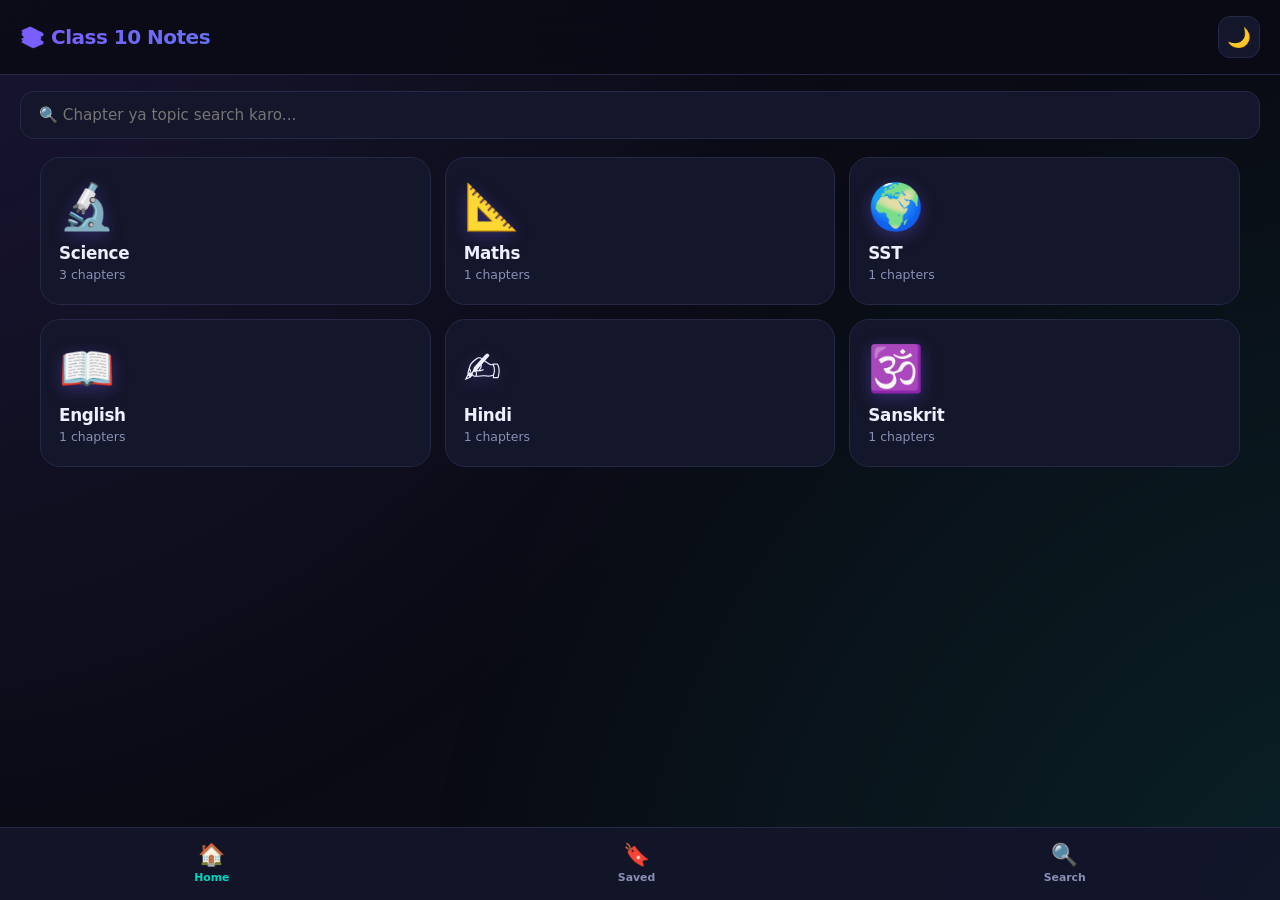
==== index.html @ 2aac2715 "Full content and best UI added" ====
﻿<!DOCTYPE html>
<html lang="hi">
<head>
<meta charset="UTF-8">
<meta name="viewport" content="width=device-width, initial-scale=1.0">
<title>Class 10 Notes - Uttarakhand Board</title>
<style>
:root{--bg:#0a0b14;--card:#14162b;--card2:#1c1f3a;--text:#eef0ff;--muted:#8a8fb5;--accent:#7c5cff;--accent2:#00d9c0;--gold:#ffd93d;--border:#252847;--shadow:0 10px 40px -10px rgba(124,92,255,.4);}
.light{--bg:#f5f6fc;--card:#fff;--card2:#f0f1fa;--text:#14162b;--muted:#6b6f8a;--border:#e2e4f0;--shadow:0 10px 40px -10px rgba(124,92,255,.2);}
*{margin:0;padding:0;box-sizing:border-box;font-family:'Segoe UI',system-ui,-apple-system,sans-serif;-webkit-tap-highlight-color:transparent;}
body{background:var(--bg);color:var(--text);min-height:100vh;transition:.35s;padding-bottom:90px;overflow-x:hidden;}
body::before{content:'';position:fixed;top:-50%;left:-50%;width:200%;height:200%;background:radial-gradient(circle at 20% 20%,rgba(124,92,255,.15),transparent 40%),radial-gradient(circle at 80% 80%,rgba(0,217,192,.12),transparent 40%);z-index:-1;pointer-events:none;}
header{position:sticky;top:0;background:rgba(10,11,20,.85);backdrop-filter:blur(20px);-webkit-backdrop-filter:blur(20px);border-bottom:1px solid var(--border);padding:16px 20px;display:flex;align-items:center;gap:12px;z-index:100;}
.light header{background:rgba(245,246,252,.85);}
header h1{font-size:1.25rem;font-weight:800;flex:1;background:linear-gradient(135deg,var(--accent),var(--accent2));-webkit-background-clip:text;-webkit-text-fill-color:transparent;letter-spacing:-.5px;}
.icon-btn{background:var(--card);border:1px solid var(--border);color:var(--text);width:42px;height:42px;border-radius:12px;cursor:pointer;font-size:1.2rem;transition:.2s;display:flex;align-items:center;justify-content:center;}
.icon-btn:hover{border-color:var(--accent);transform:scale(1.05);}
.search-wrap{padding:16px 20px 8px;}
.search-wrap input{width:100%;padding:14px 18px;border-radius:14px;border:1px solid var(--border);background:var(--card);color:var(--text);font-size:.95rem;outline:none;transition:.2s;}
.search-wrap input:focus{border-color:var(--accent);box-shadow:0 0 0 4px rgba(124,92,255,.15);}
.subjects{display:grid;grid-template-columns:repeat(2,1fr);gap:14px;padding:10px 20px 20px;}
.subj-card{background:var(--card);border:1px solid var(--border);border-radius:20px;padding:22px 18px;cursor:pointer;transition:.3s cubic-bezier(.4,0,.2,1);position:relative;overflow:hidden;animation:fadeUp .5s backwards;}
.subj-card::before{content:'';position:absolute;top:0;left:0;right:0;height:3px;background:linear-gradient(90deg,var(--accent),var(--accent2));opacity:0;transition:.3s;}
.subj-card:hover{transform:translateY(-6px);border-color:var(--accent);box-shadow:var(--shadow);}
.subj-card:hover::before{opacity:1;}
.subj-card .emoji{font-size:2.4rem;display:block;margin-bottom:10px;filter:drop-shadow(0 4px 8px rgba(124,92,255,.3));}
.subj-card h3{font-size:1.05rem;font-weight:700;margin-bottom:4px;letter-spacing:-.3px;}
.subj-card p{font-size:.78rem;color:var(--muted);font-weight:500;}
.subj-card .badge{position:absolute;top:14px;right:14px;background:var(--accent);color:#fff;font-size:.65rem;padding:3px 8px;border-radius:10px;font-weight:700;}
@keyframes fadeUp{from{opacity:0;transform:translateY(20px);}to{opacity:1;transform:translateY(0);}}
.view{display:none;padding:0 20px;animation:fadeUp .4s;}
.view.active{display:block;}
.back-btn{background:var(--card);border:1px solid var(--border);color:var(--accent2);cursor:pointer;font-size:.88rem;padding:10px 16px;font-weight:600;border-radius:12px;margin:14px 0;transition:.2s;display:inline-flex;align-items:center;gap:6px;}
.back-btn:hover{border-color:var(--accent2);transform:translateX(-3px);}
.chapter{background:var(--card);border:1px solid var(--border);border-radius:16px;padding:18px;margin-bottom:12px;cursor:pointer;transition:.25s;display:flex;justify-content:space-between;align-items:center;gap:12px;}
.chapter:hover{border-color:var(--accent2);transform:translateX(6px);box-shadow:0 8px 25px -10px rgba(0,217,192,.3);}
.chapter h4{font-size:.98rem;font-weight:600;flex:1;}
.chapter .num{background:linear-gradient(135deg,var(--accent),var(--accent2));color:#fff;width:32px;height:32px;border-radius:10px;display:flex;align-items:center;justify-content:center;font-size:.8rem;font-weight:700;flex-shrink:0;}
.content-box{background:var(--card);border:1px solid var(--border);border-radius:18px;padding:22px;margin-bottom:16px;line-height:1.75;}
.content-box h3{font-size:1.05rem;margin:16px 0 10px;color:var(--accent2);font-weight:700;display:flex;align-items:center;gap:8px;}
.content-box h3:first-child{margin-top:0;}
.content-box h4{font-size:.95rem;margin:12px 0 6px;color:var(--accent);font-weight:600;}
.content-box p,.content-box li{font-size:.93rem;margin-bottom:8px;}
.content-box ul{padding-left:22px;margin-bottom:12px;}
.content-box li{margin-bottom:6px;}
.content-box b,.content-box strong{color:var(--accent2);font-weight:700;}
.content-box .tip{background:linear-gradient(135deg,rgba(255,217,61,.15),rgba(255,217,61,.05));border-left:3px solid var(--gold);padding:12px 14px;border-radius:10px;margin:12px 0;font-size:.88rem;}
.tabs{display:flex;gap:8px;margin-bottom:16px;overflow-x:auto;padding-bottom:6px;scrollbar-width:none;}
.tabs::-webkit-scrollbar{display:none;}
.tab{background:var(--card);border:1px solid var(--border);color:var(--muted);padding:10px 18px;border-radius:12px;cursor:pointer;font-size:.85rem;white-space:nowrap;font-weight:600;transition:.25s;}
.tab:hover{color:var(--text);border-color:var(--accent);}
.tab.active{background:linear-gradient(135deg,var(--accent),var(--accent2));color:#fff;border-color:transparent;box-shadow:0 6px 20px -8px var(--accent);}
.mcq{background:var(--card2);border:1px solid var(--border);border-radius:14px;padding:16px;margin-bottom:12px;}
.mcq p{font-weight:600;margin-bottom:12px;font-size:.93rem;line-height:1.5;}
.opt{padding:11px 14px;border-radius:10px;border:1px solid var(--border);margin-bottom:8px;cursor:pointer;font-size:.88rem;transition:.2s;background:var(--card);}
.opt:hover{border-color:var(--accent);transform:translateX(4px);}
.opt.correct{background:rgba(0,184,148,.2);border-color:#00b894;font-weight:600;}
.opt.wrong{background:rgba(255,118,117,.2);border-color:#ff7675;}
details summary{color:var(--accent2);cursor:pointer;font-size:.85rem;font-weight:600;padding:6px 0;}
details[open] summary{margin-bottom:6px;}
.bottom-nav{position:fixed;bottom:0;left:0;right:0;background:rgba(20,22,43,.9);backdrop-filter:blur(20px);-webkit-backdrop-filter:blur(20px);border-top:1px solid var(--border);display:flex;justify-content:space-around;padding:10px 0 12px;z-index:100;}
.light .bottom-nav{background:rgba(255,255,255,.9);}
.bottom-nav button{background:none;border:none;color:var(--muted);font-size:.68rem;cursor:pointer;display:flex;flex-direction:column;align-items:center;gap:4px;font-weight:600;padding:4px 16px;border-radius:10px;transition:.2s;}
.bottom-nav button.active{color:var(--accent2);}
.bottom-nav button:hover{color:var(--text);}
.bottom-nav span:first-child{font-size:1.35rem;}
@media(min-width:600px){.subjects{grid-template-columns:repeat(3,1fr);}.subj-card .emoji{font-size:2.8rem;}}
</style>
</head>
<body>
<header><h1>&#128218; Class 10 Notes</h1><button class="icon-btn" onclick="toggleTheme()">&#127769;</button></header>
<div class="search-wrap"><input id="searchBox" placeholder="&#128269; Chapter ya topic search karo..." oninput="search()"></div>
<div id="home" class="view active"><div class="subjects" id="subjectGrid"></div></div>
<div id="subjectView" class="view"><button class="back-btn" onclick="goHome()">&#8592; Wapas</button><h2 id="subjTitle" style="margin:10px 0 16px;font-size:1.3rem;"></h2><div id="chapterList"></div></div>
<div id="notesView" class="view">
<button class="back-btn" onclick="goBack()">&#8592; Wapas</button>
<h2 id="chapterTitle" style="margin:10px 0 16px;font-size:1.2rem;"></h2>
<div class="tabs">
<div class="tab active" onclick="switchTab(0,this)">&#128214; Notes</div>
<div class="tab" onclick="switchTab(1,this)">&#128221; Summary</div>
<div class="tab" onclick="switchTab(2,this)">&#10067; Questions</div>
<div class="tab" onclick="switchTab(3,this)">&#127919; MCQs</div>
</div>
<div id="tabContent"></div>
</div>
<div class="bottom-nav">
<button onclick="goHome()" class="active"><span>&#127968;</span>Home</button>
<button onclick="alert('Bookmark feature jald aayega!')"><span>&#128278;</span>Saved</button>
<button onclick="document.getElementById('searchBox').focus();window.scrollTo(0,0)"><span>&#128269;</span>Search</button>
</div>
<script>
var DATA = {
science:{name:"Science",emoji:"\uD83D\uDD2C",chapters:[
{id:"sci1",title:"Chemical Reactions & Equations",notes:"<h3>&#128293; Chemical Reaction Kya Hai?</h3><p>Jab kisi substance ka <b>chemical composition badal jata hai</b>, use chemical reaction kehte hain. Jaise dudh se dahi banna, loha mein rust lagna.</p><h3>&#128200; Reaction Ke 4 Signs</h3><ul><li><b>Gas nikalna</b> - bubbles dikhna</li><li><b>Temperature change</b> - garam ya thanda hona</li><li><b>Colour change</b> - rang badalna</li><li><b>Precipitate</b> - neeche solid jamna</li></ul><h3>&#128218; 5 Types of Reactions</h3><h4>1. Combination Reaction</h4><p>Do ya zyada substances mil kar <b>ek naya product</b> banate hain.</p><p><b>Example:</b> CaO + H&#8322;O &#8594; Ca(OH)&#8322;</p><h4>2. Decomposition Reaction</h4><p>Ek compound <b>toot kar do ya zyada</b> substances banata hai.</p><p><b>Example:</b> CaCO&#8323; &#8594; CaO + CO&#8322;</p><h4>3. Displacement Reaction</h4><p><b>Zyada reactive</b> element, kam reactive element ko uski jagah se hataata hai.</p><p><b>Example:</b> Fe + CuSO&#8324; &#8594; FeSO&#8324; + Cu</p><h4>4. Double Displacement</h4><p>Do compounds ke beech <b>ion exchange</b> hota hai.</p><p><b>Example:</b> AgNO&#8323; + NaCl &#8594; AgCl + NaNO&#8323;</p><h4>5. Redox Reaction</h4><p>Jisme <b>oxidation aur reduction dono</b> saath hote hain.</p><h3>&#9878;&#65039; Oxidation vs Reduction</h3><ul><li><b>Oxidation:</b> Oxygen ka addition ya Hydrogen ka removal</li><li><b>Reduction:</b> Hydrogen ka addition ya Oxygen ka removal</li></ul><div class='tip'>&#128161; <b>Yaad rakho:</b> OIL RIG - Oxidation Is Loss, Reduction Is Gain (electrons ka)</div><h3>&#128679; Corrosion</h3><p>Metal ke surface par <b>layer banna</b> (jaise iron par rust). Ye oxygen aur moisture ki wajah se hota hai.</p><h3>&#127858; Rancidity</h3><p>Fats/oil ka <b>oxidise ho kar smell badalna</b>. Isse rokne ke liye nitrogen gas ya antioxidants use karte hain.</p>",summary:"Is chapter mein hum seekhte hain ki chemical reactions kya hote hain, unke 5 types (Combination, Decomposition, Displacement, Double Displacement, Redox), oxidation-reduction ka concept, corrosion aur rancidity. Board exam ke liye <b>reaction equations likhna</b> zaroor seekho - ye 5 marks ka aata hai!",questions:[{q:"Chemical reaction ke 4 signs likho.",a:"1. Gas ka nikalna 2. Temperature change 3. Colour change 4. Precipitate banna"},{q:"Combination aur Decomposition reaction mein difference batao.",a:"Combination mein do substances milkar ek bante hain (CaO + H2O -> Ca(OH)2). Decomposition mein ek toot kar do ya zyada bante hain (CaCO3 -> CaO + CO2)."},{q:"Oxidation aur Reduction define karo.",a:"Oxidation: Oxygen ka addition ya Hydrogen ka removal. Reduction: Hydrogen ka addition ya Oxygen ka removal."},{q:"Corrosion kya hai? Example do.",a:"Metal par layer banna. Jaise iron par rust (Fe2O3.xH2O) banna, silver par black layer aana."},{q:"Rancidity rokne ke 3 tarike batao.",a:"1. Nitrogen gas bhar kar 2. Antioxidants mila kar 3. Fridge mein rakh kar 4. Air-tight packing"}],mcqs:[{q:"CaO + H2O -> Ca(OH)2 kaun sa reaction hai?",opts:["Decomposition","Combination","Displacement","Redox"],ans:1},{q:"Redox reaction mein kya hota hai?",opts:["Sirf oxidation","Sirf reduction","Oxidation + Reduction dono","Kuch nahi"],ans:2},{q:"Rancidity rokne ke liye kya use karte hain?",opts:["Oxygen","Nitrogen","Hydrogen","CO2"],ans:1},{q:"Iron par rust kaun sa compound hai?",opts:["FeO","Fe2O3.xH2O","Fe3O4","FeCl3"],ans:1}]},
{id:"sci2",title:"Acids, Bases & Salts",notes:"<h3>&#129514; Acid Kya Hai?</h3><p>Wo substances jo <b>sour (khatta)</b> hote hain aur blue litmus ko red karte hain. Example: Lemon juice, Vinegar, HCl</p><h3>&#129521; Base Kya Hai?</h3><p>Wo substances jo <b>bitter (kadwa)</b> hote hain aur red litmus ko blue karte hain. Example: Soap, Lime water, NaOH</p><h3>&#128207; pH Scale</h3><p>pH scale <b>0 se 14</b> tak hota hai:</p><ul><li><b>pH < 7</b> - Acidic (khatta)</li><li><b>pH = 7</b> - Neutral (paani)</li><li><b>pH > 7</b> - Basic (kadwa)</li></ul><div class='tip'>&#128161; <b>Yaad rakho:</b> Har ek pH ka change 10x strength ka difference hota hai!</div><h3>&#129514; Important Acids</h3><ul><li><b>HCl</b> - Hydrochloric acid (pet mein)</li><li><b>H2SO4</b> - Sulphuric acid (car battery)</li><li><b>HNO3</b> - Nitric acid</li><li><b>CH3COOH</b> - Acetic acid (vinegar)</li><li><b>H2CO3</b> - Carbonic acid (soda)</li></ul><h3>&#129521; Important Bases</h3><ul><li><b>NaOH</b> - Sodium hydroxide (soap)</li><li><b>KOH</b> - Potassium hydroxide</li><li><b>Ca(OH)2</b> - Calcium hydroxide (chuna)</li><li><b>NH4OH</b> - Ammonium hydroxide</li></ul><h3>&#9879;&#65039; Neutralization Reaction</h3><p>Acid + Base &#8594; Salt + Water</p><p><b>Example:</b> HCl + NaOH &#8594; NaCl + H2O</p><h3>&#129514; Acid + Metal</h3><p>Acid + Metal &#8594; Salt + Hydrogen gas</p><p><b>Example:</b> Zn + H2SO4 &#8594; ZnSO4 + H2</p>",summary:"Acids, bases aur salts ka chapter bahut important hai. Yahan hum seekhte hain acid-base ka difference, pH scale, neutralization reaction, aur inke real-life uses. Topper banne ke liye pH scale aur important reactions yaad rakho.",questions:[{q:"Acid aur Base mein difference batao.",a:"Acid khatta hota hai, blue litmus ko red karta hai, pH<7. Base kadwa hota hai, red litmus ko blue karta hai, pH>7."},{q:"pH scale kya hai? Kitna hota hai?",a:"pH scale 0 se 14 tak hota hai. pH<7 acidic, pH=7 neutral, pH>7 basic."},{q:"Neutralization reaction kya hai? Example do.",a:"Acid + Base -> Salt + Water. Example: HCl + NaOH -> NaCl + H2O"},{q:"Acid + Metal reaction mein kya banta hai?",a:"Salt + Hydrogen gas banta hai. Example: Zn + H2SO4 -> ZnSO4 + H2"},{q:"3 important acids ke naam aur formula batao.",a:"HCl (Hydrochloric), H2SO4 (Sulphuric), HNO3 (Nitric)"}],mcqs:[{q:"pH scale ka range kya hai?",opts:["0-7","7-14","0-14","1-10"],ans:2},{q:"Lemon juice ka pH kya hoga?",opts:["pH<7","pH=7","pH>7","pH=14"],ans:0},{q:"Neutralization reaction mein kya banta hai?",opts:["Sirf Salt","Sirf Water","Salt + Water","Gas"],ans:2},{q:"Blue litmus ko red kaun karta hai?",opts:["Base","Acid","Salt","Water"],ans:1}]},
{id:"sci3",title:"Metals & Non-Metals",notes:"<h3>&#128142; Metals</h3><p>Wo elements jo <b>hard, shiny, malleable, ductile</b> hote hain aur <b>heat + electricity</b> ke good conductor hote hain. Example: Iron, Copper, Gold, Silver.</p><h4>Properties of Metals</h4><ul><li><b>Malleable</b> - hammer se thin sheets ban sakti hain</li><li><b>Ductile</b> - wires ban sakti hain</li><li><b>Sonorous</b> - bell jaisi sound</li><li><b>Good conductor</b> - heat aur electricity ke</li><li><b>Lustrous</b> - shiny surface</li></ul><h3>&#127794; Non-Metals</h3><p>Wo elements jo <b>soft, dull, brittle</b> hote hain aur <b>heat + electricity ke bad conductor</b> hote hain (except graphite). Example: Carbon, Sulphur, Phosphorus, Oxygen.</p><h3>&#128293; Reaction with Oxygen</h3><p>Metal + Oxygen &#8594; Metal Oxide (basic)</p><p>Example: 2Mg + O2 &#8594; 2MgO</p><p>Non-Metal + Oxygen &#8594; Non-Metal Oxide (acidic)</p><p>Example: C + O2 &#8594; CO2</p><h3>&#128167; Reaction with Water</h3><ul><li>Metals like Na, K - paani se violent reaction</li><li>Metals like Fe, Zn - steam se reaction</li><li>Metals like Cu, Ag, Au - koi reaction nahi</li></ul><h3>&#129514; Reaction with Acids</h3><p>Metal + Acid &#8594; Salt + Hydrogen</p><p>Example: Mg + 2HCl &#8594; MgCl2 + H2</p><h3>&#129529; Reactivity Series</h3><p>K &gt; Na &gt; Ca &gt; Mg &gt; Al &gt; Zn &gt; Fe &gt; Pb &gt; Cu &gt; Hg &gt; Ag &gt; Au</p><div class='tip'>&#128161; <b>Yaad rakho:</b> Jo metal series mein upar hai wo neeche wale ko replace kar sakta hai!</div>",summary:"Metals aur Non-Metals ke properties, reactions (oxygen, water, acid ke saath), reactivity series aur ionic compounds ka formation. Topper banne ke liye reactivity series aur reactions yaad karo.",questions:[{q:"Metals ke 5 properties batao.",a:"1. Malleable 2. Ductile 3. Sonorous 4. Good conductor 5. Lustrous"},{q:"Metal + Oxygen reaction ka product kya hota hai?",a:"Metal Oxide banta hai jo basic hota hai. Example: 2Mg + O2 -> 2MgO"},{q:"Reactivity series kya hai?",a:"Metals ka arrangement jisme zyada reactive upar aur kam reactive neeche. K > Na > Ca > Mg > Al > Zn > Fe > Pb > Cu > Hg > Ag > Au"},{q:"Aqua regia kya hai?",a:"3:1 ratio mein HCl aur HNO3 ka mixture. Ye gold aur silver ko dissolve kar sakta hai."},{q:"Non-metals ke 3 examples do.",a:"Carbon, Sulphur, Phosphorus (ya Oxygen, Nitrogen)"}],mcqs:[{q:"Nimnalikhit mein kaun sa metal nahi hai?",opts:["Iron","Copper","Sulphur","Gold"],ans:2},{q:"Metal + Oxygen se kya banta hai?",opts:["Acidic oxide","Basic oxide","Neutral oxide","Salt"],ans:1},{q:"Reactivity series mein sabse upar kaun hai?",opts:["Gold","Potassium","Iron","Copper"],ans:1},{q:"Graphite kis type ka conductor hai?",opts:["Heat ka","Electricity ka","Dono ka","Koi nahi"],ans:2}]}
]},
maths:{name:"Maths",emoji:"\uD83D\uDCD0",chapters:[
{id:"mat1",title:"Real Numbers",notes:"<h3>&#128290; Real Numbers Kya Hain?</h3><p>Wo saare numbers jo number line par dikhaye ja sakte hain - <b>Rational + Irrational</b> dono milkar Real Numbers banate hain.</p><h3>&#128208; Types of Numbers</h3><ul><li><b>Natural Numbers (N):</b> 1, 2, 3, 4...</li><li><b>Whole Numbers (W):</b> 0, 1, 2, 3...</li><li><b>Integers (Z):</b> ...-2, -1, 0, 1, 2...</li><li><b>Rational (Q):</b> p/q form mein (q&ne;0). Jaise 3/4</li><li><b>Irrational:</b> p/q form mein nahi. Jaise &radic;2, &pi;</li></ul><h3>&#128200; Euclid's Division Lemma</h3><p><b>a = bq + r</b> jahan 0 &le; r &lt; b</p><p>Example: 15 = 4&times;3 + 3</p><h3>&#128290; Fundamental Theorem of Arithmetic</h3><p>Har composite number ko <b>prime factors</b> ke product ke roop mein likha ja sakta hai, aur ye unique hota hai.</p><p>Example: 60 = 2&sup2; &times; 3 &times; 5</p><h3>&#128290; HCF aur LCM</h3><ul><li><b>HCF:</b> Highest Common Factor - sabse bada common divisor</li><li><b>LCM:</b> Lowest Common Multiple - sabse chhota common multiple</li><li><b>Formula:</b> HCF &times; LCM = Product of two numbers</li></ul><div class='tip'>&#128161; <b>Topper Tip:</b> HCF nikalne ke liye prime factorization karo, phir common primes ka <b>minimum power</b> lo. LCM ke liye <b>maximum power</b> lo.</div>",summary:"Real Numbers chapter mein hum seekhte hain Euclid's Division Lemma, Fundamental Theorem of Arithmetic, HCF, LCM aur irrational numbers ka concept. Board mein 5-6 marks ka aata hai.",questions:[{q:"Euclid's Division Lemma likho.",a:"a = bq + r, jahan 0 <= r < b"},{q:"Rational aur Irrational number mein difference batao.",a:"Rational number p/q form mein likha ja sakta hai (q≠0). Irrational nahi likha ja sakta. Example: 3/4 rational, √2 irrational."},{q:"HCF aur LCM ka formula batao.",a:"HCF × LCM = Product of two numbers"},{q:"Fundamental Theorem of Arithmetic kya hai?",a:"Har composite number ko prime factors ke product ke roop mein uniquely likha ja sakta hai."}],mcqs:[{q:"√2 kaun sa number hai?",opts:["Rational","Irrational","Natural","Integer"],ans:1},{q:"HCF(12, 18) kya hai?",opts:["2","3","6","36"],ans:2},{q:"LCM(12, 18) kya hai?",opts:["36","6","72","216"],ans:0},{q:"Euclid's lemma mein a = ?",opts:["bq + r","bq - r","b + qr","bqr"],ans:0}]}
]},
sst:{name:"SST",emoji:"\uD83C\uDF0D",chapters:[
{id:"sst1",title:"Nationalism in Europe",notes:"<h3>&#127757; Nationalism Kya Hai?</h3><p>Apne <b>nation</b> ke prati loyalty aur pyar ki feeling. 19th century mein Europe mein nationalism ka uday hua.</p><h3>&#127467;&#127479; French Revolution (1789)</h3><p>France mein pehli baar <b>nation-state</b> ka concept aaya. La Patrie (fatherland) aur citoyen (citizen) ke ideas aaye.</p><h3>&#127470;&#127481; Italy ka Unification</h3><ul><li><b>Giuseppe Mazzini</b> - Young Italy ka founder</li><li><b>Count Cavour</b> - Prime Minister, diplomat</li><li><b>Giuseppe Garibaldi</b> - Armed volunteers ke leader</li><li><b>Victor Emmanuel II</b> - First King of unified Italy (1861)</li></ul><h3>&#127465;&#127466; Germany ka Unification</h3><ul><li><b>Otto von Bismarck</b> - Iron Chancellor</li><li>Blood and Iron policy</li><li>3 wars: Denmark, Austria, France</li><li>1871 mein German Empire bana, Kaiser William I king bana</li></ul><h3>&#127468;&#127463; Britain mein Nationalism</h3><p>England + Scotland + Wales + Ireland milkar United Kingdom bana. 1707 mein Act of Union se England-Scotland juda.</p><h3>&#127470;&#127466; Ireland ki Problem</h3><p>1845 mein Potato Famine hua. Irish log British rule ke khilaaf ho gaye.</p>",summary:"Nationalism in Europe chapter mein French Revolution, Italy aur Germany ka unification, Britain ka nationalism aur Balkans ki problem discuss karte hain. Board ke liye dates aur leaders yaad karo.",questions:[{q:"French Revolution ka kya role tha nationalism mein?",a:"France mein pehli baar nation-state ka concept aaya. La Patrie aur citoyen ke ideas aaye jo nationalism ko spread kiya."},{q:"Italy ke unification mein kaun-kaun the?",a:"Giuseppe Mazzini (Young Italy), Count Cavour (PM), Giuseppe Garibaldi (military), Victor Emmanuel II (King)"},{q:"Germany ke unification ke baare mein batao.",a:"Otto von Bismarck ne Blood and Iron policy se 3 wars (Denmark, Austria, France) jeete. 1871 mein German Empire bana."},{q:"Ireland mein kya problem thi?",a:"1845 mein Potato Famine hua. Irish log British rule ke khilaaf ho gaye."}],mcqs:[{q:"Young Italy ka founder kaun tha?",opts:["Garibaldi","Mazzini","Cavour","Bismarck"],ans:1},{q:"Germany ka unification kis ne kiya?",opts:["Mazzini","Bismarck","Cavour","Napoleon"],ans:1},{q:"Italy ka unification kab hua?",opts:["1861","1871","1789","1848"],ans:0},{q:"Blood and Iron policy kis ki thi?",opts:["Mazzini","Bismarck","Garibaldi","Cavour"],ans:1}]}
]},
english:{name:"English",emoji:"\uD83D\uDCD6",chapters:[
{id:"eng1",title:"A Letter to God",notes:"<h3>&#128220; About the Story</h3><p><b>Author:</b> G.L. Fuentes</p><p><b>Theme:</b> Faith, humanity, kindness</p><h3>&#128221; Summary</h3><p>Lencho ek <b>poor farmer</b> tha. Uska khet barbaad ho gaya hailstone se. Usne 100 pesos ki demand ke saath <b>God ko letter likha</b>. Postmaster ne ye dekha toh usne apne employees se paisa collect kiya aur 70 pesos bheja.</p><p>Lencho ne paisa ginte hi fir se God ko letter likha ki <b>30 pesos kam hai</b> aur post office walon ne chori ki hai.</p><h3>&#127775; Characters</h3><ul><li><b>Lencho:</b> Simple, hardworking, God pe poora bharosa</li><li><b>Postmaster:</b> Kind, helpful, generous</li></ul><h3>&#128161; Theme & Message</h3><p>Faith kabhi kam nahi hoti. Humanity aur kindness sabse badi cheez hai.</p>",summary:"A Letter to God story mein Lencho ki faith aur postmaster ki kindness dikhayi gayi hai. Board exam ke liye characters aur theme yaad karo.",questions:[{q:"Lencho kaun tha?",a:"Ek poor farmer jo God pe poora bharosa rakhta tha."},{q:"Postmaster ne kya kiya?",a:"Usne apne employees se paisa collect karke Lencho ko 70 pesos bheja."},{q:"Lencho ne dusra letter kyun likha?",a:"Kyunki 30 pesos kam the aur usne socha post office walon ne chori kar li."}],mcqs:[{q:"Lencho ne kitne pesos maange the?",opts:["50","100","200","70"],ans:1},{q:"Postmaster ne kitne bheje?",opts:["100","70","30","50"],ans:1},{q:"Lencho ka kya kaam tha?",opts:["Teacher","Farmer","Postmaster","Doctor"],ans:1}]}
]},
hindi:{name:"Hindi",emoji:"\u270D\uFE0F",chapters:[
{id:"hin1",title:"Surdas Ke Pad",notes:"<h3>&#128220; Kavya Kya Hai?</h3><p><b>Kavi:</b> Surdas</p><p><b>Bhasha:</b> Braj Bhasha</p><h3>&#128221; Pad 1 - Gopiyon ka Varnan</h3><p>Surdas ji ne Gopiyon ke <b>saundarya</b> ka varnan kiya hai. Unki aankhein, unka roop, unka hasna - sab kuch bahut sundar hai.</p><h3>&#128221; Pad 2 - Krishna ka Varnan</h3><p>Krishna ke <b>bal roop</b> ka varnan. Unke nayan, unki muskan, unki chanchalta.</p><h3>&#127775; Bhav</h3><ul><li><b>Pad 1:</b> Gopiyon ka saundarya varnan</li><li><b>Pad 2:</b> Krishna ka bal leela varnan</li></ul><h3>&#128161; Message</h3><p>Surdas ji ne <b>Bhakti bhav</b> ko darshaya hai. Krishna ke prati unki gehri bhakti dikhayi gayi hai.</p>",summary:"Surdas ke pad mein Gopiyon aur Krishna ka varnan hai. Bhakti bhav aur Braj bhasha ki sundarta is pad ki visheshta hai.",questions:[{q:"Surdas ki bhasha kaun si thi?",a:"Braj Bhasha"},{q:"Surdas ke pad mein kya varnit hai?",a:"Gopiyon aur Krishna ka saundarya varnan."},{q:"Surdas ke pad ka mool bhav kya hai?",a:"Bhakti bhav - Krishna ke prati prem aur samarpan."}],mcqs:[{q:"Surdas ki bhasha kaun si hai?",opts:["Avadhi","Braj","Bhojpuri","Maithili"],ans:1},{q:"Surdas kis ke bhakti karte the?",opts:["Ram","Shiva","Krishna","Durga"],ans:2},{q:"Surdas ke pad mein kya varnan hai?",opts:["Yuddh","Saundarya","Daan","Rajya"],ans:1}]}
]},
sanskrit:{name:"Sanskrit",emoji:"\uD83D\uDD49\uFE0F",chapters:[
{id:"san1",title:"Shrimad Bhagavad Gita",notes:"<h3>&#128220; Gita Kya Hai?</h3><p>Shrimad Bhagavad Gita <b>Mahabharata</b> ka ek hissa hai. Isme <b>18 adhyay</b> hain aur <b>700 shlok</b> hain.</p><h3>&#128221; Gita ka Sandesh</h3><ul><li><b>Karma Yoga:</b> Karm karo, phal ki chinta mat karo</li><li><b>Bhakti Yoga:</b> Bhagwan ki bhakti karo</li><li><b>Gyan Yoga:</b> Gyan prapt karo</li></ul><h3>&#127775; Important Shlok</h3><p><b>Shlok:</b> कर्मण्येवाधिकारस्ते मा फलेषु कदाचन</p><p><b>Arth:</b> Tumhara adhikar sirf karm karne mein hai, phal mein nahi.</p>",summary:"Shrimad Bhagavad Gita mein 18 adhyay aur 700 shlok hain. Isme Karma Yoga, Bhakti Yoga aur Gyan Yoga ka sandesh diya gaya hai. Board exam ke liye important shlok aur unke arth yaad karo.",questions:[{q:"Bhagavad Gita mein kitne adhyay hain?",a:"18 adhyay"},{q:"Gita mein kitne shlok hain?",a:"700 shlok"},{q:"Gita ka mool sandesh kya hai?",a:"Karm karo, phal ki chinta mat karo."}],mcqs:[{q:"Gita mein kitne adhyay hain?",opts:["16","17","18","19"],ans:2},{q:"Gita kis granth ka hissa hai?",opts:["Ramayan","Mahabharata","Ved","Puran"],ans:1},{q:"Gita mein kitne shlok hain?",opts:["500","700","800","1000"],ans:1}]}
]}
};
var curSub=null,curCh=null,curTab=0;
function renderSubjects(){document.getElementById('subjectGrid').innerHTML=Object.keys(DATA).map(function(k,i){return '<div class="subj-card" style="animation-delay:'+(i*0.05)+'s" onclick="openSubject(\''+k+'\')"><span class="emoji">'+DATA[k].emoji+'</span><h3>'+DATA[k].name+'</h3><p>'+DATA[k].chapters.length+' chapters</p></div>';}).join('');}
function openSubject(k){curSub=k;document.getElementById('subjTitle').innerText=DATA[k].emoji+" "+DATA[k].name;document.getElementById('chapterList').innerHTML=DATA[k].chapters.map(function(c){return '<div class="chapter" onclick="openChapter(\''+c.id+'\')"><h4>'+c.title+'</h4><span>&#8594;</span></div>';}).join('');showView('subjectView');}
function openChapter(id){var ch=DATA[curSub].chapters.find(function(c){return c.id===id;});curCh=ch;document.getElementById('chapterTitle').innerText=ch.title;curTab=0;document.querySelectorAll('.tab').forEach(function(t,i){t.classList.toggle('active',i===0);});renderTab();showView('notesView');}
function switchTab(i,el){curTab=i;document.querySelectorAll('.tab').forEach(function(t){t.classList.remove('active');});el.classList.add('active');renderTab();}
function renderTab(){var ch=curCh,b=document.getElementById('tabContent');
if(curTab===0){b.innerHTML='<div class="content-box">'+ch.notes+'</div>';}
else if(curTab===1){b.innerHTML='<div class="content-box"><h3>Summary</h3><p>'+ch.summary+'</p></div>';}
else if(curTab===2){b.innerHTML='<div class="content-box">'+(ch.questions.length?ch.questions.map(function(q,i){return '<div class="mcq"><p>Q'+(i+1)+'. '+q.q+'</p><details><summary style="color:#00cec9;cursor:pointer;">Answer</summary><p>'+q.a+'</p></details></div>';}).join(''):'Jald aayega...')+'</div>';}
else{b.innerHTML='<div class="content-box">'+(ch.mcqs.length?ch.mcqs.map(function(m,i){return '<div class="mcq"><p>Q'+(i+1)+'. '+m.q+'</p>'+m.opts.map(function(o,j){return '<div class="opt" onclick="this.classList.add('+(j===m.ans?"'correct'":"'wrong'")+')">'+String.fromCharCode(65+j)+'. '+o+'</div>';}).join('')+'</div>';}).join(''):'Jald aayega...')+'</div>';}}
function showView(id){document.querySelectorAll('.view').forEach(function(v){v.classList.remove('active');});document.getElementById(id).classList.add('active');window.scrollTo(0,0);}
function goHome(){showView('home');}
function goBack(){curSub?openSubject(curSub):goHome();}
function search(){var q=document.getElementById('searchBox').value.toLowerCase();if(!q){renderSubjects();return;}var g=document.getElementById('subjectGrid');var r=[];Object.keys(DATA).forEach(function(k){DATA[k].chapters.forEach(function(c){if(c.title.toLowerCase().indexOf(q)>-1)r.push({s:k,c:c});});});g.innerHTML=r.length?r.map(function(x){return '<div class="subj-card" onclick="openSubject(\''+x.s+'\');setTimeout(function(){openChapter(\''+x.c.id+'\');},100)"><span class="emoji">'+DATA[x.s].emoji+'</span><h3>'+x.c.title+'</h3><p>'+DATA[x.s].name+'</p></div>';}).join(''):'<p style="text-align:center;color:#8a8fb5;">Kuch nahi mila</p>';}
function toggleTheme(){document.body.classList.toggle('light');}
renderSubjects();
</script>
</body>
</html>
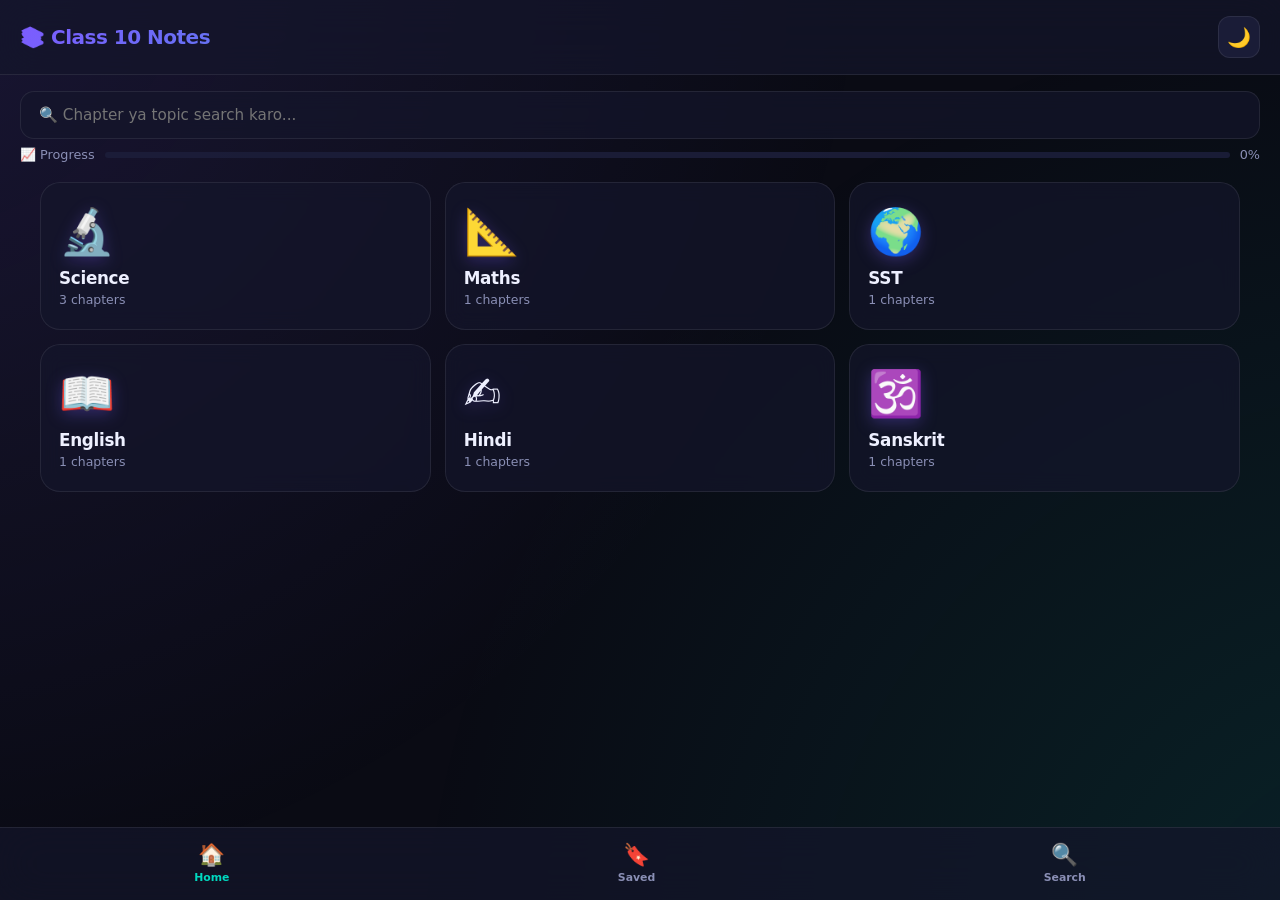
==== commit b4a0bff3: "Added Bookmark, Progress Tracker, Quiz Mode and Glassmorphism UI" ====
--- a/index.html
+++ b/index.html
@@ -5,38 +5,41 @@
 <meta name="viewport" content="width=device-width, initial-scale=1.0">
 <title>Class 10 Notes - Uttarakhand Board</title>
 <style>
-:root{--bg:#0a0b14;--card:#14162b;--card2:#1c1f3a;--text:#eef0ff;--muted:#8a8fb5;--accent:#7c5cff;--accent2:#00d9c0;--gold:#ffd93d;--border:#252847;--shadow:0 10px 40px -10px rgba(124,92,255,.4);}
-.light{--bg:#f5f6fc;--card:#fff;--card2:#f0f1fa;--text:#14162b;--muted:#6b6f8a;--border:#e2e4f0;--shadow:0 10px 40px -10px rgba(124,92,255,.2);}
+:root{--bg:#0a0b14;--card:rgba(20,22,43,0.7);--card2:rgba(28,31,58,0.9);--text:#eef0ff;--muted:#8a8fb5;--accent:#7c5cff;--accent2:#00d9c0;--gold:#ffd93d;--border:rgba(255,255,255,0.08);--shadow:0 10px 40px -10px rgba(124,92,255,0.4);}
+.light{--bg:#f5f6fc;--card:rgba(255,255,255,0.8);--card2:rgba(240,241,250,0.9);--text:#14162b;--muted:#6b6f8a;--border:rgba(0,0,0,0.05);--shadow:0 10px 40px -10px rgba(124,92,255,0.2);}
 *{margin:0;padding:0;box-sizing:border-box;font-family:'Segoe UI',system-ui,-apple-system,sans-serif;-webkit-tap-highlight-color:transparent;}
 body{background:var(--bg);color:var(--text);min-height:100vh;transition:.35s;padding-bottom:90px;overflow-x:hidden;}
-body::before{content:'';position:fixed;top:-50%;left:-50%;width:200%;height:200%;background:radial-gradient(circle at 20% 20%,rgba(124,92,255,.15),transparent 40%),radial-gradient(circle at 80% 80%,rgba(0,217,192,.12),transparent 40%);z-index:-1;pointer-events:none;}
-header{position:sticky;top:0;background:rgba(10,11,20,.85);backdrop-filter:blur(20px);-webkit-backdrop-filter:blur(20px);border-bottom:1px solid var(--border);padding:16px 20px;display:flex;align-items:center;gap:12px;z-index:100;}
-.light header{background:rgba(245,246,252,.85);}
+body::before{content:'';position:fixed;top:-50%;left:-50%;width:200%;height:200%;background:radial-gradient(circle at 20% 20%,rgba(124,92,255,0.15),transparent 40%),radial-gradient(circle at 80% 80%,rgba(0,217,192,0.12),transparent 40%);z-index:-1;pointer-events:none;}
+header{position:sticky;top:0;background:var(--card);backdrop-filter:blur(20px);-webkit-backdrop-filter:blur(20px);border-bottom:1px solid var(--border);padding:16px 20px;display:flex;align-items:center;gap:12px;z-index:100;}
 header h1{font-size:1.25rem;font-weight:800;flex:1;background:linear-gradient(135deg,var(--accent),var(--accent2));-webkit-background-clip:text;-webkit-text-fill-color:transparent;letter-spacing:-.5px;}
-.icon-btn{background:var(--card);border:1px solid var(--border);color:var(--text);width:42px;height:42px;border-radius:12px;cursor:pointer;font-size:1.2rem;transition:.2s;display:flex;align-items:center;justify-content:center;}
+.icon-btn{background:var(--card2);border:1px solid var(--border);color:var(--text);width:42px;height:42px;border-radius:12px;cursor:pointer;font-size:1.2rem;transition:.2s;display:flex;align-items:center;justify-content:center;}
 .icon-btn:hover{border-color:var(--accent);transform:scale(1.05);}
 .search-wrap{padding:16px 20px 8px;}
-.search-wrap input{width:100%;padding:14px 18px;border-radius:14px;border:1px solid var(--border);background:var(--card);color:var(--text);font-size:.95rem;outline:none;transition:.2s;}
-.search-wrap input:focus{border-color:var(--accent);box-shadow:0 0 0 4px rgba(124,92,255,.15);}
+.search-wrap input{width:100%;padding:14px 18px;border-radius:14px;border:1px solid var(--border);background:var(--card);color:var(--text);font-size:.95rem;outline:none;transition:.2s;backdrop-filter:blur(10px);}
+.search-wrap input:focus{border-color:var(--accent);box-shadow:0 0 0 4px rgba(124,92,255,0.15);}
+.progress-wrap{padding:0 20px 10px;display:flex;align-items:center;gap:10px;font-size:.8rem;color:var(--muted);}
+.progress-bar{flex:1;height:6px;background:var(--card2);border-radius:10px;overflow:hidden;}
+.progress-fill{height:100%;background:linear-gradient(90deg,var(--accent),var(--accent2));width:0%;transition:width .5s ease;}
 .subjects{display:grid;grid-template-columns:repeat(2,1fr);gap:14px;padding:10px 20px 20px;}
-.subj-card{background:var(--card);border:1px solid var(--border);border-radius:20px;padding:22px 18px;cursor:pointer;transition:.3s cubic-bezier(.4,0,.2,1);position:relative;overflow:hidden;animation:fadeUp .5s backwards;}
+.subj-card{background:var(--card);border:1px solid var(--border);border-radius:20px;padding:22px 18px;cursor:pointer;transition:.3s cubic-bezier(.4,0,.2,1);position:relative;overflow:hidden;animation:fadeUp .5s backwards;backdrop-filter:blur(10px);}
 .subj-card::before{content:'';position:absolute;top:0;left:0;right:0;height:3px;background:linear-gradient(90deg,var(--accent),var(--accent2));opacity:0;transition:.3s;}
 .subj-card:hover{transform:translateY(-6px);border-color:var(--accent);box-shadow:var(--shadow);}
 .subj-card:hover::before{opacity:1;}
-.subj-card .emoji{font-size:2.4rem;display:block;margin-bottom:10px;filter:drop-shadow(0 4px 8px rgba(124,92,255,.3));}
+.subj-card .emoji{font-size:2.4rem;display:block;margin-bottom:10px;filter:drop-shadow(0 4px 8px rgba(124,92,255,0.3));}
 .subj-card h3{font-size:1.05rem;font-weight:700;margin-bottom:4px;letter-spacing:-.3px;}
 .subj-card p{font-size:.78rem;color:var(--muted);font-weight:500;}
-.subj-card .badge{position:absolute;top:14px;right:14px;background:var(--accent);color:#fff;font-size:.65rem;padding:3px 8px;border-radius:10px;font-weight:700;}
 @keyframes fadeUp{from{opacity:0;transform:translateY(20px);}to{opacity:1;transform:translateY(0);}}
 .view{display:none;padding:0 20px;animation:fadeUp .4s;}
 .view.active{display:block;}
-.back-btn{background:var(--card);border:1px solid var(--border);color:var(--accent2);cursor:pointer;font-size:.88rem;padding:10px 16px;font-weight:600;border-radius:12px;margin:14px 0;transition:.2s;display:inline-flex;align-items:center;gap:6px;}
+.back-btn{background:var(--card2);border:1px solid var(--border);color:var(--accent2);cursor:pointer;font-size:.88rem;padding:10px 16px;font-weight:600;border-radius:12px;margin:14px 0;transition:.2s;display:inline-flex;align-items:center;gap:6px;}
 .back-btn:hover{border-color:var(--accent2);transform:translateX(-3px);}
-.chapter{background:var(--card);border:1px solid var(--border);border-radius:16px;padding:18px;margin-bottom:12px;cursor:pointer;transition:.25s;display:flex;justify-content:space-between;align-items:center;gap:12px;}
-.chapter:hover{border-color:var(--accent2);transform:translateX(6px);box-shadow:0 8px 25px -10px rgba(0,217,192,.3);}
+.chapter{background:var(--card);border:1px solid var(--border);border-radius:16px;padding:18px;margin-bottom:12px;cursor:pointer;transition:.25s;display:flex;justify-content:space-between;align-items:center;gap:12px;backdrop-filter:blur(10px);}
+.chapter:hover{border-color:var(--accent2);transform:translateX(6px);box-shadow:0 8px 25px -10px rgba(0,217,192,0.3);}
 .chapter h4{font-size:.98rem;font-weight:600;flex:1;}
 .chapter .num{background:linear-gradient(135deg,var(--accent),var(--accent2));color:#fff;width:32px;height:32px;border-radius:10px;display:flex;align-items:center;justify-content:center;font-size:.8rem;font-weight:700;flex-shrink:0;}
-.content-box{background:var(--card);border:1px solid var(--border);border-radius:18px;padding:22px;margin-bottom:16px;line-height:1.75;}
+.bookmark-btn{background:none;border:none;font-size:1.2rem;cursor:pointer;padding:4px;transition:.2s;}
+.bookmark-btn:hover{transform:scale(1.2);}
+.content-box{background:var(--card);border:1px solid var(--border);border-radius:18px;padding:22px;margin-bottom:16px;line-height:1.75;backdrop-filter:blur(10px);}
 .content-box h3{font-size:1.05rem;margin:16px 0 10px;color:var(--accent2);font-weight:700;display:flex;align-items:center;gap:8px;}
 .content-box h3:first-child{margin-top:0;}
 .content-box h4{font-size:.95rem;margin:12px 0 6px;color:var(--accent);font-weight:600;}
@@ -44,22 +47,22 @@
 .content-box ul{padding-left:22px;margin-bottom:12px;}
 .content-box li{margin-bottom:6px;}
 .content-box b,.content-box strong{color:var(--accent2);font-weight:700;}
-.content-box .tip{background:linear-gradient(135deg,rgba(255,217,61,.15),rgba(255,217,61,.05));border-left:3px solid var(--gold);padding:12px 14px;border-radius:10px;margin:12px 0;font-size:.88rem;}
+.content-box .tip{background:linear-gradient(135deg,rgba(255,217,61,0.15),rgba(255,217,61,0.05));border-left:3px solid var(--gold);padding:12px 14px;border-radius:10px;margin:12px 0;font-size:.88rem;}
 .tabs{display:flex;gap:8px;margin-bottom:16px;overflow-x:auto;padding-bottom:6px;scrollbar-width:none;}
 .tabs::-webkit-scrollbar{display:none;}
-.tab{background:var(--card);border:1px solid var(--border);color:var(--muted);padding:10px 18px;border-radius:12px;cursor:pointer;font-size:.85rem;white-space:nowrap;font-weight:600;transition:.25s;}
+.tab{background:var(--card2);border:1px solid var(--border);color:var(--muted);padding:10px 18px;border-radius:12px;cursor:pointer;font-size:.85rem;white-space:nowrap;font-weight:600;transition:.25s;}
 .tab:hover{color:var(--text);border-color:var(--accent);}
 .tab.active{background:linear-gradient(135deg,var(--accent),var(--accent2));color:#fff;border-color:transparent;box-shadow:0 6px 20px -8px var(--accent);}
-.mcq{background:var(--card2);border:1px solid var(--border);border-radius:14px;padding:16px;margin-bottom:12px;}
+.mcq{background:var(--card2);border:1px solid var(--border);border-radius:14px;padding:16px;margin-bottom:12px;backdrop-filter:blur(10px);}
 .mcq p{font-weight:600;margin-bottom:12px;font-size:.93rem;line-height:1.5;}
 .opt{padding:11px 14px;border-radius:10px;border:1px solid var(--border);margin-bottom:8px;cursor:pointer;font-size:.88rem;transition:.2s;background:var(--card);}
 .opt:hover{border-color:var(--accent);transform:translateX(4px);}
-.opt.correct{background:rgba(0,184,148,.2);border-color:#00b894;font-weight:600;}
-.opt.wrong{background:rgba(255,118,117,.2);border-color:#ff7675;}
-details summary{color:var(--accent2);cursor:pointer;font-size:.85rem;font-weight:600;padding:6px 0;}
-details[open] summary{margin-bottom:6px;}
-.bottom-nav{position:fixed;bottom:0;left:0;right:0;background:rgba(20,22,43,.9);backdrop-filter:blur(20px);-webkit-backdrop-filter:blur(20px);border-top:1px solid var(--border);display:flex;justify-content:space-around;padding:10px 0 12px;z-index:100;}
-.light .bottom-nav{background:rgba(255,255,255,.9);}
+.opt.correct{background:rgba(0,184,148,0.2);border-color:#00b894;font-weight:600;}
+.opt.wrong{background:rgba(255,118,117,0.2);border-color:#ff7675;}
+.quiz-score{background:var(--card2);border:1px solid var(--border);border-radius:14px;padding:20px;text-align:center;margin-bottom:16px;}
+.quiz-score h3{font-size:1.5rem;margin-bottom:8px;color:var(--accent2);}
+.quiz-score p{color:var(--muted);font-size:.9rem;}
+.bottom-nav{position:fixed;bottom:0;left:0;right:0;background:var(--card);backdrop-filter:blur(20px);-webkit-backdrop-filter:blur(20px);border-top:1px solid var(--border);display:flex;justify-content:space-around;padding:10px 0 12px;z-index:100;}
 .bottom-nav button{background:none;border:none;color:var(--muted);font-size:.68rem;cursor:pointer;display:flex;flex-direction:column;align-items:center;gap:4px;font-weight:600;padding:4px 16px;border-radius:10px;transition:.2s;}
 .bottom-nav button.active{color:var(--accent2);}
 .bottom-nav button:hover{color:var(--text);}
@@ -70,23 +73,33 @@
 <body>
 <header><h1>&#128218; Class 10 Notes</h1><button class="icon-btn" onclick="toggleTheme()">&#127769;</button></header>
 <div class="search-wrap"><input id="searchBox" placeholder="&#128269; Chapter ya topic search karo..." oninput="search()"></div>
+<div class="progress-wrap" id="progressWrap"><span>&#128200; Progress</span><div class="progress-bar"><div class="progress-fill" id="progressFill"></div></div><span id="progressText">0%</span></div>
 <div id="home" class="view active"><div class="subjects" id="subjectGrid"></div></div>
 <div id="subjectView" class="view"><button class="back-btn" onclick="goHome()">&#8592; Wapas</button><h2 id="subjTitle" style="margin:10px 0 16px;font-size:1.3rem;"></h2><div id="chapterList"></div></div>
 <div id="notesView" class="view">
 <button class="back-btn" onclick="goBack()">&#8592; Wapas</button>
+<div style="display:flex;justify-content:space-between;align-items:center;">
 <h2 id="chapterTitle" style="margin:10px 0 16px;font-size:1.2rem;"></h2>
+<button class="bookmark-btn" id="bookmarkBtn" onclick="toggleBookmark()">&#9734;</button>
+</div>
 <div class="tabs">
 <div class="tab active" onclick="switchTab(0,this)">&#128214; Notes</div>
 <div class="tab" onclick="switchTab(1,this)">&#128221; Summary</div>
 <div class="tab" onclick="switchTab(2,this)">&#10067; Questions</div>
 <div class="tab" onclick="switchTab(3,this)">&#127919; MCQs</div>
+<div class="tab" onclick="switchTab(4,this)">&#127942; Quiz</div>
 </div>
 <div id="tabContent"></div>
 </div>
+<div id="bookmarksView" class="view">
+<button class="back-btn" onclick="goHome()">&#8592; Wapas</button>
+<h2 style="margin:10px 0 16px;font-size:1.3rem;">&#128278; Saved Chapters</h2>
+<div id="bookmarksList"></div>
+</div>
 <div class="bottom-nav">
-<button onclick="goHome()" class="active"><span>&#127968;</span>Home</button>
-<button onclick="alert('Bookmark feature jald aayega!')"><span>&#128278;</span>Saved</button>
-<button onclick="document.getElementById('searchBox').focus();window.scrollTo(0,0)"><span>&#128269;</span>Search</button>
+<button onclick="goHome()" id="navHome" class="active"><span>&#127968;</span>Home</button>
+<button onclick="showBookmarks()" id="navSaved"><span>&#128278;</span>Saved</button>
+<button onclick="document.getElementById('searchBox').focus();window.scrollTo(0,0)" id="navSearch"><span>&#128269;</span>Search</button>
 </div>
 <script>
 var DATA = {
@@ -112,21 +125,29 @@
 ]}
 };
 var curSub=null,curCh=null,curTab=0;
-function renderSubjects(){document.getElementById('subjectGrid').innerHTML=Object.keys(DATA).map(function(k,i){return '<div class="subj-card" style="animation-delay:'+(i*0.05)+'s" onclick="openSubject(\''+k+'\')"><span class="emoji">'+DATA[k].emoji+'</span><h3>'+DATA[k].name+'</h3><p>'+DATA[k].chapters.length+' chapters</p></div>';}).join('');}
-function openSubject(k){curSub=k;document.getElementById('subjTitle').innerText=DATA[k].emoji+" "+DATA[k].name;document.getElementById('chapterList').innerHTML=DATA[k].chapters.map(function(c){return '<div class="chapter" onclick="openChapter(\''+c.id+'\')"><h4>'+c.title+'</h4><span>&#8594;</span></div>';}).join('');showView('subjectView');}
-function openChapter(id){var ch=DATA[curSub].chapters.find(function(c){return c.id===id;});curCh=ch;document.getElementById('chapterTitle').innerText=ch.title;curTab=0;document.querySelectorAll('.tab').forEach(function(t,i){t.classList.toggle('active',i===0);});renderTab();showView('notesView');}
+var bookmarks = JSON.parse(localStorage.getItem('bookmarks') || '[]');
+var progress = JSON.parse(localStorage.getItem('progress') || '[]');
+function saveData(){localStorage.setItem('bookmarks', JSON.stringify(bookmarks));localStorage.setItem('progress', JSON.stringify(progress));updateProgress();}
+function updateProgress(){var total=0, done=0;Object.keys(DATA).forEach(function(k){DATA[k].chapters.forEach(function(c){total++;if(progress.indexOf(c.id)>-1)done++;});});var pct=total?Math.round((done/total)*100):0;document.getElementById('progressFill').style.width=pct+'%';document.getElementById('progressText').innerText=pct+'%';}
+function renderSubjects(){document.getElementById('subjectGrid').innerHTML=Object.keys(DATA).map(function(k,i){return '<div class="subj-card" style="animation-delay:'+(i*0.05)+'s" onclick="openSubject(\''+k+'\')"><span class="emoji">'+DATA[k].emoji+'</span><h3>'+DATA[k].name+'</h3><p>'+DATA[k].chapters.length+' chapters</p></div>';}).join('');updateProgress();}
+function openSubject(k){curSub=k;document.getElementById('subjTitle').innerText=DATA[k].emoji+" "+DATA[k].name;document.getElementById('chapterList').innerHTML=DATA[k].chapters.map(function(c){var isB=bookmarks.indexOf(c.id)>-1;var isDone=progress.indexOf(c.id)>-1;return '<div class="chapter" onclick="openChapter(\''+c.id+'\')"><h4>'+c.title+'</h4>'+(isDone?'<span style="color:var(--accent2);font-size:1.2rem;">&#10004;</span>':'')+'<span>&#8594;</span></div>';}).join('');showView('subjectView');}
+function openChapter(id){var ch=DATA[curSub].chapters.find(function(c){return c.id===id;});curCh=ch;document.getElementById('chapterTitle').innerText=ch.title;curTab=0;document.querySelectorAll('.tab').forEach(function(t,i){t.classList.toggle('active',i===0);});var b=document.getElementById('bookmarkBtn');b.innerHTML=bookmarks.indexOf(ch.id)>-1?'&#9733;':'&#9734;';b.style.color=bookmarks.indexOf(ch.id)>-1?'var(--gold)':'var(--muted)';if(progress.indexOf(ch.id)===-1){progress.push(ch.id);saveData();}renderTab();showView('notesView');}
 function switchTab(i,el){curTab=i;document.querySelectorAll('.tab').forEach(function(t){t.classList.remove('active');});el.classList.add('active');renderTab();}
 function renderTab(){var ch=curCh,b=document.getElementById('tabContent');
 if(curTab===0){b.innerHTML='<div class="content-box">'+ch.notes+'</div>';}
 else if(curTab===1){b.innerHTML='<div class="content-box"><h3>Summary</h3><p>'+ch.summary+'</p></div>';}
 else if(curTab===2){b.innerHTML='<div class="content-box">'+(ch.questions.length?ch.questions.map(function(q,i){return '<div class="mcq"><p>Q'+(i+1)+'. '+q.q+'</p><details><summary style="color:#00cec9;cursor:pointer;">Answer</summary><p>'+q.a+'</p></details></div>';}).join(''):'Jald aayega...')+'</div>';}
-else{b.innerHTML='<div class="content-box">'+(ch.mcqs.length?ch.mcqs.map(function(m,i){return '<div class="mcq"><p>Q'+(i+1)+'. '+m.q+'</p>'+m.opts.map(function(o,j){return '<div class="opt" onclick="this.classList.add('+(j===m.ans?"'correct'":"'wrong'")+')">'+String.fromCharCode(65+j)+'. '+o+'</div>';}).join('')+'</div>';}).join(''):'Jald aayega...')+'</div>';}}
-function showView(id){document.querySelectorAll('.view').forEach(function(v){v.classList.remove('active');});document.getElementById(id).classList.add('active');window.scrollTo(0,0);}
+else if(curTab===3){b.innerHTML='<div class="content-box">'+(ch.mcqs.length?ch.mcqs.map(function(m,i){return '<div class="mcq"><p>Q'+(i+1)+'. '+m.q+'</p>'+m.opts.map(function(o,j){return '<div class="opt" onclick="this.classList.add('+(j===m.ans?"'correct'":"'wrong'")+')">'+String.fromCharCode(65+j)+'. '+o+'</div>';}).join('')+'</div>';}).join(''):'Jald aayega...')+'</div>';}
+else if(curTab===4){renderQuiz();}}
+function renderQuiz(){var ch=curCh,b=document.getElementById('tabContent');if(!ch.mcqs.length){b.innerHTML='<div class="content-box">Quiz jald aayega...</div>';return;}var score=0;var total=ch.mcqs.length;var answers=[];b.innerHTML='<div class="quiz-score"><h3>&#127942; Quiz Mode</h3><p>'+total+' questions - apna score check karo!</p></div><div class="content-box" id="quizBox"></div>';var qb=document.getElementById('quizBox');function showQ(idx){if(idx>=total){var pct=Math.round((score/total)*100);qb.innerHTML='<div style="text-align:center;padding:20px;"><h3 style="color:var(--accent2);font-size:2rem;">'+score+'/'+total+'</h3><p style="color:var(--muted);margin:10px 0;">'+pct+'% Correct</p><button class="back-btn" onclick="renderQuiz()" style="margin-top:10px;">&#128260; Dobara Try Karo</button></div>';return;}var m=ch.mcqs[idx];qb.innerHTML='<p style="font-weight:600;margin-bottom:12px;">Q'+(idx+1)+'. '+m.q+'</p>'+m.opts.map(function(o,j){return '<div class="opt" onclick="checkQ(this,'+(j===m.ans)+','+idx+')">'+String.fromCharCode(65+j)+'. '+o+'</div>';}).join('');}window.checkQ=function(el,correct,idx){el.classList.add(correct?'correct':'wrong');if(correct)score++;setTimeout(function(){showQ(idx+1);},800);};showQ(0);}
+function toggleBookmark(){var ch=curCh;var idx=bookmarks.indexOf(ch.id);if(idx>-1){bookmarks.splice(idx,1);}else{bookmarks.push(ch.id);}var b=document.getElementById('bookmarkBtn');b.innerHTML=bookmarks.indexOf(ch.id)>-1?'&#9733;':'&#9734;';b.style.color=bookmarks.indexOf(ch.id)>-1?'var(--gold)':'var(--muted)';saveData();}
+function showView(id){document.querySelectorAll('.view').forEach(function(v){v.classList.remove('active');});document.getElementById(id).classList.add('active');window.scrollTo(0,0);document.querySelectorAll('.bottom-nav button').forEach(function(b){b.classList.remove('active');});if(id==='home')document.getElementById('navHome').classList.add('active');if(id==='bookmarksView')document.getElementById('navSaved').classList.add('active');}
 function goHome(){showView('home');}
 function goBack(){curSub?openSubject(curSub):goHome();}
-function search(){var q=document.getElementById('searchBox').value.toLowerCase();if(!q){renderSubjects();return;}var g=document.getElementById('subjectGrid');var r=[];Object.keys(DATA).forEach(function(k){DATA[k].chapters.forEach(function(c){if(c.title.toLowerCase().indexOf(q)>-1)r.push({s:k,c:c});});});g.innerHTML=r.length?r.map(function(x){return '<div class="subj-card" onclick="openSubject(\''+x.s+'\');setTimeout(function(){openChapter(\''+x.c.id+'\');},100)"><span class="emoji">'+DATA[x.s].emoji+'</span><h3>'+x.c.title+'</h3><p>'+DATA[x.s].name+'</p></div>';}).join(''):'<p style="text-align:center;color:#8a8fb5;">Kuch nahi mila</p>';}
+function showBookmarks(){var list=document.getElementById('bookmarksList');if(!bookmarks.length){list.innerHTML='<p style="text-align:center;color:var(--muted);padding:20px;">Abhi tak kuch save nahi kiya. &#128278;</p>';}else{var html='';Object.keys(DATA).forEach(function(k){DATA[k].chapters.forEach(function(c){if(bookmarks.indexOf(c.id)>-1){html+='<div class="chapter" onclick="openSubject(\''+k+'\');setTimeout(function(){openChapter(\''+c.id+'\');},100)"><h4>'+c.title+'</h4><span>'+DATA[k].emoji+'</span></div>';}});});list.innerHTML=html;}showView('bookmarksView');}
+function search(){var q=document.getElementById('searchBox').value.toLowerCase();if(!q){renderSubjects();return;}var g=document.getElementById('subjectGrid');var r=[];Object.keys(DATA).forEach(function(k){DATA[k].chapters.forEach(function(c){if(c.title.toLowerCase().indexOf(q)>-1)r.push({s:k,c:c});});});g.innerHTML=r.length?r.map(function(x){return '<div class="subj-card" onclick="openSubject(\''+x.s+'\');setTimeout(function(){openChapter(\''+x.c.id+'\');},100)"><span class="emoji">'+DATA[x.s].emoji+'</span><h3>'+x.c.title+'</h3><p>'+DATA[x.s].name+'</p></div>';}).join(''):'<p style="text-align:center;color:var(--muted);padding:20px;">Kuch nahi mila &#128533;</p>';}
 function toggleTheme(){document.body.classList.toggle('light');}
 renderSubjects();
 </script>
 </body>
-</html>+</html>
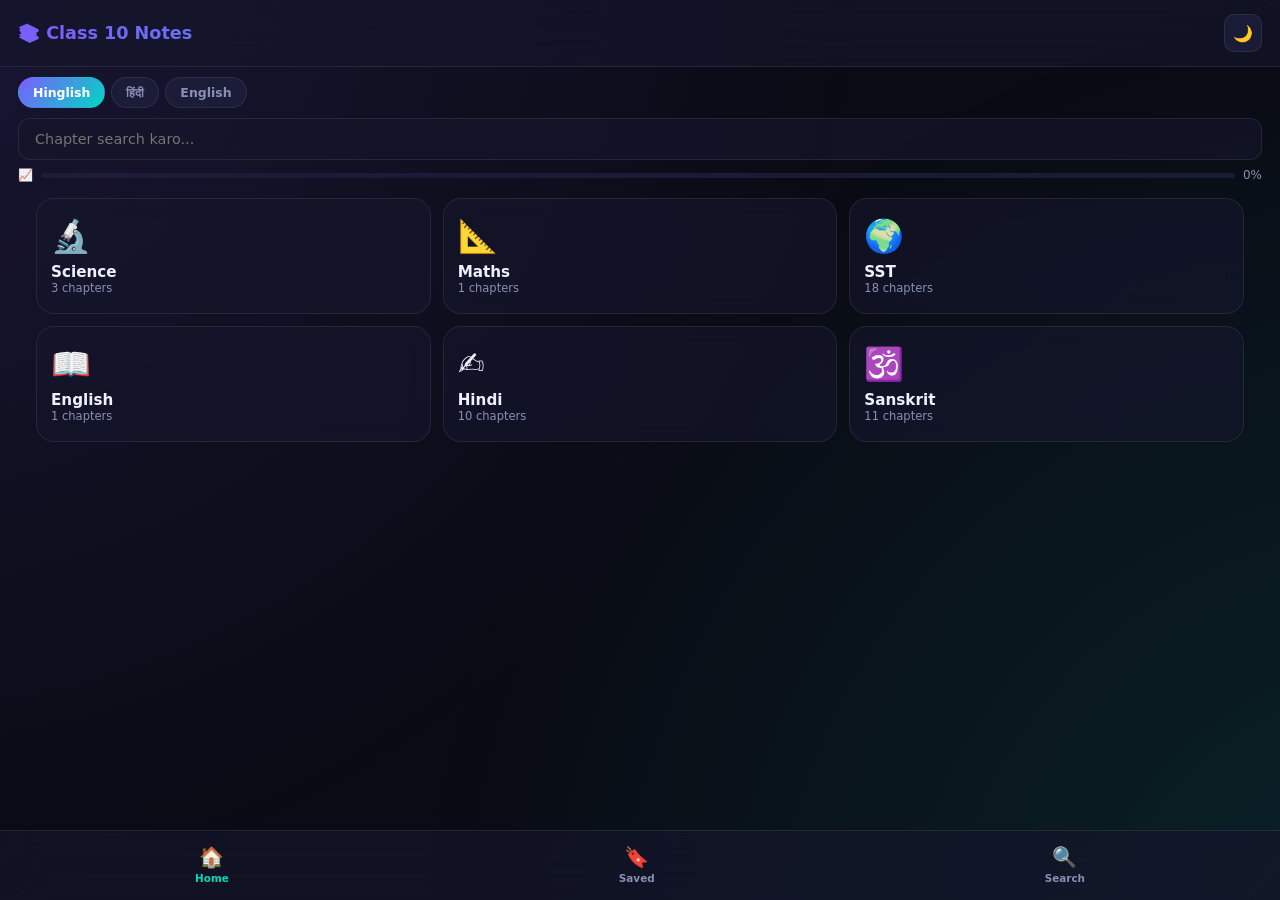
==== commit 2cfa68de: "Added 18 SST + 10 Hindi + 11 Sanskrit + Language Toggle" ====
--- a/index.html
+++ b/index.html
@@ -7,146 +7,173 @@
 <style>
 :root{--bg:#0a0b14;--card:rgba(20,22,43,0.7);--card2:rgba(28,31,58,0.9);--text:#eef0ff;--muted:#8a8fb5;--accent:#7c5cff;--accent2:#00d9c0;--gold:#ffd93d;--border:rgba(255,255,255,0.08);--shadow:0 10px 40px -10px rgba(124,92,255,0.4);}
 .light{--bg:#f5f6fc;--card:rgba(255,255,255,0.8);--card2:rgba(240,241,250,0.9);--text:#14162b;--muted:#6b6f8a;--border:rgba(0,0,0,0.05);--shadow:0 10px 40px -10px rgba(124,92,255,0.2);}
-*{margin:0;padding:0;box-sizing:border-box;font-family:'Segoe UI',system-ui,-apple-system,sans-serif;-webkit-tap-highlight-color:transparent;}
+*{margin:0;padding:0;box-sizing:border-box;font-family:'Segoe UI',system-ui,sans-serif;-webkit-tap-highlight-color:transparent;}
 body{background:var(--bg);color:var(--text);min-height:100vh;transition:.35s;padding-bottom:90px;overflow-x:hidden;}
 body::before{content:'';position:fixed;top:-50%;left:-50%;width:200%;height:200%;background:radial-gradient(circle at 20% 20%,rgba(124,92,255,0.15),transparent 40%),radial-gradient(circle at 80% 80%,rgba(0,217,192,0.12),transparent 40%);z-index:-1;pointer-events:none;}
-header{position:sticky;top:0;background:var(--card);backdrop-filter:blur(20px);-webkit-backdrop-filter:blur(20px);border-bottom:1px solid var(--border);padding:16px 20px;display:flex;align-items:center;gap:12px;z-index:100;}
-header h1{font-size:1.25rem;font-weight:800;flex:1;background:linear-gradient(135deg,var(--accent),var(--accent2));-webkit-background-clip:text;-webkit-text-fill-color:transparent;letter-spacing:-.5px;}
-.icon-btn{background:var(--card2);border:1px solid var(--border);color:var(--text);width:42px;height:42px;border-radius:12px;cursor:pointer;font-size:1.2rem;transition:.2s;display:flex;align-items:center;justify-content:center;}
-.icon-btn:hover{border-color:var(--accent);transform:scale(1.05);}
-.search-wrap{padding:16px 20px 8px;}
-.search-wrap input{width:100%;padding:14px 18px;border-radius:14px;border:1px solid var(--border);background:var(--card);color:var(--text);font-size:.95rem;outline:none;transition:.2s;backdrop-filter:blur(10px);}
-.search-wrap input:focus{border-color:var(--accent);box-shadow:0 0 0 4px rgba(124,92,255,0.15);}
-.progress-wrap{padding:0 20px 10px;display:flex;align-items:center;gap:10px;font-size:.8rem;color:var(--muted);}
-.progress-bar{flex:1;height:6px;background:var(--card2);border-radius:10px;overflow:hidden;}
-.progress-fill{height:100%;background:linear-gradient(90deg,var(--accent),var(--accent2));width:0%;transition:width .5s ease;}
-.subjects{display:grid;grid-template-columns:repeat(2,1fr);gap:14px;padding:10px 20px 20px;}
-.subj-card{background:var(--card);border:1px solid var(--border);border-radius:20px;padding:22px 18px;cursor:pointer;transition:.3s cubic-bezier(.4,0,.2,1);position:relative;overflow:hidden;animation:fadeUp .5s backwards;backdrop-filter:blur(10px);}
-.subj-card::before{content:'';position:absolute;top:0;left:0;right:0;height:3px;background:linear-gradient(90deg,var(--accent),var(--accent2));opacity:0;transition:.3s;}
-.subj-card:hover{transform:translateY(-6px);border-color:var(--accent);box-shadow:var(--shadow);}
-.subj-card:hover::before{opacity:1;}
-.subj-card .emoji{font-size:2.4rem;display:block;margin-bottom:10px;filter:drop-shadow(0 4px 8px rgba(124,92,255,0.3));}
-.subj-card h3{font-size:1.05rem;font-weight:700;margin-bottom:4px;letter-spacing:-.3px;}
-.subj-card p{font-size:.78rem;color:var(--muted);font-weight:500;}
+header{position:sticky;top:0;background:var(--card);backdrop-filter:blur(20px);border-bottom:1px solid var(--border);padding:14px 18px;display:flex;align-items:center;gap:10px;z-index:100;}
+header h1{font-size:1.1rem;font-weight:800;flex:1;background:linear-gradient(135deg,var(--accent),var(--accent2));-webkit-background-clip:text;-webkit-text-fill-color:transparent;}
+.icon-btn{background:var(--card2);border:1px solid var(--border);color:var(--text);width:38px;height:38px;border-radius:10px;cursor:pointer;font-size:1rem;display:flex;align-items:center;justify-content:center;}
+.lang-bar{display:flex;gap:6px;padding:10px 18px 0;overflow-x:auto;}
+.lang-btn{background:var(--card2);border:1px solid var(--border);color:var(--muted);padding:7px 14px;border-radius:20px;cursor:pointer;font-size:.78rem;font-weight:600;white-space:nowrap;}
+.lang-btn.active{background:linear-gradient(135deg,var(--accent),var(--accent2));color:#fff;border-color:transparent;}
+.search-wrap{padding:10px 18px 8px;}
+.search-wrap input{width:100%;padding:12px 16px;border-radius:12px;border:1px solid var(--border);background:var(--card);color:var(--text);font-size:.9rem;outline:none;}
+.progress-wrap{padding:0 18px 8px;display:flex;align-items:center;gap:8px;font-size:.75rem;color:var(--muted);}
+.progress-bar{flex:1;height:5px;background:var(--card2);border-radius:10px;overflow:hidden;}
+.progress-fill{height:100%;background:linear-gradient(90deg,var(--accent),var(--accent2));width:0%;transition:width .5s;}
+.subjects{display:grid;grid-template-columns:repeat(2,1fr);gap:12px;padding:8px 18px 18px;}
+.subj-card{background:var(--card);border:1px solid var(--border);border-radius:18px;padding:18px 14px;cursor:pointer;transition:.3s;animation:fadeUp .5s backwards;backdrop-filter:blur(10px);}
+.subj-card:hover{transform:translateY(-5px);border-color:var(--accent);box-shadow:var(--shadow);}
+.subj-card .emoji{font-size:2rem;display:block;margin-bottom:8px;}
+.subj-card h3{font-size:.95rem;font-weight:700;}
+.subj-card p{font-size:.72rem;color:var(--muted);}
 @keyframes fadeUp{from{opacity:0;transform:translateY(20px);}to{opacity:1;transform:translateY(0);}}
-.view{display:none;padding:0 20px;animation:fadeUp .4s;}
+.view{display:none;padding:0 18px;animation:fadeUp .4s;}
 .view.active{display:block;}
-.back-btn{background:var(--card2);border:1px solid var(--border);color:var(--accent2);cursor:pointer;font-size:.88rem;padding:10px 16px;font-weight:600;border-radius:12px;margin:14px 0;transition:.2s;display:inline-flex;align-items:center;gap:6px;}
-.back-btn:hover{border-color:var(--accent2);transform:translateX(-3px);}
-.chapter{background:var(--card);border:1px solid var(--border);border-radius:16px;padding:18px;margin-bottom:12px;cursor:pointer;transition:.25s;display:flex;justify-content:space-between;align-items:center;gap:12px;backdrop-filter:blur(10px);}
-.chapter:hover{border-color:var(--accent2);transform:translateX(6px);box-shadow:0 8px 25px -10px rgba(0,217,192,0.3);}
-.chapter h4{font-size:.98rem;font-weight:600;flex:1;}
-.chapter .num{background:linear-gradient(135deg,var(--accent),var(--accent2));color:#fff;width:32px;height:32px;border-radius:10px;display:flex;align-items:center;justify-content:center;font-size:.8rem;font-weight:700;flex-shrink:0;}
-.bookmark-btn{background:none;border:none;font-size:1.2rem;cursor:pointer;padding:4px;transition:.2s;}
-.bookmark-btn:hover{transform:scale(1.2);}
-.content-box{background:var(--card);border:1px solid var(--border);border-radius:18px;padding:22px;margin-bottom:16px;line-height:1.75;backdrop-filter:blur(10px);}
-.content-box h3{font-size:1.05rem;margin:16px 0 10px;color:var(--accent2);font-weight:700;display:flex;align-items:center;gap:8px;}
+.back-btn{background:var(--card2);border:1px solid var(--border);color:var(--accent2);cursor:pointer;font-size:.85rem;padding:9px 14px;font-weight:600;border-radius:10px;margin:12px 0;}
+.chapter{background:var(--card);border:1px solid var(--border);border-radius:14px;padding:16px;margin-bottom:10px;cursor:pointer;transition:.25s;display:flex;justify-content:space-between;align-items:center;gap:10px;backdrop-filter:blur(10px);}
+.chapter:hover{border-color:var(--accent2);transform:translateX(5px);}
+.chapter h4{font-size:.9rem;font-weight:600;flex:1;}
+.content-box{background:var(--card);border:1px solid var(--border);border-radius:16px;padding:20px;margin-bottom:14px;line-height:1.75;backdrop-filter:blur(10px);}
+.content-box h3{font-size:1rem;margin:14px 0 8px;color:var(--accent2);}
 .content-box h3:first-child{margin-top:0;}
-.content-box h4{font-size:.95rem;margin:12px 0 6px;color:var(--accent);font-weight:600;}
-.content-box p,.content-box li{font-size:.93rem;margin-bottom:8px;}
-.content-box ul{padding-left:22px;margin-bottom:12px;}
-.content-box li{margin-bottom:6px;}
-.content-box b,.content-box strong{color:var(--accent2);font-weight:700;}
-.content-box .tip{background:linear-gradient(135deg,rgba(255,217,61,0.15),rgba(255,217,61,0.05));border-left:3px solid var(--gold);padding:12px 14px;border-radius:10px;margin:12px 0;font-size:.88rem;}
-.tabs{display:flex;gap:8px;margin-bottom:16px;overflow-x:auto;padding-bottom:6px;scrollbar-width:none;}
-.tabs::-webkit-scrollbar{display:none;}
-.tab{background:var(--card2);border:1px solid var(--border);color:var(--muted);padding:10px 18px;border-radius:12px;cursor:pointer;font-size:.85rem;white-space:nowrap;font-weight:600;transition:.25s;}
-.tab:hover{color:var(--text);border-color:var(--accent);}
-.tab.active{background:linear-gradient(135deg,var(--accent),var(--accent2));color:#fff;border-color:transparent;box-shadow:0 6px 20px -8px var(--accent);}
-.mcq{background:var(--card2);border:1px solid var(--border);border-radius:14px;padding:16px;margin-bottom:12px;backdrop-filter:blur(10px);}
-.mcq p{font-weight:600;margin-bottom:12px;font-size:.93rem;line-height:1.5;}
-.opt{padding:11px 14px;border-radius:10px;border:1px solid var(--border);margin-bottom:8px;cursor:pointer;font-size:.88rem;transition:.2s;background:var(--card);}
-.opt:hover{border-color:var(--accent);transform:translateX(4px);}
+.content-box h4{font-size:.9rem;margin:10px 0 5px;color:var(--accent);}
+.content-box p,.content-box li{font-size:.88rem;margin-bottom:6px;}
+.content-box ul{padding-left:20px;margin-bottom:10px;}
+.content-box b{color:var(--accent2);}
+.content-box .tip{background:linear-gradient(135deg,rgba(255,217,61,0.15),rgba(255,217,61,0.05));border-left:3px solid var(--gold);padding:10px 12px;border-radius:8px;margin:10px 0;font-size:.85rem;}
+.tabs{display:flex;gap:6px;margin-bottom:14px;overflow-x:auto;padding-bottom:4px;}
+.tab{background:var(--card2);border:1px solid var(--border);color:var(--muted);padding:9px 16px;border-radius:10px;cursor:pointer;font-size:.8rem;white-space:nowrap;font-weight:600;}
+.tab.active{background:linear-gradient(135deg,var(--accent),var(--accent2));color:#fff;border-color:transparent;}
+.mcq{background:var(--card2);border:1px solid var(--border);border-radius:12px;padding:14px;margin-bottom:10px;}
+.mcq p{font-weight:600;margin-bottom:10px;font-size:.88rem;}
+.opt{padding:10px 12px;border-radius:8px;border:1px solid var(--border);margin-bottom:6px;cursor:pointer;font-size:.85rem;background:var(--card);}
 .opt.correct{background:rgba(0,184,148,0.2);border-color:#00b894;font-weight:600;}
 .opt.wrong{background:rgba(255,118,117,0.2);border-color:#ff7675;}
-.quiz-score{background:var(--card2);border:1px solid var(--border);border-radius:14px;padding:20px;text-align:center;margin-bottom:16px;}
-.quiz-score h3{font-size:1.5rem;margin-bottom:8px;color:var(--accent2);}
-.quiz-score p{color:var(--muted);font-size:.9rem;}
-.bottom-nav{position:fixed;bottom:0;left:0;right:0;background:var(--card);backdrop-filter:blur(20px);-webkit-backdrop-filter:blur(20px);border-top:1px solid var(--border);display:flex;justify-content:space-around;padding:10px 0 12px;z-index:100;}
-.bottom-nav button{background:none;border:none;color:var(--muted);font-size:.68rem;cursor:pointer;display:flex;flex-direction:column;align-items:center;gap:4px;font-weight:600;padding:4px 16px;border-radius:10px;transition:.2s;}
+.quiz-score{background:var(--card2);border:1px solid var(--border);border-radius:14px;padding:18px;text-align:center;margin-bottom:14px;}
+.quiz-score h3{font-size:1.4rem;margin-bottom:6px;color:var(--accent2);}
+.bottom-nav{position:fixed;bottom:0;left:0;right:0;background:var(--card);backdrop-filter:blur(20px);border-top:1px solid var(--border);display:flex;justify-content:space-around;padding:10px 0 12px;z-index:100;}
+.bottom-nav button{background:none;border:none;color:var(--muted);font-size:.65rem;cursor:pointer;display:flex;flex-direction:column;align-items:center;gap:3px;font-weight:600;padding:4px 14px;}
 .bottom-nav button.active{color:var(--accent2);}
-.bottom-nav button:hover{color:var(--text);}
-.bottom-nav span:first-child{font-size:1.35rem;}
-@media(min-width:600px){.subjects{grid-template-columns:repeat(3,1fr);}.subj-card .emoji{font-size:2.8rem;}}
+.bottom-nav span:first-child{font-size:1.25rem;}
+@media(min-width:600px){.subjects{grid-template-columns:repeat(3,1fr);}}
 </style>
 </head>
 <body>
-<header><h1>&#128218; Class 10 Notes</h1><button class="icon-btn" onclick="toggleTheme()">&#127769;</button></header>
-<div class="search-wrap"><input id="searchBox" placeholder="&#128269; Chapter ya topic search karo..." oninput="search()"></div>
-<div class="progress-wrap" id="progressWrap"><span>&#128200; Progress</span><div class="progress-bar"><div class="progress-fill" id="progressFill"></div></div><span id="progressText">0%</span></div>
+<header><h1>&#128218; Class 10 Notes</h1><button class="icon-btn" onclick="document.body.classList.toggle('light')">&#127769;</button></header>
+<div class="lang-bar">
+<button class="lang-btn active" onclick="setLang('hinglish',this)">Hinglish</button>
+<button class="lang-btn" onclick="setLang('hindi',this)">&#2361;&#2367;&#2306;&#2342;&#2368;</button>
+<button class="lang-btn" onclick="setLang('english',this)">English</button>
+</div>
+<div class="search-wrap"><input id="searchBox" placeholder="Chapter search karo..." oninput="search()"></div>
+<div class="progress-wrap"><span>&#128200;</span><div class="progress-bar"><div class="progress-fill" id="progressFill"></div></div><span id="progressText">0%</span></div>
 <div id="home" class="view active"><div class="subjects" id="subjectGrid"></div></div>
-<div id="subjectView" class="view"><button class="back-btn" onclick="goHome()">&#8592; Wapas</button><h2 id="subjTitle" style="margin:10px 0 16px;font-size:1.3rem;"></h2><div id="chapterList"></div></div>
+<div id="subjectView" class="view"><button class="back-btn" onclick="goHome()">&#8592; Wapas</button><h2 id="subjTitle" style="margin:8px 0 14px;font-size:1.15rem;"></h2><div id="chapterList"></div></div>
 <div id="notesView" class="view">
 <button class="back-btn" onclick="goBack()">&#8592; Wapas</button>
 <div style="display:flex;justify-content:space-between;align-items:center;">
-<h2 id="chapterTitle" style="margin:10px 0 16px;font-size:1.2rem;"></h2>
-<button class="bookmark-btn" id="bookmarkBtn" onclick="toggleBookmark()">&#9734;</button>
+<h2 id="chapterTitle" style="margin:8px 0 14px;font-size:1.05rem;"></h2>
+<button id="bookmarkBtn" onclick="toggleBookmark()" style="background:none;border:none;font-size:1.2rem;cursor:pointer;color:var(--muted);">&#9734;</button>
 </div>
 <div class="tabs">
-<div class="tab active" onclick="switchTab(0,this)">&#128214; Notes</div>
-<div class="tab" onclick="switchTab(1,this)">&#128221; Summary</div>
-<div class="tab" onclick="switchTab(2,this)">&#10067; Questions</div>
-<div class="tab" onclick="switchTab(3,this)">&#127919; MCQs</div>
-<div class="tab" onclick="switchTab(4,this)">&#127942; Quiz</div>
+<div class="tab active" onclick="switchTab(0,this)">Notes</div>
+<div class="tab" onclick="switchTab(1,this)">Summary</div>
+<div class="tab" onclick="switchTab(2,this)">Questions</div>
+<div class="tab" onclick="switchTab(3,this)">MCQs</div>
+<div class="tab" onclick="switchTab(4,this)">Quiz</div>
 </div>
 <div id="tabContent"></div>
 </div>
-<div id="bookmarksView" class="view">
-<button class="back-btn" onclick="goHome()">&#8592; Wapas</button>
-<h2 style="margin:10px 0 16px;font-size:1.3rem;">&#128278; Saved Chapters</h2>
-<div id="bookmarksList"></div>
-</div>
+<div id="bookmarksView" class="view"><button class="back-btn" onclick="goHome()">&#8592; Wapas</button><h2 style="margin:8px 0 14px;font-size:1.15rem;">&#128278; Saved</h2><div id="bookmarksList"></div></div>
 <div class="bottom-nav">
 <button onclick="goHome()" id="navHome" class="active"><span>&#127968;</span>Home</button>
 <button onclick="showBookmarks()" id="navSaved"><span>&#128278;</span>Saved</button>
-<button onclick="document.getElementById('searchBox').focus();window.scrollTo(0,0)" id="navSearch"><span>&#128269;</span>Search</button>
+<button onclick="document.getElementById('searchBox').focus()" id="navSearch"><span>&#128269;</span>Search</button>
 </div>
 <script>
-var DATA = {
-science:{name:"Science",emoji:"\uD83D\uDD2C",chapters:[
-{id:"sci1",title:"Chemical Reactions & Equations",notes:"<h3>&#128293; Chemical Reaction Kya Hai?</h3><p>Jab kisi substance ka <b>chemical composition badal jata hai</b>, use chemical reaction kehte hain. Jaise dudh se dahi banna, loha mein rust lagna.</p><h3>&#128200; Reaction Ke 4 Signs</h3><ul><li><b>Gas nikalna</b> - bubbles dikhna</li><li><b>Temperature change</b> - garam ya thanda hona</li><li><b>Colour change</b> - rang badalna</li><li><b>Precipitate</b> - neeche solid jamna</li></ul><h3>&#128218; 5 Types of Reactions</h3><h4>1. Combination Reaction</h4><p>Do ya zyada substances mil kar <b>ek naya product</b> banate hain.</p><p><b>Example:</b> CaO + H&#8322;O &#8594; Ca(OH)&#8322;</p><h4>2. Decomposition Reaction</h4><p>Ek compound <b>toot kar do ya zyada</b> substances banata hai.</p><p><b>Example:</b> CaCO&#8323; &#8594; CaO + CO&#8322;</p><h4>3. Displacement Reaction</h4><p><b>Zyada reactive</b> element, kam reactive element ko uski jagah se hataata hai.</p><p><b>Example:</b> Fe + CuSO&#8324; &#8594; FeSO&#8324; + Cu</p><h4>4. Double Displacement</h4><p>Do compounds ke beech <b>ion exchange</b> hota hai.</p><p><b>Example:</b> AgNO&#8323; + NaCl &#8594; AgCl + NaNO&#8323;</p><h4>5. Redox Reaction</h4><p>Jisme <b>oxidation aur reduction dono</b> saath hote hain.</p><h3>&#9878;&#65039; Oxidation vs Reduction</h3><ul><li><b>Oxidation:</b> Oxygen ka addition ya Hydrogen ka removal</li><li><b>Reduction:</b> Hydrogen ka addition ya Oxygen ka removal</li></ul><div class='tip'>&#128161; <b>Yaad rakho:</b> OIL RIG - Oxidation Is Loss, Reduction Is Gain (electrons ka)</div><h3>&#128679; Corrosion</h3><p>Metal ke surface par <b>layer banna</b> (jaise iron par rust). Ye oxygen aur moisture ki wajah se hota hai.</p><h3>&#127858; Rancidity</h3><p>Fats/oil ka <b>oxidise ho kar smell badalna</b>. Isse rokne ke liye nitrogen gas ya antioxidants use karte hain.</p>",summary:"Is chapter mein hum seekhte hain ki chemical reactions kya hote hain, unke 5 types (Combination, Decomposition, Displacement, Double Displacement, Redox), oxidation-reduction ka concept, corrosion aur rancidity. Board exam ke liye <b>reaction equations likhna</b> zaroor seekho - ye 5 marks ka aata hai!",questions:[{q:"Chemical reaction ke 4 signs likho.",a:"1. Gas ka nikalna 2. Temperature change 3. Colour change 4. Precipitate banna"},{q:"Combination aur Decomposition reaction mein difference batao.",a:"Combination mein do substances milkar ek bante hain (CaO + H2O -> Ca(OH)2). Decomposition mein ek toot kar do ya zyada bante hain (CaCO3 -> CaO + CO2)."},{q:"Oxidation aur Reduction define karo.",a:"Oxidation: Oxygen ka addition ya Hydrogen ka removal. Reduction: Hydrogen ka addition ya Oxygen ka removal."},{q:"Corrosion kya hai? Example do.",a:"Metal par layer banna. Jaise iron par rust (Fe2O3.xH2O) banna, silver par black layer aana."},{q:"Rancidity rokne ke 3 tarike batao.",a:"1. Nitrogen gas bhar kar 2. Antioxidants mila kar 3. Fridge mein rakh kar 4. Air-tight packing"}],mcqs:[{q:"CaO + H2O -> Ca(OH)2 kaun sa reaction hai?",opts:["Decomposition","Combination","Displacement","Redox"],ans:1},{q:"Redox reaction mein kya hota hai?",opts:["Sirf oxidation","Sirf reduction","Oxidation + Reduction dono","Kuch nahi"],ans:2},{q:"Rancidity rokne ke liye kya use karte hain?",opts:["Oxygen","Nitrogen","Hydrogen","CO2"],ans:1},{q:"Iron par rust kaun sa compound hai?",opts:["FeO","Fe2O3.xH2O","Fe3O4","FeCl3"],ans:1}]},
-{id:"sci2",title:"Acids, Bases & Salts",notes:"<h3>&#129514; Acid Kya Hai?</h3><p>Wo substances jo <b>sour (khatta)</b> hote hain aur blue litmus ko red karte hain. Example: Lemon juice, Vinegar, HCl</p><h3>&#129521; Base Kya Hai?</h3><p>Wo substances jo <b>bitter (kadwa)</b> hote hain aur red litmus ko blue karte hain. Example: Soap, Lime water, NaOH</p><h3>&#128207; pH Scale</h3><p>pH scale <b>0 se 14</b> tak hota hai:</p><ul><li><b>pH < 7</b> - Acidic (khatta)</li><li><b>pH = 7</b> - Neutral (paani)</li><li><b>pH > 7</b> - Basic (kadwa)</li></ul><div class='tip'>&#128161; <b>Yaad rakho:</b> Har ek pH ka change 10x strength ka difference hota hai!</div><h3>&#129514; Important Acids</h3><ul><li><b>HCl</b> - Hydrochloric acid (pet mein)</li><li><b>H2SO4</b> - Sulphuric acid (car battery)</li><li><b>HNO3</b> - Nitric acid</li><li><b>CH3COOH</b> - Acetic acid (vinegar)</li><li><b>H2CO3</b> - Carbonic acid (soda)</li></ul><h3>&#129521; Important Bases</h3><ul><li><b>NaOH</b> - Sodium hydroxide (soap)</li><li><b>KOH</b> - Potassium hydroxide</li><li><b>Ca(OH)2</b> - Calcium hydroxide (chuna)</li><li><b>NH4OH</b> - Ammonium hydroxide</li></ul><h3>&#9879;&#65039; Neutralization Reaction</h3><p>Acid + Base &#8594; Salt + Water</p><p><b>Example:</b> HCl + NaOH &#8594; NaCl + H2O</p><h3>&#129514; Acid + Metal</h3><p>Acid + Metal &#8594; Salt + Hydrogen gas</p><p><b>Example:</b> Zn + H2SO4 &#8594; ZnSO4 + H2</p>",summary:"Acids, bases aur salts ka chapter bahut important hai. Yahan hum seekhte hain acid-base ka difference, pH scale, neutralization reaction, aur inke real-life uses. Topper banne ke liye pH scale aur important reactions yaad rakho.",questions:[{q:"Acid aur Base mein difference batao.",a:"Acid khatta hota hai, blue litmus ko red karta hai, pH<7. Base kadwa hota hai, red litmus ko blue karta hai, pH>7."},{q:"pH scale kya hai? Kitna hota hai?",a:"pH scale 0 se 14 tak hota hai. pH<7 acidic, pH=7 neutral, pH>7 basic."},{q:"Neutralization reaction kya hai? Example do.",a:"Acid + Base -> Salt + Water. Example: HCl + NaOH -> NaCl + H2O"},{q:"Acid + Metal reaction mein kya banta hai?",a:"Salt + Hydrogen gas banta hai. Example: Zn + H2SO4 -> ZnSO4 + H2"},{q:"3 important acids ke naam aur formula batao.",a:"HCl (Hydrochloric), H2SO4 (Sulphuric), HNO3 (Nitric)"}],mcqs:[{q:"pH scale ka range kya hai?",opts:["0-7","7-14","0-14","1-10"],ans:2},{q:"Lemon juice ka pH kya hoga?",opts:["pH<7","pH=7","pH>7","pH=14"],ans:0},{q:"Neutralization reaction mein kya banta hai?",opts:["Sirf Salt","Sirf Water","Salt + Water","Gas"],ans:2},{q:"Blue litmus ko red kaun karta hai?",opts:["Base","Acid","Salt","Water"],ans:1}]},
-{id:"sci3",title:"Metals & Non-Metals",notes:"<h3>&#128142; Metals</h3><p>Wo elements jo <b>hard, shiny, malleable, ductile</b> hote hain aur <b>heat + electricity</b> ke good conductor hote hain. Example: Iron, Copper, Gold, Silver.</p><h4>Properties of Metals</h4><ul><li><b>Malleable</b> - hammer se thin sheets ban sakti hain</li><li><b>Ductile</b> - wires ban sakti hain</li><li><b>Sonorous</b> - bell jaisi sound</li><li><b>Good conductor</b> - heat aur electricity ke</li><li><b>Lustrous</b> - shiny surface</li></ul><h3>&#127794; Non-Metals</h3><p>Wo elements jo <b>soft, dull, brittle</b> hote hain aur <b>heat + electricity ke bad conductor</b> hote hain (except graphite). Example: Carbon, Sulphur, Phosphorus, Oxygen.</p><h3>&#128293; Reaction with Oxygen</h3><p>Metal + Oxygen &#8594; Metal Oxide (basic)</p><p>Example: 2Mg + O2 &#8594; 2MgO</p><p>Non-Metal + Oxygen &#8594; Non-Metal Oxide (acidic)</p><p>Example: C + O2 &#8594; CO2</p><h3>&#128167; Reaction with Water</h3><ul><li>Metals like Na, K - paani se violent reaction</li><li>Metals like Fe, Zn - steam se reaction</li><li>Metals like Cu, Ag, Au - koi reaction nahi</li></ul><h3>&#129514; Reaction with Acids</h3><p>Metal + Acid &#8594; Salt + Hydrogen</p><p>Example: Mg + 2HCl &#8594; MgCl2 + H2</p><h3>&#129529; Reactivity Series</h3><p>K &gt; Na &gt; Ca &gt; Mg &gt; Al &gt; Zn &gt; Fe &gt; Pb &gt; Cu &gt; Hg &gt; Ag &gt; Au</p><div class='tip'>&#128161; <b>Yaad rakho:</b> Jo metal series mein upar hai wo neeche wale ko replace kar sakta hai!</div>",summary:"Metals aur Non-Metals ke properties, reactions (oxygen, water, acid ke saath), reactivity series aur ionic compounds ka formation. Topper banne ke liye reactivity series aur reactions yaad karo.",questions:[{q:"Metals ke 5 properties batao.",a:"1. Malleable 2. Ductile 3. Sonorous 4. Good conductor 5. Lustrous"},{q:"Metal + Oxygen reaction ka product kya hota hai?",a:"Metal Oxide banta hai jo basic hota hai. Example: 2Mg + O2 -> 2MgO"},{q:"Reactivity series kya hai?",a:"Metals ka arrangement jisme zyada reactive upar aur kam reactive neeche. K > Na > Ca > Mg > Al > Zn > Fe > Pb > Cu > Hg > Ag > Au"},{q:"Aqua regia kya hai?",a:"3:1 ratio mein HCl aur HNO3 ka mixture. Ye gold aur silver ko dissolve kar sakta hai."},{q:"Non-metals ke 3 examples do.",a:"Carbon, Sulphur, Phosphorus (ya Oxygen, Nitrogen)"}],mcqs:[{q:"Nimnalikhit mein kaun sa metal nahi hai?",opts:["Iron","Copper","Sulphur","Gold"],ans:2},{q:"Metal + Oxygen se kya banta hai?",opts:["Acidic oxide","Basic oxide","Neutral oxide","Salt"],ans:1},{q:"Reactivity series mein sabse upar kaun hai?",opts:["Gold","Potassium","Iron","Copper"],ans:1},{q:"Graphite kis type ka conductor hai?",opts:["Heat ka","Electricity ka","Dono ka","Koi nahi"],ans:2}]}
-]},
-maths:{name:"Maths",emoji:"\uD83D\uDCD0",chapters:[
-{id:"mat1",title:"Real Numbers",notes:"<h3>&#128290; Real Numbers Kya Hain?</h3><p>Wo saare numbers jo number line par dikhaye ja sakte hain - <b>Rational + Irrational</b> dono milkar Real Numbers banate hain.</p><h3>&#128208; Types of Numbers</h3><ul><li><b>Natural Numbers (N):</b> 1, 2, 3, 4...</li><li><b>Whole Numbers (W):</b> 0, 1, 2, 3...</li><li><b>Integers (Z):</b> ...-2, -1, 0, 1, 2...</li><li><b>Rational (Q):</b> p/q form mein (q&ne;0). Jaise 3/4</li><li><b>Irrational:</b> p/q form mein nahi. Jaise &radic;2, &pi;</li></ul><h3>&#128200; Euclid's Division Lemma</h3><p><b>a = bq + r</b> jahan 0 &le; r &lt; b</p><p>Example: 15 = 4&times;3 + 3</p><h3>&#128290; Fundamental Theorem of Arithmetic</h3><p>Har composite number ko <b>prime factors</b> ke product ke roop mein likha ja sakta hai, aur ye unique hota hai.</p><p>Example: 60 = 2&sup2; &times; 3 &times; 5</p><h3>&#128290; HCF aur LCM</h3><ul><li><b>HCF:</b> Highest Common Factor - sabse bada common divisor</li><li><b>LCM:</b> Lowest Common Multiple - sabse chhota common multiple</li><li><b>Formula:</b> HCF &times; LCM = Product of two numbers</li></ul><div class='tip'>&#128161; <b>Topper Tip:</b> HCF nikalne ke liye prime factorization karo, phir common primes ka <b>minimum power</b> lo. LCM ke liye <b>maximum power</b> lo.</div>",summary:"Real Numbers chapter mein hum seekhte hain Euclid's Division Lemma, Fundamental Theorem of Arithmetic, HCF, LCM aur irrational numbers ka concept. Board mein 5-6 marks ka aata hai.",questions:[{q:"Euclid's Division Lemma likho.",a:"a = bq + r, jahan 0 <= r < b"},{q:"Rational aur Irrational number mein difference batao.",a:"Rational number p/q form mein likha ja sakta hai (q≠0). Irrational nahi likha ja sakta. Example: 3/4 rational, √2 irrational."},{q:"HCF aur LCM ka formula batao.",a:"HCF × LCM = Product of two numbers"},{q:"Fundamental Theorem of Arithmetic kya hai?",a:"Har composite number ko prime factors ke product ke roop mein uniquely likha ja sakta hai."}],mcqs:[{q:"√2 kaun sa number hai?",opts:["Rational","Irrational","Natural","Integer"],ans:1},{q:"HCF(12, 18) kya hai?",opts:["2","3","6","36"],ans:2},{q:"LCM(12, 18) kya hai?",opts:["36","6","72","216"],ans:0},{q:"Euclid's lemma mein a = ?",opts:["bq + r","bq - r","b + qr","bqr"],ans:0}]}
-]},
-sst:{name:"SST",emoji:"\uD83C\uDF0D",chapters:[
-{id:"sst1",title:"Nationalism in Europe",notes:"<h3>&#127757; Nationalism Kya Hai?</h3><p>Apne <b>nation</b> ke prati loyalty aur pyar ki feeling. 19th century mein Europe mein nationalism ka uday hua.</p><h3>&#127467;&#127479; French Revolution (1789)</h3><p>France mein pehli baar <b>nation-state</b> ka concept aaya. La Patrie (fatherland) aur citoyen (citizen) ke ideas aaye.</p><h3>&#127470;&#127481; Italy ka Unification</h3><ul><li><b>Giuseppe Mazzini</b> - Young Italy ka founder</li><li><b>Count Cavour</b> - Prime Minister, diplomat</li><li><b>Giuseppe Garibaldi</b> - Armed volunteers ke leader</li><li><b>Victor Emmanuel II</b> - First King of unified Italy (1861)</li></ul><h3>&#127465;&#127466; Germany ka Unification</h3><ul><li><b>Otto von Bismarck</b> - Iron Chancellor</li><li>Blood and Iron policy</li><li>3 wars: Denmark, Austria, France</li><li>1871 mein German Empire bana, Kaiser William I king bana</li></ul><h3>&#127468;&#127463; Britain mein Nationalism</h3><p>England + Scotland + Wales + Ireland milkar United Kingdom bana. 1707 mein Act of Union se England-Scotland juda.</p><h3>&#127470;&#127466; Ireland ki Problem</h3><p>1845 mein Potato Famine hua. Irish log British rule ke khilaaf ho gaye.</p>",summary:"Nationalism in Europe chapter mein French Revolution, Italy aur Germany ka unification, Britain ka nationalism aur Balkans ki problem discuss karte hain. Board ke liye dates aur leaders yaad karo.",questions:[{q:"French Revolution ka kya role tha nationalism mein?",a:"France mein pehli baar nation-state ka concept aaya. La Patrie aur citoyen ke ideas aaye jo nationalism ko spread kiya."},{q:"Italy ke unification mein kaun-kaun the?",a:"Giuseppe Mazzini (Young Italy), Count Cavour (PM), Giuseppe Garibaldi (military), Victor Emmanuel II (King)"},{q:"Germany ke unification ke baare mein batao.",a:"Otto von Bismarck ne Blood and Iron policy se 3 wars (Denmark, Austria, France) jeete. 1871 mein German Empire bana."},{q:"Ireland mein kya problem thi?",a:"1845 mein Potato Famine hua. Irish log British rule ke khilaaf ho gaye."}],mcqs:[{q:"Young Italy ka founder kaun tha?",opts:["Garibaldi","Mazzini","Cavour","Bismarck"],ans:1},{q:"Germany ka unification kis ne kiya?",opts:["Mazzini","Bismarck","Cavour","Napoleon"],ans:1},{q:"Italy ka unification kab hua?",opts:["1861","1871","1789","1848"],ans:0},{q:"Blood and Iron policy kis ki thi?",opts:["Mazzini","Bismarck","Garibaldi","Cavour"],ans:1}]}
-]},
-english:{name:"English",emoji:"\uD83D\uDCD6",chapters:[
-{id:"eng1",title:"A Letter to God",notes:"<h3>&#128220; About the Story</h3><p><b>Author:</b> G.L. Fuentes</p><p><b>Theme:</b> Faith, humanity, kindness</p><h3>&#128221; Summary</h3><p>Lencho ek <b>poor farmer</b> tha. Uska khet barbaad ho gaya hailstone se. Usne 100 pesos ki demand ke saath <b>God ko letter likha</b>. Postmaster ne ye dekha toh usne apne employees se paisa collect kiya aur 70 pesos bheja.</p><p>Lencho ne paisa ginte hi fir se God ko letter likha ki <b>30 pesos kam hai</b> aur post office walon ne chori ki hai.</p><h3>&#127775; Characters</h3><ul><li><b>Lencho:</b> Simple, hardworking, God pe poora bharosa</li><li><b>Postmaster:</b> Kind, helpful, generous</li></ul><h3>&#128161; Theme & Message</h3><p>Faith kabhi kam nahi hoti. Humanity aur kindness sabse badi cheez hai.</p>",summary:"A Letter to God story mein Lencho ki faith aur postmaster ki kindness dikhayi gayi hai. Board exam ke liye characters aur theme yaad karo.",questions:[{q:"Lencho kaun tha?",a:"Ek poor farmer jo God pe poora bharosa rakhta tha."},{q:"Postmaster ne kya kiya?",a:"Usne apne employees se paisa collect karke Lencho ko 70 pesos bheja."},{q:"Lencho ne dusra letter kyun likha?",a:"Kyunki 30 pesos kam the aur usne socha post office walon ne chori kar li."}],mcqs:[{q:"Lencho ne kitne pesos maange the?",opts:["50","100","200","70"],ans:1},{q:"Postmaster ne kitne bheje?",opts:["100","70","30","50"],ans:1},{q:"Lencho ka kya kaam tha?",opts:["Teacher","Farmer","Postmaster","Doctor"],ans:1}]}
-]},
-hindi:{name:"Hindi",emoji:"\u270D\uFE0F",chapters:[
-{id:"hin1",title:"Surdas Ke Pad",notes:"<h3>&#128220; Kavya Kya Hai?</h3><p><b>Kavi:</b> Surdas</p><p><b>Bhasha:</b> Braj Bhasha</p><h3>&#128221; Pad 1 - Gopiyon ka Varnan</h3><p>Surdas ji ne Gopiyon ke <b>saundarya</b> ka varnan kiya hai. Unki aankhein, unka roop, unka hasna - sab kuch bahut sundar hai.</p><h3>&#128221; Pad 2 - Krishna ka Varnan</h3><p>Krishna ke <b>bal roop</b> ka varnan. Unke nayan, unki muskan, unki chanchalta.</p><h3>&#127775; Bhav</h3><ul><li><b>Pad 1:</b> Gopiyon ka saundarya varnan</li><li><b>Pad 2:</b> Krishna ka bal leela varnan</li></ul><h3>&#128161; Message</h3><p>Surdas ji ne <b>Bhakti bhav</b> ko darshaya hai. Krishna ke prati unki gehri bhakti dikhayi gayi hai.</p>",summary:"Surdas ke pad mein Gopiyon aur Krishna ka varnan hai. Bhakti bhav aur Braj bhasha ki sundarta is pad ki visheshta hai.",questions:[{q:"Surdas ki bhasha kaun si thi?",a:"Braj Bhasha"},{q:"Surdas ke pad mein kya varnit hai?",a:"Gopiyon aur Krishna ka saundarya varnan."},{q:"Surdas ke pad ka mool bhav kya hai?",a:"Bhakti bhav - Krishna ke prati prem aur samarpan."}],mcqs:[{q:"Surdas ki bhasha kaun si hai?",opts:["Avadhi","Braj","Bhojpuri","Maithili"],ans:1},{q:"Surdas kis ke bhakti karte the?",opts:["Ram","Shiva","Krishna","Durga"],ans:2},{q:"Surdas ke pad mein kya varnan hai?",opts:["Yuddh","Saundarya","Daan","Rajya"],ans:1}]}
-]},
-sanskrit:{name:"Sanskrit",emoji:"\uD83D\uDD49\uFE0F",chapters:[
-{id:"san1",title:"Shrimad Bhagavad Gita",notes:"<h3>&#128220; Gita Kya Hai?</h3><p>Shrimad Bhagavad Gita <b>Mahabharata</b> ka ek hissa hai. Isme <b>18 adhyay</b> hain aur <b>700 shlok</b> hain.</p><h3>&#128221; Gita ka Sandesh</h3><ul><li><b>Karma Yoga:</b> Karm karo, phal ki chinta mat karo</li><li><b>Bhakti Yoga:</b> Bhagwan ki bhakti karo</li><li><b>Gyan Yoga:</b> Gyan prapt karo</li></ul><h3>&#127775; Important Shlok</h3><p><b>Shlok:</b> कर्मण्येवाधिकारस्ते मा फलेषु कदाचन</p><p><b>Arth:</b> Tumhara adhikar sirf karm karne mein hai, phal mein nahi.</p>",summary:"Shrimad Bhagavad Gita mein 18 adhyay aur 700 shlok hain. Isme Karma Yoga, Bhakti Yoga aur Gyan Yoga ka sandesh diya gaya hai. Board exam ke liye important shlok aur unke arth yaad karo.",questions:[{q:"Bhagavad Gita mein kitne adhyay hain?",a:"18 adhyay"},{q:"Gita mein kitne shlok hain?",a:"700 shlok"},{q:"Gita ka mool sandesh kya hai?",a:"Karm karo, phal ki chinta mat karo."}],mcqs:[{q:"Gita mein kitne adhyay hain?",opts:["16","17","18","19"],ans:2},{q:"Gita kis granth ka hissa hai?",opts:["Ramayan","Mahabharata","Ved","Puran"],ans:1},{q:"Gita mein kitne shlok hain?",opts:["500","700","800","1000"],ans:1}]}
-]}
-};
+var LANG='hinglish';
+function t(o){return o[LANG]||o.hinglish;}
+var DATA={};
+DATA.science={name:{hinglish:"Science",hindi:"विज्ञान",english:"Science"},emoji:"\uD83D\uDD2C",chapters:[
+{id:"sci1",title:{hinglish:"Chemical Reactions & Equations",hindi:"रासायनिक अभिक्रियाएँ",english:"Chemical Reactions"},notes:{hinglish:"<h3>Chemical Reaction</h3><p>Jab composition badalta hai.</p><h3>4 Signs</h3><ul><li>Gas nikalna</li><li>Temperature change</li><li>Colour change</li><li>Precipitate</li></ul><h3>5 Types</h3><h4>1. Combination</h4><p>CaO + H2O -> Ca(OH)2</p><h4>2. Decomposition</h4><p>CaCO3 -> CaO + CO2</p><h4>3. Displacement</h4><p>Fe + CuSO4 -> FeSO4 + Cu</p><h4>4. Double Displacement</h4><p>AgNO3 + NaCl -> AgCl + NaNO3</p><h4>5. Redox</h4><p>Oxidation + Reduction</p><div class='tip'>OIL RIG - Oxidation Is Loss, Reduction Is Gain</div><h3>Corrosion & Rancidity</h3><p>Corrosion: rust. Rancidity: oil smell.</p>",hindi:"<h3>रासायनिक अभिक्रिया</h3><p>जब संघटन बदलता है।</p><h3>4 संकेत</h3><ul><li>गैस निकलना</li><li>तापमान परिवर्तन</li><li>रंग परिवर्तन</li><li>अवक्षेप</li></ul><h3>5 प्रकार</h3><h4>1. संयोजन</h4><p>CaO + H2O -> Ca(OH)2</p><h4>2. वियोजन</h4><p>CaCO3 -> CaO + CO2</p><h4>3. विस्थापन</h4><p>Fe + CuSO4 -> FeSO4 + Cu</p><h4>4. द्वि-विस्थापन</h4><p>AgNO3 + NaCl -> AgCl + NaNO3</p><h4>5. रेडॉक्स</h4><p>ऑक्सीकरण + अपचयन</p><div class='tip'>OIL RIG - Oxidation Is Loss, Reduction Is Gain</div><h3>संक्षारण, विकृतगंधिता</h3><p>जंग, तेल गंध।</p>",english:"<h3>Chemical Reaction</h3><p>When composition changes.</p><h3>4 Signs</h3><ul><li>Gas evolution</li><li>Temperature change</li><li>Colour change</li><li>Precipitate</li></ul><h3>5 Types</h3><h4>1. Combination</h4><p>CaO + H2O -> Ca(OH)2</p><h4>2. Decomposition</h4><p>CaCO3 -> CaO + CO2</p><h4>3. Displacement</h4><p>Fe + CuSO4 -> FeSO4 + Cu</p><h4>4. Double Displacement</h4><p>AgNO3 + NaCl -> AgCl + NaNO3</p><h4>5. Redox</h4><p>Oxidation + Reduction</p><div class='tip'>OIL RIG - Oxidation Is Loss, Reduction Is Gain</div><h3>Corrosion & Rancidity</h3><p>Rust, oil smell change.</p>"},summary:{hinglish:"5 types of reactions, oxidation-reduction, corrosion, rancidity.",hindi:"5 प्रकार, ऑक्सीकरण-अपचयन, संक्षारण।",english:"5 types, redox, corrosion, rancidity."},questions:[{q:{hinglish:"4 signs?",hindi:"4 संकेत?",english:"4 signs?"},a:{hinglish:"Gas, temp, colour, precipitate",hindi:"गैस, तापमान, रंग, अवक्षेप",english:"Gas, temp, colour, precipitate"}}],mcqs:[{q:{hinglish:"CaO+H2O->Ca(OH)2?",hindi:"CaO+H2O->Ca(OH)2?",english:"CaO+H2O->Ca(OH)2?"},opts:["Decomposition","Combination","Displacement","Redox"],ans:1}]},
+{id:"sci2",title:{hinglish:"Acids, Bases & Salts",hindi:"अम्ल, क्षार एवं लवण",english:"Acids, Bases & Salts"},notes:{hinglish:"<h3>Acid</h3><p>Khatta, blue litmus red, pH<7. HCl, H2SO4</p><h3>Base</h3><p>Kadwa, red litmus blue, pH>7. NaOH</p><h3>pH Scale</h3><p>0-14. <7 acid, 7 neutral, >7 base.</p><h3>Neutralization</h3><p>HCl + NaOH -> NaCl + H2O</p>",hindi:"<h3>अम्ल</h3><p>खट्टा, नीला लिटमस लाल, pH<7।</p><h3>क्षार</h3><p>कड़वा, लाल लिटमस नीला, pH>7।</p><h3>pH स्केल</h3><p>0-14।</p><h3>उदासीनीकरण</h3><p>HCl + NaOH -> NaCl + H2O</p>",english:"<h3>Acid</h3><p>Sour, pH<7.</p><h3>Base</h3><p>Bitter, pH>7.</p><h3>pH Scale</h3><p>0-14.</p><h3>Neutralization</h3><p>HCl + NaOH -> NaCl + H2O</p>"},summary:{hinglish:"Acid-base, pH, neutralization.",hindi:"अम्ल-क्षार, pH, उदासीनीकरण।",english:"Acid-base, pH, neutralization."},questions:[{q:{hinglish:"Acid vs Base?",hindi:"अम्ल बनाम क्षार?",english:"Acid vs Base?"},a:{hinglish:"Acid pH<7, Base pH>7",hindi:"अम्ल pH<7, क्षार pH>7",english:"Acid pH<7, Base pH>7"}}],mcqs:[{q:{hinglish:"pH range?",hindi:"pH परास?",english:"pH range?"},opts:["0-7","7-14","0-14","1-10"],ans:2}]},
+{id:"sci3",title:{hinglish:"Metals & Non-Metals",hindi:"धातु एवं अधातु",english:"Metals & Non-Metals"},notes:{hinglish:"<h3>Metals</h3><p>Hard, shiny, malleable, conductor. Fe, Cu, Au.</p><h3>Non-Metals</h3><p>Soft, dull, bad conductor. C, S, P.</p><h3>Reactivity</h3><p>K > Na > Ca > Mg > Al > Zn > Fe > Pb > Cu > Hg > Ag > Au</p>",hindi:"<h3>धातु</h3><p>कठोर, चमकदार, सुचालक।</p><h3>अधातु</h3><p>मुलायम, कुचालक।</p><h3>अभिक्रियाशीलता</h3><p>K > Na > Ca > Mg > Al > Zn > Fe > Pb > Cu > Hg > Ag > Au</p>",english:"<h3>Metals</h3><p>Hard, shiny, conductor.</p><h3>Non-Metals</h3><p>Soft, dull, bad conductor.</p><h3>Reactivity</h3><p>K > Na > Ca > Mg > Al > Zn > Fe > Pb > Cu > Hg > Ag > Au</p>"},summary:{hinglish:"Metal-nonmetal properties, reactivity.",hindi:"धातु-अधातु गुण।",english:"Metal-nonmetal properties, reactivity."},questions:[{q:{hinglish:"Metal + O2?",hindi:"धातु + O2?",english:"Metal + O2?"},a:{hinglish:"Basic oxide. 2Mg+O2->2MgO",hindi:"क्षारीय ऑक्साइड।",english:"Basic oxide. 2Mg+O2->2MgO"}}],mcqs:[{q:{hinglish:"Metal nahi?",hindi:"धातु नहीं?",english:"Not a metal?"},opts:["Iron","Copper","Sulphur","Gold"],ans:2}]}
+]};
+DATA.maths={name:{hinglish:"Maths",hindi:"गणित",english:"Maths"},emoji:"\uD83D\uDCD0",chapters:[
+{id:"mat1",title:{hinglish:"Real Numbers",hindi:"वास्तविक संख्याएँ",english:"Real Numbers"},notes:{hinglish:"<h3>Real Numbers</h3><p>Rational + Irrational.</p><h3>Types</h3><ul><li>Natural: 1,2,3</li><li>Whole: 0,1,2</li><li>Integers: -1,0,1</li><li>Rational: p/q</li><li>Irrational: √2, π</li></ul><h3>Euclid Lemma</h3><p>a = bq + r, 0<=r<b</p><h3>HCF-LCM</h3><p>HCF x LCM = Product</p>",hindi:"<h3>वास्तविक संख्याएँ</h3><p>परिमेय + अपरिमेय।</p><h3>प्रकार</h3><ul><li>प्राकृत: 1,2,3</li><li>पूर्ण: 0,1,2</li><li>पूर्णांक: -1,0,1</li><li>परिमेय: p/q</li><li>अपरिमेय: √2, π</li></ul><h3>यूक्लिड</h3><p>a = bq + r</p><h3>म.स.-ल.स.</h3><p>म.स. x ल.स. = गुणनफल</p>",english:"<h3>Real Numbers</h3><p>Rational + Irrational.</p><h3>Types</h3><ul><li>Natural: 1,2,3</li><li>Whole: 0,1,2</li><li>Integers: -1,0,1</li><li>Rational: p/q</li><li>Irrational: √2, π</li></ul><h3>Euclid</h3><p>a = bq + r</p><h3>HCF-LCM</h3><p>HCF x LCM = Product</p>"},summary:{hinglish:"Euclid lemma, HCF-LCM.",hindi:"यूक्लिड, म.स.-ल.स.।",english:"Euclid lemma, HCF-LCM."},questions:[{q:{hinglish:"Euclid?",hindi:"यूक्लिड?",english:"Euclid?"},a:{hinglish:"a=bq+r, 0<=r<b",hindi:"a=bq+r, 0<=r<b",english:"a=bq+r, 0<=r<b"}}],mcqs:[{q:{hinglish:"√2?",hindi:"√2?",english:"√2?"},opts:["Rational","Irrational","Natural","Integer"],ans:1}]}
+]};
+DATA.sst={name:{hinglish:"SST",hindi:"सामाजिक विज्ञान",english:"SST"},emoji:"\uD83C\uDF0D",chapters:[
+{id:"sst1",title:{hinglish:"Nationalism in Europe",hindi:"यूरोप में राष्ट्रवाद",english:"Nationalism in Europe"},notes:{hinglish:"<h3>Nationalism</h3><p>Nation ke prati loyalty. 19th century.</p><h3>French Revolution 1789</h3><p>Nation-state. La Patrie.</p><h3>Italy</h3><ul><li>Mazzini - Young Italy</li><li>Cavour - PM</li><li>Garibaldi - Military</li><li>Victor Emmanuel II - King 1861</li></ul><h3>Germany</h3><ul><li>Bismarck - Iron Chancellor</li><li>Blood & Iron</li><li>3 wars</li><li>1871 Empire</li></ul>",hindi:"<h3>राष्ट्रवाद</h3><p>राष्ट्र के प्रति निष्ठा।</p><h3>फ्रांसीसी क्रांति 1789</h3><p>राष्ट्र-राज्य।</p><h3>इटली</h3><ul><li>मैज़िनी</li><li>कैवूर</li><li>गैरीबाल्डी</li><li>विक्टर इमैनुएल II 1861</li></ul><h3>जर्मनी</h3><ul><li>बिस्मार्क</li><li>रक्त और लौह</li><li>3 युद्ध</li><li>1871</li></ul>",english:"<h3>Nationalism</h3><p>Loyalty to nation.</p><h3>French Revolution 1789</h3><p>Nation-state.</p><h3>Italy</h3><ul><li>Mazzini</li><li>Cavour</li><li>Garibaldi</li><li>Victor Emmanuel II 1861</li></ul><h3>Germany</h3><ul><li>Bismarck</li><li>Blood & Iron</li><li>3 wars</li><li>1871</li></ul>"},summary:{hinglish:"French Revolution, Italy-Germany unification.",hindi:"फ्रांसीसी क्रांति, इटली-जर्मनी।",english:"French Revolution, Italy-Germany unification."},questions:[{q:{hinglish:"Italy unification?",hindi:"इटली एकीकरण?",english:"Italy unification?"},a:{hinglish:"Mazzini, Cavour, Garibaldi, Victor Emmanuel II",hindi:"मैज़िनी, कैवूर, गैरीबाल्डी",english:"Mazzini, Cavour, Garibaldi, Victor Emmanuel II"}}],mcqs:[{q:{hinglish:"Young Italy?",hindi:"यंग इटली?",english:"Young Italy?"},opts:["Garibaldi","Mazzini","Cavour","Bismarck"],ans:1}]},
+{id:"sst2",title:{hinglish:"Nationalism in India",hindi:"भारत में राष्ट्रवाद",english:"Nationalism in India"},notes:{hinglish:"<h3>Rowlatt Act 1919</h3><p>Jallianwala Bagh. Non-Cooperation.</p><h3>Civil Disobedience 1930</h3><p>Dandi March. Bhagat Singh 1928.</p>",hindi:"<h3>रौलट एक्ट 1919</h3><p>जलियाँवाला बाग। असहयोग।</p><h3>सविनय अवज्ञा 1930</h3><p>दांडी मार्च। भगत सिंह 1928।</p>",english:"<h3>Rowlatt Act 1919</h3><p>Jallianwala Bagh. Non-Cooperation.</p><h3>Civil Disobedience 1930</h3><p>Dandi March. Bhagat Singh 1928.</p>"},summary:{hinglish:"Rowlatt, Jallianwala, Dandi March.",hindi:"रौलट, जलियाँवाला, दांडी।",english:"Rowlatt, Jallianwala, Dandi March."},questions:[{q:{hinglish:"Jallianwala kab?",hindi:"जलियाँवाला कब?",english:"Jallianwala when?"},a:{hinglish:"1919",hindi:"1919",english:"1919"}}],mcqs:[{q:{hinglish:"Dandi kab?",hindi:"दांडी कब?",english:"Dandi when?"},opts:["1920","1930","1942","1919"],ans:1}]},
+{id:"sst3",title:{hinglish:"Making of a Global World",hindi:"भूमंडलीकृत विश्व",english:"Making of a Global World"},notes:{hinglish:"<h3>Pre-modern</h3><p>Silk routes, Columbus.</p><h3>19th Century</h3><p>Corn Laws, indentured labour.</p><h3>Inter-War</h3><p>1929 Depression. Bretton Woods 1944.</p>",hindi:"<h3>आधुनिक-पूर्व</h3><p>सिल्क रूट।</p><h3>19वीं सदी</h3><p>अनुबंधित श्रम।</p><h3>अंतर-युद्ध</h3><p>1929 महामंदी। ब्रेटन वुड्स 1944।</p>",english:"<h3>Pre-modern</h3><p>Silk routes, Columbus.</p><h3>19th Century</h3><p>Corn Laws, indentured labour.</p><h3>Inter-War</h3><p>1929 Depression. Bretton Woods 1944.</p>"},summary:{hinglish:"Silk routes, colonialism, Great Depression.",hindi:"सिल्क रूट, महामंदी।",english:"Silk routes, colonialism, Great Depression."},questions:[{q:{hinglish:"Bretton Woods?",hindi:"ब्रेटन वुड्स?",english:"Bretton Woods?"},a:{hinglish:"1944",hindi:"1944",english:"1944"}}],mcqs:[{q:{hinglish:"IMF kab?",hindi:"IMF कब?",english:"IMF when?"},opts:["1929","1944","1919","1950"],ans:1}]},
+{id:"sst4",title:{hinglish:"Age of Industrialisation",hindi:"औद्योगीकरण का युग",english:"Age of Industrialisation"},notes:{hinglish:"<h3>Proto-industrialisation</h3><p>Merchants ne countryside workers employ kiye.</p><h3>Industrial Revolution</h3><p>Cotton, steam engine. Britain workshop.</p><h3>India</h3><p>1854 Bombay first mill.</p>",hindi:"<h3>प्रोटो-औद्योगीकरण</h3><p>व्यापारियों ने ग्रामीण नियुक्त किए।</p><h3>औद्योगिक क्रांति</h3><p>सूती कपड़ा, भाप इंजन।</p><h3>भारत</h3><p>1854 बॉम्बे।</p>",english:"<h3>Proto-industrialisation</h3><p>Merchants employed countryside workers.</p><h3>Industrial Revolution</h3><p>Cotton, steam engine. Britain workshop.</p><h3>India</h3><p>1854 Bombay first mill.</p>"},summary:{hinglish:"Proto-industrialisation, Industrial Revolution.",hindi:"प्रोटो-औद्योगीकरण, औद्योगिक क्रांति।",english:"Proto-industrialisation, Industrial Revolution."},questions:[{q:{hinglish:"First mill India?",hindi:"पहली मिल भारत?",english:"First mill India?"},a:{hinglish:"1854, Bombay",hindi:"1854, बॉम्बे",english:"1854, Bombay"}}],mcqs:[{q:{hinglish:"Revolution kahan?",hindi:"क्रांति कहाँ?",english:"Revolution where?"},opts:["France","Britain","Germany","USA"],ans:1}]},
+{id:"sst5",title:{hinglish:"Print Culture",hindi:"मुद्रण संस्कृति",english:"Print Culture"},notes:{hinglish:"<h3>First Print</h3><p>China woodblock. 868 AD Diamond Sutra.</p><h3>Gutenberg 1430s</h3><p>Movable type. Bible.</p><h3>India</h3><p>1556 Goa. 1780 Bengal Gazette.</p>",hindi:"<h3>पहली मुद्रण</h3><p>चीन वुडब्लॉक। 868।</p><h3>गुटेनबर्ग 1430</h3><p>चलित टाइप। बाइबल।</p><h3>भारत</h3><p>1556 गोवा। 1780 बंगाल गजट।</p>",english:"<h3>First Print</h3><p>China woodblock. 868 AD.</p><h3>Gutenberg 1430s</h3><p>Movable type. Bible.</p><h3>India</h3><p>1556 Goa. 1780 Bengal Gazette.</p>"},summary:{hinglish:"Gutenberg, print revolution, first press in India.",hindi:"गुटेनबर्ग, मुद्रण क्रांति।",english:"Gutenberg, print revolution, first press in India."},questions:[{q:{hinglish:"Gutenberg press?",hindi:"गुटेनबर्ग प्रेस?",english:"Gutenberg press?"},a:{hinglish:"1430s",hindi:"1430",english:"1430s"}}],mcqs:[{q:{hinglish:"First press India?",hindi:"पहला प्रेस भारत?",english:"First press India?"},opts:["Bombay","Goa","Calcutta","Madras"],ans:1}]},
+{id:"sst6",title:{hinglish:"Resources & Development",hindi:"संसाधन एवं विकास",english:"Resources & Development"},notes:{hinglish:"<h3>Resources</h3><p>Environment se milne wali cheezein.</p><h3>Types</h3><ul><li>Renewable: Solar</li><li>Non-renewable: Coal</li></ul><h3>Soil</h3><ul><li>Alluvial - fertile</li><li>Black - cotton</li><li>Red - iron</li><li>Laterite - tea</li></ul>",hindi:"<h3>संसाधन</h3><p>पर्यावरण से।</p><h3>प्रकार</h3><ul><li>नवीकरणीय: सौर</li><li>अनवीकरणीय: कोयला</li></ul><h3>मृदा</h3><ul><li>जलोढ़</li><li>काली - कपास</li><li>लाल - लोहा</li><li>लैटेराइट - चाय</li></ul>",english:"<h3>Resources</h3><p>From environment.</p><h3>Types</h3><ul><li>Renewable: Solar</li><li>Non-renewable: Coal</li></ul><h3>Soil</h3><ul><li>Alluvial</li><li>Black - cotton</li><li>Red - iron</li><li>Laterite - tea</li></ul>"},summary:{hinglish:"Resources, soil types. Map questions.",hindi:"संसाधन, मृदा। मानचित्र।",english:"Resources, soil types. Map questions."},questions:[{q:{hinglish:"Soil types?",hindi:"मृदा प्रकार?",english:"Soil types?"},a:{hinglish:"Alluvial, Black, Red, Laterite",hindi:"जलोढ़, काली, लाल, लैटेराइट",english:"Alluvial, Black, Red, Laterite"}}],mcqs:[{q:{hinglish:"Black soil?",hindi:"काली मृदा?",english:"Black soil?"},opts:["Tea","Cotton","Rice","Wheat"],ans:1}]},
+{id:"sst7",title:{hinglish:"Forest & Wildlife",hindi:"वन एवं वन्यजीव",english:"Forest & Wildlife"},notes:{hinglish:"<h3>Biodiversity</h3><p>47,000 plants, 90,000 animals.</p><h3>Forests</h3><ul><li>Tropical Rainforest</li><li>Deciduous</li><li>Thorn</li><li>Montane</li><li>Mangrove</li></ul><h3>Conservation</h3><p>Project Tiger, Elephant.</p>",hindi:"<h3>जैव विविधता</h3><p>47,000 पादप, 90,000 प्राणी।</p><h3>वन</h3><ul><li>वर्षावन</li><li>पर्णपाती</li><li>कंटीले</li><li>पर्वतीय</li><li>मैंग्रोव</li></ul><h3>संरक्षण</h3><p>प्रोजेक्ट टाइगर।</p>",english:"<h3>Biodiversity</h3><p>47,000 plants, 90,000 animals.</p><h3>Forests</h3><ul><li>Rainforest</li><li>Deciduous</li><li>Thorn</li><li>Montane</li><li>Mangrove</li></ul><h3>Conservation</h3><p>Project Tiger, Elephant.</p>"},summary:{hinglish:"Biodiversity, forest types, conservation.",hindi:"जैव विविधता, वन प्रकार।",english:"Biodiversity, forest types, conservation."},questions:[{q:{hinglish:"Project Tiger?",hindi:"प्रोजेक्ट टाइगर?",english:"Project Tiger?"},a:{hinglish:"1973",hindi:"1973",english:"1973"}}],mcqs:[{q:{hinglish:"Plant species?",hindi:"पादप प्रजातियाँ?",english:"Plant species?"},opts:["4700","47000","470000","470"],ans:1}]},
+{id:"sst8",title:{hinglish:"Water Resources",hindi:"जल संसाधन",english:"Water Resources"},notes:{hinglish:"<h3>Scarcity</h3><p>97% saline, 3% fresh.</p><h3>Dams</h3><p>Bhakra Nangal, Hirakud.</p><h3>Rainwater</h3><p>Khadin, Kuls, Tankas.</p>",hindi:"<h3>कमी</h3><p>97% खारा, 3% मीठा।</p><h3>बाँध</h3><p>भाखड़ा, हीराकुंड।</p><h3>वर्षा जल</h3><p>खड़ीन, कुल, टांका।</p>",english:"<h3>Scarcity</h3><p>97% saline, 3% fresh.</p><h3>Dams</h3><p>Bhakra Nangal, Hirakud.</p><h3>Rainwater</h3><p>Khadin, Kuls, Tankas.</p>"},summary:{hinglish:"Water scarcity, dams, rainwater harvesting.",hindi:"जल कमी, बाँध।",english:"Water scarcity, dams, rainwater harvesting."},questions:[{q:{hinglish:"Methods?",hindi:"विधियाँ?",english:"Methods?"},a:{hinglish:"Khadin, Kuls, Tankas",hindi:"खड़ीन, कुल, टांका",english:"Khadin, Kuls, Tankas"}}],mcqs:[{q:{hinglish:"Fresh water?",hindi:"मीठा जल?",english:"Fresh water?"},opts:["97%","3%","50%","10%"],ans:1}]},
+{id:"sst9",title:{hinglish:"Agriculture",hindi:"कृषि",english:"Agriculture"},notes:{hinglish:"<h3>Farming</h3><ul><li>Primitive</li><li>Intensive</li><li>Commercial</li><li>Plantation</li></ul><h3>Seasons</h3><ul><li>Rabi Oct-Mar wheat</li><li>Kharif Jun-Oct rice</li><li>Zaid Apr-Jun</li></ul>",hindi:"<h3>कृषि</h3><ul><li>आदिम</li><li>गहन</li><li>वाणिज्यिक</li><li>रोपण</li></ul><h3>ऋतुएँ</h3><ul><li>रबी अक्टूबर-मार्च</li><li>खरीफ जून-अक्टूबर</li><li>जायद अप्रैल-जून</li></ul>",english:"<h3>Farming</h3><ul><li>Primitive</li><li>Intensive</li><li>Commercial</li><li>Plantation</li></ul><h3>Seasons</h3><ul><li>Rabi Oct-Mar wheat</li><li>Kharif Jun-Oct rice</li><li>Zaid Apr-Jun</li></ul>"},summary:{hinglish:"Farming types, seasons.",hindi:"कृषि प्रकार, ऋतुएँ।",english:"Farming types, seasons."},questions:[{q:{hinglish:"Rabi vs Kharif?",hindi:"रबी बनाम खरीफ?",english:"Rabi vs Kharif?"},a:{hinglish:"Rabi wheat, Kharif rice",hindi:"रबी गेहूँ, खरीफ चावल",english:"Rabi wheat, Kharif rice"}}],mcqs:[{q:{hinglish:"Rabi crop?",hindi:"रबी फसल?",english:"Rabi crop?"},opts:["Rice","Wheat","Maize","Watermelon"],ans:1}]},
+{id:"sst10",title:{hinglish:"Minerals & Energy",hindi:"खनिज एवं ऊर्जा",english:"Minerals & Energy"},notes:{hinglish:"<h3>Minerals</h3><ul><li>Metallic: Iron, Cu</li><li>Non-metallic: Mica</li><li>Energy: Coal</li></ul><h3>Distribution</h3><p>Iron: Odisha. Bauxite: Odisha. Mica: Jharkhand.</p><h3>Energy</h3><ul><li>Conventional: Coal</li><li>Non-conventional: Solar, Wind</li></ul>",hindi:"<h3>खनिज</h3><ul><li>धात्विक: लोहा</li><li>अधात्विक: अभ्रक</li><li>ऊर्जा: कोयला</li></ul><h3>वितरण</h3><p>लोहा: ओडिशा।</p><h3>ऊर्जा</h3><ul><li>पारंपरिक: कोयला</li><li>गैर-पारंपरिक: सौर</li></ul>",english:"<h3>Minerals</h3><ul><li>Metallic: Iron, Cu</li><li>Non-metallic: Mica</li><li>Energy: Coal</li></ul><h3>Distribution</h3><p>Iron: Odisha. Bauxite: Odisha.</p><h3>Energy</h3><ul><li>Conventional: Coal</li><li>Non-conventional: Solar, Wind</li></ul>"},summary:{hinglish:"Minerals, distribution, energy resources.",hindi:"खनिज, वितरण, ऊर्जा।",english:"Minerals, distribution, energy resources."},questions:[{q:{hinglish:"Iron kahan?",hindi:"लोहा कहाँ?",english:"Iron where?"},a:{hinglish:"Odisha, Jharkhand",hindi:"ओडिशा, झारखंड",english:"Odisha, Jharkhand"}}],mcqs:[{q:{hinglish:"Bauxite?",hindi:"बॉक्साइट?",english:"Bauxite?"},opts:["Odisha","Punjab","Kerala","Gujarat"],ans:0}]},
+{id:"sst11",title:{hinglish:"Power Sharing & Federalism",hindi:"सत्ता साझेदारी एवं संघवाद",english:"Power Sharing & Federalism"},notes:{hinglish:"<h3>Belgium vs Sri Lanka</h3><p>Belgium accommodation, Sri Lanka majoritarianism.</p><h3>Federalism</h3><p>Union, State, Concurrent. 73rd & 74th Amendment.</p>",hindi:"<h3>बेल्जियम बनाम श्रीलंका</h3><p>बेल्जियम समायोजन।</p><h3>संघवाद</h3><p>73वाँ, 74वाँ संशोधन।</p>",english:"<h3>Belgium vs Sri Lanka</h3><p>Belgium accommodation, Sri Lanka majoritarianism.</p><h3>Federalism</h3><p>Union, State, Concurrent. 73rd & 74th Amendment.</p>"},summary:{hinglish:"Belgium vs Sri Lanka, federalism, decentralisation.",hindi:"बेल्जियम बनाम श्रीलंका, संघवाद।",english:"Belgium vs Sri Lanka, federalism, decentralisation."},questions:[{q:{hinglish:"73rd?",hindi:"73वाँ?",english:"73rd?"},a:{hinglish:"Panchayati Raj status",hindi:"पंचायती राज दर्जा",english:"Panchayati Raj status"}}],mcqs:[{q:{hinglish:"Belgium model?",hindi:"बेल्जियम मॉडल?",english:"Belgium model?"},opts:["Majoritarian","Accommodation","Unitary","Confederal"],ans:1}]},
+{id:"sst12",title:{hinglish:"Political Parties",hindi:"राजनीतिक दल",english:"Political Parties"},notes:{hinglish:"<h3>Functions</h3><ul><li>Contest elections</li><li>Form policies</li><li>Make laws</li><li>Form government</li></ul><h3>National: 6% in 4 states</h3><h3>Challenges</h3><p>No internal democracy, dynastic succession.</p>",hindi:"<h3>कार्य</h3><ul><li>चुनाव</li><li>नीतियाँ</li><li>कानून</li><li>सरकार</li></ul><h3>राष्ट्रीय: 4 राज्यों में 6%</h3><h3>चुनौतियाँ</h3><p>वंशवाद।</p>",english:"<h3>Functions</h3><ul><li>Contest elections</li><li>Form policies</li><li>Make laws</li><li>Form government</li></ul><h3>National: 6% in 4 states</h3><h3>Challenges</h3><p>No internal democracy, dynastic succession.</p>"},summary:{hinglish:"Functions, national vs state, challenges.",hindi:"कार्य, राष्ट्रीय बनाम राज्य, चुनौतियाँ।",english:"Functions, national vs state, challenges."},questions:[{q:{hinglish:"4 functions?",hindi:"4 कार्य?",english:"4 functions?"},a:{hinglish:"Contest, policies, laws, government",hindi:"चुनाव, नीति, कानून, सरकार",english:"Contest, policies, laws, government"}}],mcqs:[{q:{hinglish:"National party %?",hindi:"राष्ट्रीय दल %?",english:"National party %?"},opts:["4%","6%","10%","2%"],ans:1}]},
+{id:"sst13",title:{hinglish:"Outcomes of Democracy",hindi:"लोकतंत्र के परिणाम",english:"Outcomes of Democracy"},notes:{hinglish:"<h3>Accountable Government</h3><p>Democracy accountable, responsive, legitimate.</p><h3>Economic Growth</h3><p>Dictatorships slightly better but inequality higher.</p><h3>Diversity</h3><p>Democracy handles diversity.</p>",hindi:"<h3>जवाबदेह सरकार</h3><p>जवाबदेह, उत्तरदायी, वैध।</p><h3>आर्थिक विकास</h3><p>असमानता अधिक।</p><h3>विविधता</h3><p>लोकतंत्र संभालता है।</p>",english:"<h3>Accountable Government</h3><p>Accountable, responsive, legitimate.</p><h3>Economic Growth</h3><p>Dictatorships slightly better but inequality higher.</p><h3>Diversity</h3><p>Democracy handles diversity.</p>"},summary:{hinglish:"Accountability, economic growth, diversity.",hindi:"जवाबदेही, आर्थिक विकास, विविधता।",english:"Accountability, economic growth, diversity."},questions:[{q:{hinglish:"Democracy vs dictatorship?",hindi:"लोकतंत्र बनाम अधिनायकवाद?",english:"Democracy vs dictatorship?"},a:{hinglish:"Accountable, responsive, legitimate",hindi:"जवाबदेह, उत्तरदायी, वैध",english:"Accountable, responsive, legitimate"}}],mcqs:[{q:{hinglish:"Biggest outcome?",hindi:"सबसे बड़ा परिणाम?",english:"Biggest outcome?"},opts:["Growth","Accountable govt","Military","None"],ans:1}]},
+{id:"sst14",title:{hinglish:"Development",hindi:"विकास",english:"Development"},notes:{hinglish:"<h3>Goals</h3><p>Different people different goals.</p><h3>Income</h3><p>Per capita average.</p><h3>Sustainable</h3><p>Present without compromising future.</p>",hindi:"<h3>लक्ष्य</h3><p>अलग-अलग लोगों के अलग लक्ष्य।</p><h3>आय</h3><p>प्रति व्यक्ति औसत।</p><h3>सतत</h3><p>भविष्य से समझौता बिना।</p>",english:"<h3>Goals</h3><p>Different people different goals.</p><h3>Income</h3><p>Per capita average.</p><h3>Sustainable</h3><p>Present without compromising future.</p>"},summary:{hinglish:"Development goals, per capita income, sustainable.",hindi:"विकास लक्ष्य, प्रति व्यक्ति आय।",english:"Development goals, per capita income, sustainable."},questions:[{q:{hinglish:"Per capita?",hindi:"प्रति व्यक्ति?",english:"Per capita?"},a:{hinglish:"Total income / population",hindi:"कुल आय / जनसंख्या",english:"Total income / population"}}],mcqs:[{q:{hinglish:"Sustainable?",hindi:"सतत?",english:"Sustainable?"},opts:["Present only","Future only","Present without compromising future","None"],ans:2}]},
+{id:"sst15",title:{hinglish:"Sectors of Economy",hindi:"अर्थव्यवस्था के क्षेत्र",english:"Sectors of Economy"},notes:{hinglish:"<h3>Primary</h3><p>Agriculture, mining.</p><h3>Secondary</h3><p>Manufacturing.</p><h3>Tertiary</h3><p>Services - IT.</p><h3>Organised vs Unorganised</h3>",hindi:"<h3>प्राथमिक</h3><p>कृषि।</p><h3>द्वितीयक</h3><p>विनिर्माण।</p><h3>तृतीयक</h3><p>सेवाएँ।</p><h3>संगठित बनाम असंगठित</h3>",english:"<h3>Primary</h3><p>Agriculture, mining.</p><h3>Secondary</h3><p>Manufacturing.</p><h3>Tertiary</h3><p>Services - IT.</p><h3>Organised vs Unorganised</h3>"},summary:{hinglish:"Three sectors, organised vs unorganised.",hindi:"तीन क्षेत्र।",english:"Three sectors, organised vs unorganised."},questions:[{q:{hinglish:"Primary?",hindi:"प्राथमिक?",english:"Primary?"},a:{hinglish:"Agriculture, mining",hindi:"कृषि, खनन",english:"Agriculture, mining"}}],mcqs:[{q:{hinglish:"IT sector?",hindi:"IT क्षेत्र?",english:"IT sector?"},opts:["Primary","Secondary","Tertiary","None"],ans:2}]},
+{id:"sst16",title:{hinglish:"Money & Credit",hindi:"मुद्रा एवं साख",english:"Money & Credit"},notes:{hinglish:"<h3>Money</h3><p>Medium of exchange.</p><h3>Banks</h3><p>Deposits, loans. RBI supervises.</p><h3>Formal vs Informal</h3><p>Formal: banks. Informal: moneylenders.</p><h3>SHGs</h3><p>Women empowerment.</p>",hindi:"<h3>मुद्रा</h3><p>विनिमय का माध्यम।</p><h3>बैंक</h3><p>जमा, ऋण। RBI।</p><h3>औपचारिक बनाम अनौपचारिक</h3><p>बैंक बनाम साहूकार।</p><h3>स्वयं सहायता समूह</h3>",english:"<h3>Money</h3><p>Medium of exchange.</p><h3>Banks</h3><p>Deposits, loans. RBI supervises.</p><h3>Formal vs Informal</h3><p>Formal: banks. Informal: moneylenders.</p><h3>SHGs</h3>"},summary:{hinglish:"Money, banks, formal vs informal, SHGs.",hindi:"मुद्रा, बैंक।",english:"Money, banks, formal vs informal, SHGs."},questions:[{q:{hinglish:"Formal vs informal?",hindi:"औपचारिक बनाम अनौपचारिक?",english:"Formal vs informal?"},a:{hinglish:"Banks vs moneylenders",hindi:"बैंक बनाम साहूकार",english:"Banks vs moneylenders"}}],mcqs:[{q:{hinglish:"SHG?",hindi:"SHG?",english:"SHG?"},opts:["Self Help Group","Small Home Group","State Help Group","None"],ans:0}]},
+{id:"sst17",title:{hinglish:"Globalisation",hindi:"वैश्वीकरण",english:"Globalisation"},notes:{hinglish:"<h3>Globalisation</h3><p>Trade, investment, tech flow.</p><h3>MNCs</h3><p>Cheap location production.</p><h3>Liberalisation</h3><p>1991 barriers removed.</p>",hindi:"<h3>वैश्वीकरण</h3><p>व्यापार, निवेश।</p><h3>MNCs</h3><p>सस्ते स्थान।</p><h3>उदारीकरण</h3><p>1991 बाधाएँ हटाईं।</p>",english:"<h3>Globalisation</h3><p>Trade, investment, tech flow.</p><h3>MNCs</h3><p>Cheap location production.</p><h3>Liberalisation</h3><p>1991 barriers removed.</p>"},summary:{hinglish:"Globalisation, MNCs, liberalisation.",hindi:"वैश्वीकरण, MNCs।",english:"Globalisation, MNCs, liberalisation."},questions:[{q:{hinglish:"MNC?",hindi:"MNC?",english:"MNC?"},a:{hinglish:"Company in multiple countries",hindi:"कई देशों में कंपनी",english:"Company in multiple countries"}}],mcqs:[{q:{hinglish:"Liberalisation?",hindi:"उदारीकरण?",english:"Liberalisation?"},opts:["1981","1991","2001","1971"],ans:1}]},
+{id:"sst18",title:{hinglish:"Consumer Rights",hindi:"उपभोक्ता अधिकार",english:"Consumer Rights"},notes:{hinglish:"<h3>1986 Consumer Protection Act</h3><h3>Rights</h3><ul><li>Safety</li><li>Information</li><li>Choice</li><li>Redressal</li><li>Representation</li><li>Education</li></ul><h3>Marks</h3><p>ISI, AGMARK, Hallmark.</p>",hindi:"<h3>1986 उपभोक्ता संरक्षण अधिनियम</h3><h3>अधिकार</h3><ul><li>सुरक्षा</li><li>सूचना</li><li>चयन</li><li>निवारण</li><li>प्रतिनिधित्व</li><li>शिक्षा</li></ul><h3>चिह्न</h3><p>ISI, AGMARK।</p>",english:"<h3>1986 Consumer Protection Act</h3><h3>Rights</h3><ul><li>Safety</li><li>Information</li><li>Choice</li><li>Redressal</li><li>Representation</li><li>Education</li></ul><h3>Marks</h3><p>ISI, AGMARK, Hallmark.</p>"},summary:{hinglish:"Consumer rights, 1986 Act, marks.",hindi:"उपभोक्ता अधिकार, 1986 अधिनियम।",english:"Consumer rights, 1986 Act, marks."},questions:[{q:{hinglish:"Act kab?",hindi:"अधिनियम कब?",english:"Act when?"},a:{hinglish:"1986",hindi:"1986",english:"1986"}}],mcqs:[{q:{hinglish:"Rights?",hindi:"अधिकार?",english:"Rights?"},opts:["4","5","6","7"],ans:2}]}
+]};
+DATA.english={name:{hinglish:"English",hindi:"अंग्रेजी",english:"English"},emoji:"\uD83D\uDCD6",chapters:[
+{id:"eng1",title:{hinglish:"A Letter to God",hindi:"ईश्वर को पत्र",english:"A Letter to God"},notes:{hinglish:"<h3>Author: G.L. Fuentes</h3><p>Theme: Faith, humanity.</p><h3>Summary</h3><p>Lencho poor farmer. Hailstorm destroyed crops. Wrote to God for 100 pesos. Postmaster sent 70. Lencho wrote again - 30 short.</p>",hindi:"<h3>लेखक: G.L. Fuentes</h3><p>विषय: आस्था।</p><h3>सारांश</h3><p>लेंचो गरीब किसान। ईश्वर को 100 पेसो। पोस्टमास्टर 70 भेजे।</p>",english:"<h3>Author: G.L. Fuentes</h3><p>Theme: Faith, humanity.</p><h3>Summary</h3><p>Lencho poor farmer. Wrote to God for 100 pesos. Postmaster sent 70.</p>"},summary:{hinglish:"Lencho ki faith, postmaster ki kindness.",hindi:"लेंचो की आस्था।",english:"Lencho's faith, postmaster's kindness."},questions:[{q:{hinglish:"Lencho?",hindi:"लेंचो?",english:"Lencho?"},a:{hinglish:"Poor farmer",hindi:"गरीब किसान",english:"Poor farmer"}}],mcqs:[{q:{hinglish:"Lencho ne kitne?",hindi:"लेंचो ने कितने?",english:"How many?"},opts:["50","100","200","70"],ans:1}]}
+]};
+DATA.hindi={name:{hinglish:"Hindi",hindi:"हिंदी",english:"Hindi"},emoji:"\u270D\uFE0F",chapters:[
+{id:"hin1",title:{hinglish:"Surdas Ke Pad",hindi:"सूरदास के पद",english:"Surdas Ke Pad"},notes:{hinglish:"<h3>Kavi: Surdas</h3><p>Braj. Bhakti. Krishna bhakt.</p><h3>Pad 1</h3><p>Gopiyon ka saundarya.</p><h3>Pad 2</h3><p>Krishna bal roop.</p>",hindi:"<h3>कवि: सूरदास</h3><p>ब्रज। भक्ति। कृष्ण भक्त।</p><h3>पद 1</h3><p>गोपियों का सौंदर्य।</p><h3>पद 2</h3><p>कृष्ण बाल रूप।</p>",english:"<h3>Poet: Surdas</h3><p>Braj. Bhakti. Krishna devotee.</p><h3>Pad 1</h3><p>Beauty of Gopis.</p><h3>Pad 2</h3><p>Krishna's childhood.</p>"},summary:{hinglish:"Gopiyon aur Krishna varnan.",hindi:"गोपियों और कृष्ण वर्णन।",english:"Gopis and Krishna."},questions:[{q:{hinglish:"Bhasha?",hindi:"भाषा?",english:"Language?"},a:{hinglish:"Braj Bhasha",hindi:"ब्रज भाषा",english:"Braj Bhasha"}}],mcqs:[{q:{hinglish:"Bhakt?",hindi:"भक्त?",english:"Devotee?"},opts:["Ram","Shiva","Krishna","Durga"],ans:2}]},
+{id:"hin2",title:{hinglish:"Ram-Lakshman-Parshuram",hindi:"राम-लक्ष्मण-परशुराम",english:"Ram-Lakshman-Parshuram"},notes:{hinglish:"<h3>Kavi: Tulsidas</h3><p>Ramcharitmanas. Sita swayamvar.</p><h3>Katha</h3><p>Ram ne Shiv dhanush toda. Parshuram krodh.</p>",hindi:"<h3>कवि: तुलसीदास</h3><p>रामचरितमानस।</p><h3>कथा</h3><p>शिव धनुष भंग। परशुराम क्रोध।</p>",english:"<h3>Poet: Tulsidas</h3><p>Ramcharitmanas.</p><h3>Story</h3><p>Ram broke Shiv's bow. Parshuram angry.</p>"},summary:{hinglish:"Shiv dhanush bhang, samvad.",hindi:"शिव धनुष भंग।",english:"Shiv's bow, dialogue."},questions:[{q:{hinglish:"Rachna?",hindi:"रचना?",english:"Work?"},a:{hinglish:"Ramcharitmanas",hindi:"रामचरितमानस",english:"Ramcharitmanas"}}],mcqs:[{q:{hinglish:"Parshuram?",hindi:"परशुराम?",english:"Parshuram?"},opts:["Vishnu","Shiva","Brahma","Ram"],ans:0}]},
+{id:"hin3",title:{hinglish:"Netaji Ka Chashma",hindi:"नेताजी का चश्मा",english:"Netaji Ka Chashma"},notes:{hinglish:"<h3>Author: Swyam Prakash</h3><p>Netaji murti, chashma, desh prem.</p>",hindi:"<h3>लेखक: स्वयं प्रकाश</h3><p>नेताजी मूर्ति, चश्मा।</p>",english:"<h3>Author: Swyam Prakash</h3><p>Netaji statue, spectacles, patriotism.</p>"},summary:{hinglish:"Netaji murti aur chashma.",hindi:"नेताजी मूर्ति और चश्मा।",english:"Netaji statue, spectacles."},questions:[{q:{hinglish:"Lekhak?",hindi:"लेखक?",english:"Author?"},a:{hinglish:"Swyam Prakash",hindi:"स्वयं प्रकाश",english:"Swyam Prakash"}}],mcqs:[{q:{hinglish:"Kaun aaya?",hindi:"कौन आया?",english:"Who came?"},opts:["Netaji","Chashma wala","Captain","Soldier"],ans:1}]},
+{id:"hin4",title:{hinglish:"Balgobin Bhagat",hindi:"बालगोबिन भगत",english:"Balgobin Bhagat"},notes:{hinglish:"<h3>Author: Ramvriksh Benipuri</h3><p>Sant. Kabir pad. Simple jeevan.</p>",hindi:"<h3>लेखक: रामवृक्ष बेनीपुरी</h3><p>संत। कबीर पद।</p>",english:"<h3>Author: Ramvriksh Benipuri</h3><p>Saint. Kabir verses.</p>"},summary:{hinglish:"Balgobin jeewan, Kabir pad.",hindi:"बालगोबिन जीवन।",english:"Balgobin's life, Kabir verses."},questions:[{q:{hinglish:"Lekhak?",hindi:"लेखक?",english:"Author?"},a:{hinglish:"Ramvriksh Benipuri",hindi:"रामवृक्ष बेनीपुरी",english:"Ramvriksh Benipuri"}}],mcqs:[{q:{hinglish:"Balgobin?",hindi:"बालगोबिन?",english:"Balgobin?"},opts:["King","Saint","Soldier","Teacher"],ans:1}]},
+{id:"hin5",title:{hinglish:"Lakhnavi Andaz",hindi:"लखनवी अंदाज़",english:"Lakhnavi Andaz"},notes:{hinglish:"<h3>Author: Yashpal</h3><p>Nawab, train, khana, tehzeeb.</p>",hindi:"<h3>लेखक: यशपाल</h3><p>नवाब, ट्रेन, खाना।</p>",english:"<h3>Author: Yashpal</h3><p>Nawab, train, food, culture.</p>"},summary:{hinglish:"Nawab ka andaz, nafasat.",hindi:"नवाब का अंदाज़।",english:"Nawab's style, sophistication."},questions:[{q:{hinglish:"Lekhak?",hindi:"लेखक?",english:"Author?"},a:{hinglish:"Yashpal",hindi:"यशपाल",english:"Yashpal"}}],mcqs:[{q:{hinglish:"Kaun?",hindi:"कौन?",english:"Who?"},opts:["Nawab","Raja","Soldier","Farmer"],ans:0}]},
+{id:"hin6",title:{hinglish:"Mata Ka Aanchal",hindi:"माता का आँचल",english:"Mata Ka Aanchal"},notes:{hinglish:"<h3>Author: Shivpujan Sahay</h3><p>Maa ke aanchal ki yaad. Pyaar, tyag.</p>",hindi:"<h3>लेखक: शिवपूजन सहाय</h3><p>माँ के आँचल की याद।</p>",english:"<h3>Author: Shivpujan Sahay</h3><p>Mother's aanchal, love, sacrifice.</p>"},summary:{hinglish:"Maa ka pyaar, bachpan.",hindi:"माँ का प्यार।",english:"Mother's love, childhood."},questions:[{q:{hinglish:"Lekhak?",hindi:"लेखक?",english:"Author?"},a:{hinglish:"Shivpujan Sahay",hindi:"शिवपूजन सहाय",english:"Shivpujan Sahay"}}],mcqs:[{q:{hinglish:"Kis ke baare?",hindi:"किसके बारे?",english:"About?"},opts:["Father","Mother","Brother","Sister"],ans:1}]},
+{id:"hin7",title:{hinglish:"George Pancham Ki Naak",hindi:"जॉर्ज पंचम की नाक",english:"George Pancham Ki Naak"},notes:{hinglish:"<h3>Author: Kamleshwar</h3><p>George V naak tooti. Neta photo. Vyang.</p>",hindi:"<h3>लेखक: कमलेश्वर</h3><p>जॉर्ज V नाक। व्यंग्य।</p>",english:"<h3>Author: Kamleshwar</h3><p>George V nose. Politicians, satire.</p>"},summary:{hinglish:"Murti ki naak, vyang.",hindi:"मूर्ति की नाक, व्यंग्य।",english:"Statue's nose, satire."},questions:[{q:{hinglish:"Lekhak?",hindi:"लेखक?",english:"Author?"},a:{hinglish:"Kamleshwar",hindi:"कमलेश्वर",english:"Kamleshwar"}}],mcqs:[{q:{hinglish:"Kya toota?",hindi:"क्या टूटा?",english:"What broke?"},opts:["Haath","Naak","Kaan","Aankh"],ans:1}]},
+{id:"hin8",title:{hinglish:"Sana Sana Hath Jodi",hindi:"साना-साना हाथ जोड़ि",english:"Sana Sana Hath Jodi"},notes:{hinglish:"<h3>Author: Madhu Kankariya</h3><p>Sikkim yatra, Kanchanjunga, prakriti.</p>",hindi:"<h3>लेखक: मधु कांकरिया</h3><p>सिक्किम यात्रा।</p>",english:"<h3>Author: Madhu Kankariya</h3><p>Sikkim, Kanchenjunga, nature.</p>"},summary:{hinglish:"Sikkim yatra, prakriti.",hindi:"सिक्किम यात्रा।",english:"Sikkim journey, nature."},questions:[{q:{hinglish:"Lekhak?",hindi:"लेखक?",english:"Author?"},a:{hinglish:"Madhu Kankariya",hindi:"मधु कांकरिया",english:"Madhu Kankariya"}}],mcqs:[{q:{hinglish:"Kahan?",hindi:"कहाँ?",english:"Where?"},opts:["Sikkim","Kerala","Rajasthan","Goa"],ans:0}]},
+{id:"hin9",title:{hinglish:"Ehi Thaiyan Jhulni",hindi:"एही ठैयाँ झुलनी",english:"Ehi Thaiyan Jhulni"},notes:{hinglish:"<h3>Author: Shiv Prasad Mishra Rudra</h3><p>Lokgeet, gaon sanskriti.</p>",hindi:"<h3>लेखक: शिव प्रसाद मिश्र रुद्र</h3><p>लोकगीत।</p>",english:"<h3>Author: Shiv Prasad Mishra Rudra</h3><p>Folk songs, village culture.</p>"},summary:{hinglish:"Lokgeet, gaon.",hindi:"लोकगीत, गाँव।",english:"Folk songs, village."},questions:[{q:{hinglish:"Lekhak?",hindi:"लेखक?",english:"Author?"},a:{hinglish:"Shiv Prasad Mishra Rudra",hindi:"शिव प्रसाद मिश्र रुद्र",english:"Shiv Prasad Mishra Rudra"}}],mcqs:[{q:{hinglish:"Kis baare?",hindi:"किस बारे?",english:"About?"},opts:["Sheher","Gaon","Pahar","Nadi"],ans:1}]},
+{id:"hin10",title:{hinglish:"Main Kyon Likhata Hun",hindi:"मैं क्यों लिखता हूँ",english:"Main Kyon Likhata Hun"},notes:{hinglish:"<h3>Author: Agyeya</h3><p>Lekhak kyun likhte hain.</p>",hindi:"<h3>लेखक: अज्ञेय</h3><p>क्यों लिखते हैं।</p>",english:"<h3>Author: Agyeya</h3><p>Why writer writes.</p>"},summary:{hinglish:"Lekhan prerana.",hindi:"लेखन प्रेरणा।",english:"Inspiration for writing."},questions:[{q:{hinglish:"Lekhak?",hindi:"लेखक?",english:"Author?"},a:{hinglish:"Agyeya",hindi:"अज्ञेय",english:"Agyeya"}}],mcqs:[{q:{hinglish:"Kya batate?",hindi:"क्या बताते?",english:"What tell?"},opts:["Kyun likhte","Kya khate","Kahan rehte","Kya pehente"],ans:0}]}
+]};
+DATA.sanskrit={name:{hinglish:"Sanskrit",hindi:"संस्कृत",english:"Sanskrit"},emoji:"\uD83D\uDD49\uFE0F",chapters:[
+{id:"san1",title:{hinglish:"Shuchiparyavaranam",hindi:"शुचिपर्यावरणम्",english:"Shuchiparyavaranam"},notes:{hinglish:"<h3>Chapter 1 - Shemushi</h3><p>Yajurveda, Rigveda. Surya stuti. 100 saal.</p>",hindi:"<h3>अध्याय 1 - शेमुषी</h3><p>सूर्य स्तुति। 100 साल।</p>",english:"<h3>Chapter 1 - Shemushi</h3><p>Prayer to Sun. 100 years.</p>"},summary:{hinglish:"Surya stuti, paryavaran.",hindi:"सूर्य स्तुति।",english:"Prayer to Sun, environment."},questions:[{q:{hinglish:"Veda?",hindi:"वेद?",english:"Veda?"},a:{hinglish:"Yajurveda",hindi:"यजुर्वेद",english:"Yajurveda"}}],mcqs:[{q:{hinglish:"Arth?",hindi:"अर्थ?",english:"Meaning?"},opts:["Clean env","Dirty","Hot","Cold"],ans:0}]},
+{id:"san2",title:{hinglish:"Buddhirbalvati Sada",hindi:"बुद्धिर्बलवती सदा",english:"Buddhirbalvati Sada"},notes:{hinglish:"<h3>Chapter 2</h3><p>Buddhi sabse badi shakti. Bal se nahi, buddhi se jeet.</p>",hindi:"<h3>अध्याय 2</h3><p>बुद्धि सबसे बड़ी शक्ति।</p>",english:"<h3>Chapter 2</h3><p>Intelligence greatest power.</p>"},summary:{hinglish:"Buddhi ka mahatva.",hindi:"बुद्धि का महत्व।",english:"Importance of intelligence."},questions:[{q:{hinglish:"Bhav?",hindi:"भाव?",english:"Theme?"},a:{hinglish:"Buddhi mahatva",hindi:"बुद्धि महत्व",english:"Intelligence importance"}}],mcqs:[{q:{hinglish:"Kaun?",hindi:"कौन?",english:"Who?"},opts:["Kisan-beta","Raja","Sant","Soldier"],ans:0}]},
+{id:"san3",title:{hinglish:"Vyayamah Sarvada Pathyah",hindi:"व्यायामः सर्वदा पथ्यः",english:"Vyayamah Sarvada Pathyah"},notes:{hinglish:"<h3>Chapter 3</h3><p>Vyayam ka mahatva. Swasthya.</p>",hindi:"<h3>अध्याय 3</h3><p>व्यायाम का महत्व।</p>",english:"<h3>Chapter 3</h3><p>Importance of exercise.</p>"},summary:{hinglish:"Vyayam, swasthya.",hindi:"व्यायाम, स्वास्थ्य।",english:"Exercise, health."},questions:[{q:{hinglish:"Vyayam se?",hindi:"व्यायाम से?",english:"From exercise?"},a:{hinglish:"Swasthya",hindi:"स्वास्थ्य",english:"Health"}}],mcqs:[{q:{hinglish:"Mahatva?",hindi:"महत्व?",english:"Importance?"},opts:["Swasthya","Dhan","Rajya","Kirti"],ans:0}]},
+{id:"san4",title:{hinglish:"Shishulalanam",hindi:"शिशुलालनम्",english:"Shishulalanam"},notes:{hinglish:"<h3>Chapter 4</h3><p>Bachche ka lalan-palan. Maa-baap pyaar.</p>",hindi:"<h3>अध्याय 4</h3><p>बच्चे का लालन-पालन।</p>",english:"<h3>Chapter 4</h3><p>Child nurturing. Parents' love.</p>"},summary:{hinglish:"Shishu lalan, maa-baap pyaar.",hindi:"शिशु लालन।",english:"Child nurturing, parents' love."},questions:[{q:{hinglish:"Vishay?",hindi:"विषय?",english:"Subject?"},a:{hinglish:"Shishu lalan",hindi:"शिशु लालन",english:"Child nurturing"}}],mcqs:[{q:{hinglish:"Kis ka?",hindi:"किसका?",english:"Of whom?"},opts:["Bachche","Raja","Sant","Sipahi"],ans:0}]},
+{id:"san5",title:{hinglish:"Janani Tulyavatsala",hindi:"जननी तुल्यवत्सला",english:"Janani Tulyavatsala"},notes:{hinglish:"<h3>Chapter 5</h3><p>Mahabharata. Maa ka samaan pyaar.</p>",hindi:"<h3>अध्याय 5</h3><p>महाभारत। माँ का समान प्यार।</p>",english:"<h3>Chapter 5</h3><p>Mahabharata. Mother's equal love.</p>"},summary:{hinglish:"Maa ka samaan pyaar.",hindi:"माँ का समान प्यार।",english:"Mother's equal love."},questions:[{q:{hinglish:"Kahan se?",hindi:"कहाँ से?",english:"From?"},a:{hinglish:"Mahabharata",hindi:"महाभारत",english:"Mahabharata"}}],mcqs:[{q:{hinglish:"Pyaar?",hindi:"प्यार?",english:"Love?"},opts:["Samaan","Alag","Kam","Zyada"],ans:0}]},
+{id:"san6",title:{hinglish:"Subhashitani",hindi:"सुभाषितानि",english:"Subhashitani"},notes:{hinglish:"<h3>Chapter 6</h3><p>Niti shlok. Hard work, honesty.</p>",hindi:"<h3>अध्याय 6</h3><p>नीति श्लोक।</p>",english:"<h3>Chapter 6</h3><p>Moral verses. Hard work.</p>"},summary:{hinglish:"Niti shlok, jeevan mulya.",hindi:"नीति श्लोक।",english:"Moral verses, values."},questions:[{q:{hinglish:"Kya?",hindi:"क्या?",english:"What?"},a:{hinglish:"Niti shlok",hindi:"नीति श्लोक",english:"Moral verses"}}],mcqs:[{q:{hinglish:"Vishay?",hindi:"विषय?",english:"Subject?"},opts:["Niti","Yuddh","Khel","Khana"],ans:0}]},
+{id:"san7",title:{hinglish:"Vichitrah Sakshi",hindi:"विचित्रः साक्षी",english:"Vichitrah Sakshi"},notes:{hinglish:"<h3>Chapter 7</h3><p>Anokha gawah. Sachai.</p>",hindi:"<h3>अध्याय 7</h3><p>अनोखा गवाह।</p>",english:"<h3>Chapter 7</h3><p>Strange witness. Truth.</p>"},summary:{hinglish:"Anokha gawah, sachai.",hindi:"अनोखा गवाह।",english:"Strange witness, truth."},questions:[{q:{hinglish:"Arth?",hindi:"अर्थ?",english:"Meaning?"},a:{hinglish:"Anokha gawah",hindi:"अनोखा गवाह",english:"Strange witness"}}],mcqs:[{q:{hinglish:"Kis baare?",hindi:"किस बारे?",english:"About?"},opts:["Gawah","Raja","Kisan","Sant"],ans:0}]},
+{id:"san8",title:{hinglish:"Suktayah",hindi:"सूक्तयः",english:"Suktayah"},notes:{hinglish:"<h3>Chapter 8</h3><p>Tirukkural. Tamil Veda. Gratitude.</p>",hindi:"<h3>अध्याय 8</h3><p>तिरुक्कुरल। तमिल वेद।</p>",english:"<h3>Chapter 8</h3><p>Tirukkural. Tamil Veda.</p>"},summary:{hinglish:"Tirukkural, kritagyata.",hindi:"तिरुक्कुरल।",english:"Tirukkural, gratitude."},questions:[{q:{hinglish:"Kahan se?",hindi:"कहाँ से?",english:"From?"},a:{hinglish:"Tirukkural",hindi:"तिरुक्कुरल",english:"Tirukkural"}}],mcqs:[{q:{hinglish:"Bhasha?",hindi:"भाषा?",english:"Language?"},opts:["Tamil","Hindi","Sanskrit","English"],ans:0}]},
+{id:"san9",title:{hinglish:"Bhukampavibhishika",hindi:"भूकंपविभीषिका",english:"Bhukampavibhishika"},notes:{hinglish:"<h3>Chapter 9</h3><p>Bhukamp. Disaster management.</p>",hindi:"<h3>अध्याय 9</h3><p>भूकंप। आपदा प्रबंधन।</p>",english:"<h3>Chapter 9</h3><p>Earthquake. Disaster management.</p>"},summary:{hinglish:"Bhukamp, aapda prabandhan.",hindi:"भूकंप, आपदा।",english:"Earthquake, disaster management."},questions:[{q:{hinglish:"Vishay?",hindi:"विषय?",english:"Subject?"},a:{hinglish:"Bhukamp",hindi:"भूकंप",english:"Earthquake"}}],mcqs:[{q:{hinglish:"Kis baare?",hindi:"किस बारे?",english:"About?"},opts:["Bhukamp","Baadh","Sukha","Toofan"],ans:0}]},
+{id:"san10",title:{hinglish:"Pranebhyopi Priyah Suhrd",hindi:"प्राणेभ्योऽपि प्रियः सुहृद्",english:"Pranebhyopi Priyah Suhrd"},notes:{hinglish:"<h3>Chapter 10</h3><p>Mitra ka mahatva.</p>",hindi:"<h3>अध्याय 10</h3><p>मित्र का महत्व।</p>",english:"<h3>Chapter 10</h3><p>Importance of friend.</p>"},summary:{hinglish:"Mitra mahatva.",hindi:"मित्र महत्व।",english:"Importance of friend."},questions:[{q:{hinglish:"Saccha mitra?",hindi:"सच्चा मित्र?",english:"True friend?"},a:{hinglish:"Jaan se pyara",hindi:"जान से प्यारा",english:"Dearer than life"}}],mcqs:[{q:{hinglish:"Kis baare?",hindi:"किस बारे?",english:"About?"},opts:["Mitra","Dushman","Raja","Sant"],ans:0}]},
+{id:"san11",title:{hinglish:"Anyoktayah",hindi:"अन्योक्तयः",english:"Anyoktayah"},notes:{hinglish:"<h3>Chapter 11</h3><p>Anyokti - indirect. Niti, gyan.</p>",hindi:"<h3>अध्याय 11</h3><p>अन्योक्ति - अप्रत्यक्ष।</p>",english:"<h3>Chapter 11</h3><p>Anyokti - indirect. Morals, wisdom.</p>"},summary:{hinglish:"Anyokti, niti, gyan.",hindi:"अन्योक्ति, नीति।",english:"Anyokti, morals, wisdom."},questions:[{q:{hinglish:"Arth?",hindi:"अर्थ?",english:"Meaning?"},a:{hinglish:"Apratyaksh kathan",hindi:"अप्रत्यक्ष कथन",english:"Indirect speech"}}],mcqs:[{q:{hinglish:"Anyokti?",hindi:"अन्योक्ति?",english:"Anyokti?"},opts:["Direct","Indirect","Both","None"],ans:1}]}
+]};
 var curSub=null,curCh=null,curTab=0;
-var bookmarks = JSON.parse(localStorage.getItem('bookmarks') || '[]');
-var progress = JSON.parse(localStorage.getItem('progress') || '[]');
-function saveData(){localStorage.setItem('bookmarks', JSON.stringify(bookmarks));localStorage.setItem('progress', JSON.stringify(progress));updateProgress();}
-function updateProgress(){var total=0, done=0;Object.keys(DATA).forEach(function(k){DATA[k].chapters.forEach(function(c){total++;if(progress.indexOf(c.id)>-1)done++;});});var pct=total?Math.round((done/total)*100):0;document.getElementById('progressFill').style.width=pct+'%';document.getElementById('progressText').innerText=pct+'%';}
-function renderSubjects(){document.getElementById('subjectGrid').innerHTML=Object.keys(DATA).map(function(k,i){return '<div class="subj-card" style="animation-delay:'+(i*0.05)+'s" onclick="openSubject(\''+k+'\')"><span class="emoji">'+DATA[k].emoji+'</span><h3>'+DATA[k].name+'</h3><p>'+DATA[k].chapters.length+' chapters</p></div>';}).join('');updateProgress();}
-function openSubject(k){curSub=k;document.getElementById('subjTitle').innerText=DATA[k].emoji+" "+DATA[k].name;document.getElementById('chapterList').innerHTML=DATA[k].chapters.map(function(c){var isB=bookmarks.indexOf(c.id)>-1;var isDone=progress.indexOf(c.id)>-1;return '<div class="chapter" onclick="openChapter(\''+c.id+'\')"><h4>'+c.title+'</h4>'+(isDone?'<span style="color:var(--accent2);font-size:1.2rem;">&#10004;</span>':'')+'<span>&#8594;</span></div>';}).join('');showView('subjectView');}
-function openChapter(id){var ch=DATA[curSub].chapters.find(function(c){return c.id===id;});curCh=ch;document.getElementById('chapterTitle').innerText=ch.title;curTab=0;document.querySelectorAll('.tab').forEach(function(t,i){t.classList.toggle('active',i===0);});var b=document.getElementById('bookmarkBtn');b.innerHTML=bookmarks.indexOf(ch.id)>-1?'&#9733;':'&#9734;';b.style.color=bookmarks.indexOf(ch.id)>-1?'var(--gold)':'var(--muted)';if(progress.indexOf(ch.id)===-1){progress.push(ch.id);saveData();}renderTab();showView('notesView');}
-function switchTab(i,el){curTab=i;document.querySelectorAll('.tab').forEach(function(t){t.classList.remove('active');});el.classList.add('active');renderTab();}
+var bookmarks=JSON.parse(localStorage.getItem('bookmarks')||'[]');
+var progress=JSON.parse(localStorage.getItem('progress')||'[]');
+function saveData(){localStorage.setItem('bookmarks',JSON.stringify(bookmarks));localStorage.setItem('progress',JSON.stringify(progress));updateProgress();}
+function updateProgress(){var total=0,done=0;Object.keys(DATA).forEach(function(k){DATA[k].chapters.forEach(function(c){total++;if(progress.indexOf(c.id)>-1)done++;});});var pct=total?Math.round((done/total)*100):0;document.getElementById('progressFill').style.width=pct+'%';document.getElementById('progressText').innerText=pct+'%';}
+function renderSubjects(){document.getElementById('subjectGrid').innerHTML=Object.keys(DATA).map(function(k,i){return '<div class="subj-card" style="animation-delay:'+(i*0.05)+'s" onclick="openSubject(\''+k+'\')"><span class="emoji">'+DATA[k].emoji+'</span><h3>'+t(DATA[k].name)+'</h3><p>'+DATA[k].chapters.length+' chapters</p></div>';}).join('');updateProgress();}
+function openSubject(k){curSub=k;document.getElementById('subjTitle').innerText=DATA[k].emoji+' '+t(DATA[k].name);document.getElementById('chapterList').innerHTML=DATA[k].chapters.map(function(c){var d=progress.indexOf(c.id)>-1;return '<div class="chapter" onclick="openChapter(\''+c.id+'\')"><h4>'+t(c.title)+'</h4>'+(d?'<span style="color:var(--accent2);">&#10004;</span>':'')+'<span>&#8594;</span></div>';}).join('');showView('subjectView');}
+function openChapter(id){var ch=DATA[curSub].chapters.find(function(c){return c.id===id;});curCh=ch;document.getElementById('chapterTitle').innerText=t(ch.title);curTab=0;document.querySelectorAll('.tab').forEach(function(t2,i){t2.classList.toggle('active',i===0);});var b=document.getElementById('bookmarkBtn');b.innerHTML=bookmarks.indexOf(ch.id)>-1?'&#9733;':'&#9734;';b.style.color=bookmarks.indexOf(ch.id)>-1?'var(--gold)':'var(--muted)';if(progress.indexOf(ch.id)===-1){progress.push(ch.id);saveData();}renderTab();showView('notesView');}
+function switchTab(i,el){curTab=i;document.querySelectorAll('.tab').forEach(function(t2){t2.classList.remove('active');});el.classList.add('active');renderTab();}
 function renderTab(){var ch=curCh,b=document.getElementById('tabContent');
-if(curTab===0){b.innerHTML='<div class="content-box">'+ch.notes+'</div>';}
-else if(curTab===1){b.innerHTML='<div class="content-box"><h3>Summary</h3><p>'+ch.summary+'</p></div>';}
-else if(curTab===2){b.innerHTML='<div class="content-box">'+(ch.questions.length?ch.questions.map(function(q,i){return '<div class="mcq"><p>Q'+(i+1)+'. '+q.q+'</p><details><summary style="color:#00cec9;cursor:pointer;">Answer</summary><p>'+q.a+'</p></details></div>';}).join(''):'Jald aayega...')+'</div>';}
-else if(curTab===3){b.innerHTML='<div class="content-box">'+(ch.mcqs.length?ch.mcqs.map(function(m,i){return '<div class="mcq"><p>Q'+(i+1)+'. '+m.q+'</p>'+m.opts.map(function(o,j){return '<div class="opt" onclick="this.classList.add('+(j===m.ans?"'correct'":"'wrong'")+')">'+String.fromCharCode(65+j)+'. '+o+'</div>';}).join('')+'</div>';}).join(''):'Jald aayega...')+'</div>';}
+if(curTab===0){b.innerHTML='<div class="content-box">'+t(ch.notes)+'</div>';}
+else if(curTab===1){b.innerHTML='<div class="content-box"><h3>Summary</h3><p>'+t(ch.summary)+'</p></div>';}
+else if(curTab===2){b.innerHTML='<div class="content-box">'+(ch.questions.length?ch.questions.map(function(q,i){return '<div class="mcq"><p>Q'+(i+1)+'. '+t(q.q)+'</p><details><summary style="color:var(--accent2);cursor:pointer;">Answer</summary><p>'+t(q.a)+'</p></details></div>';}).join(''):'Jald aayega...')+'</div>';}
+else if(curTab===3){b.innerHTML='<div class="content-box">'+(ch.mcqs.length?ch.mcqs.map(function(m,i){return '<div class="mcq"><p>Q'+(i+1)+'. '+t(m.q)+'</p>'+m.opts.map(function(o,j){return '<div class="opt" onclick="this.classList.add('+(j===m.ans?"'correct'":"'wrong'")+')">'+String.fromCharCode(65+j)+'. '+o+'</div>';}).join('')+'</div>';}).join(''):'Jald aayega...')+'</div>';}
 else if(curTab===4){renderQuiz();}}
-function renderQuiz(){var ch=curCh,b=document.getElementById('tabContent');if(!ch.mcqs.length){b.innerHTML='<div class="content-box">Quiz jald aayega...</div>';return;}var score=0;var total=ch.mcqs.length;var answers=[];b.innerHTML='<div class="quiz-score"><h3>&#127942; Quiz Mode</h3><p>'+total+' questions - apna score check karo!</p></div><div class="content-box" id="quizBox"></div>';var qb=document.getElementById('quizBox');function showQ(idx){if(idx>=total){var pct=Math.round((score/total)*100);qb.innerHTML='<div style="text-align:center;padding:20px;"><h3 style="color:var(--accent2);font-size:2rem;">'+score+'/'+total+'</h3><p style="color:var(--muted);margin:10px 0;">'+pct+'% Correct</p><button class="back-btn" onclick="renderQuiz()" style="margin-top:10px;">&#128260; Dobara Try Karo</button></div>';return;}var m=ch.mcqs[idx];qb.innerHTML='<p style="font-weight:600;margin-bottom:12px;">Q'+(idx+1)+'. '+m.q+'</p>'+m.opts.map(function(o,j){return '<div class="opt" onclick="checkQ(this,'+(j===m.ans)+','+idx+')">'+String.fromCharCode(65+j)+'. '+o+'</div>';}).join('');}window.checkQ=function(el,correct,idx){el.classList.add(correct?'correct':'wrong');if(correct)score++;setTimeout(function(){showQ(idx+1);},800);};showQ(0);}
+function renderQuiz(){var ch=curCh,b=document.getElementById('tabContent');if(!ch.mcqs.length){b.innerHTML='<div class="content-box">Quiz jald aayega...</div>';return;}var score=0;var total=ch.mcqs.length;b.innerHTML='<div class="quiz-score"><h3>&#127942; Quiz</h3><p>'+total+' questions</p></div><div class="content-box" id="quizBox"></div>';var qb=document.getElementById('quizBox');function showQ(idx){if(idx>=total){var pct=Math.round((score/total)*100);qb.innerHTML='<div style="text-align:center;padding:20px;"><h3 style="color:var(--accent2);font-size:2rem;">'+score+'/'+total+'</h3><p style="color:var(--muted);margin:10px 0;">'+pct+'%</p><button class="back-btn" onclick="renderQuiz()">&#128260; Try Again</button></div>';return;}var m=ch.mcqs[idx];qb.innerHTML='<p style="font-weight:600;margin-bottom:12px;">Q'+(idx+1)+'. '+t(m.q)+'</p>'+m.opts.map(function(o,j){return '<div class="opt" onclick="checkQ(this,'+(j===m.ans)+','+idx+')">'+String.fromCharCode(65+j)+'. '+o+'</div>';}).join('');}window.checkQ=function(el,correct,idx){el.classList.add(correct?'correct':'wrong');if(correct)score++;setTimeout(function(){showQ(idx+1);},800);};showQ(0);}
 function toggleBookmark(){var ch=curCh;var idx=bookmarks.indexOf(ch.id);if(idx>-1){bookmarks.splice(idx,1);}else{bookmarks.push(ch.id);}var b=document.getElementById('bookmarkBtn');b.innerHTML=bookmarks.indexOf(ch.id)>-1?'&#9733;':'&#9734;';b.style.color=bookmarks.indexOf(ch.id)>-1?'var(--gold)':'var(--muted)';saveData();}
 function showView(id){document.querySelectorAll('.view').forEach(function(v){v.classList.remove('active');});document.getElementById(id).classList.add('active');window.scrollTo(0,0);document.querySelectorAll('.bottom-nav button').forEach(function(b){b.classList.remove('active');});if(id==='home')document.getElementById('navHome').classList.add('active');if(id==='bookmarksView')document.getElementById('navSaved').classList.add('active');}
 function goHome(){showView('home');}
 function goBack(){curSub?openSubject(curSub):goHome();}
-function showBookmarks(){var list=document.getElementById('bookmarksList');if(!bookmarks.length){list.innerHTML='<p style="text-align:center;color:var(--muted);padding:20px;">Abhi tak kuch save nahi kiya. &#128278;</p>';}else{var html='';Object.keys(DATA).forEach(function(k){DATA[k].chapters.forEach(function(c){if(bookmarks.indexOf(c.id)>-1){html+='<div class="chapter" onclick="openSubject(\''+k+'\');setTimeout(function(){openChapter(\''+c.id+'\');},100)"><h4>'+c.title+'</h4><span>'+DATA[k].emoji+'</span></div>';}});});list.innerHTML=html;}showView('bookmarksView');}
-function search(){var q=document.getElementById('searchBox').value.toLowerCase();if(!q){renderSubjects();return;}var g=document.getElementById('subjectGrid');var r=[];Object.keys(DATA).forEach(function(k){DATA[k].chapters.forEach(function(c){if(c.title.toLowerCase().indexOf(q)>-1)r.push({s:k,c:c});});});g.innerHTML=r.length?r.map(function(x){return '<div class="subj-card" onclick="openSubject(\''+x.s+'\');setTimeout(function(){openChapter(\''+x.c.id+'\');},100)"><span class="emoji">'+DATA[x.s].emoji+'</span><h3>'+x.c.title+'</h3><p>'+DATA[x.s].name+'</p></div>';}).join(''):'<p style="text-align:center;color:var(--muted);padding:20px;">Kuch nahi mila &#128533;</p>';}
-function toggleTheme(){document.body.classList.toggle('light');}
+function showBookmarks(){var list=document.getElementById('bookmarksList');if(!bookmarks.length){list.innerHTML='<p style="text-align:center;color:var(--muted);padding:20px;">Kuch save nahi kiya</p>';}else{var html='';Object.keys(DATA).forEach(function(k){DATA[k].chapters.forEach(function(c){if(bookmarks.indexOf(c.id)>-1){html+='<div class="chapter" onclick="openSubject(\''+k+'\');setTimeout(function(){openChapter(\''+c.id+'\');},100)"><h4>'+t(c.title)+'</h4><span>'+DATA[k].emoji+'</span></div>';}});});list.innerHTML=html;}showView('bookmarksView');}
+function search(){var q=document.getElementById('searchBox').value.toLowerCase();if(!q){renderSubjects();return;}var g=document.getElementById('subjectGrid');var r=[];Object.keys(DATA).forEach(function(k){DATA[k].chapters.forEach(function(c){if(t(c.title).toLowerCase().indexOf(q)>-1)r.push({s:k,c:c});});});g.innerHTML=r.length?r.map(function(x){return '<div class="subj-card" onclick="openSubject(\''+x.s+'\');setTimeout(function(){openChapter(\''+x.c.id+'\');},100)"><span class="emoji">'+DATA[x.s].emoji+'</span><h3>'+t(x.c.title)+'</h3><p>'+t(DATA[x.s].name)+'</p></div>';}).join(''):'<p style="text-align:center;color:var(--muted);padding:20px;">Kuch nahi mila</p>';}
+function setLang(l,el){LANG=l;document.querySelectorAll('.lang-btn').forEach(function(b){b.classList.remove('active');});el.classList.add('active');renderSubjects();if(curSub)openSubject(curSub);if(curCh)renderTab();}
 renderSubjects();
 </script>
 </body>
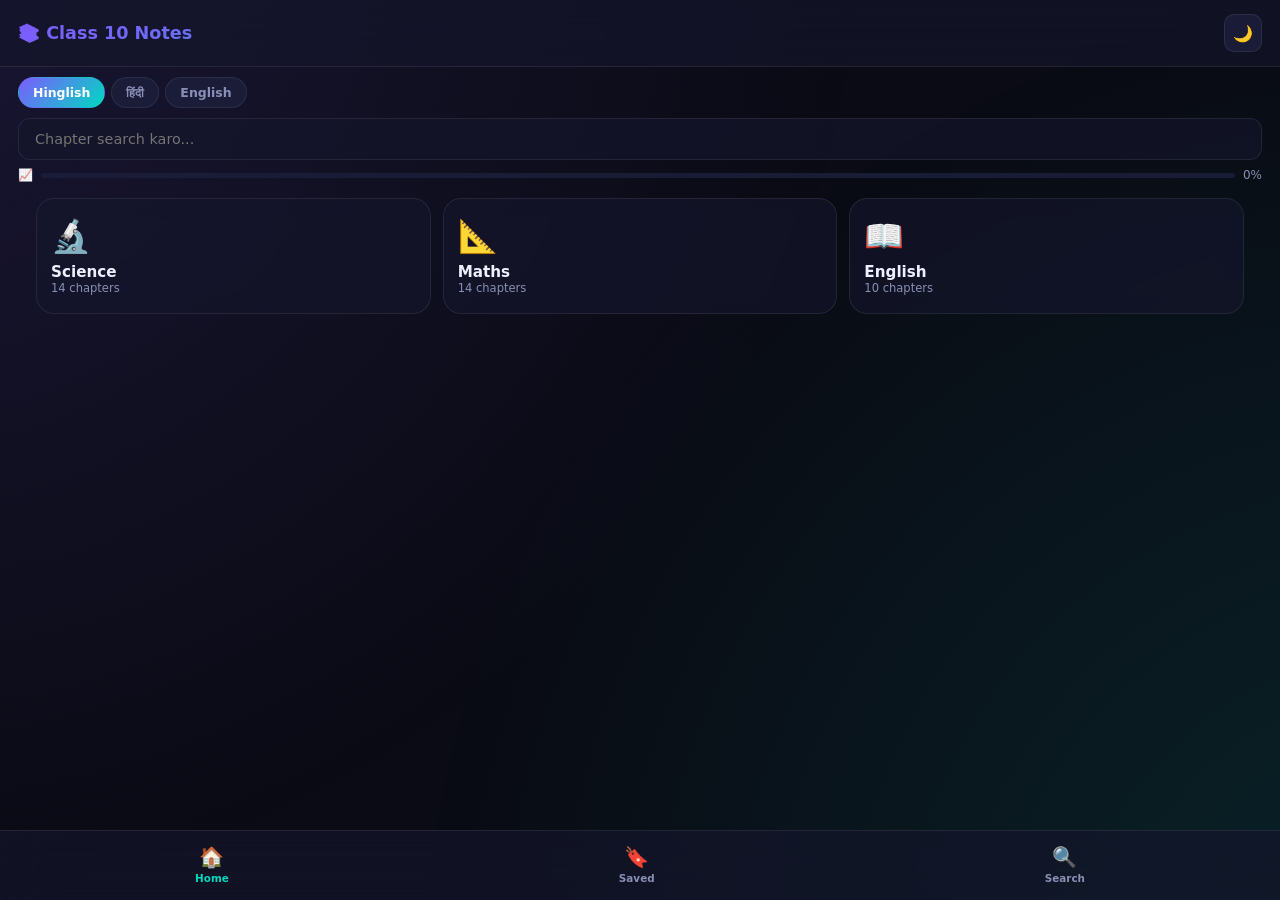
==== commit 4d3b5be6: "Added 14 Science + 14 Maths + 10 English chapters" ====
--- a/index.html
+++ b/index.html
@@ -6,13 +6,13 @@
 <title>Class 10 Notes - Uttarakhand Board</title>
 <style>
 :root{--bg:#0a0b14;--card:rgba(20,22,43,0.7);--card2:rgba(28,31,58,0.9);--text:#eef0ff;--muted:#8a8fb5;--accent:#7c5cff;--accent2:#00d9c0;--gold:#ffd93d;--border:rgba(255,255,255,0.08);--shadow:0 10px 40px -10px rgba(124,92,255,0.4);}
-.light{--bg:#f5f6fc;--card:rgba(255,255,255,0.8);--card2:rgba(240,241,250,0.9);--text:#14162b;--muted:#6b6f8a;--border:rgba(0,0,0,0.05);--shadow:0 10px 40px -10px rgba(124,92,255,0.2);}
-*{margin:0;padding:0;box-sizing:border-box;font-family:'Segoe UI',system-ui,sans-serif;-webkit-tap-highlight-color:transparent;}
-body{background:var(--bg);color:var(--text);min-height:100vh;transition:.35s;padding-bottom:90px;overflow-x:hidden;}
-body::before{content:'';position:fixed;top:-50%;left:-50%;width:200%;height:200%;background:radial-gradient(circle at 20% 20%,rgba(124,92,255,0.15),transparent 40%),radial-gradient(circle at 80% 80%,rgba(0,217,192,0.12),transparent 40%);z-index:-1;pointer-events:none;}
+.light{--bg:#f5f6fc;--card:rgba(255,255,255,0.8);--card2:rgba(240,241,250,0.9);--text:#14162b;--muted:#6b6f8a;--border:rgba(0,0,0,0.05);}
+*{margin:0;padding:0;box-sizing:border-box;font-family:'Segoe UI',system-ui,sans-serif;}
+body{background:var(--bg);color:var(--text);min-height:100vh;padding-bottom:90px;}
+body::before{content:'';position:fixed;top:-50%;left:-50%;width:200%;height:200%;background:radial-gradient(circle at 20% 20%,rgba(124,92,255,0.15),transparent 40%),radial-gradient(circle at 80% 80%,rgba(0,217,192,0.12),transparent 40%);z-index:-1;}
 header{position:sticky;top:0;background:var(--card);backdrop-filter:blur(20px);border-bottom:1px solid var(--border);padding:14px 18px;display:flex;align-items:center;gap:10px;z-index:100;}
 header h1{font-size:1.1rem;font-weight:800;flex:1;background:linear-gradient(135deg,var(--accent),var(--accent2));-webkit-background-clip:text;-webkit-text-fill-color:transparent;}
-.icon-btn{background:var(--card2);border:1px solid var(--border);color:var(--text);width:38px;height:38px;border-radius:10px;cursor:pointer;font-size:1rem;display:flex;align-items:center;justify-content:center;}
+.icon-btn{background:var(--card2);border:1px solid var(--border);color:var(--text);width:38px;height:38px;border-radius:10px;cursor:pointer;font-size:1rem;}
 .lang-bar{display:flex;gap:6px;padding:10px 18px 0;overflow-x:auto;}
 .lang-btn{background:var(--card2);border:1px solid var(--border);color:var(--muted);padding:7px 14px;border-radius:20px;cursor:pointer;font-size:.78rem;font-weight:600;white-space:nowrap;}
 .lang-btn.active{background:linear-gradient(135deg,var(--accent),var(--accent2));color:#fff;border-color:transparent;}
@@ -22,26 +22,26 @@
 .progress-bar{flex:1;height:5px;background:var(--card2);border-radius:10px;overflow:hidden;}
 .progress-fill{height:100%;background:linear-gradient(90deg,var(--accent),var(--accent2));width:0%;transition:width .5s;}
 .subjects{display:grid;grid-template-columns:repeat(2,1fr);gap:12px;padding:8px 18px 18px;}
-.subj-card{background:var(--card);border:1px solid var(--border);border-radius:18px;padding:18px 14px;cursor:pointer;transition:.3s;animation:fadeUp .5s backwards;backdrop-filter:blur(10px);}
+.subj-card{background:var(--card);border:1px solid var(--border);border-radius:18px;padding:18px 14px;cursor:pointer;transition:.3s;backdrop-filter:blur(10px);animation:fadeUp .5s backwards;}
 .subj-card:hover{transform:translateY(-5px);border-color:var(--accent);box-shadow:var(--shadow);}
 .subj-card .emoji{font-size:2rem;display:block;margin-bottom:8px;}
 .subj-card h3{font-size:.95rem;font-weight:700;}
 .subj-card p{font-size:.72rem;color:var(--muted);}
 @keyframes fadeUp{from{opacity:0;transform:translateY(20px);}to{opacity:1;transform:translateY(0);}}
-.view{display:none;padding:0 18px;animation:fadeUp .4s;}
+.view{display:none;padding:0 18px;}
 .view.active{display:block;}
 .back-btn{background:var(--card2);border:1px solid var(--border);color:var(--accent2);cursor:pointer;font-size:.85rem;padding:9px 14px;font-weight:600;border-radius:10px;margin:12px 0;}
-.chapter{background:var(--card);border:1px solid var(--border);border-radius:14px;padding:16px;margin-bottom:10px;cursor:pointer;transition:.25s;display:flex;justify-content:space-between;align-items:center;gap:10px;backdrop-filter:blur(10px);}
+.chapter{background:var(--card);border:1px solid var(--border);border-radius:14px;padding:16px;margin-bottom:10px;cursor:pointer;display:flex;justify-content:space-between;align-items:center;gap:10px;backdrop-filter:blur(10px);}
 .chapter:hover{border-color:var(--accent2);transform:translateX(5px);}
 .chapter h4{font-size:.9rem;font-weight:600;flex:1;}
-.content-box{background:var(--card);border:1px solid var(--border);border-radius:16px;padding:20px;margin-bottom:14px;line-height:1.75;backdrop-filter:blur(10px);}
+.content-box{background:var(--card);border:1px solid var(--border);border-radius:16px;padding:20px;margin-bottom:14px;line-height:1.7;backdrop-filter:blur(10px);}
 .content-box h3{font-size:1rem;margin:14px 0 8px;color:var(--accent2);}
 .content-box h3:first-child{margin-top:0;}
 .content-box h4{font-size:.9rem;margin:10px 0 5px;color:var(--accent);}
 .content-box p,.content-box li{font-size:.88rem;margin-bottom:6px;}
 .content-box ul{padding-left:20px;margin-bottom:10px;}
 .content-box b{color:var(--accent2);}
-.content-box .tip{background:linear-gradient(135deg,rgba(255,217,61,0.15),rgba(255,217,61,0.05));border-left:3px solid var(--gold);padding:10px 12px;border-radius:8px;margin:10px 0;font-size:.85rem;}
+.content-box .tip{background:rgba(255,217,61,0.1);border-left:3px solid var(--gold);padding:10px 12px;border-radius:8px;margin:10px 0;font-size:.85rem;}
 .tabs{display:flex;gap:6px;margin-bottom:14px;overflow-x:auto;padding-bottom:4px;}
 .tab{background:var(--card2);border:1px solid var(--border);color:var(--muted);padding:9px 16px;border-radius:10px;cursor:pointer;font-size:.8rem;white-space:nowrap;font-weight:600;}
 .tab.active{background:linear-gradient(135deg,var(--accent),var(--accent2));color:#fff;border-color:transparent;}
@@ -89,67 +89,56 @@
 <div class="bottom-nav">
 <button onclick="goHome()" id="navHome" class="active"><span>&#127968;</span>Home</button>
 <button onclick="showBookmarks()" id="navSaved"><span>&#128278;</span>Saved</button>
-<button onclick="document.getElementById('searchBox').focus()" id="navSearch"><span>&#128269;</span>Search</button>
+<button onclick="document.getElementById('searchBox').focus()"><span>&#128269;</span>Search</button>
 </div>
 <script>
 var LANG='hinglish';
 function t(o){return o[LANG]||o.hinglish;}
+function C(id,th,n,s,q,m){return {id:id,title:th,notes:n,summary:s,questions:q,mcqs:m};}
 var DATA={};
 DATA.science={name:{hinglish:"Science",hindi:"विज्ञान",english:"Science"},emoji:"\uD83D\uDD2C",chapters:[
-{id:"sci1",title:{hinglish:"Chemical Reactions & Equations",hindi:"रासायनिक अभिक्रियाएँ",english:"Chemical Reactions"},notes:{hinglish:"<h3>Chemical Reaction</h3><p>Jab composition badalta hai.</p><h3>4 Signs</h3><ul><li>Gas nikalna</li><li>Temperature change</li><li>Colour change</li><li>Precipitate</li></ul><h3>5 Types</h3><h4>1. Combination</h4><p>CaO + H2O -> Ca(OH)2</p><h4>2. Decomposition</h4><p>CaCO3 -> CaO + CO2</p><h4>3. Displacement</h4><p>Fe + CuSO4 -> FeSO4 + Cu</p><h4>4. Double Displacement</h4><p>AgNO3 + NaCl -> AgCl + NaNO3</p><h4>5. Redox</h4><p>Oxidation + Reduction</p><div class='tip'>OIL RIG - Oxidation Is Loss, Reduction Is Gain</div><h3>Corrosion & Rancidity</h3><p>Corrosion: rust. Rancidity: oil smell.</p>",hindi:"<h3>रासायनिक अभिक्रिया</h3><p>जब संघटन बदलता है।</p><h3>4 संकेत</h3><ul><li>गैस निकलना</li><li>तापमान परिवर्तन</li><li>रंग परिवर्तन</li><li>अवक्षेप</li></ul><h3>5 प्रकार</h3><h4>1. संयोजन</h4><p>CaO + H2O -> Ca(OH)2</p><h4>2. वियोजन</h4><p>CaCO3 -> CaO + CO2</p><h4>3. विस्थापन</h4><p>Fe + CuSO4 -> FeSO4 + Cu</p><h4>4. द्वि-विस्थापन</h4><p>AgNO3 + NaCl -> AgCl + NaNO3</p><h4>5. रेडॉक्स</h4><p>ऑक्सीकरण + अपचयन</p><div class='tip'>OIL RIG - Oxidation Is Loss, Reduction Is Gain</div><h3>संक्षारण, विकृतगंधिता</h3><p>जंग, तेल गंध।</p>",english:"<h3>Chemical Reaction</h3><p>When composition changes.</p><h3>4 Signs</h3><ul><li>Gas evolution</li><li>Temperature change</li><li>Colour change</li><li>Precipitate</li></ul><h3>5 Types</h3><h4>1. Combination</h4><p>CaO + H2O -> Ca(OH)2</p><h4>2. Decomposition</h4><p>CaCO3 -> CaO + CO2</p><h4>3. Displacement</h4><p>Fe + CuSO4 -> FeSO4 + Cu</p><h4>4. Double Displacement</h4><p>AgNO3 + NaCl -> AgCl + NaNO3</p><h4>5. Redox</h4><p>Oxidation + Reduction</p><div class='tip'>OIL RIG - Oxidation Is Loss, Reduction Is Gain</div><h3>Corrosion & Rancidity</h3><p>Rust, oil smell change.</p>"},summary:{hinglish:"5 types of reactions, oxidation-reduction, corrosion, rancidity.",hindi:"5 प्रकार, ऑक्सीकरण-अपचयन, संक्षारण।",english:"5 types, redox, corrosion, rancidity."},questions:[{q:{hinglish:"4 signs?",hindi:"4 संकेत?",english:"4 signs?"},a:{hinglish:"Gas, temp, colour, precipitate",hindi:"गैस, तापमान, रंग, अवक्षेप",english:"Gas, temp, colour, precipitate"}}],mcqs:[{q:{hinglish:"CaO+H2O->Ca(OH)2?",hindi:"CaO+H2O->Ca(OH)2?",english:"CaO+H2O->Ca(OH)2?"},opts:["Decomposition","Combination","Displacement","Redox"],ans:1}]},
-{id:"sci2",title:{hinglish:"Acids, Bases & Salts",hindi:"अम्ल, क्षार एवं लवण",english:"Acids, Bases & Salts"},notes:{hinglish:"<h3>Acid</h3><p>Khatta, blue litmus red, pH<7. HCl, H2SO4</p><h3>Base</h3><p>Kadwa, red litmus blue, pH>7. NaOH</p><h3>pH Scale</h3><p>0-14. <7 acid, 7 neutral, >7 base.</p><h3>Neutralization</h3><p>HCl + NaOH -> NaCl + H2O</p>",hindi:"<h3>अम्ल</h3><p>खट्टा, नीला लिटमस लाल, pH<7।</p><h3>क्षार</h3><p>कड़वा, लाल लिटमस नीला, pH>7।</p><h3>pH स्केल</h3><p>0-14।</p><h3>उदासीनीकरण</h3><p>HCl + NaOH -> NaCl + H2O</p>",english:"<h3>Acid</h3><p>Sour, pH<7.</p><h3>Base</h3><p>Bitter, pH>7.</p><h3>pH Scale</h3><p>0-14.</p><h3>Neutralization</h3><p>HCl + NaOH -> NaCl + H2O</p>"},summary:{hinglish:"Acid-base, pH, neutralization.",hindi:"अम्ल-क्षार, pH, उदासीनीकरण।",english:"Acid-base, pH, neutralization."},questions:[{q:{hinglish:"Acid vs Base?",hindi:"अम्ल बनाम क्षार?",english:"Acid vs Base?"},a:{hinglish:"Acid pH<7, Base pH>7",hindi:"अम्ल pH<7, क्षार pH>7",english:"Acid pH<7, Base pH>7"}}],mcqs:[{q:{hinglish:"pH range?",hindi:"pH परास?",english:"pH range?"},opts:["0-7","7-14","0-14","1-10"],ans:2}]},
-{id:"sci3",title:{hinglish:"Metals & Non-Metals",hindi:"धातु एवं अधातु",english:"Metals & Non-Metals"},notes:{hinglish:"<h3>Metals</h3><p>Hard, shiny, malleable, conductor. Fe, Cu, Au.</p><h3>Non-Metals</h3><p>Soft, dull, bad conductor. C, S, P.</p><h3>Reactivity</h3><p>K > Na > Ca > Mg > Al > Zn > Fe > Pb > Cu > Hg > Ag > Au</p>",hindi:"<h3>धातु</h3><p>कठोर, चमकदार, सुचालक।</p><h3>अधातु</h3><p>मुलायम, कुचालक।</p><h3>अभिक्रियाशीलता</h3><p>K > Na > Ca > Mg > Al > Zn > Fe > Pb > Cu > Hg > Ag > Au</p>",english:"<h3>Metals</h3><p>Hard, shiny, conductor.</p><h3>Non-Metals</h3><p>Soft, dull, bad conductor.</p><h3>Reactivity</h3><p>K > Na > Ca > Mg > Al > Zn > Fe > Pb > Cu > Hg > Ag > Au</p>"},summary:{hinglish:"Metal-nonmetal properties, reactivity.",hindi:"धातु-अधातु गुण।",english:"Metal-nonmetal properties, reactivity."},questions:[{q:{hinglish:"Metal + O2?",hindi:"धातु + O2?",english:"Metal + O2?"},a:{hinglish:"Basic oxide. 2Mg+O2->2MgO",hindi:"क्षारीय ऑक्साइड।",english:"Basic oxide. 2Mg+O2->2MgO"}}],mcqs:[{q:{hinglish:"Metal nahi?",hindi:"धातु नहीं?",english:"Not a metal?"},opts:["Iron","Copper","Sulphur","Gold"],ans:2}]}
+C("sci1",{hinglish:"Chemical Reactions & Equations",hindi:"रासायनिक अभिक्रियाएँ",english:"Chemical Reactions"},{hinglish:"<h3>Chemical Reaction</h3><p>Jab composition badalta hai.</p><h3>4 Signs</h3><ul><li>Gas nikalna</li><li>Temperature change</li><li>Colour change</li><li>Precipitate</li></ul><h3>5 Types</h3><h4>1. Combination</h4><p>CaO+H2O->Ca(OH)2</p><h4>2. Decomposition</h4><p>CaCO3->CaO+CO2</p><h4>3. Displacement</h4><p>Fe+CuSO4->FeSO4+Cu</p><h4>4. Double Displacement</h4><p>AgNO3+NaCl->AgCl+NaNO3</p><h4>5. Redox</h4><p>Oxidation+Reduction</p><div class='tip'>OIL RIG</div><h3>Corrosion & Rancidity</h3>",hindi:"<h3>रासायनिक अभिक्रिया</h3><p>संघटन बदलता है।</p><h3>4 संकेत</h3><ul><li>गैस</li><li>तापमान</li><li>रंग</li><li>अवक्षेप</li></ul><h3>5 प्रकार</h3><h4>1. संयोजन</h4><p>CaO+H2O->Ca(OH)2</p><h4>2. वियोजन</h4><p>CaCO3->CaO+CO2</p><h4>3. विस्थापन</h4><p>Fe+CuSO4->FeSO4+Cu</p><h4>4. द्वि-विस्थापन</h4><p>AgNO3+NaCl->AgCl+NaNO3</p><h4>5. रेडॉक्स</h4><p>ऑक्सीकरण+अपचयन</p><h3>संक्षारण, विकृतगंधिता</h3>",english:"<h3>Chemical Reaction</h3><p>Composition changes.</p><h3>4 Signs</h3><ul><li>Gas</li><li>Temp</li><li>Colour</li><li>Precipitate</li></ul><h3>5 Types</h3><h4>1. Combination</h4><p>CaO+H2O->Ca(OH)2</p><h4>2. Decomposition</h4><p>CaCO3->CaO+CO2</p><h4>3. Displacement</h4><p>Fe+CuSO4->FeSO4+Cu</p><h4>4. Double Displacement</h4><p>AgNO3+NaCl->AgCl+NaNO3</p><h4>5. Redox</h4><p>Oxidation+Reduction</p><h3>Corrosion, Rancidity</h3>"},{hinglish:"5 types, redox, corrosion, rancidity.",hindi:"5 प्रकार, रेडॉक्स, संक्षारण।",english:"5 types, redox, corrosion, rancidity."},[{q:{hinglish:"4 signs?",hindi:"4 संकेत?",english:"4 signs?"},a:{hinglish:"Gas, temp, colour, precipitate",hindi:"गैस, तापमान, रंग, अवक्षेप",english:"Gas, temp, colour, precipitate"}}],[{q:{hinglish:"CaO+H2O->?",hindi:"CaO+H2O->?",english:"CaO+H2O->?"},opts:["Decomp","Combination","Disp","Redox"],ans:1},{q:{hinglish:"Rust?",hindi:"जंग?",english:"Rust?"},opts:["FeO","Fe2O3.xH2O","Fe3O4","FeCl3"],ans:1}]),
+C("sci2",{hinglish:"Acids, Bases & Salts",hindi:"अम्ल, क्षार, लवण",english:"Acids, Bases & Salts"},{hinglish:"<h3>Acid</h3><p>Khatta, blue litmus red, pH<7. HCl, H2SO4</p><h3>Base</h3><p>Kadwa, red litmus blue, pH>7. NaOH</p><h3>pH Scale</h3><p>0-14. <7 acid, 7 neutral, >7 base</p><h3>Neutralization</h3><p>HCl+NaOH->NaCl+H2O</p><h3>Acid+Metal</h3><p>Zn+H2SO4->ZnSO4+H2</p>",hindi:"<h3>अम्ल</h3><p>खट्टा, pH<7। HCl, H2SO4</p><h3>क्षार</h3><p>कड़वा, pH>7। NaOH</p><h3>pH स्केल</h3><p>0-14।</p><h3>उदासीनीकरण</h3><p>HCl+NaOH->NaCl+H2O</p><h3>अम्ल+धातु</h3><p>Zn+H2SO4->ZnSO4+H2</p>",english:"<h3>Acid</h3><p>Sour, pH<7.</p><h3>Base</h3><p>Bitter, pH>7.</p><h3>pH</h3><p>0-14.</p><h3>Neutralization</h3><p>HCl+NaOH->NaCl+H2O</p><h3>Acid+Metal</h3><p>Zn+H2SO4->ZnSO4+H2</p>"},{hinglish:"Acid-base, pH, neutralization.",hindi:"अम्ल-क्षार, pH।",english:"Acid-base, pH, neutralization."},[{q:{hinglish:"Acid vs Base?",hindi:"अम्ल बनाम क्षार?",english:"Acid vs Base?"},a:{hinglish:"Acid pH<7, Base pH>7",hindi:"अम्ल pH<7, क्षार pH>7",english:"Acid pH<7, Base pH>7"}}],[{q:{hinglish:"pH range?",hindi:"pH परास?",english:"pH range?"},opts:["0-7","7-14","0-14","1-10"],ans:2},{q:{hinglish:"Blue litmus red?",hindi:"नीला लिटमस लाल?",english:"Blue litmus red?"},opts:["Base","Acid","Salt","Water"],ans:1}]),
+C("sci3",{hinglish:"Metals & Non-Metals",hindi:"धातु एवं अधातु",english:"Metals & Non-Metals"},{hinglish:"<h3>Metals</h3><p>Hard, shiny, malleable, conductor. Fe, Cu, Au</p><h3>Non-Metals</h3><p>Soft, dull, bad conductor. C, S, P</p><h3>Reactions</h3><p>Metal+O2->Basic oxide</p><p>Non-metal+O2->Acidic oxide</p><h3>Reactivity Series</h3><p>K>Na>Ca>Mg>Al>Zn>Fe>Pb>Cu>Hg>Ag>Au</p>",hindi:"<h3>धातु</h3><p>कठोर, सुचालक।</p><h3>अधातु</h3><p>मुलायम, कुचालक।</p><h3>अभिक्रियाएँ</h3><p>धातु+O2->क्षारीय ऑक्साइड</p><p>अधातु+O2->अम्लीय ऑक्साइड</p><h3>अभिक्रियाशीलता</h3><p>K>Na>Ca>Mg>Al>Zn>Fe>Pb>Cu>Hg>Ag>Au</p>",english:"<h3>Metals</h3><p>Hard, shiny, conductor.</p><h3>Non-Metals</h3><p>Soft, dull, bad conductor.</p><h3>Reactions</h3><p>Metal+O2->Basic</p><p>Non-metal+O2->Acidic</p><h3>Reactivity Series</h3><p>K>Na>Ca>Mg>Al>Zn>Fe>Pb>Cu>Hg>Ag>Au</p>"},{hinglish:"Properties, reactions, reactivity series.",hindi:"गुण, अभिक्रियाएँ, अभिक्रियाशीलता।",english:"Properties, reactions, reactivity series."},[{q:{hinglish:"Metal+O2?",hindi:"धातु+O2?",english:"Metal+O2?"},a:{hinglish:"Basic oxide. 2Mg+O2->2MgO",hindi:"क्षारीय ऑक्साइड।",english:"Basic oxide."}}],[{q:{hinglish:"Metal nahi?",hindi:"धातु नहीं?",english:"Not a metal?"},opts:["Iron","Copper","Sulphur","Gold"],ans:2},{q:{hinglish:"Top reactive?",hindi:"सर्वाधिक क्रियाशील?",english:"Top reactive?"},opts:["Gold","Potassium","Iron","Copper"],ans:1}]),
+C("sci4",{hinglish:"Carbon & Its Compounds",hindi:"कार्बन एवं इसके यौगिक",english:"Carbon & Its Compounds"},{hinglish:"<h3>Carbon</h3><p>Tetravalent - 4 bonds banata hai. Catenation - chains.</p><h3>Allotropes</h3><ul><li>Diamond - hardest</li><li>Graphite - conductor</li><li>Fullerene - C60</li></ul><h3>Functional Groups</h3><ul><li>Alcohol -OH</li><li>Aldehyde -CHO</li><li>Ketone -CO-</li><li>Carboxylic -COOH</li></ul><h3>Homologous Series</h3><p>Same functional group, CH2 ka difference.</p><h3>Soaps & Detergents</h3>",hindi:"<h3>कार्बन</h3><p>चतुःसंयोजक। 4 बंध।</p><h3>अपरूप</h3><ul><li>हीरा - कठोरतम</li><li>ग्रेफाइट - सुचालक</li><li>फुलरीन - C60</li></ul><h3>क्रियात्मक समूह</h3><ul><li>एल्कोहॉल -OH</li><li>एल्डिहाइड -CHO</li><li>कीटोन -CO-</li><li>कार्बोक्सिलिक -COOH</li></ul><h3>समजातीय श्रेणी</h3><h3>साबुन, अपमार्जक</h3>",english:"<h3>Carbon</h3><p>Tetravalent, 4 bonds. Catenation.</p><h3>Allotropes</h3><ul><li>Diamond - hardest</li><li>Graphite - conductor</li><li>Fullerene - C60</li></ul><h3>Functional Groups</h3><ul><li>Alcohol -OH</li><li>Aldehyde -CHO</li><li>Ketone -CO-</li><li>Carboxylic -COOH</li></ul><h3>Homologous Series</h3><h3>Soaps & Detergents</h3>"},{hinglish:"Carbon compounds, allotropes, functional groups, soaps.",hindi:"कार्बन यौगिक, अपरूप, क्रियात्मक समूह।",english:"Carbon compounds, allotropes, functional groups, soaps."},[{q:{hinglish:"Diamond vs Graphite?",hindi:"हीरा बनाम ग्रेफाइट?",english:"Diamond vs Graphite?"},a:{hinglish:"Diamond hardest, graphite conductor.",hindi:"हीरा कठोरतम, ग्रेफाइट सुचालक।",english:"Diamond hardest, graphite conductor."}}],[{q:{hinglish:"Carboxylic acid group?",hindi:"कार्बोक्सिलिक समूह?",english:"Carboxylic group?"},opts:["-OH","-CHO","-COOH","-CO-"],ans:2},{q:{hinglish:"C60?",hindi:"C60?",english:"C60?"},opts:["Diamond","Graphite","Fullerene","Coal"],ans:2}]),
+C("sci5",{hinglish:"Life Processes",hindi:"जैव प्रक्रम",english:"Life Processes"},{hinglish:"<h3>Nutrition</h3><p>Autotrophic - photosynthesis. Heterotrophic - others.</p><h3>Respiration</h3><p>Aerobic (O2) vs Anaerobic (no O2).</p><h3>Transportation</h3><p>Human heart 4 chambers. Xylem, phloem in plants.</p><h3>Excretion</h3><p>Kidney - nephron. Urine formation.</p>",hindi:"<h3>पोषण</h3><p>स्वपोषी - प्रकाश संश्लेषण। विषमपोषी।</p><h3>श्वसन</h3><p>वायवीय बनाम अवायवीय।</p><h3>परिवहन</h3><p>मानव हृदय 4 कक्ष। जाइलम, फ्लोएम।</p><h3>उत्सर्जन</h3><p>गुर्दा - नेफ्रॉन।</p>",english:"<h3>Nutrition</h3><p>Autotrophic - photosynthesis. Heterotrophic.</p><h3>Respiration</h3><p>Aerobic vs Anaerobic.</p><h3>Transportation</h3><p>Human heart 4 chambers. Xylem, phloem.</p><h3>Excretion</h3><p>Kidney - nephron.</p>"},{hinglish:"Nutrition, respiration, transportation, excretion.",hindi:"पोषण, श्वसन, परिवहन, उत्सर्जन।",english:"Nutrition, respiration, transportation, excretion."},[{q:{hinglish:"Heart chambers?",hindi:"हृदय कक्ष?",english:"Heart chambers?"},a:{hinglish:"4 chambers: 2 atria, 2 ventricles",hindi:"4 कक्ष: 2 अलिंद, 2 निलय",english:"4 chambers: 2 atria, 2 ventricles"}}],[{q:{hinglish:"Photosynthesis?",hindi:"प्रकाश संश्लेषण?",english:"Photosynthesis?"},opts:["O2 use","CO2 use","N2 use","H2 use"],ans:1},{q:{hinglish:"Kidney unit?",hindi:"गुर्दा इकाई?",english:"Kidney unit?"},opts:["Neuron","Nephron","Alveoli","Villi"],ans:1}]),
+C("sci6",{hinglish:"Control & Coordination",hindi:"नियंत्रण एवं समन्वय",english:"Control & Coordination"},{hinglish:"<h3>Nervous System</h3><p>Neuron - structural unit. Brain, spinal cord.</p><h3>Reflex Action</h3><p>Sudden response. Spinal cord controls.</p><h3>Hormones</h3><ul><li>Thyroid - thyroxine</li><li>Pancreas - insulin</li><li>Adrenal - adrenaline</li><li>Pituitary - growth hormone</li></ul><h3>Plant Hormones</h3><p>Auxin, gibberellin, cytokinin, abscisic acid.</p>",hindi:"<h3>तंत्रिका तंत्र</h3><p>न्यूरॉन इकाई। मस्तिष्क, मेरुरज्जु।</p><h3>प्रतिवर्त क्रिया</h3><p>मेरुरज्जु नियंत्रित।</p><h3>हार्मोन</h3><ul><li>थायरॉइड - थायरॉक्सिन</li><li>अग्न्याशय - इंसुलिन</li><li>अधिवृक्क - एड्रेनालिन</li><li>पीयूष - वृद्धि</li></ul><h3>पादप हार्मोन</h3><p>ऑक्सिन, जिबरेलिन।</p>",english:"<h3>Nervous System</h3><p>Neuron. Brain, spinal cord.</p><h3>Reflex Action</h3><p>Spinal cord.</p><h3>Hormones</h3><ul><li>Thyroid - thyroxine</li><li>Pancreas - insulin</li><li>Adrenal - adrenaline</li><li>Pituitary - growth</li></ul><h3>Plant Hormones</h3><p>Auxin, gibberellin.</p>"},{hinglish:"Nervous system, hormones, plant hormones.",hindi:"तंत्रिका तंत्र, हार्मोन।",english:"Nervous system, hormones, plant hormones."},[{q:{hinglish:"Neuron?",hindi:"न्यूरॉन?",english:"Neuron?"},a:{hinglish:"Structural & functional unit of nervous system",hindi:"तंत्रिका तंत्र की इकाई",english:"Structural & functional unit"}}],[{q:{hinglish:"Insulin?",hindi:"इंसुलिन?",english:"Insulin?"},opts:["Thyroid","Pancreas","Adrenal","Pituitary"],ans:1},{q:{hinglish:"Reflex control?",hindi:"प्रतिवर्त नियंत्रण?",english:"Reflex control?"},opts:["Brain","Spinal cord","Heart","Lungs"],ans:1}]),
+C("sci7",{hinglish:"How do Organisms Reproduce",hindi:"जीव जनन कैसे करते हैं",english:"How do Organisms Reproduce"},{hinglish:"<h3>Asexual</h3><ul><li>Fission - Amoeba</li><li>Budding - Yeast</li><li>Fragmentation - Spirogyra</li><li>Regeneration - Planaria</li><li>Vegetative - Potato</li></ul><h3>Sexual in Plants</h3><p>Stamen (male), Pistil (female). Pollination, fertilization.</p><h3>Human Reproduction</h3><p>Male: testes. Female: ovary. Fertilization in fallopian tube.</p><h3>Contraception</h3><p>Barrier, hormonal, surgical.</p>",hindi:"<h3>अलैंगिक</h3><ul><li>विखंडन - अमीबा</li><li>मुकुलन - यीस्ट</li><li>खंडन - स्पाइरोगाइरा</li><li>पुनरुद्भवन - प्लेनेरिया</li></ul><h3>पादप लैंगिक</h3><p>पुंकेसर, स्त्रीकेसर। परागण।</p><h3>मानव जनन</h3><p>पुरुष: वृषण। महिला: अंडाशय।</p><h3>गर्भनिरोध</h3><p>अवरोध, हार्मोनल, शल्य।</p>",english:"<h3>Asexual</h3><ul><li>Fission - Amoeba</li><li>Budding - Yeast</li><li>Fragmentation - Spirogyra</li><li>Regeneration - Planaria</li></ul><h3>Sexual in Plants</h3><p>Stamen, Pistil. Pollination.</p><h3>Human</h3><p>Male: testes. Female: ovary.</p><h3>Contraception</h3><p>Barrier, hormonal, surgical.</p>"},{hinglish:"Asexual, sexual, human reproduction, contraception.",hindi:"अलैंगिक, लैंगिक, मानव जनन।",english:"Asexual, sexual, human reproduction, contraception."},[{q:{hinglish:"Fission example?",hindi:"विखंडन उदाहरण?",english:"Fission example?"},a:{hinglish:"Amoeba",hindi:"अमीबा",english:"Amoeba"}}],[{q:{hinglish:"Yeast reproduces by?",hindi:"यीस्ट कैसे?",english:"Yeast by?"},opts:["Fission","Budding","Fragmentation","Regeneration"],ans:1},{q:{hinglish:"Fertilization site?",hindi:"निषेचन स्थल?",english:"Fertilization site?"},opts:["Uterus","Fallopian tube","Ovary","Vagina"],ans:1}]),
+C("sci8",{hinglish:"Heredity & Evolution",hindi:"आनुवंशिकता एवं विकास",english:"Heredity & Evolution"},{hinglish:"<h3>Heredity</h3><p>Characters transfer from parents to offspring. Mendel's laws.</p><h3>Mendel's Experiment</h3><p>Pea plants. F1 - all tall. F2 - 3:1 ratio.</p><h3>Sex Determination</h3><p>XX - female, XY - male. Father decides.</p><h3>Evolution</h3><p>Darwin - natural selection. Lamarck - acquired characters.</p>",hindi:"<h3>आनुवंशिकता</h3><p>माता-पिता से संतान में। मेंडल के नियम।</p><h3>मेंडल प्रयोग</h3><p>मटर। F1 सभी लंबे। F2 3:1।</p><h3>लिंग निर्धारण</h3><p>XX मादा, XY नर। पिता तय करता।</p><h3>विकास</h3><p>डार्विन - प्राकृतिक चयन।</p>",english:"<h3>Heredity</h3><p>Traits from parents. Mendel's laws.</p><h3>Mendel</h3><p>Pea. F1 all tall. F2 3:1.</p><h3>Sex Determination</h3><p>XX female, XY male. Father decides.</p><h3>Evolution</h3><p>Darwin - natural selection.</p>"},{hinglish:"Heredity, Mendel, sex determination, evolution.",hindi:"आनुवंशिकता, मेंडल, विकास।",english:"Heredity, Mendel, sex determination, evolution."},[{q:{hinglish:"F2 ratio?",hindi:"F2 अनुपात?",english:"F2 ratio?"},a:{hinglish:"3:1 (tall:short)",hindi:"3:1 (लंबा:बौना)",english:"3:1"}}],[{q:{hinglish:"Male chromosomes?",hindi:"नर गुणसूत्र?",english:"Male chromosomes?"},opts:["XX","XY","YY","XO"],ans:1},{q:{hinglish:"Evolution theory?",hindi:"विकास सिद्धांत?",english:"Evolution theory?"},opts:["Lamarck","Darwin","Mendel","Newton"],ans:1}]),
+C("sci9",{hinglish:"Light - Reflection & Refraction",hindi:"प्रकाश - परावर्तन एवं अपवर्तन",english:"Light - Reflection & Refraction"},{hinglish:"<h3>Reflection</h3><p>Angle i = angle r. Laws of reflection.</p><h3>Spherical Mirrors</h3><ul><li>Concave - converging</li><li>Convex - diverging</li></ul><h3>Mirror Formula</h3><p>1/v + 1/u = 1/f. Magnification m = -v/u</p><h3>Refraction</h3><p>Speed change when medium changes. Snell's law: sin i/sin r = n</p><h3>Lens Formula</h3><p>1/v - 1/u = 1/f. Power P = 1/f (dioptre)</p>",hindi:"<h3>परावर्तन</h3><p>आपतन कोण = परावर्तन कोण।</p><h3>गोलीय दर्पण</h3><ul><li>अवतल - अभिसारी</li><li>उत्तल - अपसारी</li></ul><h3>दर्पण सूत्र</h3><p>1/v + 1/u = 1/f</p><h3>अपवर्तन</h3><p>स्नेल नियम।</p><h3>लेंस सूत्र</h3><p>1/v - 1/u = 1/f. P=1/f</p>",english:"<h3>Reflection</h3><p>i = r.</p><h3>Mirrors</h3><ul><li>Concave - converging</li><li>Convex - diverging</li></ul><h3>Mirror Formula</h3><p>1/v + 1/u = 1/f</p><h3>Refraction</h3><p>Snell's law.</p><h3>Lens</h3><p>1/v - 1/u = 1/f. P=1/f</p>"},{hinglish:"Reflection, refraction, mirror & lens formulas.",hindi:"परावर्तन, अपवर्तन, सूत्र।",english:"Reflection, refraction, mirror & lens formulas."},[{q:{hinglish:"Mirror formula?",hindi:"दर्पण सूत्र?",english:"Mirror formula?"},a:{hinglish:"1/v + 1/u = 1/f",hindi:"1/v + 1/u = 1/f",english:"1/v + 1/u = 1/f"}}],[{q:{hinglish:"Concave mirror?",hindi:"अवतल दर्पण?",english:"Concave mirror?"},opts:["Diverging","Converging","Plane","None"],ans:1},{q:{hinglish:"Power unit?",hindi:"क्षमता इकाई?",english:"Power unit?"},opts:["Newton","Dioptre","Watt","Joule"],ans:1}]),
+C("sci10",{hinglish:"Human Eye & Colourful World",hindi:"मानव नेत्र एवं रंगीन संसार",english:"Human Eye & Colourful World"},{hinglish:"<h3>Human Eye</h3><p>Cornea, iris, pupil, lens, retina.</p><h3>Defects</h3><ul><li>Myopia - near sighted, concave lens</li><li>Hypermetropia - far sighted, convex lens</li><li>Presbyopia - old age</li></ul><h3>Prism</h3><p>Dispersion - 7 colours (VIBGYOR).</p><h3>Scattering</h3><p>Sky blue - Rayleigh scattering. Red sunset.</p>",hindi:"<h3>नेत्र</h3><p>कॉर्निया, आइरिस, पुतली, लेंस, रेटिना।</p><h3>दोष</h3><ul><li>निकट दृष्टि - अवतल</li><li>दूर दृष्टि - उत्तल</li><li>जरा दृष्टि</li></ul><h3>प्रिज्म</h3><p>विक्षेपण - 7 रंग।</p><h3>प्रकीर्णन</h3><p>आकाश नीला।</p>",english:"<h3>Human Eye</h3><p>Cornea, iris, pupil, lens, retina.</p><h3>Defects</h3><ul><li>Myopia - concave</li><li>Hypermetropia - convex</li><li>Presbyopia</li></ul><h3>Prism</h3><p>Dispersion - 7 colours.</p><h3>Scattering</h3><p>Sky blue.</p>"},{hinglish:"Eye structure, defects, prism, scattering.",hindi:"नेत्र, दोष, प्रिज्म।",english:"Eye, defects, prism, scattering."},[{q:{hinglish:"Myopia lens?",hindi:"निकट दृष्टि लेंस?",english:"Myopia lens?"},a:{hinglish:"Concave lens",hindi:"अवतल लेंस",english:"Concave lens"}}],[{q:{hinglish:"7 colours?",hindi:"7 रंग?",english:"7 colours?"},opts:["VIBGYOR","RGB","CMYK","None"],ans:0},{q:{hinglish:"Sky blue due to?",hindi:"आकाश नीला क्यों?",english:"Sky blue due to?"},opts:["Reflection","Scattering","Refraction","Dispersion"],ans:1}]),
+C("sci11",{hinglish:"Electricity",hindi:"विद्युत",english:"Electricity"},{hinglish:"<h3>Current</h3><p>I = Q/t. Unit: Ampere.</p><h3>Ohm's Law</h3><p>V = IR. R = resistance.</p><h3>Series & Parallel</h3><p>Series: R = R1+R2. Parallel: 1/R = 1/R1+1/R2</p><h3>Heating Effect</h3><p>H = I²Rt. Joule's law.</p><h3>Power</h3><p>P = VI = I²R = V²/R. Unit: Watt.</p>",hindi:"<h3>धारा</h3><p>I=Q/t. एम्पियर।</p><h3>ओम नियम</h3><p>V=IR</p><h3>श्रेणी और समांतर</h3><p>श्रेणी: R=R1+R2. समांतर: 1/R=1/R1+1/R2</p><h3>ताप प्रभाव</h3><p>H=I²Rt</p><h3>शक्ति</h3><p>P=VI. वाट।</p>",english:"<h3>Current</h3><p>I=Q/t. Ampere.</p><h3>Ohm's Law</h3><p>V=IR</p><h3>Series & Parallel</h3><p>Series: R=R1+R2. Parallel: 1/R=1/R1+1/R2</p><h3>Heating</h3><p>H=I²Rt</p><h3>Power</h3><p>P=VI. Watt.</p>"},{hinglish:"Ohm's law, series-parallel, heating, power.",hindi:"ओम नियम, श्रेणी-समांतर, शक्ति।",english:"Ohm's law, series-parallel, heating, power."},[{q:{hinglish:"Ohm's law?",hindi:"ओम नियम?",english:"Ohm's law?"},a:{hinglish:"V = IR",hindi:"V = IR",english:"V = IR"}}],[{q:{hinglish:"Series resistance?",hindi:"श्रेणी प्रतिरोध?",english:"Series resistance?"},opts:["R1+R2","R1*R2","1/(R1+R2)","R1-R2"],ans:0},{q:{hinglish:"Power unit?",hindi:"शक्ति इकाई?",english:"Power unit?"},opts:["Volt","Ampere","Watt","Ohm"],ans:2}]),
+C("sci12",{hinglish:"Magnetic Effects of Electric Current",hindi:"विद्युत धारा के चुम्बकीय प्रभाव",english:"Magnetic Effects of Electric Current"},{hinglish:"<h3>Magnetic Field</h3><p>Current carrying conductor field banata hai.</p><h3>Right Hand Thumb Rule</h3><p>Thumb - current, fingers - field.</p><h3>Solenoid</h3><p>Electromagnet. Uniform field.</p><h3>Force on Conductor</h3><p>Fleming's Left Hand Rule. Motor principle.</p><h3>Induction</h3><p>Fleming's Right Hand Rule. Generator principle.</p>",hindi:"<h3>चुम्बकीय क्षेत्र</h3><p>धारावाही चालक क्षेत्र बनाता।</p><h3>दक्षिण हस्त अंगुष्ठ नियम</h3><h3>परिनालिका</h3><p>विद्युत चुम्बक।</p><h3>बल</h3><p>फ्लेमिंग का वाम हस्त नियम।</p><h3>प्रेरण</h3><p>फ्लेमिंग का दक्षिण हस्त।</p>",english:"<h3>Magnetic Field</h3><p>Current creates field.</p><h3>Right Hand Thumb Rule</h3><h3>Solenoid</h3><p>Electromagnet.</p><h3>Force</h3><p>Fleming's Left Hand.</p><h3>Induction</h3><p>Fleming's Right Hand.</p>"},{hinglish:"Magnetic field, rules, solenoid, induction.",hindi:"चुम्बकीय क्षेत्र, नियम।",english:"Magnetic field, rules, solenoid, induction."},[{q:{hinglish:"Motor rule?",hindi:"मोटर नियम?",english:"Motor rule?"},a:{hinglish:"Fleming's Left Hand Rule",hindi:"फ्लेमिंग का वाम हस्त",english:"Fleming's Left Hand Rule"}}],[{q:{hinglish:"Solenoid makes?",hindi:"परिनालिका?",english:"Solenoid makes?"},opts:["Magnet","Electromagnet","Motor","Generator"],ans:1},{q:{hinglish:"Generator rule?",hindi:"जनित्र नियम?",english:"Generator rule?"},opts:["Left hand","Right hand","Ohm","Joule"],ans:1}]),
+C("sci13",{hinglish:"Our Environment",hindi:"हमारा पर्यावरण",english:"Our Environment"},{hinglish:"<h3>Ecosystem</h3><p>Biotic + abiotic. Food chain, food web.</p><h3>Trophic Levels</h3><p>Producers -> Herbivores -> Carnivores. 10% law.</p><h3>Ozone Depletion</h3><p>CFCs cause hole. UV rays harmful.</p><h3>Waste Management</h3><p>Biodegradable vs non-biodegradable.</p>",hindi:"<h3>पारितंत्र</h3><p>जैविक + अजैविक। खाद्य श्रृंखला।</p><h3>पोषण स्तर</h3><p>उत्पादक -> शाकाहारी -> मांसाहारी। 10% नियम।</p><h3>ओजोन क्षय</h3><p>CFC से छिद्र।</p><h3>अपशिष्ट प्रबंधन</h3><p>जैव-अपघटनीय।</p>",english:"<h3>Ecosystem</h3><p>Biotic + abiotic. Food chain.</p><h3>Trophic Levels</h3><p>Producers -> Herbivores -> Carnivores. 10% law.</p><h3>Ozone</h3><p>CFCs cause hole.</p><h3>Waste</h3><p>Biodegradable vs non-biodegradable.</p>"},{hinglish:"Ecosystem, food chain, ozone, waste.",hindi:"पारितंत्र, खाद्य श्रृंखला, ओजोन।",english:"Ecosystem, food chain, ozone, waste."},[{q:{hinglish:"10% law?",hindi:"10% नियम?",english:"10% law?"},a:{hinglish:"Only 10% energy transfers to next trophic level",hindi:"10% ऊर्जा अगले स्तर पर",english:"10% energy to next level"}}],[{q:{hinglish:"Ozone layer protects from?",hindi:"ओजोन किससे?",english:"Ozone from?"},opts:["IR","UV","X-ray","Visible"],ans:1},{q:{hinglish:"CFC causes?",hindi:"CFC से?",english:"CFC causes?"},opts:["Greenhouse","Ozone depletion","Acid rain","All"],ans:1}]),
+C("sci14",{hinglish:"Sustainable Management of Natural Resources",hindi:"प्राकृतिक संसाधनों का प्रबंधन",english:"Sustainable Management of Natural Resources"},{hinglish:"<h3>Resources</h3><p>Forest, wildlife, water, coal, petroleum.</p><h3>Conservation</h3><p>3R - Reduce, Reuse, Recycle.</p><h3>Forest</h3><p>Chipko movement. Stakeholders.</p><h3>Water</h3><p>Dams, rainwater harvesting.</p><h3>Coal & Petroleum</h3><p>Fossil fuels, exhaustible.</p>",hindi:"<h3>संसाधन</h3><p>वन, वन्यजीव, जल, कोयला।</p><h3>संरक्षण</h3><p>3R - कम, पुनः उपयोग, पुनर्चक्रण।</p><h3>वन</h3><p>चिपको आंदोलन।</p><h3>जल</h3><p>बाँध, वर्षा जल।</p><h3>कोयला</h3><p>जीवाश्म ईंधन।</p>",english:"<h3>Resources</h3><p>Forest, wildlife, water, coal.</p><h3>Conservation</h3><p>3R.</p><h3>Forest</h3><p>Chipko movement.</p><h3>Water</h3><p>Dams, rainwater.</p><h3>Coal</h3><p>Fossil fuels.</p>"},{hinglish:"Resources, 3R, forest, water, fossil fuels.",hindi:"संसाधन, 3R, वन, जल।",english:"Resources, 3R, forest, water, fossil fuels."},[{q:{hinglish:"3R?",hindi:"3R?",english:"3R?"},a:{hinglish:"Reduce, Reuse, Recycle",hindi:"कम करो, पुनः उपयोग, पुनर्चक्रण",english:"Reduce, Reuse, Recycle"}}],[{q:{hinglish:"Chipko movement?",hindi:"चिपको आंदोलन?",english:"Chipko movement?"},opts:["Water","Forest","Coal","Air"],ans:1},{q:{hinglish:"Fossil fuel?",hindi:"जीवाश्म ईंधन?",english:"Fossil fuel?"},opts:["Coal","Solar","Wind","Water"],ans:0}])
 ]};
 DATA.maths={name:{hinglish:"Maths",hindi:"गणित",english:"Maths"},emoji:"\uD83D\uDCD0",chapters:[
-{id:"mat1",title:{hinglish:"Real Numbers",hindi:"वास्तविक संख्याएँ",english:"Real Numbers"},notes:{hinglish:"<h3>Real Numbers</h3><p>Rational + Irrational.</p><h3>Types</h3><ul><li>Natural: 1,2,3</li><li>Whole: 0,1,2</li><li>Integers: -1,0,1</li><li>Rational: p/q</li><li>Irrational: √2, π</li></ul><h3>Euclid Lemma</h3><p>a = bq + r, 0<=r<b</p><h3>HCF-LCM</h3><p>HCF x LCM = Product</p>",hindi:"<h3>वास्तविक संख्याएँ</h3><p>परिमेय + अपरिमेय।</p><h3>प्रकार</h3><ul><li>प्राकृत: 1,2,3</li><li>पूर्ण: 0,1,2</li><li>पूर्णांक: -1,0,1</li><li>परिमेय: p/q</li><li>अपरिमेय: √2, π</li></ul><h3>यूक्लिड</h3><p>a = bq + r</p><h3>म.स.-ल.स.</h3><p>म.स. x ल.स. = गुणनफल</p>",english:"<h3>Real Numbers</h3><p>Rational + Irrational.</p><h3>Types</h3><ul><li>Natural: 1,2,3</li><li>Whole: 0,1,2</li><li>Integers: -1,0,1</li><li>Rational: p/q</li><li>Irrational: √2, π</li></ul><h3>Euclid</h3><p>a = bq + r</p><h3>HCF-LCM</h3><p>HCF x LCM = Product</p>"},summary:{hinglish:"Euclid lemma, HCF-LCM.",hindi:"यूक्लिड, म.स.-ल.स.।",english:"Euclid lemma, HCF-LCM."},questions:[{q:{hinglish:"Euclid?",hindi:"यूक्लिड?",english:"Euclid?"},a:{hinglish:"a=bq+r, 0<=r<b",hindi:"a=bq+r, 0<=r<b",english:"a=bq+r, 0<=r<b"}}],mcqs:[{q:{hinglish:"√2?",hindi:"√2?",english:"√2?"},opts:["Rational","Irrational","Natural","Integer"],ans:1}]}
-]};
-DATA.sst={name:{hinglish:"SST",hindi:"सामाजिक विज्ञान",english:"SST"},emoji:"\uD83C\uDF0D",chapters:[
-{id:"sst1",title:{hinglish:"Nationalism in Europe",hindi:"यूरोप में राष्ट्रवाद",english:"Nationalism in Europe"},notes:{hinglish:"<h3>Nationalism</h3><p>Nation ke prati loyalty. 19th century.</p><h3>French Revolution 1789</h3><p>Nation-state. La Patrie.</p><h3>Italy</h3><ul><li>Mazzini - Young Italy</li><li>Cavour - PM</li><li>Garibaldi - Military</li><li>Victor Emmanuel II - King 1861</li></ul><h3>Germany</h3><ul><li>Bismarck - Iron Chancellor</li><li>Blood & Iron</li><li>3 wars</li><li>1871 Empire</li></ul>",hindi:"<h3>राष्ट्रवाद</h3><p>राष्ट्र के प्रति निष्ठा।</p><h3>फ्रांसीसी क्रांति 1789</h3><p>राष्ट्र-राज्य।</p><h3>इटली</h3><ul><li>मैज़िनी</li><li>कैवूर</li><li>गैरीबाल्डी</li><li>विक्टर इमैनुएल II 1861</li></ul><h3>जर्मनी</h3><ul><li>बिस्मार्क</li><li>रक्त और लौह</li><li>3 युद्ध</li><li>1871</li></ul>",english:"<h3>Nationalism</h3><p>Loyalty to nation.</p><h3>French Revolution 1789</h3><p>Nation-state.</p><h3>Italy</h3><ul><li>Mazzini</li><li>Cavour</li><li>Garibaldi</li><li>Victor Emmanuel II 1861</li></ul><h3>Germany</h3><ul><li>Bismarck</li><li>Blood & Iron</li><li>3 wars</li><li>1871</li></ul>"},summary:{hinglish:"French Revolution, Italy-Germany unification.",hindi:"फ्रांसीसी क्रांति, इटली-जर्मनी।",english:"French Revolution, Italy-Germany unification."},questions:[{q:{hinglish:"Italy unification?",hindi:"इटली एकीकरण?",english:"Italy unification?"},a:{hinglish:"Mazzini, Cavour, Garibaldi, Victor Emmanuel II",hindi:"मैज़िनी, कैवूर, गैरीबाल्डी",english:"Mazzini, Cavour, Garibaldi, Victor Emmanuel II"}}],mcqs:[{q:{hinglish:"Young Italy?",hindi:"यंग इटली?",english:"Young Italy?"},opts:["Garibaldi","Mazzini","Cavour","Bismarck"],ans:1}]},
-{id:"sst2",title:{hinglish:"Nationalism in India",hindi:"भारत में राष्ट्रवाद",english:"Nationalism in India"},notes:{hinglish:"<h3>Rowlatt Act 1919</h3><p>Jallianwala Bagh. Non-Cooperation.</p><h3>Civil Disobedience 1930</h3><p>Dandi March. Bhagat Singh 1928.</p>",hindi:"<h3>रौलट एक्ट 1919</h3><p>जलियाँवाला बाग। असहयोग।</p><h3>सविनय अवज्ञा 1930</h3><p>दांडी मार्च। भगत सिंह 1928।</p>",english:"<h3>Rowlatt Act 1919</h3><p>Jallianwala Bagh. Non-Cooperation.</p><h3>Civil Disobedience 1930</h3><p>Dandi March. Bhagat Singh 1928.</p>"},summary:{hinglish:"Rowlatt, Jallianwala, Dandi March.",hindi:"रौलट, जलियाँवाला, दांडी।",english:"Rowlatt, Jallianwala, Dandi March."},questions:[{q:{hinglish:"Jallianwala kab?",hindi:"जलियाँवाला कब?",english:"Jallianwala when?"},a:{hinglish:"1919",hindi:"1919",english:"1919"}}],mcqs:[{q:{hinglish:"Dandi kab?",hindi:"दांडी कब?",english:"Dandi when?"},opts:["1920","1930","1942","1919"],ans:1}]},
-{id:"sst3",title:{hinglish:"Making of a Global World",hindi:"भूमंडलीकृत विश्व",english:"Making of a Global World"},notes:{hinglish:"<h3>Pre-modern</h3><p>Silk routes, Columbus.</p><h3>19th Century</h3><p>Corn Laws, indentured labour.</p><h3>Inter-War</h3><p>1929 Depression. Bretton Woods 1944.</p>",hindi:"<h3>आधुनिक-पूर्व</h3><p>सिल्क रूट।</p><h3>19वीं सदी</h3><p>अनुबंधित श्रम।</p><h3>अंतर-युद्ध</h3><p>1929 महामंदी। ब्रेटन वुड्स 1944।</p>",english:"<h3>Pre-modern</h3><p>Silk routes, Columbus.</p><h3>19th Century</h3><p>Corn Laws, indentured labour.</p><h3>Inter-War</h3><p>1929 Depression. Bretton Woods 1944.</p>"},summary:{hinglish:"Silk routes, colonialism, Great Depression.",hindi:"सिल्क रूट, महामंदी।",english:"Silk routes, colonialism, Great Depression."},questions:[{q:{hinglish:"Bretton Woods?",hindi:"ब्रेटन वुड्स?",english:"Bretton Woods?"},a:{hinglish:"1944",hindi:"1944",english:"1944"}}],mcqs:[{q:{hinglish:"IMF kab?",hindi:"IMF कब?",english:"IMF when?"},opts:["1929","1944","1919","1950"],ans:1}]},
-{id:"sst4",title:{hinglish:"Age of Industrialisation",hindi:"औद्योगीकरण का युग",english:"Age of Industrialisation"},notes:{hinglish:"<h3>Proto-industrialisation</h3><p>Merchants ne countryside workers employ kiye.</p><h3>Industrial Revolution</h3><p>Cotton, steam engine. Britain workshop.</p><h3>India</h3><p>1854 Bombay first mill.</p>",hindi:"<h3>प्रोटो-औद्योगीकरण</h3><p>व्यापारियों ने ग्रामीण नियुक्त किए।</p><h3>औद्योगिक क्रांति</h3><p>सूती कपड़ा, भाप इंजन।</p><h3>भारत</h3><p>1854 बॉम्बे।</p>",english:"<h3>Proto-industrialisation</h3><p>Merchants employed countryside workers.</p><h3>Industrial Revolution</h3><p>Cotton, steam engine. Britain workshop.</p><h3>India</h3><p>1854 Bombay first mill.</p>"},summary:{hinglish:"Proto-industrialisation, Industrial Revolution.",hindi:"प्रोटो-औद्योगीकरण, औद्योगिक क्रांति।",english:"Proto-industrialisation, Industrial Revolution."},questions:[{q:{hinglish:"First mill India?",hindi:"पहली मिल भारत?",english:"First mill India?"},a:{hinglish:"1854, Bombay",hindi:"1854, बॉम्बे",english:"1854, Bombay"}}],mcqs:[{q:{hinglish:"Revolution kahan?",hindi:"क्रांति कहाँ?",english:"Revolution where?"},opts:["France","Britain","Germany","USA"],ans:1}]},
-{id:"sst5",title:{hinglish:"Print Culture",hindi:"मुद्रण संस्कृति",english:"Print Culture"},notes:{hinglish:"<h3>First Print</h3><p>China woodblock. 868 AD Diamond Sutra.</p><h3>Gutenberg 1430s</h3><p>Movable type. Bible.</p><h3>India</h3><p>1556 Goa. 1780 Bengal Gazette.</p>",hindi:"<h3>पहली मुद्रण</h3><p>चीन वुडब्लॉक। 868।</p><h3>गुटेनबर्ग 1430</h3><p>चलित टाइप। बाइबल।</p><h3>भारत</h3><p>1556 गोवा। 1780 बंगाल गजट।</p>",english:"<h3>First Print</h3><p>China woodblock. 868 AD.</p><h3>Gutenberg 1430s</h3><p>Movable type. Bible.</p><h3>India</h3><p>1556 Goa. 1780 Bengal Gazette.</p>"},summary:{hinglish:"Gutenberg, print revolution, first press in India.",hindi:"गुटेनबर्ग, मुद्रण क्रांति।",english:"Gutenberg, print revolution, first press in India."},questions:[{q:{hinglish:"Gutenberg press?",hindi:"गुटेनबर्ग प्रेस?",english:"Gutenberg press?"},a:{hinglish:"1430s",hindi:"1430",english:"1430s"}}],mcqs:[{q:{hinglish:"First press India?",hindi:"पहला प्रेस भारत?",english:"First press India?"},opts:["Bombay","Goa","Calcutta","Madras"],ans:1}]},
-{id:"sst6",title:{hinglish:"Resources & Development",hindi:"संसाधन एवं विकास",english:"Resources & Development"},notes:{hinglish:"<h3>Resources</h3><p>Environment se milne wali cheezein.</p><h3>Types</h3><ul><li>Renewable: Solar</li><li>Non-renewable: Coal</li></ul><h3>Soil</h3><ul><li>Alluvial - fertile</li><li>Black - cotton</li><li>Red - iron</li><li>Laterite - tea</li></ul>",hindi:"<h3>संसाधन</h3><p>पर्यावरण से।</p><h3>प्रकार</h3><ul><li>नवीकरणीय: सौर</li><li>अनवीकरणीय: कोयला</li></ul><h3>मृदा</h3><ul><li>जलोढ़</li><li>काली - कपास</li><li>लाल - लोहा</li><li>लैटेराइट - चाय</li></ul>",english:"<h3>Resources</h3><p>From environment.</p><h3>Types</h3><ul><li>Renewable: Solar</li><li>Non-renewable: Coal</li></ul><h3>Soil</h3><ul><li>Alluvial</li><li>Black - cotton</li><li>Red - iron</li><li>Laterite - tea</li></ul>"},summary:{hinglish:"Resources, soil types. Map questions.",hindi:"संसाधन, मृदा। मानचित्र।",english:"Resources, soil types. Map questions."},questions:[{q:{hinglish:"Soil types?",hindi:"मृदा प्रकार?",english:"Soil types?"},a:{hinglish:"Alluvial, Black, Red, Laterite",hindi:"जलोढ़, काली, लाल, लैटेराइट",english:"Alluvial, Black, Red, Laterite"}}],mcqs:[{q:{hinglish:"Black soil?",hindi:"काली मृदा?",english:"Black soil?"},opts:["Tea","Cotton","Rice","Wheat"],ans:1}]},
-{id:"sst7",title:{hinglish:"Forest & Wildlife",hindi:"वन एवं वन्यजीव",english:"Forest & Wildlife"},notes:{hinglish:"<h3>Biodiversity</h3><p>47,000 plants, 90,000 animals.</p><h3>Forests</h3><ul><li>Tropical Rainforest</li><li>Deciduous</li><li>Thorn</li><li>Montane</li><li>Mangrove</li></ul><h3>Conservation</h3><p>Project Tiger, Elephant.</p>",hindi:"<h3>जैव विविधता</h3><p>47,000 पादप, 90,000 प्राणी।</p><h3>वन</h3><ul><li>वर्षावन</li><li>पर्णपाती</li><li>कंटीले</li><li>पर्वतीय</li><li>मैंग्रोव</li></ul><h3>संरक्षण</h3><p>प्रोजेक्ट टाइगर।</p>",english:"<h3>Biodiversity</h3><p>47,000 plants, 90,000 animals.</p><h3>Forests</h3><ul><li>Rainforest</li><li>Deciduous</li><li>Thorn</li><li>Montane</li><li>Mangrove</li></ul><h3>Conservation</h3><p>Project Tiger, Elephant.</p>"},summary:{hinglish:"Biodiversity, forest types, conservation.",hindi:"जैव विविधता, वन प्रकार।",english:"Biodiversity, forest types, conservation."},questions:[{q:{hinglish:"Project Tiger?",hindi:"प्रोजेक्ट टाइगर?",english:"Project Tiger?"},a:{hinglish:"1973",hindi:"1973",english:"1973"}}],mcqs:[{q:{hinglish:"Plant species?",hindi:"पादप प्रजातियाँ?",english:"Plant species?"},opts:["4700","47000","470000","470"],ans:1}]},
-{id:"sst8",title:{hinglish:"Water Resources",hindi:"जल संसाधन",english:"Water Resources"},notes:{hinglish:"<h3>Scarcity</h3><p>97% saline, 3% fresh.</p><h3>Dams</h3><p>Bhakra Nangal, Hirakud.</p><h3>Rainwater</h3><p>Khadin, Kuls, Tankas.</p>",hindi:"<h3>कमी</h3><p>97% खारा, 3% मीठा।</p><h3>बाँध</h3><p>भाखड़ा, हीराकुंड।</p><h3>वर्षा जल</h3><p>खड़ीन, कुल, टांका।</p>",english:"<h3>Scarcity</h3><p>97% saline, 3% fresh.</p><h3>Dams</h3><p>Bhakra Nangal, Hirakud.</p><h3>Rainwater</h3><p>Khadin, Kuls, Tankas.</p>"},summary:{hinglish:"Water scarcity, dams, rainwater harvesting.",hindi:"जल कमी, बाँध।",english:"Water scarcity, dams, rainwater harvesting."},questions:[{q:{hinglish:"Methods?",hindi:"विधियाँ?",english:"Methods?"},a:{hinglish:"Khadin, Kuls, Tankas",hindi:"खड़ीन, कुल, टांका",english:"Khadin, Kuls, Tankas"}}],mcqs:[{q:{hinglish:"Fresh water?",hindi:"मीठा जल?",english:"Fresh water?"},opts:["97%","3%","50%","10%"],ans:1}]},
-{id:"sst9",title:{hinglish:"Agriculture",hindi:"कृषि",english:"Agriculture"},notes:{hinglish:"<h3>Farming</h3><ul><li>Primitive</li><li>Intensive</li><li>Commercial</li><li>Plantation</li></ul><h3>Seasons</h3><ul><li>Rabi Oct-Mar wheat</li><li>Kharif Jun-Oct rice</li><li>Zaid Apr-Jun</li></ul>",hindi:"<h3>कृषि</h3><ul><li>आदिम</li><li>गहन</li><li>वाणिज्यिक</li><li>रोपण</li></ul><h3>ऋतुएँ</h3><ul><li>रबी अक्टूबर-मार्च</li><li>खरीफ जून-अक्टूबर</li><li>जायद अप्रैल-जून</li></ul>",english:"<h3>Farming</h3><ul><li>Primitive</li><li>Intensive</li><li>Commercial</li><li>Plantation</li></ul><h3>Seasons</h3><ul><li>Rabi Oct-Mar wheat</li><li>Kharif Jun-Oct rice</li><li>Zaid Apr-Jun</li></ul>"},summary:{hinglish:"Farming types, seasons.",hindi:"कृषि प्रकार, ऋतुएँ।",english:"Farming types, seasons."},questions:[{q:{hinglish:"Rabi vs Kharif?",hindi:"रबी बनाम खरीफ?",english:"Rabi vs Kharif?"},a:{hinglish:"Rabi wheat, Kharif rice",hindi:"रबी गेहूँ, खरीफ चावल",english:"Rabi wheat, Kharif rice"}}],mcqs:[{q:{hinglish:"Rabi crop?",hindi:"रबी फसल?",english:"Rabi crop?"},opts:["Rice","Wheat","Maize","Watermelon"],ans:1}]},
-{id:"sst10",title:{hinglish:"Minerals & Energy",hindi:"खनिज एवं ऊर्जा",english:"Minerals & Energy"},notes:{hinglish:"<h3>Minerals</h3><ul><li>Metallic: Iron, Cu</li><li>Non-metallic: Mica</li><li>Energy: Coal</li></ul><h3>Distribution</h3><p>Iron: Odisha. Bauxite: Odisha. Mica: Jharkhand.</p><h3>Energy</h3><ul><li>Conventional: Coal</li><li>Non-conventional: Solar, Wind</li></ul>",hindi:"<h3>खनिज</h3><ul><li>धात्विक: लोहा</li><li>अधात्विक: अभ्रक</li><li>ऊर्जा: कोयला</li></ul><h3>वितरण</h3><p>लोहा: ओडिशा।</p><h3>ऊर्जा</h3><ul><li>पारंपरिक: कोयला</li><li>गैर-पारंपरिक: सौर</li></ul>",english:"<h3>Minerals</h3><ul><li>Metallic: Iron, Cu</li><li>Non-metallic: Mica</li><li>Energy: Coal</li></ul><h3>Distribution</h3><p>Iron: Odisha. Bauxite: Odisha.</p><h3>Energy</h3><ul><li>Conventional: Coal</li><li>Non-conventional: Solar, Wind</li></ul>"},summary:{hinglish:"Minerals, distribution, energy resources.",hindi:"खनिज, वितरण, ऊर्जा।",english:"Minerals, distribution, energy resources."},questions:[{q:{hinglish:"Iron kahan?",hindi:"लोहा कहाँ?",english:"Iron where?"},a:{hinglish:"Odisha, Jharkhand",hindi:"ओडिशा, झारखंड",english:"Odisha, Jharkhand"}}],mcqs:[{q:{hinglish:"Bauxite?",hindi:"बॉक्साइट?",english:"Bauxite?"},opts:["Odisha","Punjab","Kerala","Gujarat"],ans:0}]},
-{id:"sst11",title:{hinglish:"Power Sharing & Federalism",hindi:"सत्ता साझेदारी एवं संघवाद",english:"Power Sharing & Federalism"},notes:{hinglish:"<h3>Belgium vs Sri Lanka</h3><p>Belgium accommodation, Sri Lanka majoritarianism.</p><h3>Federalism</h3><p>Union, State, Concurrent. 73rd & 74th Amendment.</p>",hindi:"<h3>बेल्जियम बनाम श्रीलंका</h3><p>बेल्जियम समायोजन।</p><h3>संघवाद</h3><p>73वाँ, 74वाँ संशोधन।</p>",english:"<h3>Belgium vs Sri Lanka</h3><p>Belgium accommodation, Sri Lanka majoritarianism.</p><h3>Federalism</h3><p>Union, State, Concurrent. 73rd & 74th Amendment.</p>"},summary:{hinglish:"Belgium vs Sri Lanka, federalism, decentralisation.",hindi:"बेल्जियम बनाम श्रीलंका, संघवाद।",english:"Belgium vs Sri Lanka, federalism, decentralisation."},questions:[{q:{hinglish:"73rd?",hindi:"73वाँ?",english:"73rd?"},a:{hinglish:"Panchayati Raj status",hindi:"पंचायती राज दर्जा",english:"Panchayati Raj status"}}],mcqs:[{q:{hinglish:"Belgium model?",hindi:"बेल्जियम मॉडल?",english:"Belgium model?"},opts:["Majoritarian","Accommodation","Unitary","Confederal"],ans:1}]},
-{id:"sst12",title:{hinglish:"Political Parties",hindi:"राजनीतिक दल",english:"Political Parties"},notes:{hinglish:"<h3>Functions</h3><ul><li>Contest elections</li><li>Form policies</li><li>Make laws</li><li>Form government</li></ul><h3>National: 6% in 4 states</h3><h3>Challenges</h3><p>No internal democracy, dynastic succession.</p>",hindi:"<h3>कार्य</h3><ul><li>चुनाव</li><li>नीतियाँ</li><li>कानून</li><li>सरकार</li></ul><h3>राष्ट्रीय: 4 राज्यों में 6%</h3><h3>चुनौतियाँ</h3><p>वंशवाद।</p>",english:"<h3>Functions</h3><ul><li>Contest elections</li><li>Form policies</li><li>Make laws</li><li>Form government</li></ul><h3>National: 6% in 4 states</h3><h3>Challenges</h3><p>No internal democracy, dynastic succession.</p>"},summary:{hinglish:"Functions, national vs state, challenges.",hindi:"कार्य, राष्ट्रीय बनाम राज्य, चुनौतियाँ।",english:"Functions, national vs state, challenges."},questions:[{q:{hinglish:"4 functions?",hindi:"4 कार्य?",english:"4 functions?"},a:{hinglish:"Contest, policies, laws, government",hindi:"चुनाव, नीति, कानून, सरकार",english:"Contest, policies, laws, government"}}],mcqs:[{q:{hinglish:"National party %?",hindi:"राष्ट्रीय दल %?",english:"National party %?"},opts:["4%","6%","10%","2%"],ans:1}]},
-{id:"sst13",title:{hinglish:"Outcomes of Democracy",hindi:"लोकतंत्र के परिणाम",english:"Outcomes of Democracy"},notes:{hinglish:"<h3>Accountable Government</h3><p>Democracy accountable, responsive, legitimate.</p><h3>Economic Growth</h3><p>Dictatorships slightly better but inequality higher.</p><h3>Diversity</h3><p>Democracy handles diversity.</p>",hindi:"<h3>जवाबदेह सरकार</h3><p>जवाबदेह, उत्तरदायी, वैध।</p><h3>आर्थिक विकास</h3><p>असमानता अधिक।</p><h3>विविधता</h3><p>लोकतंत्र संभालता है।</p>",english:"<h3>Accountable Government</h3><p>Accountable, responsive, legitimate.</p><h3>Economic Growth</h3><p>Dictatorships slightly better but inequality higher.</p><h3>Diversity</h3><p>Democracy handles diversity.</p>"},summary:{hinglish:"Accountability, economic growth, diversity.",hindi:"जवाबदेही, आर्थिक विकास, विविधता।",english:"Accountability, economic growth, diversity."},questions:[{q:{hinglish:"Democracy vs dictatorship?",hindi:"लोकतंत्र बनाम अधिनायकवाद?",english:"Democracy vs dictatorship?"},a:{hinglish:"Accountable, responsive, legitimate",hindi:"जवाबदेह, उत्तरदायी, वैध",english:"Accountable, responsive, legitimate"}}],mcqs:[{q:{hinglish:"Biggest outcome?",hindi:"सबसे बड़ा परिणाम?",english:"Biggest outcome?"},opts:["Growth","Accountable govt","Military","None"],ans:1}]},
-{id:"sst14",title:{hinglish:"Development",hindi:"विकास",english:"Development"},notes:{hinglish:"<h3>Goals</h3><p>Different people different goals.</p><h3>Income</h3><p>Per capita average.</p><h3>Sustainable</h3><p>Present without compromising future.</p>",hindi:"<h3>लक्ष्य</h3><p>अलग-अलग लोगों के अलग लक्ष्य।</p><h3>आय</h3><p>प्रति व्यक्ति औसत।</p><h3>सतत</h3><p>भविष्य से समझौता बिना।</p>",english:"<h3>Goals</h3><p>Different people different goals.</p><h3>Income</h3><p>Per capita average.</p><h3>Sustainable</h3><p>Present without compromising future.</p>"},summary:{hinglish:"Development goals, per capita income, sustainable.",hindi:"विकास लक्ष्य, प्रति व्यक्ति आय।",english:"Development goals, per capita income, sustainable."},questions:[{q:{hinglish:"Per capita?",hindi:"प्रति व्यक्ति?",english:"Per capita?"},a:{hinglish:"Total income / population",hindi:"कुल आय / जनसंख्या",english:"Total income / population"}}],mcqs:[{q:{hinglish:"Sustainable?",hindi:"सतत?",english:"Sustainable?"},opts:["Present only","Future only","Present without compromising future","None"],ans:2}]},
-{id:"sst15",title:{hinglish:"Sectors of Economy",hindi:"अर्थव्यवस्था के क्षेत्र",english:"Sectors of Economy"},notes:{hinglish:"<h3>Primary</h3><p>Agriculture, mining.</p><h3>Secondary</h3><p>Manufacturing.</p><h3>Tertiary</h3><p>Services - IT.</p><h3>Organised vs Unorganised</h3>",hindi:"<h3>प्राथमिक</h3><p>कृषि।</p><h3>द्वितीयक</h3><p>विनिर्माण।</p><h3>तृतीयक</h3><p>सेवाएँ।</p><h3>संगठित बनाम असंगठित</h3>",english:"<h3>Primary</h3><p>Agriculture, mining.</p><h3>Secondary</h3><p>Manufacturing.</p><h3>Tertiary</h3><p>Services - IT.</p><h3>Organised vs Unorganised</h3>"},summary:{hinglish:"Three sectors, organised vs unorganised.",hindi:"तीन क्षेत्र।",english:"Three sectors, organised vs unorganised."},questions:[{q:{hinglish:"Primary?",hindi:"प्राथमिक?",english:"Primary?"},a:{hinglish:"Agriculture, mining",hindi:"कृषि, खनन",english:"Agriculture, mining"}}],mcqs:[{q:{hinglish:"IT sector?",hindi:"IT क्षेत्र?",english:"IT sector?"},opts:["Primary","Secondary","Tertiary","None"],ans:2}]},
-{id:"sst16",title:{hinglish:"Money & Credit",hindi:"मुद्रा एवं साख",english:"Money & Credit"},notes:{hinglish:"<h3>Money</h3><p>Medium of exchange.</p><h3>Banks</h3><p>Deposits, loans. RBI supervises.</p><h3>Formal vs Informal</h3><p>Formal: banks. Informal: moneylenders.</p><h3>SHGs</h3><p>Women empowerment.</p>",hindi:"<h3>मुद्रा</h3><p>विनिमय का माध्यम।</p><h3>बैंक</h3><p>जमा, ऋण। RBI।</p><h3>औपचारिक बनाम अनौपचारिक</h3><p>बैंक बनाम साहूकार।</p><h3>स्वयं सहायता समूह</h3>",english:"<h3>Money</h3><p>Medium of exchange.</p><h3>Banks</h3><p>Deposits, loans. RBI supervises.</p><h3>Formal vs Informal</h3><p>Formal: banks. Informal: moneylenders.</p><h3>SHGs</h3>"},summary:{hinglish:"Money, banks, formal vs informal, SHGs.",hindi:"मुद्रा, बैंक।",english:"Money, banks, formal vs informal, SHGs."},questions:[{q:{hinglish:"Formal vs informal?",hindi:"औपचारिक बनाम अनौपचारिक?",english:"Formal vs informal?"},a:{hinglish:"Banks vs moneylenders",hindi:"बैंक बनाम साहूकार",english:"Banks vs moneylenders"}}],mcqs:[{q:{hinglish:"SHG?",hindi:"SHG?",english:"SHG?"},opts:["Self Help Group","Small Home Group","State Help Group","None"],ans:0}]},
-{id:"sst17",title:{hinglish:"Globalisation",hindi:"वैश्वीकरण",english:"Globalisation"},notes:{hinglish:"<h3>Globalisation</h3><p>Trade, investment, tech flow.</p><h3>MNCs</h3><p>Cheap location production.</p><h3>Liberalisation</h3><p>1991 barriers removed.</p>",hindi:"<h3>वैश्वीकरण</h3><p>व्यापार, निवेश।</p><h3>MNCs</h3><p>सस्ते स्थान।</p><h3>उदारीकरण</h3><p>1991 बाधाएँ हटाईं।</p>",english:"<h3>Globalisation</h3><p>Trade, investment, tech flow.</p><h3>MNCs</h3><p>Cheap location production.</p><h3>Liberalisation</h3><p>1991 barriers removed.</p>"},summary:{hinglish:"Globalisation, MNCs, liberalisation.",hindi:"वैश्वीकरण, MNCs।",english:"Globalisation, MNCs, liberalisation."},questions:[{q:{hinglish:"MNC?",hindi:"MNC?",english:"MNC?"},a:{hinglish:"Company in multiple countries",hindi:"कई देशों में कंपनी",english:"Company in multiple countries"}}],mcqs:[{q:{hinglish:"Liberalisation?",hindi:"उदारीकरण?",english:"Liberalisation?"},opts:["1981","1991","2001","1971"],ans:1}]},
-{id:"sst18",title:{hinglish:"Consumer Rights",hindi:"उपभोक्ता अधिकार",english:"Consumer Rights"},notes:{hinglish:"<h3>1986 Consumer Protection Act</h3><h3>Rights</h3><ul><li>Safety</li><li>Information</li><li>Choice</li><li>Redressal</li><li>Representation</li><li>Education</li></ul><h3>Marks</h3><p>ISI, AGMARK, Hallmark.</p>",hindi:"<h3>1986 उपभोक्ता संरक्षण अधिनियम</h3><h3>अधिकार</h3><ul><li>सुरक्षा</li><li>सूचना</li><li>चयन</li><li>निवारण</li><li>प्रतिनिधित्व</li><li>शिक्षा</li></ul><h3>चिह्न</h3><p>ISI, AGMARK।</p>",english:"<h3>1986 Consumer Protection Act</h3><h3>Rights</h3><ul><li>Safety</li><li>Information</li><li>Choice</li><li>Redressal</li><li>Representation</li><li>Education</li></ul><h3>Marks</h3><p>ISI, AGMARK, Hallmark.</p>"},summary:{hinglish:"Consumer rights, 1986 Act, marks.",hindi:"उपभोक्ता अधिकार, 1986 अधिनियम।",english:"Consumer rights, 1986 Act, marks."},questions:[{q:{hinglish:"Act kab?",hindi:"अधिनियम कब?",english:"Act when?"},a:{hinglish:"1986",hindi:"1986",english:"1986"}}],mcqs:[{q:{hinglish:"Rights?",hindi:"अधिकार?",english:"Rights?"},opts:["4","5","6","7"],ans:2}]}
+C("mat1",{hinglish:"Real Numbers",hindi:"वास्तविक संख्याएँ",english:"Real Numbers"},{hinglish:"<h3>Real Numbers</h3><p>Rational + Irrational.</p><h3>Types</h3><ul><li>Natural: 1,2,3</li><li>Whole: 0,1,2</li><li>Integers: -1,0,1</li><li>Rational: p/q</li><li>Irrational: √2, π</li></ul><h3>Euclid Lemma</h3><p>a=bq+r, 0<=r<b</p><h3>HCF-LCM</h3><p>HCF x LCM = Product</p>",hindi:"<h3>वास्तविक</h3><p>परिमेय + अपरिमेय।</p><h3>प्रकार</h3><ul><li>प्राकृत</li><li>पूर्ण</li><li>पूर्णांक</li><li>परिमेय p/q</li><li>अपरिमेय √2</li></ul><h3>यूक्लिड</h3><p>a=bq+r</p><h3>म.स.-ल.स.</h3><p>गुणनफल</p>",english:"<h3>Real Numbers</h3><p>Rational + Irrational.</p><h3>Types</h3><ul><li>Natural</li><li>Whole</li><li>Integers</li><li>Rational p/q</li><li>Irrational √2</li></ul><h3>Euclid</h3><p>a=bq+r</p><h3>HCF-LCM</h3><p>Product</p>"},{hinglish:"Euclid lemma, HCF-LCM.",hindi:"यूक्लिड, म.स.-ल.स.",english:"Euclid lemma, HCF-LCM."},[{q:{hinglish:"Euclid?",hindi:"यूक्लिड?",english:"Euclid?"},a:{hinglish:"a=bq+r",hindi:"a=bq+r",english:"a=bq+r"}}],[{q:{hinglish:"√2?",hindi:"√2?",english:"√2?"},opts:["Rational","Irrational","Natural","Integer"],ans:1},{q:{hinglish:"HCF(12,18)?",hindi:"म.स.(12,18)?",english:"HCF(12,18)?"},opts:["2","3","6","36"],ans:2}]),
+C("mat2",{hinglish:"Polynomials",hindi:"बहुपद",english:"Polynomials"},{hinglish:"<h3>Polynomial</h3><p>Variables + coefficients. Degree highest power.</p><h3>Types</h3><ul><li>Linear: ax+b</li><li>Quadratic: ax²+bx+c</li><li>Cubic: ax³+bx²+cx+d</li></ul><h3>Zeroes</h3><p>Value jahan p(x)=0.</p><h3>Relations</h3><p>Sum = -b/a, Product = c/a</p><h3>Division Algorithm</h3><p>p(x) = g(x)q(x) + r(x)</p>",hindi:"<h3>बहुपद</h3><p>चर + गुणांक। घात।</p><h3>प्रकार</h3><ul><li>रैखिक ax+b</li><li>द्विघात ax²+bx+c</li><li>त्रिघात ax³+...</li></ul><h3>शून्यक</h3><p>p(x)=0</p><h3>संबंध</h3><p>योग=-b/a, गुणनफल=c/a</p><h3>विभाजन</h3><p>p(x)=g(x)q(x)+r(x)</p>",english:"<h3>Polynomial</h3><p>Variables + coefficients. Degree.</p><h3>Types</h3><ul><li>Linear ax+b</li><li>Quadratic ax²+bx+c</li><li>Cubic ax³+...</li></ul><h3>Zeroes</h3><p>p(x)=0</p><h3>Relations</h3><p>Sum=-b/a, Product=c/a</p><h3>Division</h3><p>p(x)=g(x)q(x)+r(x)</p>"},{hinglish:"Polynomial types, zeroes, relations.",hindi:"बहुपद प्रकार, शून्यक।",english:"Polynomial types, zeroes, relations."},[{q:{hinglish:"Sum of zeroes?",hindi:"शून्यकों का योग?",english:"Sum of zeroes?"},a:{hinglish:"-b/a",hindi:"-b/a",english:"-b/a"}}],[{q:{hinglish:"Quadratic degree?",hindi:"द्विघात घात?",english:"Quadratic degree?"},opts:["1","2","3","4"],ans:1},{q:{hinglish:"Product zeroes?",hindi:"गुणनफल?",english:"Product?"},opts:["-b/a","c/a","b/a","-c/a"],ans:1}]),
+C("mat3",{hinglish:"Pair of Linear Equations",hindi:"दो चर वाले रैखिक समीकरण",english:"Pair of Linear Equations"},{hinglish:"<h3>Linear Equation</h3><p>ax+by+c=0</p><h3>Methods</h3><ul><li>Substitution</li><li>Elimination</li><li>Cross-multiplication</li></ul><h3>Graphical</h3><ul><li>Intersecting - unique</li><li>Parallel - no solution</li><li>Coincident - infinite</li></ul><h3>Conditions</h3><p>a1/a2 = b1/b2 = c1/c2 - infinite</p><p>a1/a2 = b1/b2 != c1/c2 - no solution</p>",hindi:"<h3>रैखिक समीकरण</h3><p>ax+by+c=0</p><h3>विधियाँ</h3><ul><li>प्रतिस्थापन</li><li>विलोपन</li><li>वज्र गुणन</li></ul><h3>आलेखीय</h3><ul><li>प्रतिच्छेदी - एक</li><li>समांतर - हल नहीं</li><li>संपाती - अनंत</li></ul>",english:"<h3>Linear</h3><p>ax+by+c=0</p><h3>Methods</h3><ul><li>Substitution</li><li>Elimination</li><li>Cross-mult</li></ul><h3>Graphical</h3><ul><li>Intersecting - unique</li><li>Parallel - no solution</li><li>Coincident - infinite</li></ul>"},{hinglish:"Linear equations, methods, graphical meaning.",hindi:"रैखिक, विधियाँ।",english:"Linear equations, methods, graphical meaning."},[{q:{hinglish:"Parallel lines?",hindi:"समांतर रेखाएँ?",english:"Parallel lines?"},a:{hinglish:"No solution",hindi:"कोई हल नहीं",english:"No solution"}}],[{q:{hinglish:"Unique solution?",hindi:"अद्वितीय हल?",english:"Unique?"},opts:["a1/a2=b1/b2","a1/a2!=b1/b2","a1/a2=b1/b2=c1/c2","None"],ans:1},{q:{hinglish:"Coincident?",hindi:"संपाती?",english:"Coincident?"},opts:["Unique","No solution","Infinite","None"],ans:2}]),
+C("mat4",{hinglish:"Quadratic Equations",hindi:"द्विघात समीकरण",english:"Quadratic Equations"},{hinglish:"<h3>Quadratic</h3><p>ax²+bx+c=0, a!=0</p><h3>Roots</h3><ul><li>Factorisation</li><li>Completing square</li><li>Quadratic formula</li></ul><h3>Formula</h3><p>x = (-b ± √(b²-4ac))/2a</p><h3>Discriminant</h3><p>D = b²-4ac</p><p>D>0 - two distinct, D=0 - equal, D<0 - no real</p>",hindi:"<h3>द्विघात</h3><p>ax²+bx+c=0</p><h3>मूल</h3><ul><li>गुणनखंड</li><li>वर्ग पूरा</li><li>सूत्र</li></ul><h3>सूत्र</h3><p>x=(-b±√(b²-4ac))/2a</p><h3>विविक्तकर</h3><p>D=b²-4ac</p>",english:"<h3>Quadratic</h3><p>ax²+bx+c=0</p><h3>Roots</h3><ul><li>Factorisation</li><li>Completing square</li><li>Formula</li></ul><h3>Formula</h3><p>x=(-b±√(b²-4ac))/2a</p><h3>Discriminant</h3><p>D=b²-4ac</p>"},{hinglish:"Quadratic equations, formula, discriminant.",hindi:"द्विघात, सूत्र, विविक्तकर।",english:"Quadratic, formula, discriminant."},[{q:{hinglish:"D=0?",hindi:"D=0?",english:"D=0?"},a:{hinglish:"Equal roots",hindi:"समान मूल",english:"Equal roots"}}],[{q:{hinglish:"Quadratic formula?",hindi:"सूत्र?",english:"Formula?"},opts:["x=-b/2a","x=(-b±√D)/2a","x=b/2a","x=√D"],ans:1},{q:{hinglish:"D<0?",hindi:"D<0?",english:"D<0?"},opts:["Two real","Equal","No real","Infinite"],ans:2}]),
+C("mat5",{hinglish:"Arithmetic Progressions",hindi:"समांतर श्रेढ़ी",english:"Arithmetic Progressions"},{hinglish:"<h3>AP</h3><p>a, a+d, a+2d, ... d = common difference</p><h3>nth Term</h3><p>an = a + (n-1)d</p><h3>Sum</h3><p>Sn = n/2[2a + (n-1)d]</p><p>Sn = n/2(a + l)</p><h3>Applications</h3><p>Salary, savings, patterns.</p>",hindi:"<h3>समांतर श्रेढ़ी</h3><p>a, a+d, a+2d... d सार्व अंतर</p><h3>nवाँ पद</h3><p>an = a + (n-1)d</p><h3>योग</h3><p>Sn = n/2[2a+(n-1)d]</p>",english:"<h3>AP</h3><p>a, a+d, a+2d... d = common difference</p><h3>nth Term</h3><p>an = a + (n-1)d</p><h3>Sum</h3><p>Sn = n/2[2a+(n-1)d]</p>"},{hinglish:"AP, nth term, sum formulas.",hindi:"समांतर श्रेढ़ी, सूत्र।",english:"AP, nth term, sum formulas."},[{q:{hinglish:"nth term?",hindi:"nवाँ पद?",english:"nth term?"},a:{hinglish:"an = a + (n-1)d",hindi:"an = a+(n-1)d",english:"an = a + (n-1)d"}}],[{q:{hinglish:"AP common difference?",hindi:"सार्व अंतर?",english:"Common difference?"},opts:["Sum","Difference","Product","Ratio"],ans:1},{q:{hinglish:"Sn formula?",hindi:"Sn सूत्र?",english:"Sn?"},opts:["n/2[2a+(n-1)d]","n[2a+d]","na","a+(n-1)d"],ans:0}]),
+C("mat6",{hinglish:"Triangles",hindi:"त्रिभुज",english:"Triangles"},{hinglish:"<h3>Similar Triangles</h3><p>Same shape, proportional sides.</p><h3>Criteria</h3><ul><li>AAA - Angle Angle Angle</li><li>SSS - Side Side Side</li><li>SAS - Side Angle Side</li></ul><h3>BPT</h3><p>Basic Proportionality Theorem - Thales.</p><h3>Areas</h3><p>Ratio of areas = ratio of squares of sides.</p>",hindi:"<h3>समरूप त्रिभुज</h3><p>समान आकार।</p><h3>कसौटियाँ</h3><ul><li>AAA</li><li>SSS</li><li>SAS</li></ul><h3>आधारभूत समानुपातिकता</h3><p>थेल्स प्रमेय।</p><h3>क्षेत्रफल</h3><p>भुजाओं के वर्ग का अनुपात।</p>",english:"<h3>Similar Triangles</h3><p>Same shape, proportional sides.</p><h3>Criteria</h3><ul><li>AAA</li><li>SSS</li><li>SAS</li></ul><h3>BPT</h3><p>Thales theorem.</p><h3>Areas</h3><p>Ratio of squares of sides.</p>"},{hinglish:"Similarity criteria, BPT, areas.",hindi:"समरूपता, थेल्स।",english:"Similarity criteria, BPT, areas."},[{q:{hinglish:"Similarity criteria?",hindi:"कसौटियाँ?",english:"Criteria?"},a:{hinglish:"AAA, SSS, SAS",hindi:"AAA, SSS, SAS",english:"AAA, SSS, SAS"}}],[{q:{hinglish:"Area ratio?",hindi:"क्षेत्रफल अनुपात?",english:"Area ratio?"},opts:["Side ratio","Sq of side ratio","Half","Double"],ans:1},{q:{hinglish:"BPT by?",hindi:"BPT किसने?",english:"BPT by?"},opts:["Pythagoras","Thales","Euclid","Mendel"],ans:1}]),
+C("mat7",{hinglish:"Coordinate Geometry",hindi:"निर्देशांक ज्यामिति",english:"Coordinate Geometry"},{hinglish:"<h3>Distance Formula</h3><p>d = √[(x2-x1)² + (y2-y1)²]</p><h3>Section Formula</h3><p>P = ((mx2+nx1)/(m+n), (my2+ny1)/(m+n))</p><h3>Midpoint</h3><p>M = ((x1+x2)/2, (y1+y2)/2)</p><h3>Area of Triangle</h3><p>1/2|x1(y2-y3)+x2(y3-y1)+x3(y1-y2)|</p>",hindi:"<h3>दूरी सूत्र</h3><p>d=√[(x2-x1)²+(y2-y1)²]</p><h3>विभाजन सूत्र</h3><h3>मध्य बिंदु</h3><p>M=((x1+x2)/2,(y1+y2)/2)</p><h3>त्रिभुज क्षेत्रफल</h3>",english:"<h3>Distance</h3><p>d=√[(x2-x1)²+(y2-y1)²]</p><h3>Section</h3><h3>Midpoint</h3><p>M=((x1+x2)/2,(y1+y2)/2)</p><h3>Area</h3>"},{hinglish:"Distance, section, midpoint formulas.",hindi:"दूरी, विभाजन, मध्य।",english:"Distance, section, midpoint formulas."},[{q:{hinglish:"Distance formula?",hindi:"दूरी सूत्र?",english:"Distance formula?"},a:{hinglish:"√[(x2-x1)²+(y2-y1)²]",hindi:"√[(x2-x1)²+(y2-y1)²]",english:"√[(x2-x1)²+(y2-y1)²]"}}],[{q:{hinglish:"Midpoint?",hindi:"मध्य बिंदु?",english:"Midpoint?"},opts:["(x1+x2,y1+y2)","((x1+x2)/2,(y1+y2)/2)","x1-x2","x1*x2"],ans:1},{q:{hinglish:"Section divides in?",hindi:"विभाजन?",english:"Section divides in?"},opts:["Equal","Ratio","Half","Double"],ans:1}]),
+C("mat8",{hinglish:"Trigonometry",hindi:"त्रिकोणमिति",english:"Trigonometry"},{hinglish:"<h3>Ratios</h3><ul><li>sin = P/H</li><li>cos = B/H</li><li>tan = P/B</li><li>cosec = H/P</li><li>sec = H/B</li><li>cot = B/P</li></ul><h3>Identities</h3><p>sin²+cos²=1</p><p>1+tan²=sec²</p><p>1+cot²=cosec²</p><h3>Values</h3><p>0, 30, 45, 60, 90</p>",hindi:"<h3>अनुपात</h3><ul><li>sin=P/H</li><li>cos=B/H</li><li>tan=P/B</li></ul><h3>सर्वसमिकाएँ</h3><p>sin²+cos²=1</p><p>1+tan²=sec²</p><h3>मान</h3>",english:"<h3>Ratios</h3><ul><li>sin=P/H</li><li>cos=B/H</li><li>tan=P/B</li></ul><h3>Identities</h3><p>sin²+cos²=1</p><p>1+tan²=sec²</p>"},{hinglish:"Trigonometric ratios, identities, values.",hindi:"त्रिकोणमिति अनुपात, सर्वसमिकाएँ।",english:"Trig ratios, identities, values."},[{q:{hinglish:"sin?",hindi:"sin?",english:"sin?"},a:{hinglish:"P/H",hindi:"P/H",english:"P/H"}}],[{q:{hinglish:"sin²+cos²?",hindi:"sin²+cos²?",english:"sin²+cos²?"},opts:["0","1","2","-1"],ans:1},{q:{hinglish:"tan?",hindi:"tan?",english:"tan?"},opts:["P/H","B/H","P/B","H/P"],ans:2}]),
+C("mat9",{hinglish:"Applications of Trigonometry",hindi:"त्रिकोणमिति के अनुप्रयोग",english:"Applications of Trigonometry"},{hinglish:"<h3>Line of Sight</h3><p>Observer to object line.</p><h3>Angle of Elevation</h3><p>Jab object upar ho.</p><h3>Angle of Depression</h3><p>Jab object neeche ho.</p><h3>Applications</h3><p>Height of building, tower, distance.</p>",hindi:"<h3>दृष्टि रेखा</h3><p>प्रेक्षक से वस्तु।</p><h3>उन्नयन कोण</h3><p>वस्तु ऊपर।</p><h3>अवनमन कोण</h3><p>वस्तु नीचे।</p><h3>अनुप्रयोग</h3><p>इमारत, मीनार की ऊँचाई।</p>",english:"<h3>Line of Sight</h3><p>Observer to object.</p><h3>Elevation</h3><p>Object up.</p><h3>Depression</h3><p>Object down.</p><h3>Applications</h3><p>Building, tower heights.</p>"},{hinglish:"Heights and distances using trigonometry.",hindi:"ऊँचाई, दूरी।",english:"Heights and distances using trigonometry."},[{q:{hinglish:"Angle of elevation?",hindi:"उन्नयन कोण?",english:"Elevation?"},a:{hinglish:"When object is above observer",hindi:"वस्तु ऊपर",english:"Object above"}}],[{q:{hinglish:"Depression angle?",hindi:"अवनमन?",english:"Depression?"},opts:["Up","Down","Both","None"],ans:1},{q:{hinglish:"Used for?",hindi:"किसके लिए?",english:"Used for?"},opts:["Heights","Speed","Area","Volume"],ans:0}]),
+C("mat10",{hinglish:"Circles",hindi:"वृत्त",english:"Circles"},{hinglish:"<h3>Tangent</h3><p>Line touches circle at one point.</p><h3>Properties</h3><ul><li>Tangent perpendicular to radius at point</li><li>Two tangents from external point equal</li></ul><h3>Theorem</h3><p>Length = √(d²-r²)</p>",hindi:"<h3>स्पर्श रेखा</h3><p>एक बिंदु पर मिलती।</p><h3>गुण</h3><ul><li>त्रिज्या पर लंब</li><li>बाहरी बिंदु से समान</li></ul><h3>प्रमेय</h3><p>लंबाई=√(d²-r²)</p>",english:"<h3>Tangent</h3><p>Touches at one point.</p><h3>Properties</h3><ul><li>Perpendicular to radius</li><li>Equal from external point</li></ul><h3>Theorem</h3><p>Length=√(d²-r²)</p>"},{hinglish:"Tangent properties, theorems.",hindi:"स्पर्श रेखा के गुण।",english:"Tangent properties, theorems."},[{q:{hinglish:"Tangent length?",hindi:"स्पर्श रेखा?",english:"Tangent length?"},a:{hinglish:"√(d²-r²)",hindi:"√(d²-r²)",english:"√(d²-r²)"}}],[{q:{hinglish:"Tangent to radius?",hindi:"त्रिज्या पर?",english:"To radius?"},opts:["Parallel","Perpendicular","Equal","None"],ans:1},{q:{hinglish:"External point tangents?",hindi:"बाहरी बिंदु?",english:"External point?"},opts:["Different","Equal","One","None"],ans:1}]),
+C("mat11",{hinglish:"Areas Related to Circles",hindi:"वृत्तों से संबंधित क्षेत्रफल",english:"Areas Related to Circles"},{hinglish:"<h3>Circle</h3><p>Area = πr². Circumference = 2πr.</p><h3>Sector</h3><p>Area = (θ/360) x πr²</p><h3>Segment</h3><p>Sector - triangle</p><h3>Length of Arc</h3><p>(θ/360) x 2πr</p>",hindi:"<h3>वृत्त</h3><p>πr², 2πr</p><h3>त्रिज्यखंड</h3><p>(θ/360) x πr²</p><h3>वृत्तखंड</h3><h3>चाप लंबाई</h3>",english:"<h3>Circle</h3><p>πr², 2πr</p><h3>Sector</h3><p>(θ/360) x πr²</p><h3>Segment</h3><h3>Arc</h3>"},{hinglish:"Circle, sector, segment, arc formulas.",hindi:"वृत्त, त्रिज्यखंड।",english:"Circle, sector, segment, arc formulas."},[{q:{hinglish:"Circle area?",hindi:"वृत्त क्षेत्रफल?",english:"Circle area?"},a:{hinglish:"πr²",hindi:"πr²",english:"πr²"}}],[{q:{hinglish:"Circumference?",hindi:"परिधि?",english:"Circumference?"},opts:["πr","2πr","πr²","4πr"],ans:1},{q:{hinglish:"Sector area?",hindi:"त्रिज्यखंड?",english:"Sector?"},opts:["πr²","(θ/360)πr²","2πr","θπr"],ans:1}]),
+C("mat12",{hinglish:"Surface Areas & Volumes",hindi:"पृष्ठीय क्षेत्रफल एवं आयतन",english:"Surface Areas & Volumes"},{hinglish:"<h3>Cube</h3><p>SA=6a², V=a³</p><h3>Cuboid</h3><p>SA=2(lb+bh+hl), V=lbh</p><h3>Cylinder</h3><p>CSA=2πrh, TSA=2πr(r+h), V=πr²h</p><h3>Cone</h3><p>CSA=πrl, V=(1/3)πr²h</p><h3>Sphere</h3><p>SA=4πr², V=(4/3)πr³</p><h3>Hemisphere</h3><p>SA=3πr², V=(2/3)πr³</p>",hindi:"<h3>घन</h3><p>SA=6a², V=a³</p><h3>घनाभ</h3><p>SA=2(lb+bh+hl), V=lbh</p><h3>बेलन</h3><p>CSA=2πrh, V=πr²h</p><h3>शंकु</h3><p>CSA=πrl, V=(1/3)πr²h</p><h3>गोला</h3><p>SA=4πr², V=(4/3)πr³</p>",english:"<h3>Cube</h3><p>SA=6a², V=a³</p><h3>Cuboid</h3><p>SA=2(lb+bh+hl), V=lbh</p><h3>Cylinder</h3><p>CSA=2πrh, V=πr²h</p><h3>Cone</h3><p>CSA=πrl, V=(1/3)πr²h</p><h3>Sphere</h3><p>SA=4πr², V=(4/3)πr³</p>"},{hinglish:"Formulas for cube, cuboid, cylinder, cone, sphere.",hindi:"घन, बेलन, शंकु, गोला।",english:"Formulas for all 3D shapes."},[{q:{hinglish:"Sphere volume?",hindi:"गोला आयतन?",english:"Sphere volume?"},a:{hinglish:"(4/3)πr³",hindi:"(4/3)πr³",english:"(4/3)πr³"}}],[{q:{hinglish:"Cylinder V?",hindi:"बेलन V?",english:"Cylinder V?"},opts:["πr²h","2πrh","πrh","(1/3)πr²h"],ans:0},{q:{hinglish:"Cone V?",hindi:"शंकु V?",english:"Cone V?"},opts:["πr²h","(1/3)πr²h","(2/3)πr²h","(4/3)πr³"],ans:1}]),
+C("mat13",{hinglish:"Statistics",hindi:"सांख्यिकी",english:"Statistics"},{hinglish:"<h3>Mean</h3><p>Sum/n</p><h3>Median</h3><p>Middle value</p><h3>Mode</h3><p>Most frequent</p><h3>Grouped Data</h3><ul><li>Mean = Σfx/Σf</li><li>Median = l + [(n/2-cf)/f] x h</li><li>Mode = l + [(f1-f0)/(2f1-f0-f2)] x h</li></ul><h3>Ogives</h3><p>Cumulative frequency curve.</p>",hindi:"<h3>माध्य</h3><p>योग/n</p><h3>माध्यक</h3><p>बीच का मान</p><h3>बहुलक</h3><p>सर्वाधिक बार</p><h3>वर्गीकृत</h3><p>माध्य=Σfx/Σf</p>",english:"<h3>Mean</h3><p>Sum/n</p><h3>Median</h3><p>Middle value</p><h3>Mode</h3><p>Most frequent</p><h3>Grouped</h3><p>Mean=Σfx/Σf</p><h3>Ogives</h3><p>Cumulative frequency.</p>"},{hinglish:"Mean, median, mode for grouped data.",hindi:"माध्य, माध्यक, बहुलक।",english:"Mean, median, mode for grouped data."},[{q:{hinglish:"Mean formula?",hindi:"माध्य सूत्र?",english:"Mean formula?"},a:{hinglish:"Σfx/Σf",hindi:"Σfx/Σf",english:"Σfx/Σf"}}],[{q:{hinglish:"Median?",hindi:"माध्यक?",english:"Median?"},opts:["Sum/n","Middle","Most","Max"],ans:1},{q:{hinglish:"Mode?",hindi:"बहुलक?",english:"Mode?"},opts:["Sum/n","Middle","Most frequent","Max"],ans:2}]),
+C("mat14",{hinglish:"Probability",hindi:"प्रायिकता",english:"Probability"},{hinglish:"<h3>Probability</h3><p>P(E) = favorable / total outcomes</p><h3>Range</h3><p>0 <= P(E) <= 1</p><h3>Sure Event</h3><p>P = 1</p><h3>Impossible</h3><p>P = 0</p><h3>Complement</h3><p>P(E) + P(not E) = 1</p>",hindi:"<h3>प्रायिकता</h3><p>P(E)=अनुकूल/कुल</p><h3>परास</h3><p>0<=P(E)<=1</p><h3>निश्चित</h3><p>P=1</p><h3>असंभव</h3><p>P=0</p><h3>पूरक</h3><p>P(E)+P(not E)=1</p>",english:"<h3>Probability</h3><p>P(E) = favorable/total</p><h3>Range</h3><p>0 <= P <= 1</p><h3>Sure</h3><p>P=1</p><h3>Impossible</h3><p>P=0</p><h3>Complement</h3><p>P(E)+P(not E)=1</p>"},{hinglish:"Probability basics, range, complement.",hindi:"प्रायिकता, परास।",english:"Probability basics, range, complement."},[{q:{hinglish:"Sure event P?",hindi:"निश्चित P?",english:"Sure P?"},a:{hinglish:"1",hindi:"1",english:"1"}}],[{q:{hinglish:"Impossible P?",hindi:"असंभव P?",english:"Impossible P?"},opts:["0","1","0.5","2"],ans:0},{q:{hinglish:"P(not E)?",hindi:"P(not E)?",english:"P(not E)?"},opts:["P(E)","1-P(E)","1+P(E)","0"],ans:1}])
 ]};
 DATA.english={name:{hinglish:"English",hindi:"अंग्रेजी",english:"English"},emoji:"\uD83D\uDCD6",chapters:[
-{id:"eng1",title:{hinglish:"A Letter to God",hindi:"ईश्वर को पत्र",english:"A Letter to God"},notes:{hinglish:"<h3>Author: G.L. Fuentes</h3><p>Theme: Faith, humanity.</p><h3>Summary</h3><p>Lencho poor farmer. Hailstorm destroyed crops. Wrote to God for 100 pesos. Postmaster sent 70. Lencho wrote again - 30 short.</p>",hindi:"<h3>लेखक: G.L. Fuentes</h3><p>विषय: आस्था।</p><h3>सारांश</h3><p>लेंचो गरीब किसान। ईश्वर को 100 पेसो। पोस्टमास्टर 70 भेजे।</p>",english:"<h3>Author: G.L. Fuentes</h3><p>Theme: Faith, humanity.</p><h3>Summary</h3><p>Lencho poor farmer. Wrote to God for 100 pesos. Postmaster sent 70.</p>"},summary:{hinglish:"Lencho ki faith, postmaster ki kindness.",hindi:"लेंचो की आस्था।",english:"Lencho's faith, postmaster's kindness."},questions:[{q:{hinglish:"Lencho?",hindi:"लेंचो?",english:"Lencho?"},a:{hinglish:"Poor farmer",hindi:"गरीब किसान",english:"Poor farmer"}}],mcqs:[{q:{hinglish:"Lencho ne kitne?",hindi:"लेंचो ने कितने?",english:"How many?"},opts:["50","100","200","70"],ans:1}]}
-]};
-DATA.hindi={name:{hinglish:"Hindi",hindi:"हिंदी",english:"Hindi"},emoji:"\u270D\uFE0F",chapters:[
-{id:"hin1",title:{hinglish:"Surdas Ke Pad",hindi:"सूरदास के पद",english:"Surdas Ke Pad"},notes:{hinglish:"<h3>Kavi: Surdas</h3><p>Braj. Bhakti. Krishna bhakt.</p><h3>Pad 1</h3><p>Gopiyon ka saundarya.</p><h3>Pad 2</h3><p>Krishna bal roop.</p>",hindi:"<h3>कवि: सूरदास</h3><p>ब्रज। भक्ति। कृष्ण भक्त।</p><h3>पद 1</h3><p>गोपियों का सौंदर्य।</p><h3>पद 2</h3><p>कृष्ण बाल रूप।</p>",english:"<h3>Poet: Surdas</h3><p>Braj. Bhakti. Krishna devotee.</p><h3>Pad 1</h3><p>Beauty of Gopis.</p><h3>Pad 2</h3><p>Krishna's childhood.</p>"},summary:{hinglish:"Gopiyon aur Krishna varnan.",hindi:"गोपियों और कृष्ण वर्णन।",english:"Gopis and Krishna."},questions:[{q:{hinglish:"Bhasha?",hindi:"भाषा?",english:"Language?"},a:{hinglish:"Braj Bhasha",hindi:"ब्रज भाषा",english:"Braj Bhasha"}}],mcqs:[{q:{hinglish:"Bhakt?",hindi:"भक्त?",english:"Devotee?"},opts:["Ram","Shiva","Krishna","Durga"],ans:2}]},
-{id:"hin2",title:{hinglish:"Ram-Lakshman-Parshuram",hindi:"राम-लक्ष्मण-परशुराम",english:"Ram-Lakshman-Parshuram"},notes:{hinglish:"<h3>Kavi: Tulsidas</h3><p>Ramcharitmanas. Sita swayamvar.</p><h3>Katha</h3><p>Ram ne Shiv dhanush toda. Parshuram krodh.</p>",hindi:"<h3>कवि: तुलसीदास</h3><p>रामचरितमानस।</p><h3>कथा</h3><p>शिव धनुष भंग। परशुराम क्रोध।</p>",english:"<h3>Poet: Tulsidas</h3><p>Ramcharitmanas.</p><h3>Story</h3><p>Ram broke Shiv's bow. Parshuram angry.</p>"},summary:{hinglish:"Shiv dhanush bhang, samvad.",hindi:"शिव धनुष भंग।",english:"Shiv's bow, dialogue."},questions:[{q:{hinglish:"Rachna?",hindi:"रचना?",english:"Work?"},a:{hinglish:"Ramcharitmanas",hindi:"रामचरितमानस",english:"Ramcharitmanas"}}],mcqs:[{q:{hinglish:"Parshuram?",hindi:"परशुराम?",english:"Parshuram?"},opts:["Vishnu","Shiva","Brahma","Ram"],ans:0}]},
-{id:"hin3",title:{hinglish:"Netaji Ka Chashma",hindi:"नेताजी का चश्मा",english:"Netaji Ka Chashma"},notes:{hinglish:"<h3>Author: Swyam Prakash</h3><p>Netaji murti, chashma, desh prem.</p>",hindi:"<h3>लेखक: स्वयं प्रकाश</h3><p>नेताजी मूर्ति, चश्मा।</p>",english:"<h3>Author: Swyam Prakash</h3><p>Netaji statue, spectacles, patriotism.</p>"},summary:{hinglish:"Netaji murti aur chashma.",hindi:"नेताजी मूर्ति और चश्मा।",english:"Netaji statue, spectacles."},questions:[{q:{hinglish:"Lekhak?",hindi:"लेखक?",english:"Author?"},a:{hinglish:"Swyam Prakash",hindi:"स्वयं प्रकाश",english:"Swyam Prakash"}}],mcqs:[{q:{hinglish:"Kaun aaya?",hindi:"कौन आया?",english:"Who came?"},opts:["Netaji","Chashma wala","Captain","Soldier"],ans:1}]},
-{id:"hin4",title:{hinglish:"Balgobin Bhagat",hindi:"बालगोबिन भगत",english:"Balgobin Bhagat"},notes:{hinglish:"<h3>Author: Ramvriksh Benipuri</h3><p>Sant. Kabir pad. Simple jeevan.</p>",hindi:"<h3>लेखक: रामवृक्ष बेनीपुरी</h3><p>संत। कबीर पद।</p>",english:"<h3>Author: Ramvriksh Benipuri</h3><p>Saint. Kabir verses.</p>"},summary:{hinglish:"Balgobin jeewan, Kabir pad.",hindi:"बालगोबिन जीवन।",english:"Balgobin's life, Kabir verses."},questions:[{q:{hinglish:"Lekhak?",hindi:"लेखक?",english:"Author?"},a:{hinglish:"Ramvriksh Benipuri",hindi:"रामवृक्ष बेनीपुरी",english:"Ramvriksh Benipuri"}}],mcqs:[{q:{hinglish:"Balgobin?",hindi:"बालगोबिन?",english:"Balgobin?"},opts:["King","Saint","Soldier","Teacher"],ans:1}]},
-{id:"hin5",title:{hinglish:"Lakhnavi Andaz",hindi:"लखनवी अंदाज़",english:"Lakhnavi Andaz"},notes:{hinglish:"<h3>Author: Yashpal</h3><p>Nawab, train, khana, tehzeeb.</p>",hindi:"<h3>लेखक: यशपाल</h3><p>नवाब, ट्रेन, खाना।</p>",english:"<h3>Author: Yashpal</h3><p>Nawab, train, food, culture.</p>"},summary:{hinglish:"Nawab ka andaz, nafasat.",hindi:"नवाब का अंदाज़।",english:"Nawab's style, sophistication."},questions:[{q:{hinglish:"Lekhak?",hindi:"लेखक?",english:"Author?"},a:{hinglish:"Yashpal",hindi:"यशपाल",english:"Yashpal"}}],mcqs:[{q:{hinglish:"Kaun?",hindi:"कौन?",english:"Who?"},opts:["Nawab","Raja","Soldier","Farmer"],ans:0}]},
-{id:"hin6",title:{hinglish:"Mata Ka Aanchal",hindi:"माता का आँचल",english:"Mata Ka Aanchal"},notes:{hinglish:"<h3>Author: Shivpujan Sahay</h3><p>Maa ke aanchal ki yaad. Pyaar, tyag.</p>",hindi:"<h3>लेखक: शिवपूजन सहाय</h3><p>माँ के आँचल की याद।</p>",english:"<h3>Author: Shivpujan Sahay</h3><p>Mother's aanchal, love, sacrifice.</p>"},summary:{hinglish:"Maa ka pyaar, bachpan.",hindi:"माँ का प्यार।",english:"Mother's love, childhood."},questions:[{q:{hinglish:"Lekhak?",hindi:"लेखक?",english:"Author?"},a:{hinglish:"Shivpujan Sahay",hindi:"शिवपूजन सहाय",english:"Shivpujan Sahay"}}],mcqs:[{q:{hinglish:"Kis ke baare?",hindi:"किसके बारे?",english:"About?"},opts:["Father","Mother","Brother","Sister"],ans:1}]},
-{id:"hin7",title:{hinglish:"George Pancham Ki Naak",hindi:"जॉर्ज पंचम की नाक",english:"George Pancham Ki Naak"},notes:{hinglish:"<h3>Author: Kamleshwar</h3><p>George V naak tooti. Neta photo. Vyang.</p>",hindi:"<h3>लेखक: कमलेश्वर</h3><p>जॉर्ज V नाक। व्यंग्य।</p>",english:"<h3>Author: Kamleshwar</h3><p>George V nose. Politicians, satire.</p>"},summary:{hinglish:"Murti ki naak, vyang.",hindi:"मूर्ति की नाक, व्यंग्य।",english:"Statue's nose, satire."},questions:[{q:{hinglish:"Lekhak?",hindi:"लेखक?",english:"Author?"},a:{hinglish:"Kamleshwar",hindi:"कमलेश्वर",english:"Kamleshwar"}}],mcqs:[{q:{hinglish:"Kya toota?",hindi:"क्या टूटा?",english:"What broke?"},opts:["Haath","Naak","Kaan","Aankh"],ans:1}]},
-{id:"hin8",title:{hinglish:"Sana Sana Hath Jodi",hindi:"साना-साना हाथ जोड़ि",english:"Sana Sana Hath Jodi"},notes:{hinglish:"<h3>Author: Madhu Kankariya</h3><p>Sikkim yatra, Kanchanjunga, prakriti.</p>",hindi:"<h3>लेखक: मधु कांकरिया</h3><p>सिक्किम यात्रा।</p>",english:"<h3>Author: Madhu Kankariya</h3><p>Sikkim, Kanchenjunga, nature.</p>"},summary:{hinglish:"Sikkim yatra, prakriti.",hindi:"सिक्किम यात्रा।",english:"Sikkim journey, nature."},questions:[{q:{hinglish:"Lekhak?",hindi:"लेखक?",english:"Author?"},a:{hinglish:"Madhu Kankariya",hindi:"मधु कांकरिया",english:"Madhu Kankariya"}}],mcqs:[{q:{hinglish:"Kahan?",hindi:"कहाँ?",english:"Where?"},opts:["Sikkim","Kerala","Rajasthan","Goa"],ans:0}]},
-{id:"hin9",title:{hinglish:"Ehi Thaiyan Jhulni",hindi:"एही ठैयाँ झुलनी",english:"Ehi Thaiyan Jhulni"},notes:{hinglish:"<h3>Author: Shiv Prasad Mishra Rudra</h3><p>Lokgeet, gaon sanskriti.</p>",hindi:"<h3>लेखक: शिव प्रसाद मिश्र रुद्र</h3><p>लोकगीत।</p>",english:"<h3>Author: Shiv Prasad Mishra Rudra</h3><p>Folk songs, village culture.</p>"},summary:{hinglish:"Lokgeet, gaon.",hindi:"लोकगीत, गाँव।",english:"Folk songs, village."},questions:[{q:{hinglish:"Lekhak?",hindi:"लेखक?",english:"Author?"},a:{hinglish:"Shiv Prasad Mishra Rudra",hindi:"शिव प्रसाद मिश्र रुद्र",english:"Shiv Prasad Mishra Rudra"}}],mcqs:[{q:{hinglish:"Kis baare?",hindi:"किस बारे?",english:"About?"},opts:["Sheher","Gaon","Pahar","Nadi"],ans:1}]},
-{id:"hin10",title:{hinglish:"Main Kyon Likhata Hun",hindi:"मैं क्यों लिखता हूँ",english:"Main Kyon Likhata Hun"},notes:{hinglish:"<h3>Author: Agyeya</h3><p>Lekhak kyun likhte hain.</p>",hindi:"<h3>लेखक: अज्ञेय</h3><p>क्यों लिखते हैं।</p>",english:"<h3>Author: Agyeya</h3><p>Why writer writes.</p>"},summary:{hinglish:"Lekhan prerana.",hindi:"लेखन प्रेरणा।",english:"Inspiration for writing."},questions:[{q:{hinglish:"Lekhak?",hindi:"लेखक?",english:"Author?"},a:{hinglish:"Agyeya",hindi:"अज्ञेय",english:"Agyeya"}}],mcqs:[{q:{hinglish:"Kya batate?",hindi:"क्या बताते?",english:"What tell?"},opts:["Kyun likhte","Kya khate","Kahan rehte","Kya pehente"],ans:0}]}
-]};
-DATA.sanskrit={name:{hinglish:"Sanskrit",hindi:"संस्कृत",english:"Sanskrit"},emoji:"\uD83D\uDD49\uFE0F",chapters:[
-{id:"san1",title:{hinglish:"Shuchiparyavaranam",hindi:"शुचिपर्यावरणम्",english:"Shuchiparyavaranam"},notes:{hinglish:"<h3>Chapter 1 - Shemushi</h3><p>Yajurveda, Rigveda. Surya stuti. 100 saal.</p>",hindi:"<h3>अध्याय 1 - शेमुषी</h3><p>सूर्य स्तुति। 100 साल।</p>",english:"<h3>Chapter 1 - Shemushi</h3><p>Prayer to Sun. 100 years.</p>"},summary:{hinglish:"Surya stuti, paryavaran.",hindi:"सूर्य स्तुति।",english:"Prayer to Sun, environment."},questions:[{q:{hinglish:"Veda?",hindi:"वेद?",english:"Veda?"},a:{hinglish:"Yajurveda",hindi:"यजुर्वेद",english:"Yajurveda"}}],mcqs:[{q:{hinglish:"Arth?",hindi:"अर्थ?",english:"Meaning?"},opts:["Clean env","Dirty","Hot","Cold"],ans:0}]},
-{id:"san2",title:{hinglish:"Buddhirbalvati Sada",hindi:"बुद्धिर्बलवती सदा",english:"Buddhirbalvati Sada"},notes:{hinglish:"<h3>Chapter 2</h3><p>Buddhi sabse badi shakti. Bal se nahi, buddhi se jeet.</p>",hindi:"<h3>अध्याय 2</h3><p>बुद्धि सबसे बड़ी शक्ति।</p>",english:"<h3>Chapter 2</h3><p>Intelligence greatest power.</p>"},summary:{hinglish:"Buddhi ka mahatva.",hindi:"बुद्धि का महत्व।",english:"Importance of intelligence."},questions:[{q:{hinglish:"Bhav?",hindi:"भाव?",english:"Theme?"},a:{hinglish:"Buddhi mahatva",hindi:"बुद्धि महत्व",english:"Intelligence importance"}}],mcqs:[{q:{hinglish:"Kaun?",hindi:"कौन?",english:"Who?"},opts:["Kisan-beta","Raja","Sant","Soldier"],ans:0}]},
-{id:"san3",title:{hinglish:"Vyayamah Sarvada Pathyah",hindi:"व्यायामः सर्वदा पथ्यः",english:"Vyayamah Sarvada Pathyah"},notes:{hinglish:"<h3>Chapter 3</h3><p>Vyayam ka mahatva. Swasthya.</p>",hindi:"<h3>अध्याय 3</h3><p>व्यायाम का महत्व।</p>",english:"<h3>Chapter 3</h3><p>Importance of exercise.</p>"},summary:{hinglish:"Vyayam, swasthya.",hindi:"व्यायाम, स्वास्थ्य।",english:"Exercise, health."},questions:[{q:{hinglish:"Vyayam se?",hindi:"व्यायाम से?",english:"From exercise?"},a:{hinglish:"Swasthya",hindi:"स्वास्थ्य",english:"Health"}}],mcqs:[{q:{hinglish:"Mahatva?",hindi:"महत्व?",english:"Importance?"},opts:["Swasthya","Dhan","Rajya","Kirti"],ans:0}]},
-{id:"san4",title:{hinglish:"Shishulalanam",hindi:"शिशुलालनम्",english:"Shishulalanam"},notes:{hinglish:"<h3>Chapter 4</h3><p>Bachche ka lalan-palan. Maa-baap pyaar.</p>",hindi:"<h3>अध्याय 4</h3><p>बच्चे का लालन-पालन।</p>",english:"<h3>Chapter 4</h3><p>Child nurturing. Parents' love.</p>"},summary:{hinglish:"Shishu lalan, maa-baap pyaar.",hindi:"शिशु लालन।",english:"Child nurturing, parents' love."},questions:[{q:{hinglish:"Vishay?",hindi:"विषय?",english:"Subject?"},a:{hinglish:"Shishu lalan",hindi:"शिशु लालन",english:"Child nurturing"}}],mcqs:[{q:{hinglish:"Kis ka?",hindi:"किसका?",english:"Of whom?"},opts:["Bachche","Raja","Sant","Sipahi"],ans:0}]},
-{id:"san5",title:{hinglish:"Janani Tulyavatsala",hindi:"जननी तुल्यवत्सला",english:"Janani Tulyavatsala"},notes:{hinglish:"<h3>Chapter 5</h3><p>Mahabharata. Maa ka samaan pyaar.</p>",hindi:"<h3>अध्याय 5</h3><p>महाभारत। माँ का समान प्यार।</p>",english:"<h3>Chapter 5</h3><p>Mahabharata. Mother's equal love.</p>"},summary:{hinglish:"Maa ka samaan pyaar.",hindi:"माँ का समान प्यार।",english:"Mother's equal love."},questions:[{q:{hinglish:"Kahan se?",hindi:"कहाँ से?",english:"From?"},a:{hinglish:"Mahabharata",hindi:"महाभारत",english:"Mahabharata"}}],mcqs:[{q:{hinglish:"Pyaar?",hindi:"प्यार?",english:"Love?"},opts:["Samaan","Alag","Kam","Zyada"],ans:0}]},
-{id:"san6",title:{hinglish:"Subhashitani",hindi:"सुभाषितानि",english:"Subhashitani"},notes:{hinglish:"<h3>Chapter 6</h3><p>Niti shlok. Hard work, honesty.</p>",hindi:"<h3>अध्याय 6</h3><p>नीति श्लोक।</p>",english:"<h3>Chapter 6</h3><p>Moral verses. Hard work.</p>"},summary:{hinglish:"Niti shlok, jeevan mulya.",hindi:"नीति श्लोक।",english:"Moral verses, values."},questions:[{q:{hinglish:"Kya?",hindi:"क्या?",english:"What?"},a:{hinglish:"Niti shlok",hindi:"नीति श्लोक",english:"Moral verses"}}],mcqs:[{q:{hinglish:"Vishay?",hindi:"विषय?",english:"Subject?"},opts:["Niti","Yuddh","Khel","Khana"],ans:0}]},
-{id:"san7",title:{hinglish:"Vichitrah Sakshi",hindi:"विचित्रः साक्षी",english:"Vichitrah Sakshi"},notes:{hinglish:"<h3>Chapter 7</h3><p>Anokha gawah. Sachai.</p>",hindi:"<h3>अध्याय 7</h3><p>अनोखा गवाह।</p>",english:"<h3>Chapter 7</h3><p>Strange witness. Truth.</p>"},summary:{hinglish:"Anokha gawah, sachai.",hindi:"अनोखा गवाह।",english:"Strange witness, truth."},questions:[{q:{hinglish:"Arth?",hindi:"अर्थ?",english:"Meaning?"},a:{hinglish:"Anokha gawah",hindi:"अनोखा गवाह",english:"Strange witness"}}],mcqs:[{q:{hinglish:"Kis baare?",hindi:"किस बारे?",english:"About?"},opts:["Gawah","Raja","Kisan","Sant"],ans:0}]},
-{id:"san8",title:{hinglish:"Suktayah",hindi:"सूक्तयः",english:"Suktayah"},notes:{hinglish:"<h3>Chapter 8</h3><p>Tirukkural. Tamil Veda. Gratitude.</p>",hindi:"<h3>अध्याय 8</h3><p>तिरुक्कुरल। तमिल वेद।</p>",english:"<h3>Chapter 8</h3><p>Tirukkural. Tamil Veda.</p>"},summary:{hinglish:"Tirukkural, kritagyata.",hindi:"तिरुक्कुरल।",english:"Tirukkural, gratitude."},questions:[{q:{hinglish:"Kahan se?",hindi:"कहाँ से?",english:"From?"},a:{hinglish:"Tirukkural",hindi:"तिरुक्कुरल",english:"Tirukkural"}}],mcqs:[{q:{hinglish:"Bhasha?",hindi:"भाषा?",english:"Language?"},opts:["Tamil","Hindi","Sanskrit","English"],ans:0}]},
-{id:"san9",title:{hinglish:"Bhukampavibhishika",hindi:"भूकंपविभीषिका",english:"Bhukampavibhishika"},notes:{hinglish:"<h3>Chapter 9</h3><p>Bhukamp. Disaster management.</p>",hindi:"<h3>अध्याय 9</h3><p>भूकंप। आपदा प्रबंधन।</p>",english:"<h3>Chapter 9</h3><p>Earthquake. Disaster management.</p>"},summary:{hinglish:"Bhukamp, aapda prabandhan.",hindi:"भूकंप, आपदा।",english:"Earthquake, disaster management."},questions:[{q:{hinglish:"Vishay?",hindi:"विषय?",english:"Subject?"},a:{hinglish:"Bhukamp",hindi:"भूकंप",english:"Earthquake"}}],mcqs:[{q:{hinglish:"Kis baare?",hindi:"किस बारे?",english:"About?"},opts:["Bhukamp","Baadh","Sukha","Toofan"],ans:0}]},
-{id:"san10",title:{hinglish:"Pranebhyopi Priyah Suhrd",hindi:"प्राणेभ्योऽपि प्रियः सुहृद्",english:"Pranebhyopi Priyah Suhrd"},notes:{hinglish:"<h3>Chapter 10</h3><p>Mitra ka mahatva.</p>",hindi:"<h3>अध्याय 10</h3><p>मित्र का महत्व।</p>",english:"<h3>Chapter 10</h3><p>Importance of friend.</p>"},summary:{hinglish:"Mitra mahatva.",hindi:"मित्र महत्व।",english:"Importance of friend."},questions:[{q:{hinglish:"Saccha mitra?",hindi:"सच्चा मित्र?",english:"True friend?"},a:{hinglish:"Jaan se pyara",hindi:"जान से प्यारा",english:"Dearer than life"}}],mcqs:[{q:{hinglish:"Kis baare?",hindi:"किस बारे?",english:"About?"},opts:["Mitra","Dushman","Raja","Sant"],ans:0}]},
-{id:"san11",title:{hinglish:"Anyoktayah",hindi:"अन्योक्तयः",english:"Anyoktayah"},notes:{hinglish:"<h3>Chapter 11</h3><p>Anyokti - indirect. Niti, gyan.</p>",hindi:"<h3>अध्याय 11</h3><p>अन्योक्ति - अप्रत्यक्ष।</p>",english:"<h3>Chapter 11</h3><p>Anyokti - indirect. Morals, wisdom.</p>"},summary:{hinglish:"Anyokti, niti, gyan.",hindi:"अन्योक्ति, नीति।",english:"Anyokti, morals, wisdom."},questions:[{q:{hinglish:"Arth?",hindi:"अर्थ?",english:"Meaning?"},a:{hinglish:"Apratyaksh kathan",hindi:"अप्रत्यक्ष कथन",english:"Indirect speech"}}],mcqs:[{q:{hinglish:"Anyokti?",hindi:"अन्योक्ति?",english:"Anyokti?"},opts:["Direct","Indirect","Both","None"],ans:1}]}
+C("eng1",{hinglish:"A Letter to God",hindi:"ईश्वर को पत्र",english:"A Letter to God"},{hinglish:"<h3>Author: G.L. Fuentes</h3><p>Theme: Faith, humanity.</p><h3>Summary</h3><p>Lencho poor farmer. Hailstorm destroyed crops. Wrote to God for 100 pesos. Postmaster sent 70. Lencho wrote again - 30 short.</p><h3>Characters</h3><ul><li>Lencho: Simple, faithful</li><li>Postmaster: Kind</li></ul>",hindi:"<h3>लेखक: G.L. Fuentes</h3><p>विषय: आस्था, मानवता।</p><h3>सारांश</h3><p>लेंचो गरीब किसान। ईश्वर को 100 पेसो। पोस्टमास्टर ने 70 भेजे।</p>",english:"<h3>Author: G.L. Fuentes</h3><p>Theme: Faith, humanity.</p><h3>Summary</h3><p>Lencho poor farmer. Wrote to God for 100 pesos. Postmaster sent 70.</p>"},{hinglish:"Lencho's faith, postmaster's kindness.",hindi:"लेंचो की आस्था।",english:"Lencho's faith, postmaster's kindness."},[{q:{hinglish:"Lencho?",hindi:"लेंचो?",english:"Lencho?"},a:{hinglish:"Poor farmer, faith in God",hindi:"गरीब किसान, ईश्वर पर भरोसा",english:"Poor farmer, faith in God"}}],[{q:{hinglish:"Lencho ne kitne?",hindi:"लेंचो ने?",english:"Lencho asked?"},opts:["50","100","200","70"],ans:1},{q:{hinglish:"Postmaster ne?",hindi:"पोस्टमास्टर ने?",english:"Postmaster sent?"},opts:["100","70","30","50"],ans:1}]),
+C("eng2",{hinglish:"Nelson Mandela",hindi:"नेल्सन मंडेला",english:"Nelson Mandela"},{hinglish:"<h3>Author: Nelson Mandela</h3><p>Theme: Freedom, equality.</p><h3>Summary</h3><p>Mandela's inauguration as South Africa's first black president. 10 May 1994. Long walk to freedom. Thanks to heroes.</p><h3>Key Ideas</h3><ul><li>Freedom is indivisible</li><li>Courage is not absence of fear</li><li>No one is born hating</li></ul>",hindi:"<h3>लेखक: नेल्सन मंडेला</h3><p>विषय: स्वतंत्रता।</p><h3>सारांश</h3><p>मंडेला दक्षिण अफ्रीका के पहले अश्वेत राष्ट्रपति। 10 मई 1994।</p><h3>मुख्य विचार</h3><ul><li>स्वतंत्रता अविभाज्य</li><li>साहस भय का अभाव नहीं</li></ul>",english:"<h3>Author: Nelson Mandela</h3><p>Theme: Freedom, equality.</p><h3>Summary</h3><p>Mandela's inauguration as first black president of South Africa. 10 May 1994.</p><h3>Key Ideas</h3><ul><li>Freedom indivisible</li><li>Courage not absence of fear</li></ul>"},{hinglish:"Mandela's inauguration, freedom, courage.",hindi:"मंडेला, स्वतंत्रता।",english:"Mandela's inauguration, freedom, courage."},[{q:{hinglish:"Mandela kaun the?",hindi:"मंडेला कौन?",english:"Who was Mandela?"},a:{hinglish:"First black president of South Africa",hindi:"दक्षिण अफ्रीका के पहले अश्वेत राष्ट्रपति",english:"First black president of South Africa"}}],[{q:{hinglish:"Inauguration date?",hindi:"उद्घाटन तिथि?",english:"Inauguration date?"},opts:["10 May 1994","15 Aug 1947","26 Jan 1950","1 Jan 2000"],ans:0},{q:{hinglish:"Theme?",hindi:"विषय?",english:"Theme?"},opts:["War","Freedom","Love","Money"],ans:1}]),
+C("eng3",{hinglish:"Two Stories about Flying",hindi:"उड़ान",english:"Two Stories about Flying"},{hinglish:"<h3>Part 1: His First Flight</h3><p>Young seagull afraid to fly. Mother tempts with fish. Finally flies.</p><h3>Part 2: Black Aeroplane</h3><p>Pilot caught in storm. Mysterious black aeroplane guides him. No one at airport knows.</p><h3>Theme</h3><p>Courage, trust, mystery.</p>",hindi:"<h3>भाग 1: पहली उड़ान</h3><p>युवा सीगल डरता। माँ मछली से लुभाती। उड़ता।</p><h3>भाग 2: काला हवाई जहाज</h3><p>पायलट तूफान में। रहस्यमयी मदद।</p><h3>विषय</h3><p>साहस, विश्वास।</p>",english:"<h3>Part 1: His First Flight</h3><p>Young seagull afraid. Mother tempts with fish. Flies.</p><h3>Part 2: Black Aeroplane</h3><p>Pilot in storm. Mysterious plane guides.</p><h3>Theme</h3><p>Courage, trust, mystery.</p>"},{hinglish:"First flight, black aeroplane, courage.",hindi:"पहली उड़ान, काला जहाज।",english:"First flight, black aeroplane, courage."},[{q:{hinglish:"Seagull kaun?",hindi:"सीगल?",english:"Seagull?"},a:{hinglish:"Young bird afraid to fly, later flies",hindi:"युवा पक्षी, बाद में उड़ता",english:"Young bird, later flies"}}],[{q:{hinglish:"Seagull ko kya mila?",hindi:"सीगल को?",english:"Seagull got?"},opts:["Water","Fish","Bread","Fruit"],ans:1},{q:{hinglish:"Part 2 mein?",hindi:"भाग 2 में?",english:"Part 2?"},opts:["Pilot","Seagull","Teacher","Student"],ans:0}]),
+C("eng4",{hinglish:"From the Diary of Anne Frank",hindi:"एनी फ्रैंक की डायरी",english:"From the Diary of Anne Frank"},{hinglish:"<h3>Author: Anne Frank</h3><p>Jewish girl hiding from Nazis.</p><h3>Summary</h3><p>Anne's diary entries. She named it Kitty. Talks about school, teachers, family. Confides in diary.</p><h3>Theme</h3><p>Loneliness, hope, growing up.</p>",hindi:"<h3>लेखक: एनी फ्रैंक</h3><p>यहूदी लड़की, नाजियों से छिपी।</p><h3>सारांश</h3><p>डायरी प्रविष्टियाँ। स्कूल, शिक्षक, परिवार।</p><h3>विषय</h3><p>अकेलापन, आशा।</p>",english:"<h3>Author: Anne Frank</h3><p>Jewish girl hiding from Nazis.</p><h3>Summary</h3><p>Diary entries. School, teachers, family.</p><h3>Theme</h3><p>Loneliness, hope, growing up.</p>"},{hinglish:"Anne Frank diary, hiding, hope.",hindi:"एनी फ्रैंक डायरी।",english:"Anne Frank diary, hiding, hope."},[{q:{hinglish:"Anne kaun thi?",hindi:"एनी कौन?",english:"Who was Anne?"},a:{hinglish:"Jewish girl hiding from Nazis",hindi:"नाजियों से छिपी यहूदी लड़की",english:"Jewish girl hiding from Nazis"}}],[{q:{hinglish:"Diary ka naam?",hindi:"डायरी का नाम?",english:"Diary name?"},opts:["Kitty","Pussy","Mary","Lucy"],ans:0},{q:{hinglish:"Anne kis se chhip rahi?",hindi:"किससे छिपी?",english:"Hiding from?"},opts:["British","Nazis","French","Spanish"],ans:1}]),
+C("eng5",{hinglish:"The Hundred Dresses",hindi:"सौ ड्रेस",english:"The Hundred Dresses"},{hinglish:"<h3>Author: Eleanor Estes</h3><p>Theme: Bullying, kindness.</p><h3>Summary</h3><p>Wanda Petronski - poor Polish girl, says she has 100 dresses. Classmates tease. Truth revealed after she leaves. Maddie feels guilty.</p><h3>Characters</h3><ul><li>Wanda - poor, quiet</li><li>Peggy - popular</li><li>Maddie - silent observer</li></ul>",hindi:"<h3>लेखक: एलेनोर एस्टेस</h3><p>विषय: चिढ़ाना, दयालुता।</p><h3>सारांश</h3><p>वांडा गरीब पोलिश लड़की, 100 ड्रेस कहती। सहपाठी चिढ़ाते।</p>",english:"<h3>Author: Eleanor Estes</h3><p>Theme: Bullying, kindness.</p><h3>Summary</h3><p>Wanda poor Polish girl, says she has 100 dresses. Classmates tease. Truth revealed after she leaves.</p>"},{hinglish:"Bullying, kindness, Wanda's story.",hindi:"चिढ़ाना, दयालुता।",english:"Bullying, kindness, Wanda's story."},[{q:{hinglish:"Wanda kaun?",hindi:"वांडा?",english:"Wanda?"},a:{hinglish:"Poor Polish girl",hindi:"गरीब पोलिश लड़की",english:"Poor Polish girl"}}],[{q:{hinglish:"Wanda ne kya kaha?",hindi:"वांडा ने?",english:"Wanda said?"},opts:["100 dresses","100 shoes","100 books","100 toys"],ans:0},{q:{hinglish:"Kis ne feel guilty?",hindi:"किसने?",english:"Who felt guilty?"},opts:["Peggy","Maddie","Teacher","Wanda"],ans:1}]),
+C("eng6",{hinglish:"Glimpses of India",hindi:"भारत की झलक",english:"Glimpses of India"},{hinglish:"<h3>Part 1: A Baker from Goa</h3><p>Goan bread makers. Portuguese influence. Pader.</p><h3>Part 2: Coorg</h3><p>Karnataka. Coffee, spices. Kodavu people. Brave.</p><h3>Part 3: Tea from Assam</h3><p>Assam tea gardens. Rajvir, Pranjol. Legend of Bodhidharma.</p>",hindi:"<h3>भाग 1: गोवा के बेकर</h3><p>पुर्तगाली प्रभाव।</p><h3>भाग 2: कुर्ग</h3><p>कर्नाटक। कॉफी।</p><h3>भाग 3: असम की चाय</h3><p>चाय बागान। बोधिधर्म।</p>",english:"<h3>Part 1: Baker from Goa</h3><p>Portuguese influence.</p><h3>Part 2: Coorg</h3><p>Karnataka. Coffee.</p><h3>Part 3: Tea from Assam</h3><p>Tea gardens. Bodhidharma legend.</p>"},{hinglish:"Goa, Coorg, Assam - India's diversity.",hindi:"गोवा, कुर्ग, असम।",english:"Goa, Coorg, Assam - diversity of India."},[{q:{hinglish:"Coorg kahan?",hindi:"कुर्ग कहाँ?",english:"Coorg where?"},a:{hinglish:"Karnataka",hindi:"कर्नाटक",english:"Karnataka"}}],[{q:{hinglish:"Tea from?",hindi:"चाय कहाँ?",english:"Tea from?"},opts:["Goa","Coorg","Assam","Kerala"],ans:2},{q:{hinglish:"Goa specialty?",hindi:"गोवा?",english:"Goa?"},opts:["Tea","Bread","Coffee","Silk"],ans:1}]),
+C("eng7",{hinglish:"Mijbil the Otter",hindi:"मिजबिल ऊदबिलाव",english:"Mijbil the Otter"},{hinglish:"<h3>Author: Gavin Maxwell</h3><p>Theme: Human-animal bond.</p><h3>Summary</h3><p>Author got otter Mijbil in Iraq. Brought to London. Mij playful, clever. Loved water, played with ball.</p><h3>Message</h3><p>Empathy towards animals.</p>",hindi:"<h3>लेखक: गैविन मैक्सवेल</h3><p>विषय: मानव-पशु बंधन।</p><h3>सारांश</h3><p>लेखक ने इराक में ऊदबिलाव पाला। लंदन लाए। खेलप्रिय।</p>",english:"<h3>Author: Gavin Maxwell</h3><p>Theme: Human-animal bond.</p><h3>Summary</h3><p>Author got otter Mijbil in Iraq. Brought to London. Playful, clever.</p>"},{hinglish:"Mijbil otter, human-animal bond.",hindi:"मिजबिल, बंधन।",english:"Mijbil otter, human-animal bond."},[{q:{hinglish:"Mijbil kaun?",hindi:"मिजबिल?",english:"Mijbil?"},a:{hinglish:"Otter pet of author",hindi:"लेखक का ऊदबिलाव",english:"Otter pet of author"}}],[{q:{hinglish:"Mijbil kahan se?",hindi:"मिजबिल कहाँ से?",english:"Mijbil from?"},opts:["Iraq","India","China","Egypt"],ans:0},{q:{hinglish:"Mijbil pasand?",hindi:"मिजबिल पसंद?",english:"Mijbil likes?"},opts:["Fire","Water","Sand","Ice"],ans:1}]),
+C("eng8",{hinglish:"Madam Rides the Bus",hindi:"मैडम बस में",english:"Madam Rides the Bus"},{hinglish:"<h3>Author: Vallikkannan</h3><p>Theme: Curiosity, growing up.</p><h3>Summary</h3><p>Valli - 8 year old girl. Wanted bus ride. Saved money. Rode alone. Saw world, returned. Fond memory.</p><h3>Characters</h3><ul><li>Valli - curious, determined</li><li>Conductor - friendly</li></ul>",hindi:"<h3>लेखक: वल्लिक्कन्नन</h3><p>विषय: जिज्ञासा।</p><h3>सारांश</h3><p>वल्ली 8 साल। बस यात्रा। पैसे बचाए। अकेले गई।</p>",english:"<h3>Author: Vallikkannan</h3><p>Theme: Curiosity, growing up.</p><h3>Summary</h3><p>Valli - 8 year old. Wanted bus ride. Saved money. Rode alone.</p>"},{hinglish:"Valli's bus journey, curiosity.",hindi:"वल्ली की यात्रा।",english:"Valli's bus journey, curiosity."},[{q:{hinglish:"Valli ki age?",hindi:"वल्ली की उम्र?",english:"Valli's age?"},a:{hinglish:"8 years",hindi:"8 साल",english:"8 years"}}],[{q:{hinglish:"Valli kya chahti?",hindi:"वल्ली क्या?",english:"Valli wanted?"},opts:["Bus ride","Train","Plane","Boat"],ans:0},{q:{hinglish:"Kis ne help?",hindi:"किसने मदद?",english:"Who helped?"},opts:["Driver","Conductor","Mother","Father"],ans:1}]),
+C("eng9",{hinglish:"The Sermon at Benares",hindi:"बनारस का उपदेश",english:"The Sermon at Benares"},{hinglish:"<h3>Author: Betty Renshaw</h3><p>Theme: Death, wisdom.</p><h3>Summary</h3><p>Gautam Buddha. Kisa Gotami's son died. Buddha asked for mustard seeds from house where no one died. She realized death is universal.</p><h3>Message</h3><p>Death is common to all. Grief doesn't bring back.</p>",hindi:"<h3>लेखक: बेट्टी रेनशॉ</h3><p>विषय: मृत्यु, ज्ञान।</p><h3>सारांश</h3><p>गौतम बुद्ध। किसा गोतमी का बेटा मरा। बुद्ध ने सरसों माँगी।</p><h3>संदेश</h3><p>मृत्यु सार्वभौमिक।</p>",english:"<h3>Author: Betty Renshaw</h3><p>Theme: Death, wisdom.</p><h3>Summary</h3><p>Gautam Buddha. Kisa Gotami's son died. Buddha asked for mustard seeds. She realized death is universal.</p>"},{hinglish:"Buddha's sermon, Kisa Gotami, death.",hindi:"बुद्ध, किसा गोतमी।",english:"Buddha's sermon, Kisa Gotami, death."},[{q:{hinglish:"Kisa Gotami kaun?",hindi:"किसा गोतमी?",english:"Kisa Gotami?"},a:{hinglish:"Woman whose son died",hindi:"जिसका बेटा मरा",english:"Woman whose son died"}}],[{q:{hinglish:"Buddha ne kya maanga?",hindi:"बुद्ध ने?",english:"Buddha asked?"},opts:["Rice","Mustard seeds","Flowers","Water"],ans:1},{q:{hinglish:"Message?",hindi:"संदेश?",english:"Message?"},opts:["Life","Death universal","Money","Love"],ans:1}]),
+C("eng10",{hinglish:"The Proposal",hindi:"प्रस्ताव",english:"The Proposal"},{hinglish:"<h3>Author: Anton Chekhov</h3><p>Theme: Marriage, satire.</p><h3>Summary</h3><p>Lomov proposes to Natalya. Argument over Oxen Meadows, dogs. Finally agrees. Comedy of manners.</p><h3>Characters</h3><ul><li>Lomov - nervous suitor</li><li>Natalya - quarrelsome</li><li>Chubukov - father</li></ul>",hindi:"<h3>लेखक: एंटन चेखव</h3><p>विषय: विवाह, व्यंग्य।</p><h3>सारांश</h3><p>लोमोव नताल्या को प्रस्ताव। बहस। अंत में सहमति।</p>",english:"<h3>Author: Anton Chekhov</h3><p>Theme: Marriage, satire.</p><h3>Summary</h3><p>Lomov proposes to Natalya. Argument over land, dogs. Finally agrees.</p>"},{hinglish:"Marriage proposal, arguments, satire.",hindi:"प्रस्ताव, बहस।",english:"Marriage proposal, arguments, satire."},[{q:{hinglish:"Author?",hindi:"लेखक?",english:"Author?"},a:{hinglish:"Anton Chekhov",hindi:"एंटन चेखव",english:"Anton Chekhov"}}],[{q:{hinglish:"Kis ne propose?",hindi:"किसने प्रस्ताव?",english:"Who proposed?"},opts:["Lomov","Chubukov","Natalya","None"],ans:0},{q:{hinglish:"Jhagda kis par?",hindi:"झगड़ा?",english:"Argument on?"},opts:["Money","Land","Food","Water"],ans:1}])
 ]};
 var curSub=null,curCh=null,curTab=0;
 var bookmarks=JSON.parse(localStorage.getItem('bookmarks')||'[]');
@@ -166,7 +155,7 @@
 else if(curTab===2){b.innerHTML='<div class="content-box">'+(ch.questions.length?ch.questions.map(function(q,i){return '<div class="mcq"><p>Q'+(i+1)+'. '+t(q.q)+'</p><details><summary style="color:var(--accent2);cursor:pointer;">Answer</summary><p>'+t(q.a)+'</p></details></div>';}).join(''):'Jald aayega...')+'</div>';}
 else if(curTab===3){b.innerHTML='<div class="content-box">'+(ch.mcqs.length?ch.mcqs.map(function(m,i){return '<div class="mcq"><p>Q'+(i+1)+'. '+t(m.q)+'</p>'+m.opts.map(function(o,j){return '<div class="opt" onclick="this.classList.add('+(j===m.ans?"'correct'":"'wrong'")+')">'+String.fromCharCode(65+j)+'. '+o+'</div>';}).join('')+'</div>';}).join(''):'Jald aayega...')+'</div>';}
 else if(curTab===4){renderQuiz();}}
-function renderQuiz(){var ch=curCh,b=document.getElementById('tabContent');if(!ch.mcqs.length){b.innerHTML='<div class="content-box">Quiz jald aayega...</div>';return;}var score=0;var total=ch.mcqs.length;b.innerHTML='<div class="quiz-score"><h3>&#127942; Quiz</h3><p>'+total+' questions</p></div><div class="content-box" id="quizBox"></div>';var qb=document.getElementById('quizBox');function showQ(idx){if(idx>=total){var pct=Math.round((score/total)*100);qb.innerHTML='<div style="text-align:center;padding:20px;"><h3 style="color:var(--accent2);font-size:2rem;">'+score+'/'+total+'</h3><p style="color:var(--muted);margin:10px 0;">'+pct+'%</p><button class="back-btn" onclick="renderQuiz()">&#128260; Try Again</button></div>';return;}var m=ch.mcqs[idx];qb.innerHTML='<p style="font-weight:600;margin-bottom:12px;">Q'+(idx+1)+'. '+t(m.q)+'</p>'+m.opts.map(function(o,j){return '<div class="opt" onclick="checkQ(this,'+(j===m.ans)+','+idx+')">'+String.fromCharCode(65+j)+'. '+o+'</div>';}).join('');}window.checkQ=function(el,correct,idx){el.classList.add(correct?'correct':'wrong');if(correct)score++;setTimeout(function(){showQ(idx+1);},800);};showQ(0);}
+function renderQuiz(){var ch=curCh,b=document.getElementById('tabContent');if(!ch.mcqs.length){b.innerHTML='<div class="content-box">Quiz jald aayega...</div>';return;}var score=0;var total=ch.mcqs.length;b.innerHTML='<div class="quiz-score"><h3>&#127942; Quiz</h3><p>'+total+' questions</p></div><div class="content-box" id="quizBox"></div>';var qb=document.getElementById('quizBox');function showQ(idx){if(idx>=total){var pct=Math.round((score/total)*100);qb.innerHTML='<div style="text-align:center;padding:20px;"><h3 style="color:var(--accent2);font-size:2rem;">'+score+'/'+total+'</h3><p style="color:var(--muted);margin:10px 0;">'+pct+'%</p><button class="back-btn" onclick="renderQuiz()">Try Again</button></div>';return;}var m=ch.mcqs[idx];qb.innerHTML='<p style="font-weight:600;margin-bottom:12px;">Q'+(idx+1)+'. '+t(m.q)+'</p>'+m.opts.map(function(o,j){return '<div class="opt" onclick="checkQ(this,'+(j===m.ans)+','+idx+')">'+String.fromCharCode(65+j)+'. '+o+'</div>';}).join('');}window.checkQ=function(el,correct,idx){el.classList.add(correct?'correct':'wrong');if(correct)score++;setTimeout(function(){showQ(idx+1);},800);};showQ(0);}
 function toggleBookmark(){var ch=curCh;var idx=bookmarks.indexOf(ch.id);if(idx>-1){bookmarks.splice(idx,1);}else{bookmarks.push(ch.id);}var b=document.getElementById('bookmarkBtn');b.innerHTML=bookmarks.indexOf(ch.id)>-1?'&#9733;':'&#9734;';b.style.color=bookmarks.indexOf(ch.id)>-1?'var(--gold)':'var(--muted)';saveData();}
 function showView(id){document.querySelectorAll('.view').forEach(function(v){v.classList.remove('active');});document.getElementById(id).classList.add('active');window.scrollTo(0,0);document.querySelectorAll('.bottom-nav button').forEach(function(b){b.classList.remove('active');});if(id==='home')document.getElementById('navHome').classList.add('active');if(id==='bookmarksView')document.getElementById('navSaved').classList.add('active');}
 function goHome(){showView('home');}
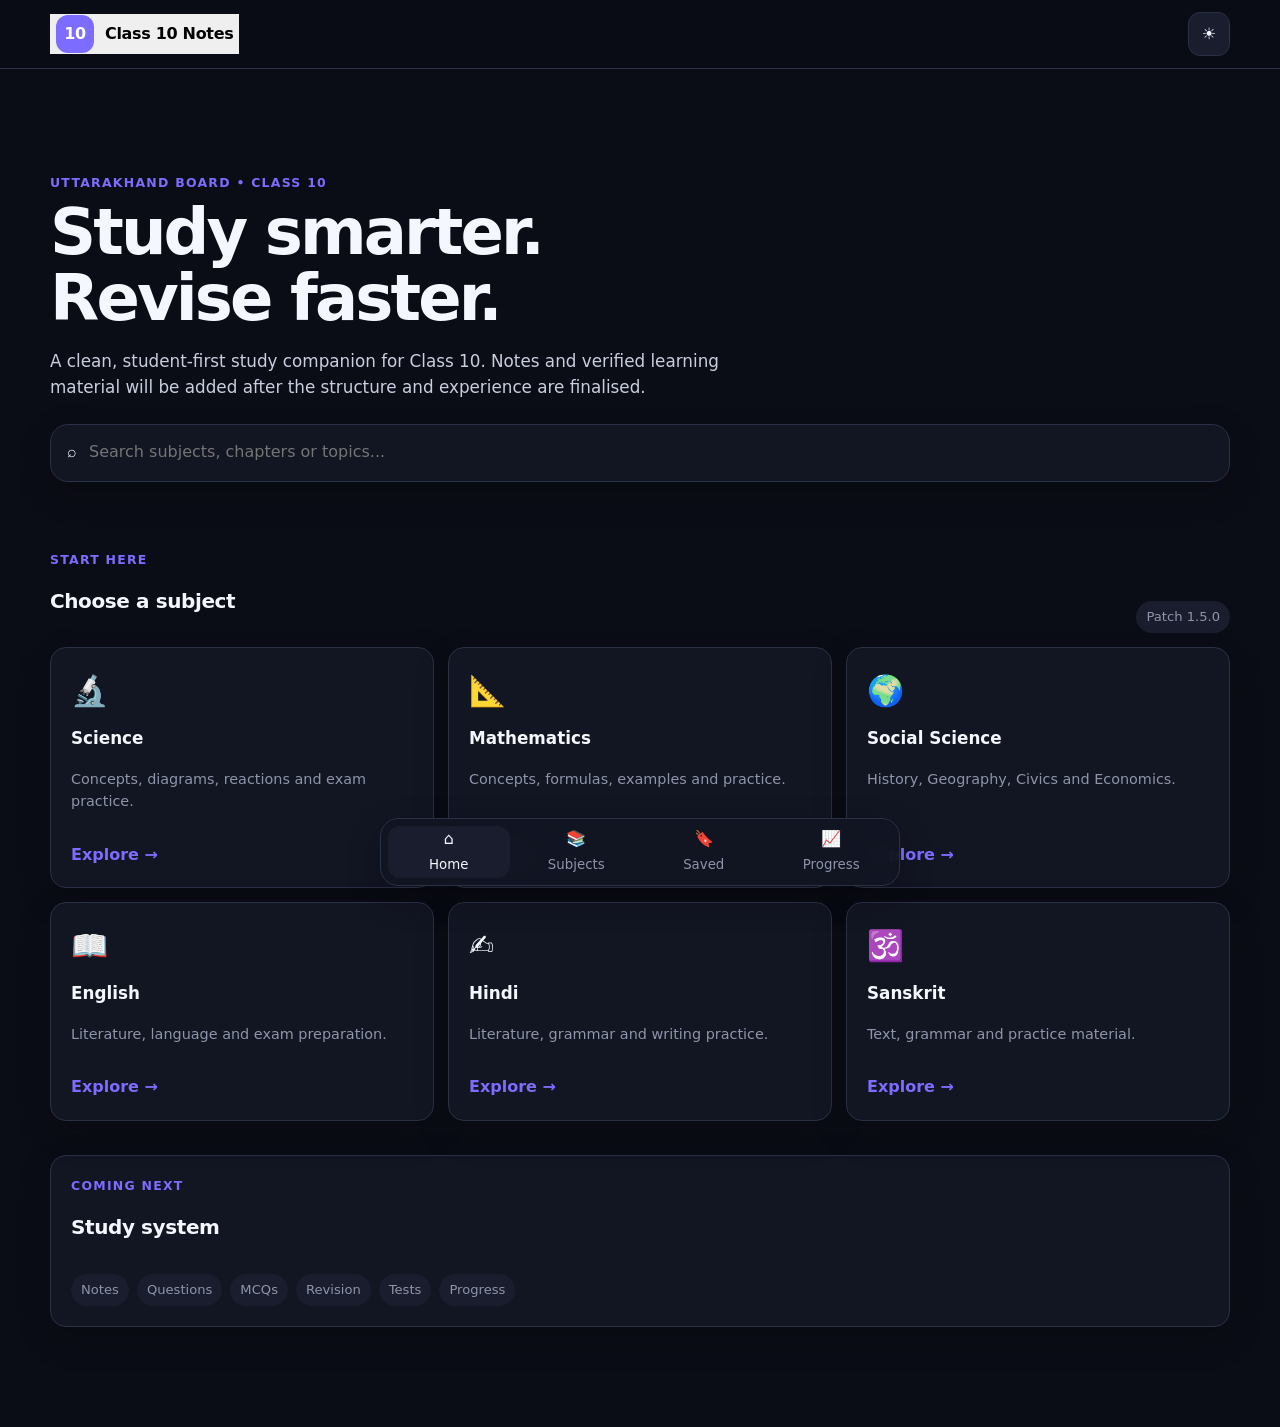
==== commit 58afaa4c: "feat: complete Patch 1.0-1.5 structure UI UX foundation" ====
--- a/index.html
+++ b/index.html
@@ -1,169 +1,21 @@
-﻿<!DOCTYPE html>
-<html lang="hi">
+﻿<!doctype html>
+<html lang="en">
 <head>
 <meta charset="UTF-8">
-<meta name="viewport" content="width=device-width, initial-scale=1.0">
-<title>Class 10 Notes - Uttarakhand Board</title>
-<style>
-:root{--bg:#0a0b14;--card:rgba(20,22,43,0.7);--card2:rgba(28,31,58,0.9);--text:#eef0ff;--muted:#8a8fb5;--accent:#7c5cff;--accent2:#00d9c0;--gold:#ffd93d;--border:rgba(255,255,255,0.08);--shadow:0 10px 40px -10px rgba(124,92,255,0.4);}
-.light{--bg:#f5f6fc;--card:rgba(255,255,255,0.8);--card2:rgba(240,241,250,0.9);--text:#14162b;--muted:#6b6f8a;--border:rgba(0,0,0,0.05);}
-*{margin:0;padding:0;box-sizing:border-box;font-family:'Segoe UI',system-ui,sans-serif;}
-body{background:var(--bg);color:var(--text);min-height:100vh;padding-bottom:90px;}
-body::before{content:'';position:fixed;top:-50%;left:-50%;width:200%;height:200%;background:radial-gradient(circle at 20% 20%,rgba(124,92,255,0.15),transparent 40%),radial-gradient(circle at 80% 80%,rgba(0,217,192,0.12),transparent 40%);z-index:-1;}
-header{position:sticky;top:0;background:var(--card);backdrop-filter:blur(20px);border-bottom:1px solid var(--border);padding:14px 18px;display:flex;align-items:center;gap:10px;z-index:100;}
-header h1{font-size:1.1rem;font-weight:800;flex:1;background:linear-gradient(135deg,var(--accent),var(--accent2));-webkit-background-clip:text;-webkit-text-fill-color:transparent;}
-.icon-btn{background:var(--card2);border:1px solid var(--border);color:var(--text);width:38px;height:38px;border-radius:10px;cursor:pointer;font-size:1rem;}
-.lang-bar{display:flex;gap:6px;padding:10px 18px 0;overflow-x:auto;}
-.lang-btn{background:var(--card2);border:1px solid var(--border);color:var(--muted);padding:7px 14px;border-radius:20px;cursor:pointer;font-size:.78rem;font-weight:600;white-space:nowrap;}
-.lang-btn.active{background:linear-gradient(135deg,var(--accent),var(--accent2));color:#fff;border-color:transparent;}
-.search-wrap{padding:10px 18px 8px;}
-.search-wrap input{width:100%;padding:12px 16px;border-radius:12px;border:1px solid var(--border);background:var(--card);color:var(--text);font-size:.9rem;outline:none;}
-.progress-wrap{padding:0 18px 8px;display:flex;align-items:center;gap:8px;font-size:.75rem;color:var(--muted);}
-.progress-bar{flex:1;height:5px;background:var(--card2);border-radius:10px;overflow:hidden;}
-.progress-fill{height:100%;background:linear-gradient(90deg,var(--accent),var(--accent2));width:0%;transition:width .5s;}
-.subjects{display:grid;grid-template-columns:repeat(2,1fr);gap:12px;padding:8px 18px 18px;}
-.subj-card{background:var(--card);border:1px solid var(--border);border-radius:18px;padding:18px 14px;cursor:pointer;transition:.3s;backdrop-filter:blur(10px);animation:fadeUp .5s backwards;}
-.subj-card:hover{transform:translateY(-5px);border-color:var(--accent);box-shadow:var(--shadow);}
-.subj-card .emoji{font-size:2rem;display:block;margin-bottom:8px;}
-.subj-card h3{font-size:.95rem;font-weight:700;}
-.subj-card p{font-size:.72rem;color:var(--muted);}
-@keyframes fadeUp{from{opacity:0;transform:translateY(20px);}to{opacity:1;transform:translateY(0);}}
-.view{display:none;padding:0 18px;}
-.view.active{display:block;}
-.back-btn{background:var(--card2);border:1px solid var(--border);color:var(--accent2);cursor:pointer;font-size:.85rem;padding:9px 14px;font-weight:600;border-radius:10px;margin:12px 0;}
-.chapter{background:var(--card);border:1px solid var(--border);border-radius:14px;padding:16px;margin-bottom:10px;cursor:pointer;display:flex;justify-content:space-between;align-items:center;gap:10px;backdrop-filter:blur(10px);}
-.chapter:hover{border-color:var(--accent2);transform:translateX(5px);}
-.chapter h4{font-size:.9rem;font-weight:600;flex:1;}
-.content-box{background:var(--card);border:1px solid var(--border);border-radius:16px;padding:20px;margin-bottom:14px;line-height:1.7;backdrop-filter:blur(10px);}
-.content-box h3{font-size:1rem;margin:14px 0 8px;color:var(--accent2);}
-.content-box h3:first-child{margin-top:0;}
-.content-box h4{font-size:.9rem;margin:10px 0 5px;color:var(--accent);}
-.content-box p,.content-box li{font-size:.88rem;margin-bottom:6px;}
-.content-box ul{padding-left:20px;margin-bottom:10px;}
-.content-box b{color:var(--accent2);}
-.content-box .tip{background:rgba(255,217,61,0.1);border-left:3px solid var(--gold);padding:10px 12px;border-radius:8px;margin:10px 0;font-size:.85rem;}
-.tabs{display:flex;gap:6px;margin-bottom:14px;overflow-x:auto;padding-bottom:4px;}
-.tab{background:var(--card2);border:1px solid var(--border);color:var(--muted);padding:9px 16px;border-radius:10px;cursor:pointer;font-size:.8rem;white-space:nowrap;font-weight:600;}
-.tab.active{background:linear-gradient(135deg,var(--accent),var(--accent2));color:#fff;border-color:transparent;}
-.mcq{background:var(--card2);border:1px solid var(--border);border-radius:12px;padding:14px;margin-bottom:10px;}
-.mcq p{font-weight:600;margin-bottom:10px;font-size:.88rem;}
-.opt{padding:10px 12px;border-radius:8px;border:1px solid var(--border);margin-bottom:6px;cursor:pointer;font-size:.85rem;background:var(--card);}
-.opt.correct{background:rgba(0,184,148,0.2);border-color:#00b894;font-weight:600;}
-.opt.wrong{background:rgba(255,118,117,0.2);border-color:#ff7675;}
-.quiz-score{background:var(--card2);border:1px solid var(--border);border-radius:14px;padding:18px;text-align:center;margin-bottom:14px;}
-.quiz-score h3{font-size:1.4rem;margin-bottom:6px;color:var(--accent2);}
-.bottom-nav{position:fixed;bottom:0;left:0;right:0;background:var(--card);backdrop-filter:blur(20px);border-top:1px solid var(--border);display:flex;justify-content:space-around;padding:10px 0 12px;z-index:100;}
-.bottom-nav button{background:none;border:none;color:var(--muted);font-size:.65rem;cursor:pointer;display:flex;flex-direction:column;align-items:center;gap:3px;font-weight:600;padding:4px 14px;}
-.bottom-nav button.active{color:var(--accent2);}
-.bottom-nav span:first-child{font-size:1.25rem;}
-@media(min-width:600px){.subjects{grid-template-columns:repeat(3,1fr);}}
-</style>
+<meta name="viewport" content="width=device-width,initial-scale=1,viewport-fit=cover">
+<meta name="theme-color" content="#0b0d16">
+<meta name="description" content="Class 10 Notes — a clean, fast and student-friendly study companion for Uttarakhand Board.">
+<title>Class 10 Notes</title>
+<link rel="stylesheet" href="./css/global.css">
+<link rel="stylesheet" href="./css/components.css">
+<link rel="stylesheet" href="./css/responsive.css">
 </head>
 <body>
-<header><h1>&#128218; Class 10 Notes</h1><button class="icon-btn" onclick="document.body.classList.toggle('light')">&#127769;</button></header>
-<div class="lang-bar">
-<button class="lang-btn active" onclick="setLang('hinglish',this)">Hinglish</button>
-<button class="lang-btn" onclick="setLang('hindi',this)">&#2361;&#2367;&#2306;&#2342;&#2368;</button>
-<button class="lang-btn" onclick="setLang('english',this)">English</button>
+<div id="app-shell">
+<header id="app-header"></header>
+<main id="app" tabindex="-1"></main>
+<nav id="app-nav" aria-label="Primary navigation"></nav>
 </div>
-<div class="search-wrap"><input id="searchBox" placeholder="Chapter search karo..." oninput="search()"></div>
-<div class="progress-wrap"><span>&#128200;</span><div class="progress-bar"><div class="progress-fill" id="progressFill"></div></div><span id="progressText">0%</span></div>
-<div id="home" class="view active"><div class="subjects" id="subjectGrid"></div></div>
-<div id="subjectView" class="view"><button class="back-btn" onclick="goHome()">&#8592; Wapas</button><h2 id="subjTitle" style="margin:8px 0 14px;font-size:1.15rem;"></h2><div id="chapterList"></div></div>
-<div id="notesView" class="view">
-<button class="back-btn" onclick="goBack()">&#8592; Wapas</button>
-<div style="display:flex;justify-content:space-between;align-items:center;">
-<h2 id="chapterTitle" style="margin:8px 0 14px;font-size:1.05rem;"></h2>
-<button id="bookmarkBtn" onclick="toggleBookmark()" style="background:none;border:none;font-size:1.2rem;cursor:pointer;color:var(--muted);">&#9734;</button>
-</div>
-<div class="tabs">
-<div class="tab active" onclick="switchTab(0,this)">Notes</div>
-<div class="tab" onclick="switchTab(1,this)">Summary</div>
-<div class="tab" onclick="switchTab(2,this)">Questions</div>
-<div class="tab" onclick="switchTab(3,this)">MCQs</div>
-<div class="tab" onclick="switchTab(4,this)">Quiz</div>
-</div>
-<div id="tabContent"></div>
-</div>
-<div id="bookmarksView" class="view"><button class="back-btn" onclick="goHome()">&#8592; Wapas</button><h2 style="margin:8px 0 14px;font-size:1.15rem;">&#128278; Saved</h2><div id="bookmarksList"></div></div>
-<div class="bottom-nav">
-<button onclick="goHome()" id="navHome" class="active"><span>&#127968;</span>Home</button>
-<button onclick="showBookmarks()" id="navSaved"><span>&#128278;</span>Saved</button>
-<button onclick="document.getElementById('searchBox').focus()"><span>&#128269;</span>Search</button>
-</div>
-<script>
-var LANG='hinglish';
-function t(o){return o[LANG]||o.hinglish;}
-function C(id,th,n,s,q,m){return {id:id,title:th,notes:n,summary:s,questions:q,mcqs:m};}
-var DATA={};
-DATA.science={name:{hinglish:"Science",hindi:"विज्ञान",english:"Science"},emoji:"\uD83D\uDD2C",chapters:[
-C("sci1",{hinglish:"Chemical Reactions & Equations",hindi:"रासायनिक अभिक्रियाएँ",english:"Chemical Reactions"},{hinglish:"<h3>Chemical Reaction</h3><p>Jab composition badalta hai.</p><h3>4 Signs</h3><ul><li>Gas nikalna</li><li>Temperature change</li><li>Colour change</li><li>Precipitate</li></ul><h3>5 Types</h3><h4>1. Combination</h4><p>CaO+H2O->Ca(OH)2</p><h4>2. Decomposition</h4><p>CaCO3->CaO+CO2</p><h4>3. Displacement</h4><p>Fe+CuSO4->FeSO4+Cu</p><h4>4. Double Displacement</h4><p>AgNO3+NaCl->AgCl+NaNO3</p><h4>5. Redox</h4><p>Oxidation+Reduction</p><div class='tip'>OIL RIG</div><h3>Corrosion & Rancidity</h3>",hindi:"<h3>रासायनिक अभिक्रिया</h3><p>संघटन बदलता है।</p><h3>4 संकेत</h3><ul><li>गैस</li><li>तापमान</li><li>रंग</li><li>अवक्षेप</li></ul><h3>5 प्रकार</h3><h4>1. संयोजन</h4><p>CaO+H2O->Ca(OH)2</p><h4>2. वियोजन</h4><p>CaCO3->CaO+CO2</p><h4>3. विस्थापन</h4><p>Fe+CuSO4->FeSO4+Cu</p><h4>4. द्वि-विस्थापन</h4><p>AgNO3+NaCl->AgCl+NaNO3</p><h4>5. रेडॉक्स</h4><p>ऑक्सीकरण+अपचयन</p><h3>संक्षारण, विकृतगंधिता</h3>",english:"<h3>Chemical Reaction</h3><p>Composition changes.</p><h3>4 Signs</h3><ul><li>Gas</li><li>Temp</li><li>Colour</li><li>Precipitate</li></ul><h3>5 Types</h3><h4>1. Combination</h4><p>CaO+H2O->Ca(OH)2</p><h4>2. Decomposition</h4><p>CaCO3->CaO+CO2</p><h4>3. Displacement</h4><p>Fe+CuSO4->FeSO4+Cu</p><h4>4. Double Displacement</h4><p>AgNO3+NaCl->AgCl+NaNO3</p><h4>5. Redox</h4><p>Oxidation+Reduction</p><h3>Corrosion, Rancidity</h3>"},{hinglish:"5 types, redox, corrosion, rancidity.",hindi:"5 प्रकार, रेडॉक्स, संक्षारण।",english:"5 types, redox, corrosion, rancidity."},[{q:{hinglish:"4 signs?",hindi:"4 संकेत?",english:"4 signs?"},a:{hinglish:"Gas, temp, colour, precipitate",hindi:"गैस, तापमान, रंग, अवक्षेप",english:"Gas, temp, colour, precipitate"}}],[{q:{hinglish:"CaO+H2O->?",hindi:"CaO+H2O->?",english:"CaO+H2O->?"},opts:["Decomp","Combination","Disp","Redox"],ans:1},{q:{hinglish:"Rust?",hindi:"जंग?",english:"Rust?"},opts:["FeO","Fe2O3.xH2O","Fe3O4","FeCl3"],ans:1}]),
-C("sci2",{hinglish:"Acids, Bases & Salts",hindi:"अम्ल, क्षार, लवण",english:"Acids, Bases & Salts"},{hinglish:"<h3>Acid</h3><p>Khatta, blue litmus red, pH<7. HCl, H2SO4</p><h3>Base</h3><p>Kadwa, red litmus blue, pH>7. NaOH</p><h3>pH Scale</h3><p>0-14. <7 acid, 7 neutral, >7 base</p><h3>Neutralization</h3><p>HCl+NaOH->NaCl+H2O</p><h3>Acid+Metal</h3><p>Zn+H2SO4->ZnSO4+H2</p>",hindi:"<h3>अम्ल</h3><p>खट्टा, pH<7। HCl, H2SO4</p><h3>क्षार</h3><p>कड़वा, pH>7। NaOH</p><h3>pH स्केल</h3><p>0-14।</p><h3>उदासीनीकरण</h3><p>HCl+NaOH->NaCl+H2O</p><h3>अम्ल+धातु</h3><p>Zn+H2SO4->ZnSO4+H2</p>",english:"<h3>Acid</h3><p>Sour, pH<7.</p><h3>Base</h3><p>Bitter, pH>7.</p><h3>pH</h3><p>0-14.</p><h3>Neutralization</h3><p>HCl+NaOH->NaCl+H2O</p><h3>Acid+Metal</h3><p>Zn+H2SO4->ZnSO4+H2</p>"},{hinglish:"Acid-base, pH, neutralization.",hindi:"अम्ल-क्षार, pH।",english:"Acid-base, pH, neutralization."},[{q:{hinglish:"Acid vs Base?",hindi:"अम्ल बनाम क्षार?",english:"Acid vs Base?"},a:{hinglish:"Acid pH<7, Base pH>7",hindi:"अम्ल pH<7, क्षार pH>7",english:"Acid pH<7, Base pH>7"}}],[{q:{hinglish:"pH range?",hindi:"pH परास?",english:"pH range?"},opts:["0-7","7-14","0-14","1-10"],ans:2},{q:{hinglish:"Blue litmus red?",hindi:"नीला लिटमस लाल?",english:"Blue litmus red?"},opts:["Base","Acid","Salt","Water"],ans:1}]),
-C("sci3",{hinglish:"Metals & Non-Metals",hindi:"धातु एवं अधातु",english:"Metals & Non-Metals"},{hinglish:"<h3>Metals</h3><p>Hard, shiny, malleable, conductor. Fe, Cu, Au</p><h3>Non-Metals</h3><p>Soft, dull, bad conductor. C, S, P</p><h3>Reactions</h3><p>Metal+O2->Basic oxide</p><p>Non-metal+O2->Acidic oxide</p><h3>Reactivity Series</h3><p>K>Na>Ca>Mg>Al>Zn>Fe>Pb>Cu>Hg>Ag>Au</p>",hindi:"<h3>धातु</h3><p>कठोर, सुचालक।</p><h3>अधातु</h3><p>मुलायम, कुचालक।</p><h3>अभिक्रियाएँ</h3><p>धातु+O2->क्षारीय ऑक्साइड</p><p>अधातु+O2->अम्लीय ऑक्साइड</p><h3>अभिक्रियाशीलता</h3><p>K>Na>Ca>Mg>Al>Zn>Fe>Pb>Cu>Hg>Ag>Au</p>",english:"<h3>Metals</h3><p>Hard, shiny, conductor.</p><h3>Non-Metals</h3><p>Soft, dull, bad conductor.</p><h3>Reactions</h3><p>Metal+O2->Basic</p><p>Non-metal+O2->Acidic</p><h3>Reactivity Series</h3><p>K>Na>Ca>Mg>Al>Zn>Fe>Pb>Cu>Hg>Ag>Au</p>"},{hinglish:"Properties, reactions, reactivity series.",hindi:"गुण, अभिक्रियाएँ, अभिक्रियाशीलता।",english:"Properties, reactions, reactivity series."},[{q:{hinglish:"Metal+O2?",hindi:"धातु+O2?",english:"Metal+O2?"},a:{hinglish:"Basic oxide. 2Mg+O2->2MgO",hindi:"क्षारीय ऑक्साइड।",english:"Basic oxide."}}],[{q:{hinglish:"Metal nahi?",hindi:"धातु नहीं?",english:"Not a metal?"},opts:["Iron","Copper","Sulphur","Gold"],ans:2},{q:{hinglish:"Top reactive?",hindi:"सर्वाधिक क्रियाशील?",english:"Top reactive?"},opts:["Gold","Potassium","Iron","Copper"],ans:1}]),
-C("sci4",{hinglish:"Carbon & Its Compounds",hindi:"कार्बन एवं इसके यौगिक",english:"Carbon & Its Compounds"},{hinglish:"<h3>Carbon</h3><p>Tetravalent - 4 bonds banata hai. Catenation - chains.</p><h3>Allotropes</h3><ul><li>Diamond - hardest</li><li>Graphite - conductor</li><li>Fullerene - C60</li></ul><h3>Functional Groups</h3><ul><li>Alcohol -OH</li><li>Aldehyde -CHO</li><li>Ketone -CO-</li><li>Carboxylic -COOH</li></ul><h3>Homologous Series</h3><p>Same functional group, CH2 ka difference.</p><h3>Soaps & Detergents</h3>",hindi:"<h3>कार्बन</h3><p>चतुःसंयोजक। 4 बंध।</p><h3>अपरूप</h3><ul><li>हीरा - कठोरतम</li><li>ग्रेफाइट - सुचालक</li><li>फुलरीन - C60</li></ul><h3>क्रियात्मक समूह</h3><ul><li>एल्कोहॉल -OH</li><li>एल्डिहाइड -CHO</li><li>कीटोन -CO-</li><li>कार्बोक्सिलिक -COOH</li></ul><h3>समजातीय श्रेणी</h3><h3>साबुन, अपमार्जक</h3>",english:"<h3>Carbon</h3><p>Tetravalent, 4 bonds. Catenation.</p><h3>Allotropes</h3><ul><li>Diamond - hardest</li><li>Graphite - conductor</li><li>Fullerene - C60</li></ul><h3>Functional Groups</h3><ul><li>Alcohol -OH</li><li>Aldehyde -CHO</li><li>Ketone -CO-</li><li>Carboxylic -COOH</li></ul><h3>Homologous Series</h3><h3>Soaps & Detergents</h3>"},{hinglish:"Carbon compounds, allotropes, functional groups, soaps.",hindi:"कार्बन यौगिक, अपरूप, क्रियात्मक समूह।",english:"Carbon compounds, allotropes, functional groups, soaps."},[{q:{hinglish:"Diamond vs Graphite?",hindi:"हीरा बनाम ग्रेफाइट?",english:"Diamond vs Graphite?"},a:{hinglish:"Diamond hardest, graphite conductor.",hindi:"हीरा कठोरतम, ग्रेफाइट सुचालक।",english:"Diamond hardest, graphite conductor."}}],[{q:{hinglish:"Carboxylic acid group?",hindi:"कार्बोक्सिलिक समूह?",english:"Carboxylic group?"},opts:["-OH","-CHO","-COOH","-CO-"],ans:2},{q:{hinglish:"C60?",hindi:"C60?",english:"C60?"},opts:["Diamond","Graphite","Fullerene","Coal"],ans:2}]),
-C("sci5",{hinglish:"Life Processes",hindi:"जैव प्रक्रम",english:"Life Processes"},{hinglish:"<h3>Nutrition</h3><p>Autotrophic - photosynthesis. Heterotrophic - others.</p><h3>Respiration</h3><p>Aerobic (O2) vs Anaerobic (no O2).</p><h3>Transportation</h3><p>Human heart 4 chambers. Xylem, phloem in plants.</p><h3>Excretion</h3><p>Kidney - nephron. Urine formation.</p>",hindi:"<h3>पोषण</h3><p>स्वपोषी - प्रकाश संश्लेषण। विषमपोषी।</p><h3>श्वसन</h3><p>वायवीय बनाम अवायवीय।</p><h3>परिवहन</h3><p>मानव हृदय 4 कक्ष। जाइलम, फ्लोएम।</p><h3>उत्सर्जन</h3><p>गुर्दा - नेफ्रॉन।</p>",english:"<h3>Nutrition</h3><p>Autotrophic - photosynthesis. Heterotrophic.</p><h3>Respiration</h3><p>Aerobic vs Anaerobic.</p><h3>Transportation</h3><p>Human heart 4 chambers. Xylem, phloem.</p><h3>Excretion</h3><p>Kidney - nephron.</p>"},{hinglish:"Nutrition, respiration, transportation, excretion.",hindi:"पोषण, श्वसन, परिवहन, उत्सर्जन।",english:"Nutrition, respiration, transportation, excretion."},[{q:{hinglish:"Heart chambers?",hindi:"हृदय कक्ष?",english:"Heart chambers?"},a:{hinglish:"4 chambers: 2 atria, 2 ventricles",hindi:"4 कक्ष: 2 अलिंद, 2 निलय",english:"4 chambers: 2 atria, 2 ventricles"}}],[{q:{hinglish:"Photosynthesis?",hindi:"प्रकाश संश्लेषण?",english:"Photosynthesis?"},opts:["O2 use","CO2 use","N2 use","H2 use"],ans:1},{q:{hinglish:"Kidney unit?",hindi:"गुर्दा इकाई?",english:"Kidney unit?"},opts:["Neuron","Nephron","Alveoli","Villi"],ans:1}]),
-C("sci6",{hinglish:"Control & Coordination",hindi:"नियंत्रण एवं समन्वय",english:"Control & Coordination"},{hinglish:"<h3>Nervous System</h3><p>Neuron - structural unit. Brain, spinal cord.</p><h3>Reflex Action</h3><p>Sudden response. Spinal cord controls.</p><h3>Hormones</h3><ul><li>Thyroid - thyroxine</li><li>Pancreas - insulin</li><li>Adrenal - adrenaline</li><li>Pituitary - growth hormone</li></ul><h3>Plant Hormones</h3><p>Auxin, gibberellin, cytokinin, abscisic acid.</p>",hindi:"<h3>तंत्रिका तंत्र</h3><p>न्यूरॉन इकाई। मस्तिष्क, मेरुरज्जु।</p><h3>प्रतिवर्त क्रिया</h3><p>मेरुरज्जु नियंत्रित।</p><h3>हार्मोन</h3><ul><li>थायरॉइड - थायरॉक्सिन</li><li>अग्न्याशय - इंसुलिन</li><li>अधिवृक्क - एड्रेनालिन</li><li>पीयूष - वृद्धि</li></ul><h3>पादप हार्मोन</h3><p>ऑक्सिन, जिबरेलिन।</p>",english:"<h3>Nervous System</h3><p>Neuron. Brain, spinal cord.</p><h3>Reflex Action</h3><p>Spinal cord.</p><h3>Hormones</h3><ul><li>Thyroid - thyroxine</li><li>Pancreas - insulin</li><li>Adrenal - adrenaline</li><li>Pituitary - growth</li></ul><h3>Plant Hormones</h3><p>Auxin, gibberellin.</p>"},{hinglish:"Nervous system, hormones, plant hormones.",hindi:"तंत्रिका तंत्र, हार्मोन।",english:"Nervous system, hormones, plant hormones."},[{q:{hinglish:"Neuron?",hindi:"न्यूरॉन?",english:"Neuron?"},a:{hinglish:"Structural & functional unit of nervous system",hindi:"तंत्रिका तंत्र की इकाई",english:"Structural & functional unit"}}],[{q:{hinglish:"Insulin?",hindi:"इंसुलिन?",english:"Insulin?"},opts:["Thyroid","Pancreas","Adrenal","Pituitary"],ans:1},{q:{hinglish:"Reflex control?",hindi:"प्रतिवर्त नियंत्रण?",english:"Reflex control?"},opts:["Brain","Spinal cord","Heart","Lungs"],ans:1}]),
-C("sci7",{hinglish:"How do Organisms Reproduce",hindi:"जीव जनन कैसे करते हैं",english:"How do Organisms Reproduce"},{hinglish:"<h3>Asexual</h3><ul><li>Fission - Amoeba</li><li>Budding - Yeast</li><li>Fragmentation - Spirogyra</li><li>Regeneration - Planaria</li><li>Vegetative - Potato</li></ul><h3>Sexual in Plants</h3><p>Stamen (male), Pistil (female). Pollination, fertilization.</p><h3>Human Reproduction</h3><p>Male: testes. Female: ovary. Fertilization in fallopian tube.</p><h3>Contraception</h3><p>Barrier, hormonal, surgical.</p>",hindi:"<h3>अलैंगिक</h3><ul><li>विखंडन - अमीबा</li><li>मुकुलन - यीस्ट</li><li>खंडन - स्पाइरोगाइरा</li><li>पुनरुद्भवन - प्लेनेरिया</li></ul><h3>पादप लैंगिक</h3><p>पुंकेसर, स्त्रीकेसर। परागण।</p><h3>मानव जनन</h3><p>पुरुष: वृषण। महिला: अंडाशय।</p><h3>गर्भनिरोध</h3><p>अवरोध, हार्मोनल, शल्य।</p>",english:"<h3>Asexual</h3><ul><li>Fission - Amoeba</li><li>Budding - Yeast</li><li>Fragmentation - Spirogyra</li><li>Regeneration - Planaria</li></ul><h3>Sexual in Plants</h3><p>Stamen, Pistil. Pollination.</p><h3>Human</h3><p>Male: testes. Female: ovary.</p><h3>Contraception</h3><p>Barrier, hormonal, surgical.</p>"},{hinglish:"Asexual, sexual, human reproduction, contraception.",hindi:"अलैंगिक, लैंगिक, मानव जनन।",english:"Asexual, sexual, human reproduction, contraception."},[{q:{hinglish:"Fission example?",hindi:"विखंडन उदाहरण?",english:"Fission example?"},a:{hinglish:"Amoeba",hindi:"अमीबा",english:"Amoeba"}}],[{q:{hinglish:"Yeast reproduces by?",hindi:"यीस्ट कैसे?",english:"Yeast by?"},opts:["Fission","Budding","Fragmentation","Regeneration"],ans:1},{q:{hinglish:"Fertilization site?",hindi:"निषेचन स्थल?",english:"Fertilization site?"},opts:["Uterus","Fallopian tube","Ovary","Vagina"],ans:1}]),
-C("sci8",{hinglish:"Heredity & Evolution",hindi:"आनुवंशिकता एवं विकास",english:"Heredity & Evolution"},{hinglish:"<h3>Heredity</h3><p>Characters transfer from parents to offspring. Mendel's laws.</p><h3>Mendel's Experiment</h3><p>Pea plants. F1 - all tall. F2 - 3:1 ratio.</p><h3>Sex Determination</h3><p>XX - female, XY - male. Father decides.</p><h3>Evolution</h3><p>Darwin - natural selection. Lamarck - acquired characters.</p>",hindi:"<h3>आनुवंशिकता</h3><p>माता-पिता से संतान में। मेंडल के नियम।</p><h3>मेंडल प्रयोग</h3><p>मटर। F1 सभी लंबे। F2 3:1।</p><h3>लिंग निर्धारण</h3><p>XX मादा, XY नर। पिता तय करता।</p><h3>विकास</h3><p>डार्विन - प्राकृतिक चयन।</p>",english:"<h3>Heredity</h3><p>Traits from parents. Mendel's laws.</p><h3>Mendel</h3><p>Pea. F1 all tall. F2 3:1.</p><h3>Sex Determination</h3><p>XX female, XY male. Father decides.</p><h3>Evolution</h3><p>Darwin - natural selection.</p>"},{hinglish:"Heredity, Mendel, sex determination, evolution.",hindi:"आनुवंशिकता, मेंडल, विकास।",english:"Heredity, Mendel, sex determination, evolution."},[{q:{hinglish:"F2 ratio?",hindi:"F2 अनुपात?",english:"F2 ratio?"},a:{hinglish:"3:1 (tall:short)",hindi:"3:1 (लंबा:बौना)",english:"3:1"}}],[{q:{hinglish:"Male chromosomes?",hindi:"नर गुणसूत्र?",english:"Male chromosomes?"},opts:["XX","XY","YY","XO"],ans:1},{q:{hinglish:"Evolution theory?",hindi:"विकास सिद्धांत?",english:"Evolution theory?"},opts:["Lamarck","Darwin","Mendel","Newton"],ans:1}]),
-C("sci9",{hinglish:"Light - Reflection & Refraction",hindi:"प्रकाश - परावर्तन एवं अपवर्तन",english:"Light - Reflection & Refraction"},{hinglish:"<h3>Reflection</h3><p>Angle i = angle r. Laws of reflection.</p><h3>Spherical Mirrors</h3><ul><li>Concave - converging</li><li>Convex - diverging</li></ul><h3>Mirror Formula</h3><p>1/v + 1/u = 1/f. Magnification m = -v/u</p><h3>Refraction</h3><p>Speed change when medium changes. Snell's law: sin i/sin r = n</p><h3>Lens Formula</h3><p>1/v - 1/u = 1/f. Power P = 1/f (dioptre)</p>",hindi:"<h3>परावर्तन</h3><p>आपतन कोण = परावर्तन कोण।</p><h3>गोलीय दर्पण</h3><ul><li>अवतल - अभिसारी</li><li>उत्तल - अपसारी</li></ul><h3>दर्पण सूत्र</h3><p>1/v + 1/u = 1/f</p><h3>अपवर्तन</h3><p>स्नेल नियम।</p><h3>लेंस सूत्र</h3><p>1/v - 1/u = 1/f. P=1/f</p>",english:"<h3>Reflection</h3><p>i = r.</p><h3>Mirrors</h3><ul><li>Concave - converging</li><li>Convex - diverging</li></ul><h3>Mirror Formula</h3><p>1/v + 1/u = 1/f</p><h3>Refraction</h3><p>Snell's law.</p><h3>Lens</h3><p>1/v - 1/u = 1/f. P=1/f</p>"},{hinglish:"Reflection, refraction, mirror & lens formulas.",hindi:"परावर्तन, अपवर्तन, सूत्र।",english:"Reflection, refraction, mirror & lens formulas."},[{q:{hinglish:"Mirror formula?",hindi:"दर्पण सूत्र?",english:"Mirror formula?"},a:{hinglish:"1/v + 1/u = 1/f",hindi:"1/v + 1/u = 1/f",english:"1/v + 1/u = 1/f"}}],[{q:{hinglish:"Concave mirror?",hindi:"अवतल दर्पण?",english:"Concave mirror?"},opts:["Diverging","Converging","Plane","None"],ans:1},{q:{hinglish:"Power unit?",hindi:"क्षमता इकाई?",english:"Power unit?"},opts:["Newton","Dioptre","Watt","Joule"],ans:1}]),
-C("sci10",{hinglish:"Human Eye & Colourful World",hindi:"मानव नेत्र एवं रंगीन संसार",english:"Human Eye & Colourful World"},{hinglish:"<h3>Human Eye</h3><p>Cornea, iris, pupil, lens, retina.</p><h3>Defects</h3><ul><li>Myopia - near sighted, concave lens</li><li>Hypermetropia - far sighted, convex lens</li><li>Presbyopia - old age</li></ul><h3>Prism</h3><p>Dispersion - 7 colours (VIBGYOR).</p><h3>Scattering</h3><p>Sky blue - Rayleigh scattering. Red sunset.</p>",hindi:"<h3>नेत्र</h3><p>कॉर्निया, आइरिस, पुतली, लेंस, रेटिना।</p><h3>दोष</h3><ul><li>निकट दृष्टि - अवतल</li><li>दूर दृष्टि - उत्तल</li><li>जरा दृष्टि</li></ul><h3>प्रिज्म</h3><p>विक्षेपण - 7 रंग।</p><h3>प्रकीर्णन</h3><p>आकाश नीला।</p>",english:"<h3>Human Eye</h3><p>Cornea, iris, pupil, lens, retina.</p><h3>Defects</h3><ul><li>Myopia - concave</li><li>Hypermetropia - convex</li><li>Presbyopia</li></ul><h3>Prism</h3><p>Dispersion - 7 colours.</p><h3>Scattering</h3><p>Sky blue.</p>"},{hinglish:"Eye structure, defects, prism, scattering.",hindi:"नेत्र, दोष, प्रिज्म।",english:"Eye, defects, prism, scattering."},[{q:{hinglish:"Myopia lens?",hindi:"निकट दृष्टि लेंस?",english:"Myopia lens?"},a:{hinglish:"Concave lens",hindi:"अवतल लेंस",english:"Concave lens"}}],[{q:{hinglish:"7 colours?",hindi:"7 रंग?",english:"7 colours?"},opts:["VIBGYOR","RGB","CMYK","None"],ans:0},{q:{hinglish:"Sky blue due to?",hindi:"आकाश नीला क्यों?",english:"Sky blue due to?"},opts:["Reflection","Scattering","Refraction","Dispersion"],ans:1}]),
-C("sci11",{hinglish:"Electricity",hindi:"विद्युत",english:"Electricity"},{hinglish:"<h3>Current</h3><p>I = Q/t. Unit: Ampere.</p><h3>Ohm's Law</h3><p>V = IR. R = resistance.</p><h3>Series & Parallel</h3><p>Series: R = R1+R2. Parallel: 1/R = 1/R1+1/R2</p><h3>Heating Effect</h3><p>H = I²Rt. Joule's law.</p><h3>Power</h3><p>P = VI = I²R = V²/R. Unit: Watt.</p>",hindi:"<h3>धारा</h3><p>I=Q/t. एम्पियर।</p><h3>ओम नियम</h3><p>V=IR</p><h3>श्रेणी और समांतर</h3><p>श्रेणी: R=R1+R2. समांतर: 1/R=1/R1+1/R2</p><h3>ताप प्रभाव</h3><p>H=I²Rt</p><h3>शक्ति</h3><p>P=VI. वाट।</p>",english:"<h3>Current</h3><p>I=Q/t. Ampere.</p><h3>Ohm's Law</h3><p>V=IR</p><h3>Series & Parallel</h3><p>Series: R=R1+R2. Parallel: 1/R=1/R1+1/R2</p><h3>Heating</h3><p>H=I²Rt</p><h3>Power</h3><p>P=VI. Watt.</p>"},{hinglish:"Ohm's law, series-parallel, heating, power.",hindi:"ओम नियम, श्रेणी-समांतर, शक्ति।",english:"Ohm's law, series-parallel, heating, power."},[{q:{hinglish:"Ohm's law?",hindi:"ओम नियम?",english:"Ohm's law?"},a:{hinglish:"V = IR",hindi:"V = IR",english:"V = IR"}}],[{q:{hinglish:"Series resistance?",hindi:"श्रेणी प्रतिरोध?",english:"Series resistance?"},opts:["R1+R2","R1*R2","1/(R1+R2)","R1-R2"],ans:0},{q:{hinglish:"Power unit?",hindi:"शक्ति इकाई?",english:"Power unit?"},opts:["Volt","Ampere","Watt","Ohm"],ans:2}]),
-C("sci12",{hinglish:"Magnetic Effects of Electric Current",hindi:"विद्युत धारा के चुम्बकीय प्रभाव",english:"Magnetic Effects of Electric Current"},{hinglish:"<h3>Magnetic Field</h3><p>Current carrying conductor field banata hai.</p><h3>Right Hand Thumb Rule</h3><p>Thumb - current, fingers - field.</p><h3>Solenoid</h3><p>Electromagnet. Uniform field.</p><h3>Force on Conductor</h3><p>Fleming's Left Hand Rule. Motor principle.</p><h3>Induction</h3><p>Fleming's Right Hand Rule. Generator principle.</p>",hindi:"<h3>चुम्बकीय क्षेत्र</h3><p>धारावाही चालक क्षेत्र बनाता।</p><h3>दक्षिण हस्त अंगुष्ठ नियम</h3><h3>परिनालिका</h3><p>विद्युत चुम्बक।</p><h3>बल</h3><p>फ्लेमिंग का वाम हस्त नियम।</p><h3>प्रेरण</h3><p>फ्लेमिंग का दक्षिण हस्त।</p>",english:"<h3>Magnetic Field</h3><p>Current creates field.</p><h3>Right Hand Thumb Rule</h3><h3>Solenoid</h3><p>Electromagnet.</p><h3>Force</h3><p>Fleming's Left Hand.</p><h3>Induction</h3><p>Fleming's Right Hand.</p>"},{hinglish:"Magnetic field, rules, solenoid, induction.",hindi:"चुम्बकीय क्षेत्र, नियम।",english:"Magnetic field, rules, solenoid, induction."},[{q:{hinglish:"Motor rule?",hindi:"मोटर नियम?",english:"Motor rule?"},a:{hinglish:"Fleming's Left Hand Rule",hindi:"फ्लेमिंग का वाम हस्त",english:"Fleming's Left Hand Rule"}}],[{q:{hinglish:"Solenoid makes?",hindi:"परिनालिका?",english:"Solenoid makes?"},opts:["Magnet","Electromagnet","Motor","Generator"],ans:1},{q:{hinglish:"Generator rule?",hindi:"जनित्र नियम?",english:"Generator rule?"},opts:["Left hand","Right hand","Ohm","Joule"],ans:1}]),
-C("sci13",{hinglish:"Our Environment",hindi:"हमारा पर्यावरण",english:"Our Environment"},{hinglish:"<h3>Ecosystem</h3><p>Biotic + abiotic. Food chain, food web.</p><h3>Trophic Levels</h3><p>Producers -> Herbivores -> Carnivores. 10% law.</p><h3>Ozone Depletion</h3><p>CFCs cause hole. UV rays harmful.</p><h3>Waste Management</h3><p>Biodegradable vs non-biodegradable.</p>",hindi:"<h3>पारितंत्र</h3><p>जैविक + अजैविक। खाद्य श्रृंखला।</p><h3>पोषण स्तर</h3><p>उत्पादक -> शाकाहारी -> मांसाहारी। 10% नियम।</p><h3>ओजोन क्षय</h3><p>CFC से छिद्र।</p><h3>अपशिष्ट प्रबंधन</h3><p>जैव-अपघटनीय।</p>",english:"<h3>Ecosystem</h3><p>Biotic + abiotic. Food chain.</p><h3>Trophic Levels</h3><p>Producers -> Herbivores -> Carnivores. 10% law.</p><h3>Ozone</h3><p>CFCs cause hole.</p><h3>Waste</h3><p>Biodegradable vs non-biodegradable.</p>"},{hinglish:"Ecosystem, food chain, ozone, waste.",hindi:"पारितंत्र, खाद्य श्रृंखला, ओजोन।",english:"Ecosystem, food chain, ozone, waste."},[{q:{hinglish:"10% law?",hindi:"10% नियम?",english:"10% law?"},a:{hinglish:"Only 10% energy transfers to next trophic level",hindi:"10% ऊर्जा अगले स्तर पर",english:"10% energy to next level"}}],[{q:{hinglish:"Ozone layer protects from?",hindi:"ओजोन किससे?",english:"Ozone from?"},opts:["IR","UV","X-ray","Visible"],ans:1},{q:{hinglish:"CFC causes?",hindi:"CFC से?",english:"CFC causes?"},opts:["Greenhouse","Ozone depletion","Acid rain","All"],ans:1}]),
-C("sci14",{hinglish:"Sustainable Management of Natural Resources",hindi:"प्राकृतिक संसाधनों का प्रबंधन",english:"Sustainable Management of Natural Resources"},{hinglish:"<h3>Resources</h3><p>Forest, wildlife, water, coal, petroleum.</p><h3>Conservation</h3><p>3R - Reduce, Reuse, Recycle.</p><h3>Forest</h3><p>Chipko movement. Stakeholders.</p><h3>Water</h3><p>Dams, rainwater harvesting.</p><h3>Coal & Petroleum</h3><p>Fossil fuels, exhaustible.</p>",hindi:"<h3>संसाधन</h3><p>वन, वन्यजीव, जल, कोयला।</p><h3>संरक्षण</h3><p>3R - कम, पुनः उपयोग, पुनर्चक्रण।</p><h3>वन</h3><p>चिपको आंदोलन।</p><h3>जल</h3><p>बाँध, वर्षा जल।</p><h3>कोयला</h3><p>जीवाश्म ईंधन।</p>",english:"<h3>Resources</h3><p>Forest, wildlife, water, coal.</p><h3>Conservation</h3><p>3R.</p><h3>Forest</h3><p>Chipko movement.</p><h3>Water</h3><p>Dams, rainwater.</p><h3>Coal</h3><p>Fossil fuels.</p>"},{hinglish:"Resources, 3R, forest, water, fossil fuels.",hindi:"संसाधन, 3R, वन, जल।",english:"Resources, 3R, forest, water, fossil fuels."},[{q:{hinglish:"3R?",hindi:"3R?",english:"3R?"},a:{hinglish:"Reduce, Reuse, Recycle",hindi:"कम करो, पुनः उपयोग, पुनर्चक्रण",english:"Reduce, Reuse, Recycle"}}],[{q:{hinglish:"Chipko movement?",hindi:"चिपको आंदोलन?",english:"Chipko movement?"},opts:["Water","Forest","Coal","Air"],ans:1},{q:{hinglish:"Fossil fuel?",hindi:"जीवाश्म ईंधन?",english:"Fossil fuel?"},opts:["Coal","Solar","Wind","Water"],ans:0}])
-]};
-DATA.maths={name:{hinglish:"Maths",hindi:"गणित",english:"Maths"},emoji:"\uD83D\uDCD0",chapters:[
-C("mat1",{hinglish:"Real Numbers",hindi:"वास्तविक संख्याएँ",english:"Real Numbers"},{hinglish:"<h3>Real Numbers</h3><p>Rational + Irrational.</p><h3>Types</h3><ul><li>Natural: 1,2,3</li><li>Whole: 0,1,2</li><li>Integers: -1,0,1</li><li>Rational: p/q</li><li>Irrational: √2, π</li></ul><h3>Euclid Lemma</h3><p>a=bq+r, 0<=r<b</p><h3>HCF-LCM</h3><p>HCF x LCM = Product</p>",hindi:"<h3>वास्तविक</h3><p>परिमेय + अपरिमेय।</p><h3>प्रकार</h3><ul><li>प्राकृत</li><li>पूर्ण</li><li>पूर्णांक</li><li>परिमेय p/q</li><li>अपरिमेय √2</li></ul><h3>यूक्लिड</h3><p>a=bq+r</p><h3>म.स.-ल.स.</h3><p>गुणनफल</p>",english:"<h3>Real Numbers</h3><p>Rational + Irrational.</p><h3>Types</h3><ul><li>Natural</li><li>Whole</li><li>Integers</li><li>Rational p/q</li><li>Irrational √2</li></ul><h3>Euclid</h3><p>a=bq+r</p><h3>HCF-LCM</h3><p>Product</p>"},{hinglish:"Euclid lemma, HCF-LCM.",hindi:"यूक्लिड, म.स.-ल.स.",english:"Euclid lemma, HCF-LCM."},[{q:{hinglish:"Euclid?",hindi:"यूक्लिड?",english:"Euclid?"},a:{hinglish:"a=bq+r",hindi:"a=bq+r",english:"a=bq+r"}}],[{q:{hinglish:"√2?",hindi:"√2?",english:"√2?"},opts:["Rational","Irrational","Natural","Integer"],ans:1},{q:{hinglish:"HCF(12,18)?",hindi:"म.स.(12,18)?",english:"HCF(12,18)?"},opts:["2","3","6","36"],ans:2}]),
-C("mat2",{hinglish:"Polynomials",hindi:"बहुपद",english:"Polynomials"},{hinglish:"<h3>Polynomial</h3><p>Variables + coefficients. Degree highest power.</p><h3>Types</h3><ul><li>Linear: ax+b</li><li>Quadratic: ax²+bx+c</li><li>Cubic: ax³+bx²+cx+d</li></ul><h3>Zeroes</h3><p>Value jahan p(x)=0.</p><h3>Relations</h3><p>Sum = -b/a, Product = c/a</p><h3>Division Algorithm</h3><p>p(x) = g(x)q(x) + r(x)</p>",hindi:"<h3>बहुपद</h3><p>चर + गुणांक। घात।</p><h3>प्रकार</h3><ul><li>रैखिक ax+b</li><li>द्विघात ax²+bx+c</li><li>त्रिघात ax³+...</li></ul><h3>शून्यक</h3><p>p(x)=0</p><h3>संबंध</h3><p>योग=-b/a, गुणनफल=c/a</p><h3>विभाजन</h3><p>p(x)=g(x)q(x)+r(x)</p>",english:"<h3>Polynomial</h3><p>Variables + coefficients. Degree.</p><h3>Types</h3><ul><li>Linear ax+b</li><li>Quadratic ax²+bx+c</li><li>Cubic ax³+...</li></ul><h3>Zeroes</h3><p>p(x)=0</p><h3>Relations</h3><p>Sum=-b/a, Product=c/a</p><h3>Division</h3><p>p(x)=g(x)q(x)+r(x)</p>"},{hinglish:"Polynomial types, zeroes, relations.",hindi:"बहुपद प्रकार, शून्यक।",english:"Polynomial types, zeroes, relations."},[{q:{hinglish:"Sum of zeroes?",hindi:"शून्यकों का योग?",english:"Sum of zeroes?"},a:{hinglish:"-b/a",hindi:"-b/a",english:"-b/a"}}],[{q:{hinglish:"Quadratic degree?",hindi:"द्विघात घात?",english:"Quadratic degree?"},opts:["1","2","3","4"],ans:1},{q:{hinglish:"Product zeroes?",hindi:"गुणनफल?",english:"Product?"},opts:["-b/a","c/a","b/a","-c/a"],ans:1}]),
-C("mat3",{hinglish:"Pair of Linear Equations",hindi:"दो चर वाले रैखिक समीकरण",english:"Pair of Linear Equations"},{hinglish:"<h3>Linear Equation</h3><p>ax+by+c=0</p><h3>Methods</h3><ul><li>Substitution</li><li>Elimination</li><li>Cross-multiplication</li></ul><h3>Graphical</h3><ul><li>Intersecting - unique</li><li>Parallel - no solution</li><li>Coincident - infinite</li></ul><h3>Conditions</h3><p>a1/a2 = b1/b2 = c1/c2 - infinite</p><p>a1/a2 = b1/b2 != c1/c2 - no solution</p>",hindi:"<h3>रैखिक समीकरण</h3><p>ax+by+c=0</p><h3>विधियाँ</h3><ul><li>प्रतिस्थापन</li><li>विलोपन</li><li>वज्र गुणन</li></ul><h3>आलेखीय</h3><ul><li>प्रतिच्छेदी - एक</li><li>समांतर - हल नहीं</li><li>संपाती - अनंत</li></ul>",english:"<h3>Linear</h3><p>ax+by+c=0</p><h3>Methods</h3><ul><li>Substitution</li><li>Elimination</li><li>Cross-mult</li></ul><h3>Graphical</h3><ul><li>Intersecting - unique</li><li>Parallel - no solution</li><li>Coincident - infinite</li></ul>"},{hinglish:"Linear equations, methods, graphical meaning.",hindi:"रैखिक, विधियाँ।",english:"Linear equations, methods, graphical meaning."},[{q:{hinglish:"Parallel lines?",hindi:"समांतर रेखाएँ?",english:"Parallel lines?"},a:{hinglish:"No solution",hindi:"कोई हल नहीं",english:"No solution"}}],[{q:{hinglish:"Unique solution?",hindi:"अद्वितीय हल?",english:"Unique?"},opts:["a1/a2=b1/b2","a1/a2!=b1/b2","a1/a2=b1/b2=c1/c2","None"],ans:1},{q:{hinglish:"Coincident?",hindi:"संपाती?",english:"Coincident?"},opts:["Unique","No solution","Infinite","None"],ans:2}]),
-C("mat4",{hinglish:"Quadratic Equations",hindi:"द्विघात समीकरण",english:"Quadratic Equations"},{hinglish:"<h3>Quadratic</h3><p>ax²+bx+c=0, a!=0</p><h3>Roots</h3><ul><li>Factorisation</li><li>Completing square</li><li>Quadratic formula</li></ul><h3>Formula</h3><p>x = (-b ± √(b²-4ac))/2a</p><h3>Discriminant</h3><p>D = b²-4ac</p><p>D>0 - two distinct, D=0 - equal, D<0 - no real</p>",hindi:"<h3>द्विघात</h3><p>ax²+bx+c=0</p><h3>मूल</h3><ul><li>गुणनखंड</li><li>वर्ग पूरा</li><li>सूत्र</li></ul><h3>सूत्र</h3><p>x=(-b±√(b²-4ac))/2a</p><h3>विविक्तकर</h3><p>D=b²-4ac</p>",english:"<h3>Quadratic</h3><p>ax²+bx+c=0</p><h3>Roots</h3><ul><li>Factorisation</li><li>Completing square</li><li>Formula</li></ul><h3>Formula</h3><p>x=(-b±√(b²-4ac))/2a</p><h3>Discriminant</h3><p>D=b²-4ac</p>"},{hinglish:"Quadratic equations, formula, discriminant.",hindi:"द्विघात, सूत्र, विविक्तकर।",english:"Quadratic, formula, discriminant."},[{q:{hinglish:"D=0?",hindi:"D=0?",english:"D=0?"},a:{hinglish:"Equal roots",hindi:"समान मूल",english:"Equal roots"}}],[{q:{hinglish:"Quadratic formula?",hindi:"सूत्र?",english:"Formula?"},opts:["x=-b/2a","x=(-b±√D)/2a","x=b/2a","x=√D"],ans:1},{q:{hinglish:"D<0?",hindi:"D<0?",english:"D<0?"},opts:["Two real","Equal","No real","Infinite"],ans:2}]),
-C("mat5",{hinglish:"Arithmetic Progressions",hindi:"समांतर श्रेढ़ी",english:"Arithmetic Progressions"},{hinglish:"<h3>AP</h3><p>a, a+d, a+2d, ... d = common difference</p><h3>nth Term</h3><p>an = a + (n-1)d</p><h3>Sum</h3><p>Sn = n/2[2a + (n-1)d]</p><p>Sn = n/2(a + l)</p><h3>Applications</h3><p>Salary, savings, patterns.</p>",hindi:"<h3>समांतर श्रेढ़ी</h3><p>a, a+d, a+2d... d सार्व अंतर</p><h3>nवाँ पद</h3><p>an = a + (n-1)d</p><h3>योग</h3><p>Sn = n/2[2a+(n-1)d]</p>",english:"<h3>AP</h3><p>a, a+d, a+2d... d = common difference</p><h3>nth Term</h3><p>an = a + (n-1)d</p><h3>Sum</h3><p>Sn = n/2[2a+(n-1)d]</p>"},{hinglish:"AP, nth term, sum formulas.",hindi:"समांतर श्रेढ़ी, सूत्र।",english:"AP, nth term, sum formulas."},[{q:{hinglish:"nth term?",hindi:"nवाँ पद?",english:"nth term?"},a:{hinglish:"an = a + (n-1)d",hindi:"an = a+(n-1)d",english:"an = a + (n-1)d"}}],[{q:{hinglish:"AP common difference?",hindi:"सार्व अंतर?",english:"Common difference?"},opts:["Sum","Difference","Product","Ratio"],ans:1},{q:{hinglish:"Sn formula?",hindi:"Sn सूत्र?",english:"Sn?"},opts:["n/2[2a+(n-1)d]","n[2a+d]","na","a+(n-1)d"],ans:0}]),
-C("mat6",{hinglish:"Triangles",hindi:"त्रिभुज",english:"Triangles"},{hinglish:"<h3>Similar Triangles</h3><p>Same shape, proportional sides.</p><h3>Criteria</h3><ul><li>AAA - Angle Angle Angle</li><li>SSS - Side Side Side</li><li>SAS - Side Angle Side</li></ul><h3>BPT</h3><p>Basic Proportionality Theorem - Thales.</p><h3>Areas</h3><p>Ratio of areas = ratio of squares of sides.</p>",hindi:"<h3>समरूप त्रिभुज</h3><p>समान आकार।</p><h3>कसौटियाँ</h3><ul><li>AAA</li><li>SSS</li><li>SAS</li></ul><h3>आधारभूत समानुपातिकता</h3><p>थेल्स प्रमेय।</p><h3>क्षेत्रफल</h3><p>भुजाओं के वर्ग का अनुपात।</p>",english:"<h3>Similar Triangles</h3><p>Same shape, proportional sides.</p><h3>Criteria</h3><ul><li>AAA</li><li>SSS</li><li>SAS</li></ul><h3>BPT</h3><p>Thales theorem.</p><h3>Areas</h3><p>Ratio of squares of sides.</p>"},{hinglish:"Similarity criteria, BPT, areas.",hindi:"समरूपता, थेल्स।",english:"Similarity criteria, BPT, areas."},[{q:{hinglish:"Similarity criteria?",hindi:"कसौटियाँ?",english:"Criteria?"},a:{hinglish:"AAA, SSS, SAS",hindi:"AAA, SSS, SAS",english:"AAA, SSS, SAS"}}],[{q:{hinglish:"Area ratio?",hindi:"क्षेत्रफल अनुपात?",english:"Area ratio?"},opts:["Side ratio","Sq of side ratio","Half","Double"],ans:1},{q:{hinglish:"BPT by?",hindi:"BPT किसने?",english:"BPT by?"},opts:["Pythagoras","Thales","Euclid","Mendel"],ans:1}]),
-C("mat7",{hinglish:"Coordinate Geometry",hindi:"निर्देशांक ज्यामिति",english:"Coordinate Geometry"},{hinglish:"<h3>Distance Formula</h3><p>d = √[(x2-x1)² + (y2-y1)²]</p><h3>Section Formula</h3><p>P = ((mx2+nx1)/(m+n), (my2+ny1)/(m+n))</p><h3>Midpoint</h3><p>M = ((x1+x2)/2, (y1+y2)/2)</p><h3>Area of Triangle</h3><p>1/2|x1(y2-y3)+x2(y3-y1)+x3(y1-y2)|</p>",hindi:"<h3>दूरी सूत्र</h3><p>d=√[(x2-x1)²+(y2-y1)²]</p><h3>विभाजन सूत्र</h3><h3>मध्य बिंदु</h3><p>M=((x1+x2)/2,(y1+y2)/2)</p><h3>त्रिभुज क्षेत्रफल</h3>",english:"<h3>Distance</h3><p>d=√[(x2-x1)²+(y2-y1)²]</p><h3>Section</h3><h3>Midpoint</h3><p>M=((x1+x2)/2,(y1+y2)/2)</p><h3>Area</h3>"},{hinglish:"Distance, section, midpoint formulas.",hindi:"दूरी, विभाजन, मध्य।",english:"Distance, section, midpoint formulas."},[{q:{hinglish:"Distance formula?",hindi:"दूरी सूत्र?",english:"Distance formula?"},a:{hinglish:"√[(x2-x1)²+(y2-y1)²]",hindi:"√[(x2-x1)²+(y2-y1)²]",english:"√[(x2-x1)²+(y2-y1)²]"}}],[{q:{hinglish:"Midpoint?",hindi:"मध्य बिंदु?",english:"Midpoint?"},opts:["(x1+x2,y1+y2)","((x1+x2)/2,(y1+y2)/2)","x1-x2","x1*x2"],ans:1},{q:{hinglish:"Section divides in?",hindi:"विभाजन?",english:"Section divides in?"},opts:["Equal","Ratio","Half","Double"],ans:1}]),
-C("mat8",{hinglish:"Trigonometry",hindi:"त्रिकोणमिति",english:"Trigonometry"},{hinglish:"<h3>Ratios</h3><ul><li>sin = P/H</li><li>cos = B/H</li><li>tan = P/B</li><li>cosec = H/P</li><li>sec = H/B</li><li>cot = B/P</li></ul><h3>Identities</h3><p>sin²+cos²=1</p><p>1+tan²=sec²</p><p>1+cot²=cosec²</p><h3>Values</h3><p>0, 30, 45, 60, 90</p>",hindi:"<h3>अनुपात</h3><ul><li>sin=P/H</li><li>cos=B/H</li><li>tan=P/B</li></ul><h3>सर्वसमिकाएँ</h3><p>sin²+cos²=1</p><p>1+tan²=sec²</p><h3>मान</h3>",english:"<h3>Ratios</h3><ul><li>sin=P/H</li><li>cos=B/H</li><li>tan=P/B</li></ul><h3>Identities</h3><p>sin²+cos²=1</p><p>1+tan²=sec²</p>"},{hinglish:"Trigonometric ratios, identities, values.",hindi:"त्रिकोणमिति अनुपात, सर्वसमिकाएँ।",english:"Trig ratios, identities, values."},[{q:{hinglish:"sin?",hindi:"sin?",english:"sin?"},a:{hinglish:"P/H",hindi:"P/H",english:"P/H"}}],[{q:{hinglish:"sin²+cos²?",hindi:"sin²+cos²?",english:"sin²+cos²?"},opts:["0","1","2","-1"],ans:1},{q:{hinglish:"tan?",hindi:"tan?",english:"tan?"},opts:["P/H","B/H","P/B","H/P"],ans:2}]),
-C("mat9",{hinglish:"Applications of Trigonometry",hindi:"त्रिकोणमिति के अनुप्रयोग",english:"Applications of Trigonometry"},{hinglish:"<h3>Line of Sight</h3><p>Observer to object line.</p><h3>Angle of Elevation</h3><p>Jab object upar ho.</p><h3>Angle of Depression</h3><p>Jab object neeche ho.</p><h3>Applications</h3><p>Height of building, tower, distance.</p>",hindi:"<h3>दृष्टि रेखा</h3><p>प्रेक्षक से वस्तु।</p><h3>उन्नयन कोण</h3><p>वस्तु ऊपर।</p><h3>अवनमन कोण</h3><p>वस्तु नीचे।</p><h3>अनुप्रयोग</h3><p>इमारत, मीनार की ऊँचाई।</p>",english:"<h3>Line of Sight</h3><p>Observer to object.</p><h3>Elevation</h3><p>Object up.</p><h3>Depression</h3><p>Object down.</p><h3>Applications</h3><p>Building, tower heights.</p>"},{hinglish:"Heights and distances using trigonometry.",hindi:"ऊँचाई, दूरी।",english:"Heights and distances using trigonometry."},[{q:{hinglish:"Angle of elevation?",hindi:"उन्नयन कोण?",english:"Elevation?"},a:{hinglish:"When object is above observer",hindi:"वस्तु ऊपर",english:"Object above"}}],[{q:{hinglish:"Depression angle?",hindi:"अवनमन?",english:"Depression?"},opts:["Up","Down","Both","None"],ans:1},{q:{hinglish:"Used for?",hindi:"किसके लिए?",english:"Used for?"},opts:["Heights","Speed","Area","Volume"],ans:0}]),
-C("mat10",{hinglish:"Circles",hindi:"वृत्त",english:"Circles"},{hinglish:"<h3>Tangent</h3><p>Line touches circle at one point.</p><h3>Properties</h3><ul><li>Tangent perpendicular to radius at point</li><li>Two tangents from external point equal</li></ul><h3>Theorem</h3><p>Length = √(d²-r²)</p>",hindi:"<h3>स्पर्श रेखा</h3><p>एक बिंदु पर मिलती।</p><h3>गुण</h3><ul><li>त्रिज्या पर लंब</li><li>बाहरी बिंदु से समान</li></ul><h3>प्रमेय</h3><p>लंबाई=√(d²-r²)</p>",english:"<h3>Tangent</h3><p>Touches at one point.</p><h3>Properties</h3><ul><li>Perpendicular to radius</li><li>Equal from external point</li></ul><h3>Theorem</h3><p>Length=√(d²-r²)</p>"},{hinglish:"Tangent properties, theorems.",hindi:"स्पर्श रेखा के गुण।",english:"Tangent properties, theorems."},[{q:{hinglish:"Tangent length?",hindi:"स्पर्श रेखा?",english:"Tangent length?"},a:{hinglish:"√(d²-r²)",hindi:"√(d²-r²)",english:"√(d²-r²)"}}],[{q:{hinglish:"Tangent to radius?",hindi:"त्रिज्या पर?",english:"To radius?"},opts:["Parallel","Perpendicular","Equal","None"],ans:1},{q:{hinglish:"External point tangents?",hindi:"बाहरी बिंदु?",english:"External point?"},opts:["Different","Equal","One","None"],ans:1}]),
-C("mat11",{hinglish:"Areas Related to Circles",hindi:"वृत्तों से संबंधित क्षेत्रफल",english:"Areas Related to Circles"},{hinglish:"<h3>Circle</h3><p>Area = πr². Circumference = 2πr.</p><h3>Sector</h3><p>Area = (θ/360) x πr²</p><h3>Segment</h3><p>Sector - triangle</p><h3>Length of Arc</h3><p>(θ/360) x 2πr</p>",hindi:"<h3>वृत्त</h3><p>πr², 2πr</p><h3>त्रिज्यखंड</h3><p>(θ/360) x πr²</p><h3>वृत्तखंड</h3><h3>चाप लंबाई</h3>",english:"<h3>Circle</h3><p>πr², 2πr</p><h3>Sector</h3><p>(θ/360) x πr²</p><h3>Segment</h3><h3>Arc</h3>"},{hinglish:"Circle, sector, segment, arc formulas.",hindi:"वृत्त, त्रिज्यखंड।",english:"Circle, sector, segment, arc formulas."},[{q:{hinglish:"Circle area?",hindi:"वृत्त क्षेत्रफल?",english:"Circle area?"},a:{hinglish:"πr²",hindi:"πr²",english:"πr²"}}],[{q:{hinglish:"Circumference?",hindi:"परिधि?",english:"Circumference?"},opts:["πr","2πr","πr²","4πr"],ans:1},{q:{hinglish:"Sector area?",hindi:"त्रिज्यखंड?",english:"Sector?"},opts:["πr²","(θ/360)πr²","2πr","θπr"],ans:1}]),
-C("mat12",{hinglish:"Surface Areas & Volumes",hindi:"पृष्ठीय क्षेत्रफल एवं आयतन",english:"Surface Areas & Volumes"},{hinglish:"<h3>Cube</h3><p>SA=6a², V=a³</p><h3>Cuboid</h3><p>SA=2(lb+bh+hl), V=lbh</p><h3>Cylinder</h3><p>CSA=2πrh, TSA=2πr(r+h), V=πr²h</p><h3>Cone</h3><p>CSA=πrl, V=(1/3)πr²h</p><h3>Sphere</h3><p>SA=4πr², V=(4/3)πr³</p><h3>Hemisphere</h3><p>SA=3πr², V=(2/3)πr³</p>",hindi:"<h3>घन</h3><p>SA=6a², V=a³</p><h3>घनाभ</h3><p>SA=2(lb+bh+hl), V=lbh</p><h3>बेलन</h3><p>CSA=2πrh, V=πr²h</p><h3>शंकु</h3><p>CSA=πrl, V=(1/3)πr²h</p><h3>गोला</h3><p>SA=4πr², V=(4/3)πr³</p>",english:"<h3>Cube</h3><p>SA=6a², V=a³</p><h3>Cuboid</h3><p>SA=2(lb+bh+hl), V=lbh</p><h3>Cylinder</h3><p>CSA=2πrh, V=πr²h</p><h3>Cone</h3><p>CSA=πrl, V=(1/3)πr²h</p><h3>Sphere</h3><p>SA=4πr², V=(4/3)πr³</p>"},{hinglish:"Formulas for cube, cuboid, cylinder, cone, sphere.",hindi:"घन, बेलन, शंकु, गोला।",english:"Formulas for all 3D shapes."},[{q:{hinglish:"Sphere volume?",hindi:"गोला आयतन?",english:"Sphere volume?"},a:{hinglish:"(4/3)πr³",hindi:"(4/3)πr³",english:"(4/3)πr³"}}],[{q:{hinglish:"Cylinder V?",hindi:"बेलन V?",english:"Cylinder V?"},opts:["πr²h","2πrh","πrh","(1/3)πr²h"],ans:0},{q:{hinglish:"Cone V?",hindi:"शंकु V?",english:"Cone V?"},opts:["πr²h","(1/3)πr²h","(2/3)πr²h","(4/3)πr³"],ans:1}]),
-C("mat13",{hinglish:"Statistics",hindi:"सांख्यिकी",english:"Statistics"},{hinglish:"<h3>Mean</h3><p>Sum/n</p><h3>Median</h3><p>Middle value</p><h3>Mode</h3><p>Most frequent</p><h3>Grouped Data</h3><ul><li>Mean = Σfx/Σf</li><li>Median = l + [(n/2-cf)/f] x h</li><li>Mode = l + [(f1-f0)/(2f1-f0-f2)] x h</li></ul><h3>Ogives</h3><p>Cumulative frequency curve.</p>",hindi:"<h3>माध्य</h3><p>योग/n</p><h3>माध्यक</h3><p>बीच का मान</p><h3>बहुलक</h3><p>सर्वाधिक बार</p><h3>वर्गीकृत</h3><p>माध्य=Σfx/Σf</p>",english:"<h3>Mean</h3><p>Sum/n</p><h3>Median</h3><p>Middle value</p><h3>Mode</h3><p>Most frequent</p><h3>Grouped</h3><p>Mean=Σfx/Σf</p><h3>Ogives</h3><p>Cumulative frequency.</p>"},{hinglish:"Mean, median, mode for grouped data.",hindi:"माध्य, माध्यक, बहुलक।",english:"Mean, median, mode for grouped data."},[{q:{hinglish:"Mean formula?",hindi:"माध्य सूत्र?",english:"Mean formula?"},a:{hinglish:"Σfx/Σf",hindi:"Σfx/Σf",english:"Σfx/Σf"}}],[{q:{hinglish:"Median?",hindi:"माध्यक?",english:"Median?"},opts:["Sum/n","Middle","Most","Max"],ans:1},{q:{hinglish:"Mode?",hindi:"बहुलक?",english:"Mode?"},opts:["Sum/n","Middle","Most frequent","Max"],ans:2}]),
-C("mat14",{hinglish:"Probability",hindi:"प्रायिकता",english:"Probability"},{hinglish:"<h3>Probability</h3><p>P(E) = favorable / total outcomes</p><h3>Range</h3><p>0 <= P(E) <= 1</p><h3>Sure Event</h3><p>P = 1</p><h3>Impossible</h3><p>P = 0</p><h3>Complement</h3><p>P(E) + P(not E) = 1</p>",hindi:"<h3>प्रायिकता</h3><p>P(E)=अनुकूल/कुल</p><h3>परास</h3><p>0<=P(E)<=1</p><h3>निश्चित</h3><p>P=1</p><h3>असंभव</h3><p>P=0</p><h3>पूरक</h3><p>P(E)+P(not E)=1</p>",english:"<h3>Probability</h3><p>P(E) = favorable/total</p><h3>Range</h3><p>0 <= P <= 1</p><h3>Sure</h3><p>P=1</p><h3>Impossible</h3><p>P=0</p><h3>Complement</h3><p>P(E)+P(not E)=1</p>"},{hinglish:"Probability basics, range, complement.",hindi:"प्रायिकता, परास।",english:"Probability basics, range, complement."},[{q:{hinglish:"Sure event P?",hindi:"निश्चित P?",english:"Sure P?"},a:{hinglish:"1",hindi:"1",english:"1"}}],[{q:{hinglish:"Impossible P?",hindi:"असंभव P?",english:"Impossible P?"},opts:["0","1","0.5","2"],ans:0},{q:{hinglish:"P(not E)?",hindi:"P(not E)?",english:"P(not E)?"},opts:["P(E)","1-P(E)","1+P(E)","0"],ans:1}])
-]};
-DATA.english={name:{hinglish:"English",hindi:"अंग्रेजी",english:"English"},emoji:"\uD83D\uDCD6",chapters:[
-C("eng1",{hinglish:"A Letter to God",hindi:"ईश्वर को पत्र",english:"A Letter to God"},{hinglish:"<h3>Author: G.L. Fuentes</h3><p>Theme: Faith, humanity.</p><h3>Summary</h3><p>Lencho poor farmer. Hailstorm destroyed crops. Wrote to God for 100 pesos. Postmaster sent 70. Lencho wrote again - 30 short.</p><h3>Characters</h3><ul><li>Lencho: Simple, faithful</li><li>Postmaster: Kind</li></ul>",hindi:"<h3>लेखक: G.L. Fuentes</h3><p>विषय: आस्था, मानवता।</p><h3>सारांश</h3><p>लेंचो गरीब किसान। ईश्वर को 100 पेसो। पोस्टमास्टर ने 70 भेजे।</p>",english:"<h3>Author: G.L. Fuentes</h3><p>Theme: Faith, humanity.</p><h3>Summary</h3><p>Lencho poor farmer. Wrote to God for 100 pesos. Postmaster sent 70.</p>"},{hinglish:"Lencho's faith, postmaster's kindness.",hindi:"लेंचो की आस्था।",english:"Lencho's faith, postmaster's kindness."},[{q:{hinglish:"Lencho?",hindi:"लेंचो?",english:"Lencho?"},a:{hinglish:"Poor farmer, faith in God",hindi:"गरीब किसान, ईश्वर पर भरोसा",english:"Poor farmer, faith in God"}}],[{q:{hinglish:"Lencho ne kitne?",hindi:"लेंचो ने?",english:"Lencho asked?"},opts:["50","100","200","70"],ans:1},{q:{hinglish:"Postmaster ne?",hindi:"पोस्टमास्टर ने?",english:"Postmaster sent?"},opts:["100","70","30","50"],ans:1}]),
-C("eng2",{hinglish:"Nelson Mandela",hindi:"नेल्सन मंडेला",english:"Nelson Mandela"},{hinglish:"<h3>Author: Nelson Mandela</h3><p>Theme: Freedom, equality.</p><h3>Summary</h3><p>Mandela's inauguration as South Africa's first black president. 10 May 1994. Long walk to freedom. Thanks to heroes.</p><h3>Key Ideas</h3><ul><li>Freedom is indivisible</li><li>Courage is not absence of fear</li><li>No one is born hating</li></ul>",hindi:"<h3>लेखक: नेल्सन मंडेला</h3><p>विषय: स्वतंत्रता।</p><h3>सारांश</h3><p>मंडेला दक्षिण अफ्रीका के पहले अश्वेत राष्ट्रपति। 10 मई 1994।</p><h3>मुख्य विचार</h3><ul><li>स्वतंत्रता अविभाज्य</li><li>साहस भय का अभाव नहीं</li></ul>",english:"<h3>Author: Nelson Mandela</h3><p>Theme: Freedom, equality.</p><h3>Summary</h3><p>Mandela's inauguration as first black president of South Africa. 10 May 1994.</p><h3>Key Ideas</h3><ul><li>Freedom indivisible</li><li>Courage not absence of fear</li></ul>"},{hinglish:"Mandela's inauguration, freedom, courage.",hindi:"मंडेला, स्वतंत्रता।",english:"Mandela's inauguration, freedom, courage."},[{q:{hinglish:"Mandela kaun the?",hindi:"मंडेला कौन?",english:"Who was Mandela?"},a:{hinglish:"First black president of South Africa",hindi:"दक्षिण अफ्रीका के पहले अश्वेत राष्ट्रपति",english:"First black president of South Africa"}}],[{q:{hinglish:"Inauguration date?",hindi:"उद्घाटन तिथि?",english:"Inauguration date?"},opts:["10 May 1994","15 Aug 1947","26 Jan 1950","1 Jan 2000"],ans:0},{q:{hinglish:"Theme?",hindi:"विषय?",english:"Theme?"},opts:["War","Freedom","Love","Money"],ans:1}]),
-C("eng3",{hinglish:"Two Stories about Flying",hindi:"उड़ान",english:"Two Stories about Flying"},{hinglish:"<h3>Part 1: His First Flight</h3><p>Young seagull afraid to fly. Mother tempts with fish. Finally flies.</p><h3>Part 2: Black Aeroplane</h3><p>Pilot caught in storm. Mysterious black aeroplane guides him. No one at airport knows.</p><h3>Theme</h3><p>Courage, trust, mystery.</p>",hindi:"<h3>भाग 1: पहली उड़ान</h3><p>युवा सीगल डरता। माँ मछली से लुभाती। उड़ता।</p><h3>भाग 2: काला हवाई जहाज</h3><p>पायलट तूफान में। रहस्यमयी मदद।</p><h3>विषय</h3><p>साहस, विश्वास।</p>",english:"<h3>Part 1: His First Flight</h3><p>Young seagull afraid. Mother tempts with fish. Flies.</p><h3>Part 2: Black Aeroplane</h3><p>Pilot in storm. Mysterious plane guides.</p><h3>Theme</h3><p>Courage, trust, mystery.</p>"},{hinglish:"First flight, black aeroplane, courage.",hindi:"पहली उड़ान, काला जहाज।",english:"First flight, black aeroplane, courage."},[{q:{hinglish:"Seagull kaun?",hindi:"सीगल?",english:"Seagull?"},a:{hinglish:"Young bird afraid to fly, later flies",hindi:"युवा पक्षी, बाद में उड़ता",english:"Young bird, later flies"}}],[{q:{hinglish:"Seagull ko kya mila?",hindi:"सीगल को?",english:"Seagull got?"},opts:["Water","Fish","Bread","Fruit"],ans:1},{q:{hinglish:"Part 2 mein?",hindi:"भाग 2 में?",english:"Part 2?"},opts:["Pilot","Seagull","Teacher","Student"],ans:0}]),
-C("eng4",{hinglish:"From the Diary of Anne Frank",hindi:"एनी फ्रैंक की डायरी",english:"From the Diary of Anne Frank"},{hinglish:"<h3>Author: Anne Frank</h3><p>Jewish girl hiding from Nazis.</p><h3>Summary</h3><p>Anne's diary entries. She named it Kitty. Talks about school, teachers, family. Confides in diary.</p><h3>Theme</h3><p>Loneliness, hope, growing up.</p>",hindi:"<h3>लेखक: एनी फ्रैंक</h3><p>यहूदी लड़की, नाजियों से छिपी।</p><h3>सारांश</h3><p>डायरी प्रविष्टियाँ। स्कूल, शिक्षक, परिवार।</p><h3>विषय</h3><p>अकेलापन, आशा।</p>",english:"<h3>Author: Anne Frank</h3><p>Jewish girl hiding from Nazis.</p><h3>Summary</h3><p>Diary entries. School, teachers, family.</p><h3>Theme</h3><p>Loneliness, hope, growing up.</p>"},{hinglish:"Anne Frank diary, hiding, hope.",hindi:"एनी फ्रैंक डायरी।",english:"Anne Frank diary, hiding, hope."},[{q:{hinglish:"Anne kaun thi?",hindi:"एनी कौन?",english:"Who was Anne?"},a:{hinglish:"Jewish girl hiding from Nazis",hindi:"नाजियों से छिपी यहूदी लड़की",english:"Jewish girl hiding from Nazis"}}],[{q:{hinglish:"Diary ka naam?",hindi:"डायरी का नाम?",english:"Diary name?"},opts:["Kitty","Pussy","Mary","Lucy"],ans:0},{q:{hinglish:"Anne kis se chhip rahi?",hindi:"किससे छिपी?",english:"Hiding from?"},opts:["British","Nazis","French","Spanish"],ans:1}]),
-C("eng5",{hinglish:"The Hundred Dresses",hindi:"सौ ड्रेस",english:"The Hundred Dresses"},{hinglish:"<h3>Author: Eleanor Estes</h3><p>Theme: Bullying, kindness.</p><h3>Summary</h3><p>Wanda Petronski - poor Polish girl, says she has 100 dresses. Classmates tease. Truth revealed after she leaves. Maddie feels guilty.</p><h3>Characters</h3><ul><li>Wanda - poor, quiet</li><li>Peggy - popular</li><li>Maddie - silent observer</li></ul>",hindi:"<h3>लेखक: एलेनोर एस्टेस</h3><p>विषय: चिढ़ाना, दयालुता।</p><h3>सारांश</h3><p>वांडा गरीब पोलिश लड़की, 100 ड्रेस कहती। सहपाठी चिढ़ाते।</p>",english:"<h3>Author: Eleanor Estes</h3><p>Theme: Bullying, kindness.</p><h3>Summary</h3><p>Wanda poor Polish girl, says she has 100 dresses. Classmates tease. Truth revealed after she leaves.</p>"},{hinglish:"Bullying, kindness, Wanda's story.",hindi:"चिढ़ाना, दयालुता।",english:"Bullying, kindness, Wanda's story."},[{q:{hinglish:"Wanda kaun?",hindi:"वांडा?",english:"Wanda?"},a:{hinglish:"Poor Polish girl",hindi:"गरीब पोलिश लड़की",english:"Poor Polish girl"}}],[{q:{hinglish:"Wanda ne kya kaha?",hindi:"वांडा ने?",english:"Wanda said?"},opts:["100 dresses","100 shoes","100 books","100 toys"],ans:0},{q:{hinglish:"Kis ne feel guilty?",hindi:"किसने?",english:"Who felt guilty?"},opts:["Peggy","Maddie","Teacher","Wanda"],ans:1}]),
-C("eng6",{hinglish:"Glimpses of India",hindi:"भारत की झलक",english:"Glimpses of India"},{hinglish:"<h3>Part 1: A Baker from Goa</h3><p>Goan bread makers. Portuguese influence. Pader.</p><h3>Part 2: Coorg</h3><p>Karnataka. Coffee, spices. Kodavu people. Brave.</p><h3>Part 3: Tea from Assam</h3><p>Assam tea gardens. Rajvir, Pranjol. Legend of Bodhidharma.</p>",hindi:"<h3>भाग 1: गोवा के बेकर</h3><p>पुर्तगाली प्रभाव।</p><h3>भाग 2: कुर्ग</h3><p>कर्नाटक। कॉफी।</p><h3>भाग 3: असम की चाय</h3><p>चाय बागान। बोधिधर्म।</p>",english:"<h3>Part 1: Baker from Goa</h3><p>Portuguese influence.</p><h3>Part 2: Coorg</h3><p>Karnataka. Coffee.</p><h3>Part 3: Tea from Assam</h3><p>Tea gardens. Bodhidharma legend.</p>"},{hinglish:"Goa, Coorg, Assam - India's diversity.",hindi:"गोवा, कुर्ग, असम।",english:"Goa, Coorg, Assam - diversity of India."},[{q:{hinglish:"Coorg kahan?",hindi:"कुर्ग कहाँ?",english:"Coorg where?"},a:{hinglish:"Karnataka",hindi:"कर्नाटक",english:"Karnataka"}}],[{q:{hinglish:"Tea from?",hindi:"चाय कहाँ?",english:"Tea from?"},opts:["Goa","Coorg","Assam","Kerala"],ans:2},{q:{hinglish:"Goa specialty?",hindi:"गोवा?",english:"Goa?"},opts:["Tea","Bread","Coffee","Silk"],ans:1}]),
-C("eng7",{hinglish:"Mijbil the Otter",hindi:"मिजबिल ऊदबिलाव",english:"Mijbil the Otter"},{hinglish:"<h3>Author: Gavin Maxwell</h3><p>Theme: Human-animal bond.</p><h3>Summary</h3><p>Author got otter Mijbil in Iraq. Brought to London. Mij playful, clever. Loved water, played with ball.</p><h3>Message</h3><p>Empathy towards animals.</p>",hindi:"<h3>लेखक: गैविन मैक्सवेल</h3><p>विषय: मानव-पशु बंधन।</p><h3>सारांश</h3><p>लेखक ने इराक में ऊदबिलाव पाला। लंदन लाए। खेलप्रिय।</p>",english:"<h3>Author: Gavin Maxwell</h3><p>Theme: Human-animal bond.</p><h3>Summary</h3><p>Author got otter Mijbil in Iraq. Brought to London. Playful, clever.</p>"},{hinglish:"Mijbil otter, human-animal bond.",hindi:"मिजबिल, बंधन।",english:"Mijbil otter, human-animal bond."},[{q:{hinglish:"Mijbil kaun?",hindi:"मिजबिल?",english:"Mijbil?"},a:{hinglish:"Otter pet of author",hindi:"लेखक का ऊदबिलाव",english:"Otter pet of author"}}],[{q:{hinglish:"Mijbil kahan se?",hindi:"मिजबिल कहाँ से?",english:"Mijbil from?"},opts:["Iraq","India","China","Egypt"],ans:0},{q:{hinglish:"Mijbil pasand?",hindi:"मिजबिल पसंद?",english:"Mijbil likes?"},opts:["Fire","Water","Sand","Ice"],ans:1}]),
-C("eng8",{hinglish:"Madam Rides the Bus",hindi:"मैडम बस में",english:"Madam Rides the Bus"},{hinglish:"<h3>Author: Vallikkannan</h3><p>Theme: Curiosity, growing up.</p><h3>Summary</h3><p>Valli - 8 year old girl. Wanted bus ride. Saved money. Rode alone. Saw world, returned. Fond memory.</p><h3>Characters</h3><ul><li>Valli - curious, determined</li><li>Conductor - friendly</li></ul>",hindi:"<h3>लेखक: वल्लिक्कन्नन</h3><p>विषय: जिज्ञासा।</p><h3>सारांश</h3><p>वल्ली 8 साल। बस यात्रा। पैसे बचाए। अकेले गई।</p>",english:"<h3>Author: Vallikkannan</h3><p>Theme: Curiosity, growing up.</p><h3>Summary</h3><p>Valli - 8 year old. Wanted bus ride. Saved money. Rode alone.</p>"},{hinglish:"Valli's bus journey, curiosity.",hindi:"वल्ली की यात्रा।",english:"Valli's bus journey, curiosity."},[{q:{hinglish:"Valli ki age?",hindi:"वल्ली की उम्र?",english:"Valli's age?"},a:{hinglish:"8 years",hindi:"8 साल",english:"8 years"}}],[{q:{hinglish:"Valli kya chahti?",hindi:"वल्ली क्या?",english:"Valli wanted?"},opts:["Bus ride","Train","Plane","Boat"],ans:0},{q:{hinglish:"Kis ne help?",hindi:"किसने मदद?",english:"Who helped?"},opts:["Driver","Conductor","Mother","Father"],ans:1}]),
-C("eng9",{hinglish:"The Sermon at Benares",hindi:"बनारस का उपदेश",english:"The Sermon at Benares"},{hinglish:"<h3>Author: Betty Renshaw</h3><p>Theme: Death, wisdom.</p><h3>Summary</h3><p>Gautam Buddha. Kisa Gotami's son died. Buddha asked for mustard seeds from house where no one died. She realized death is universal.</p><h3>Message</h3><p>Death is common to all. Grief doesn't bring back.</p>",hindi:"<h3>लेखक: बेट्टी रेनशॉ</h3><p>विषय: मृत्यु, ज्ञान।</p><h3>सारांश</h3><p>गौतम बुद्ध। किसा गोतमी का बेटा मरा। बुद्ध ने सरसों माँगी।</p><h3>संदेश</h3><p>मृत्यु सार्वभौमिक।</p>",english:"<h3>Author: Betty Renshaw</h3><p>Theme: Death, wisdom.</p><h3>Summary</h3><p>Gautam Buddha. Kisa Gotami's son died. Buddha asked for mustard seeds. She realized death is universal.</p>"},{hinglish:"Buddha's sermon, Kisa Gotami, death.",hindi:"बुद्ध, किसा गोतमी।",english:"Buddha's sermon, Kisa Gotami, death."},[{q:{hinglish:"Kisa Gotami kaun?",hindi:"किसा गोतमी?",english:"Kisa Gotami?"},a:{hinglish:"Woman whose son died",hindi:"जिसका बेटा मरा",english:"Woman whose son died"}}],[{q:{hinglish:"Buddha ne kya maanga?",hindi:"बुद्ध ने?",english:"Buddha asked?"},opts:["Rice","Mustard seeds","Flowers","Water"],ans:1},{q:{hinglish:"Message?",hindi:"संदेश?",english:"Message?"},opts:["Life","Death universal","Money","Love"],ans:1}]),
-C("eng10",{hinglish:"The Proposal",hindi:"प्रस्ताव",english:"The Proposal"},{hinglish:"<h3>Author: Anton Chekhov</h3><p>Theme: Marriage, satire.</p><h3>Summary</h3><p>Lomov proposes to Natalya. Argument over Oxen Meadows, dogs. Finally agrees. Comedy of manners.</p><h3>Characters</h3><ul><li>Lomov - nervous suitor</li><li>Natalya - quarrelsome</li><li>Chubukov - father</li></ul>",hindi:"<h3>लेखक: एंटन चेखव</h3><p>विषय: विवाह, व्यंग्य।</p><h3>सारांश</h3><p>लोमोव नताल्या को प्रस्ताव। बहस। अंत में सहमति।</p>",english:"<h3>Author: Anton Chekhov</h3><p>Theme: Marriage, satire.</p><h3>Summary</h3><p>Lomov proposes to Natalya. Argument over land, dogs. Finally agrees.</p>"},{hinglish:"Marriage proposal, arguments, satire.",hindi:"प्रस्ताव, बहस।",english:"Marriage proposal, arguments, satire."},[{q:{hinglish:"Author?",hindi:"लेखक?",english:"Author?"},a:{hinglish:"Anton Chekhov",hindi:"एंटन चेखव",english:"Anton Chekhov"}}],[{q:{hinglish:"Kis ne propose?",hindi:"किसने प्रस्ताव?",english:"Who proposed?"},opts:["Lomov","Chubukov","Natalya","None"],ans:0},{q:{hinglish:"Jhagda kis par?",hindi:"झगड़ा?",english:"Argument on?"},opts:["Money","Land","Food","Water"],ans:1}])
-]};
-var curSub=null,curCh=null,curTab=0;
-var bookmarks=JSON.parse(localStorage.getItem('bookmarks')||'[]');
-var progress=JSON.parse(localStorage.getItem('progress')||'[]');
-function saveData(){localStorage.setItem('bookmarks',JSON.stringify(bookmarks));localStorage.setItem('progress',JSON.stringify(progress));updateProgress();}
-function updateProgress(){var total=0,done=0;Object.keys(DATA).forEach(function(k){DATA[k].chapters.forEach(function(c){total++;if(progress.indexOf(c.id)>-1)done++;});});var pct=total?Math.round((done/total)*100):0;document.getElementById('progressFill').style.width=pct+'%';document.getElementById('progressText').innerText=pct+'%';}
-function renderSubjects(){document.getElementById('subjectGrid').innerHTML=Object.keys(DATA).map(function(k,i){return '<div class="subj-card" style="animation-delay:'+(i*0.05)+'s" onclick="openSubject(\''+k+'\')"><span class="emoji">'+DATA[k].emoji+'</span><h3>'+t(DATA[k].name)+'</h3><p>'+DATA[k].chapters.length+' chapters</p></div>';}).join('');updateProgress();}
-function openSubject(k){curSub=k;document.getElementById('subjTitle').innerText=DATA[k].emoji+' '+t(DATA[k].name);document.getElementById('chapterList').innerHTML=DATA[k].chapters.map(function(c){var d=progress.indexOf(c.id)>-1;return '<div class="chapter" onclick="openChapter(\''+c.id+'\')"><h4>'+t(c.title)+'</h4>'+(d?'<span style="color:var(--accent2);">&#10004;</span>':'')+'<span>&#8594;</span></div>';}).join('');showView('subjectView');}
-function openChapter(id){var ch=DATA[curSub].chapters.find(function(c){return c.id===id;});curCh=ch;document.getElementById('chapterTitle').innerText=t(ch.title);curTab=0;document.querySelectorAll('.tab').forEach(function(t2,i){t2.classList.toggle('active',i===0);});var b=document.getElementById('bookmarkBtn');b.innerHTML=bookmarks.indexOf(ch.id)>-1?'&#9733;':'&#9734;';b.style.color=bookmarks.indexOf(ch.id)>-1?'var(--gold)':'var(--muted)';if(progress.indexOf(ch.id)===-1){progress.push(ch.id);saveData();}renderTab();showView('notesView');}
-function switchTab(i,el){curTab=i;document.querySelectorAll('.tab').forEach(function(t2){t2.classList.remove('active');});el.classList.add('active');renderTab();}
-function renderTab(){var ch=curCh,b=document.getElementById('tabContent');
-if(curTab===0){b.innerHTML='<div class="content-box">'+t(ch.notes)+'</div>';}
-else if(curTab===1){b.innerHTML='<div class="content-box"><h3>Summary</h3><p>'+t(ch.summary)+'</p></div>';}
-else if(curTab===2){b.innerHTML='<div class="content-box">'+(ch.questions.length?ch.questions.map(function(q,i){return '<div class="mcq"><p>Q'+(i+1)+'. '+t(q.q)+'</p><details><summary style="color:var(--accent2);cursor:pointer;">Answer</summary><p>'+t(q.a)+'</p></details></div>';}).join(''):'Jald aayega...')+'</div>';}
-else if(curTab===3){b.innerHTML='<div class="content-box">'+(ch.mcqs.length?ch.mcqs.map(function(m,i){return '<div class="mcq"><p>Q'+(i+1)+'. '+t(m.q)+'</p>'+m.opts.map(function(o,j){return '<div class="opt" onclick="this.classList.add('+(j===m.ans?"'correct'":"'wrong'")+')">'+String.fromCharCode(65+j)+'. '+o+'</div>';}).join('')+'</div>';}).join(''):'Jald aayega...')+'</div>';}
-else if(curTab===4){renderQuiz();}}
-function renderQuiz(){var ch=curCh,b=document.getElementById('tabContent');if(!ch.mcqs.length){b.innerHTML='<div class="content-box">Quiz jald aayega...</div>';return;}var score=0;var total=ch.mcqs.length;b.innerHTML='<div class="quiz-score"><h3>&#127942; Quiz</h3><p>'+total+' questions</p></div><div class="content-box" id="quizBox"></div>';var qb=document.getElementById('quizBox');function showQ(idx){if(idx>=total){var pct=Math.round((score/total)*100);qb.innerHTML='<div style="text-align:center;padding:20px;"><h3 style="color:var(--accent2);font-size:2rem;">'+score+'/'+total+'</h3><p style="color:var(--muted);margin:10px 0;">'+pct+'%</p><button class="back-btn" onclick="renderQuiz()">Try Again</button></div>';return;}var m=ch.mcqs[idx];qb.innerHTML='<p style="font-weight:600;margin-bottom:12px;">Q'+(idx+1)+'. '+t(m.q)+'</p>'+m.opts.map(function(o,j){return '<div class="opt" onclick="checkQ(this,'+(j===m.ans)+','+idx+')">'+String.fromCharCode(65+j)+'. '+o+'</div>';}).join('');}window.checkQ=function(el,correct,idx){el.classList.add(correct?'correct':'wrong');if(correct)score++;setTimeout(function(){showQ(idx+1);},800);};showQ(0);}
-function toggleBookmark(){var ch=curCh;var idx=bookmarks.indexOf(ch.id);if(idx>-1){bookmarks.splice(idx,1);}else{bookmarks.push(ch.id);}var b=document.getElementById('bookmarkBtn');b.innerHTML=bookmarks.indexOf(ch.id)>-1?'&#9733;':'&#9734;';b.style.color=bookmarks.indexOf(ch.id)>-1?'var(--gold)':'var(--muted)';saveData();}
-function showView(id){document.querySelectorAll('.view').forEach(function(v){v.classList.remove('active');});document.getElementById(id).classList.add('active');window.scrollTo(0,0);document.querySelectorAll('.bottom-nav button').forEach(function(b){b.classList.remove('active');});if(id==='home')document.getElementById('navHome').classList.add('active');if(id==='bookmarksView')document.getElementById('navSaved').classList.add('active');}
-function goHome(){showView('home');}
-function goBack(){curSub?openSubject(curSub):goHome();}
-function showBookmarks(){var list=document.getElementById('bookmarksList');if(!bookmarks.length){list.innerHTML='<p style="text-align:center;color:var(--muted);padding:20px;">Kuch save nahi kiya</p>';}else{var html='';Object.keys(DATA).forEach(function(k){DATA[k].chapters.forEach(function(c){if(bookmarks.indexOf(c.id)>-1){html+='<div class="chapter" onclick="openSubject(\''+k+'\');setTimeout(function(){openChapter(\''+c.id+'\');},100)"><h4>'+t(c.title)+'</h4><span>'+DATA[k].emoji+'</span></div>';}});});list.innerHTML=html;}showView('bookmarksView');}
-function search(){var q=document.getElementById('searchBox').value.toLowerCase();if(!q){renderSubjects();return;}var g=document.getElementById('subjectGrid');var r=[];Object.keys(DATA).forEach(function(k){DATA[k].chapters.forEach(function(c){if(t(c.title).toLowerCase().indexOf(q)>-1)r.push({s:k,c:c});});});g.innerHTML=r.length?r.map(function(x){return '<div class="subj-card" onclick="openSubject(\''+x.s+'\');setTimeout(function(){openChapter(\''+x.c.id+'\');},100)"><span class="emoji">'+DATA[x.s].emoji+'</span><h3>'+t(x.c.title)+'</h3><p>'+t(DATA[x.s].name)+'</p></div>';}).join(''):'<p style="text-align:center;color:var(--muted);padding:20px;">Kuch nahi mila</p>';}
-function setLang(l,el){LANG=l;document.querySelectorAll('.lang-btn').forEach(function(b){b.classList.remove('active');});el.classList.add('active');renderSubjects();if(curSub)openSubject(curSub);if(curCh)renderTab();}
-renderSubjects();
-</script>
+<script type="module" src="./js/app.js"></script>
 </body>
 </html>
--- a/css/global.css
+++ b/css/global.css
@@ -0,0 +1,66 @@
+﻿:root{
+  --bg:#0b0d16;
+  --surface:#121522;
+  --surface-2:#191d2d;
+  --surface-3:#20263a;
+  --text:#f5f7ff;
+  --text-soft:#c9cede;
+  --muted:#8e95aa;
+  --border:#2a3045;
+  --accent:#7c6cff;
+  --accent-strong:#6252ee;
+  --success:#35c98b;
+  --warning:#f0b75b;
+  --danger:#ef6b73;
+  --shadow:0 12px 35px rgba(0,0,0,.18);
+  --radius-sm:10px;
+  --radius-md:16px;
+  --radius-lg:22px;
+  --content:1180px;
+  --space-1:4px;
+  --space-2:8px;
+  --space-3:12px;
+  --space-4:16px;
+  --space-5:20px;
+  --space-6:24px;
+  --space-7:32px;
+  --space-8:40px;
+}
+
+html.light{
+  --bg:#f6f7fb;
+  --surface:#ffffff;
+  --surface-2:#f0f2f8;
+  --surface-3:#e8ebf3;
+  --text:#151827;
+  --text-soft:#454b61;
+  --muted:#70778d;
+  --border:#dde1eb;
+  --shadow:0 10px 30px rgba(28,35,58,.08);
+}
+
+*{box-sizing:border-box}
+html{scroll-behavior:smooth}
+body{
+  margin:0;
+  min-width:320px;
+  min-height:100vh;
+  background:var(--bg);
+  color:var(--text);
+  font-family:Inter,ui-sans-serif,system-ui,-apple-system,"Segoe UI",Roboto,Arial,sans-serif;
+  line-height:1.55;
+  -webkit-font-smoothing:antialiased;
+}
+
+button,input{font:inherit}
+button{border:0}
+button:focus-visible,input:focus-visible,a:focus-visible{
+  outline:3px solid color-mix(in srgb,var(--accent) 55%,transparent);
+  outline-offset:3px;
+}
+a{color:inherit;text-decoration:none}
+img{max-width:100%;display:block}
+[hidden]{display:none!important}
+
+#app-shell{min-height:100vh}
+#app{width:min(100% - 32px,var(--content));margin:0 auto;padding:32px 0 100px}
--- a/css/components.css
+++ b/css/components.css
@@ -0,0 +1,211 @@
+﻿.app-header{
+  position:sticky;
+  top:0;
+  z-index:50;
+  border-bottom:1px solid var(--border);
+  background:color-mix(in srgb,var(--bg) 88%,transparent);
+  backdrop-filter:blur(18px);
+}
+
+.header-inner{
+  width:min(100% - 32px,var(--content));
+  min-height:68px;
+  margin:auto;
+  display:flex;
+  align-items:center;
+  justify-content:space-between;
+  gap:16px;
+}
+
+.brand{
+  display:flex;
+  align-items:center;
+  gap:11px;
+  font-weight:800;
+  letter-spacing:-.02em;
+}
+
+.brand-mark{
+  width:38px;
+  height:38px;
+  display:grid;
+  place-items:center;
+  border-radius:12px;
+  background:var(--accent);
+  color:white;
+  font-weight:900;
+}
+
+.header-actions{display:flex;gap:8px}
+
+.icon-btn,.nav-btn{
+  min-width:42px;
+  min-height:42px;
+  padding:9px 12px;
+  border-radius:12px;
+  background:var(--surface-2);
+  color:var(--text);
+  border:1px solid var(--border);
+}
+
+.icon-btn:hover,.nav-btn:hover{background:var(--surface-3)}
+
+.hero{
+  padding:clamp(30px,7vw,72px) 0 34px;
+}
+
+.eyebrow{
+  color:var(--accent);
+  font-size:.78rem;
+  font-weight:800;
+  letter-spacing:.1em;
+  text-transform:uppercase;
+}
+
+.hero h1{
+  margin:8px 0 10px;
+  font-size:clamp(2rem,6vw,4rem);
+  line-height:1.02;
+  letter-spacing:-.045em;
+}
+
+.hero p{max-width:680px;color:var(--text-soft);font-size:1.05rem}
+
+.search-box{
+  display:flex;
+  align-items:center;
+  gap:10px;
+  margin-top:24px;
+  padding:6px 8px 6px 16px;
+  background:var(--surface);
+  border:1px solid var(--border);
+  border-radius:18px;
+  box-shadow:var(--shadow);
+}
+
+.search-box input{
+  width:100%;
+  border:0;
+  outline:0;
+  background:transparent;
+  color:var(--text);
+  min-height:44px;
+}
+
+.section{margin-top:34px}
+.section-heading{
+  display:flex;
+  align-items:end;
+  justify-content:space-between;
+  gap:16px;
+  margin-bottom:14px;
+}
+.section-heading h2{font-size:1.25rem;letter-spacing:-.02em}
+.muted{color:var(--muted)}
+
+.grid{
+  display:grid;
+  grid-template-columns:repeat(3,minmax(0,1fr));
+  gap:14px;
+}
+
+.card{
+  background:var(--surface);
+  border:1px solid var(--border);
+  border-radius:var(--radius-md);
+  padding:20px;
+  box-shadow:var(--shadow);
+}
+
+.subject-card{
+  min-height:170px;
+  display:flex;
+  flex-direction:column;
+  justify-content:space-between;
+  transition:transform .18s ease,border-color .18s ease;
+}
+
+.subject-card:hover{
+  transform:translateY(-2px);
+  border-color:color-mix(in srgb,var(--accent) 55%,var(--border));
+}
+
+.subject-icon{font-size:30px}
+.subject-card h3{margin-top:10px;font-size:1.05rem}
+.subject-card p{margin-top:5px;color:var(--muted);font-size:.9rem}
+
+.card-link{
+  margin-top:16px;
+  display:inline-flex;
+  align-items:center;
+  gap:6px;
+  color:var(--accent);
+  font-weight:750;
+}
+
+.empty-state{
+  text-align:center;
+  padding:45px 20px;
+  border:1px dashed var(--border);
+  border-radius:var(--radius-md);
+  background:var(--surface);
+}
+
+.bottom-nav{
+  position:fixed;
+  z-index:60;
+  left:50%;
+  bottom:14px;
+  transform:translateX(-50%);
+  width:min(calc(100% - 24px),520px);
+  display:flex;
+  justify-content:space-around;
+  gap:6px;
+  padding:7px;
+  border:1px solid var(--border);
+  border-radius:18px;
+  background:color-mix(in srgb,var(--surface) 92%,transparent);
+  backdrop-filter:blur(18px);
+  box-shadow:var(--shadow);
+}
+
+.bottom-nav button{
+  flex:1;
+  min-height:46px;
+  border-radius:12px;
+  background:transparent;
+  color:var(--muted);
+}
+
+.bottom-nav button.active{
+  background:var(--surface-2);
+  color:var(--text);
+}
+
+.toast{
+  position:fixed;
+  z-index:100;
+  right:18px;
+  bottom:84px;
+  max-width:min(360px,calc(100% - 36px));
+  padding:12px 15px;
+  border:1px solid var(--border);
+  border-radius:13px;
+  background:var(--surface);
+  color:var(--text);
+  box-shadow:var(--shadow);
+}
+
+.status-row{
+  display:flex;
+  flex-wrap:wrap;
+  gap:8px;
+}
+
+.status-pill{
+  padding:6px 10px;
+  border-radius:999px;
+  background:var(--surface-2);
+  color:var(--muted);
+  font-size:.82rem;
+}
--- a/css/responsive.css
+++ b/css/responsive.css
@@ -0,0 +1,12 @@
+﻿@media(max-width:850px){
+  .grid{grid-template-columns:repeat(2,minmax(0,1fr))}
+}
+
+@media(max-width:560px){
+  #app{width:min(100% - 22px,var(--content));padding-top:18px}
+  .header-inner{width:min(100% - 22px,var(--content));min-height:62px}
+  .grid{grid-template-columns:1fr}
+  .hero{padding-top:34px}
+  .hero h1{font-size:2.45rem}
+  .card{padding:17px}
+}
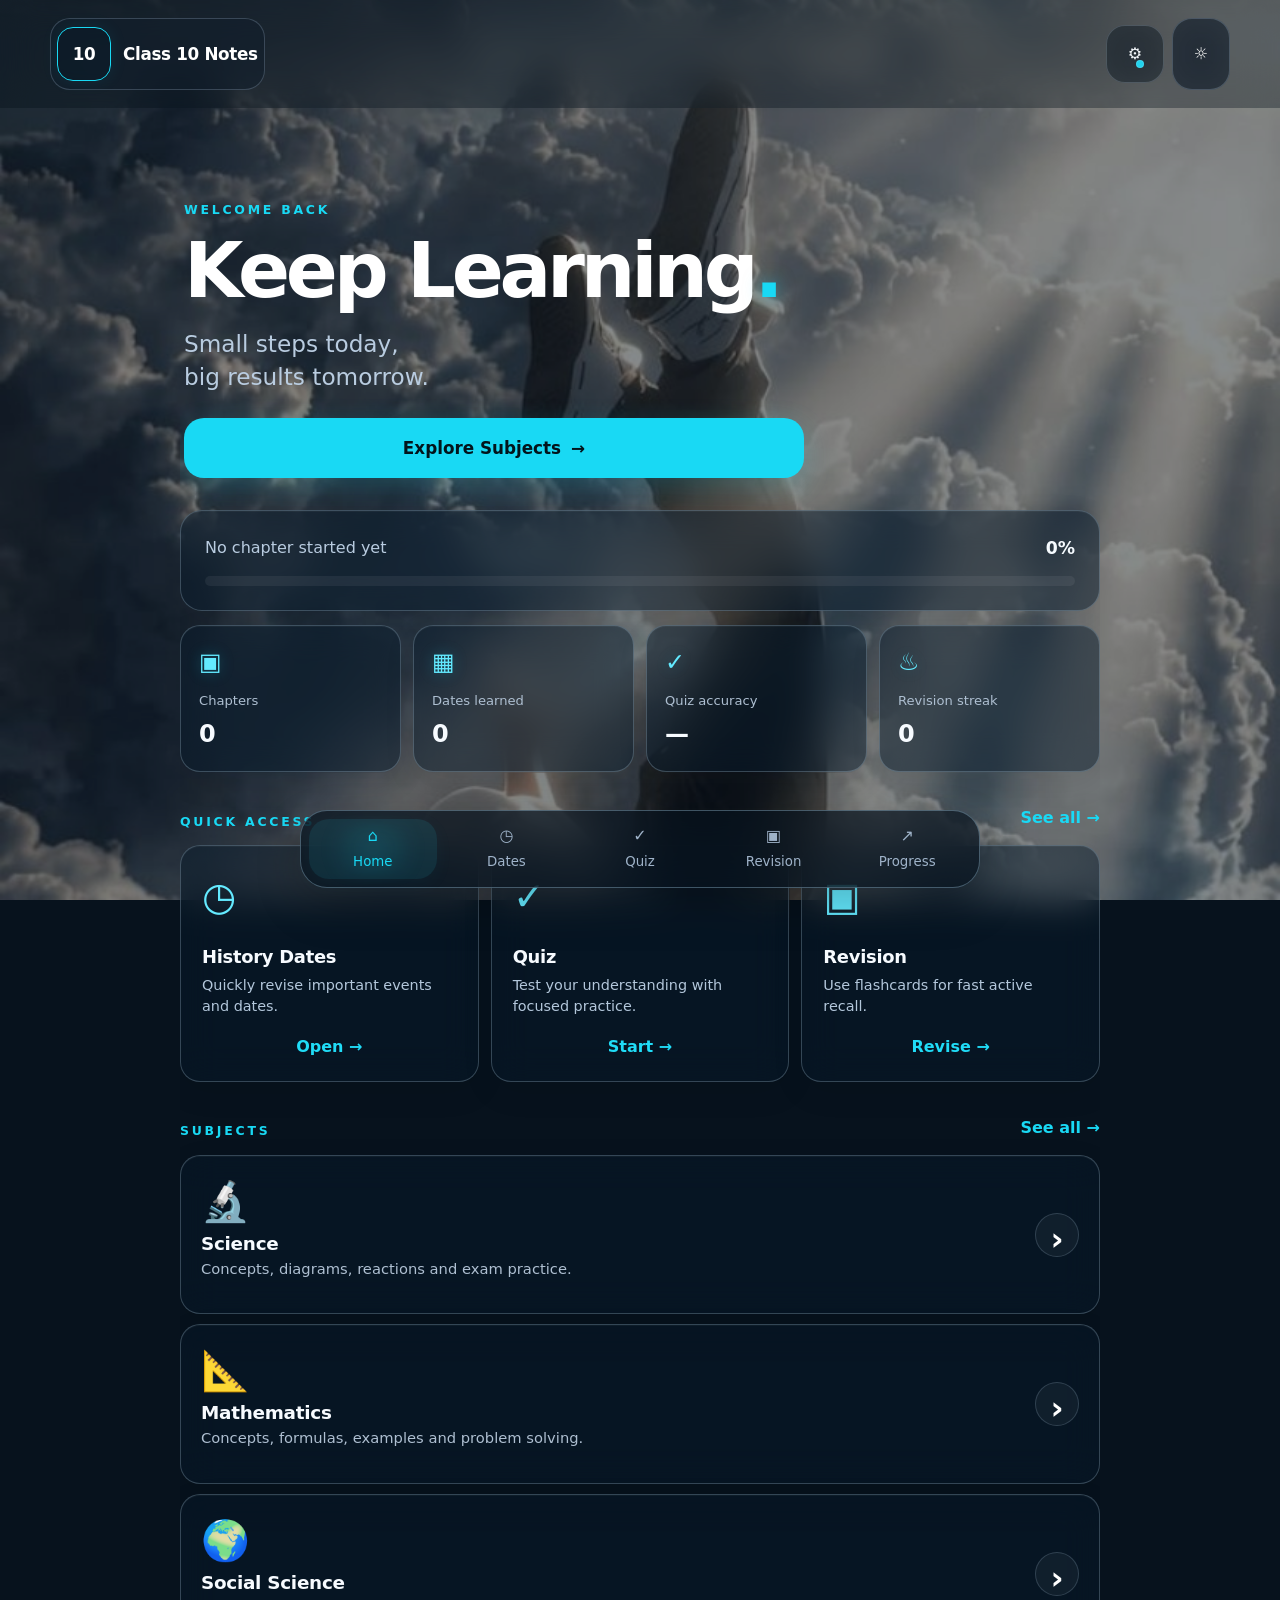
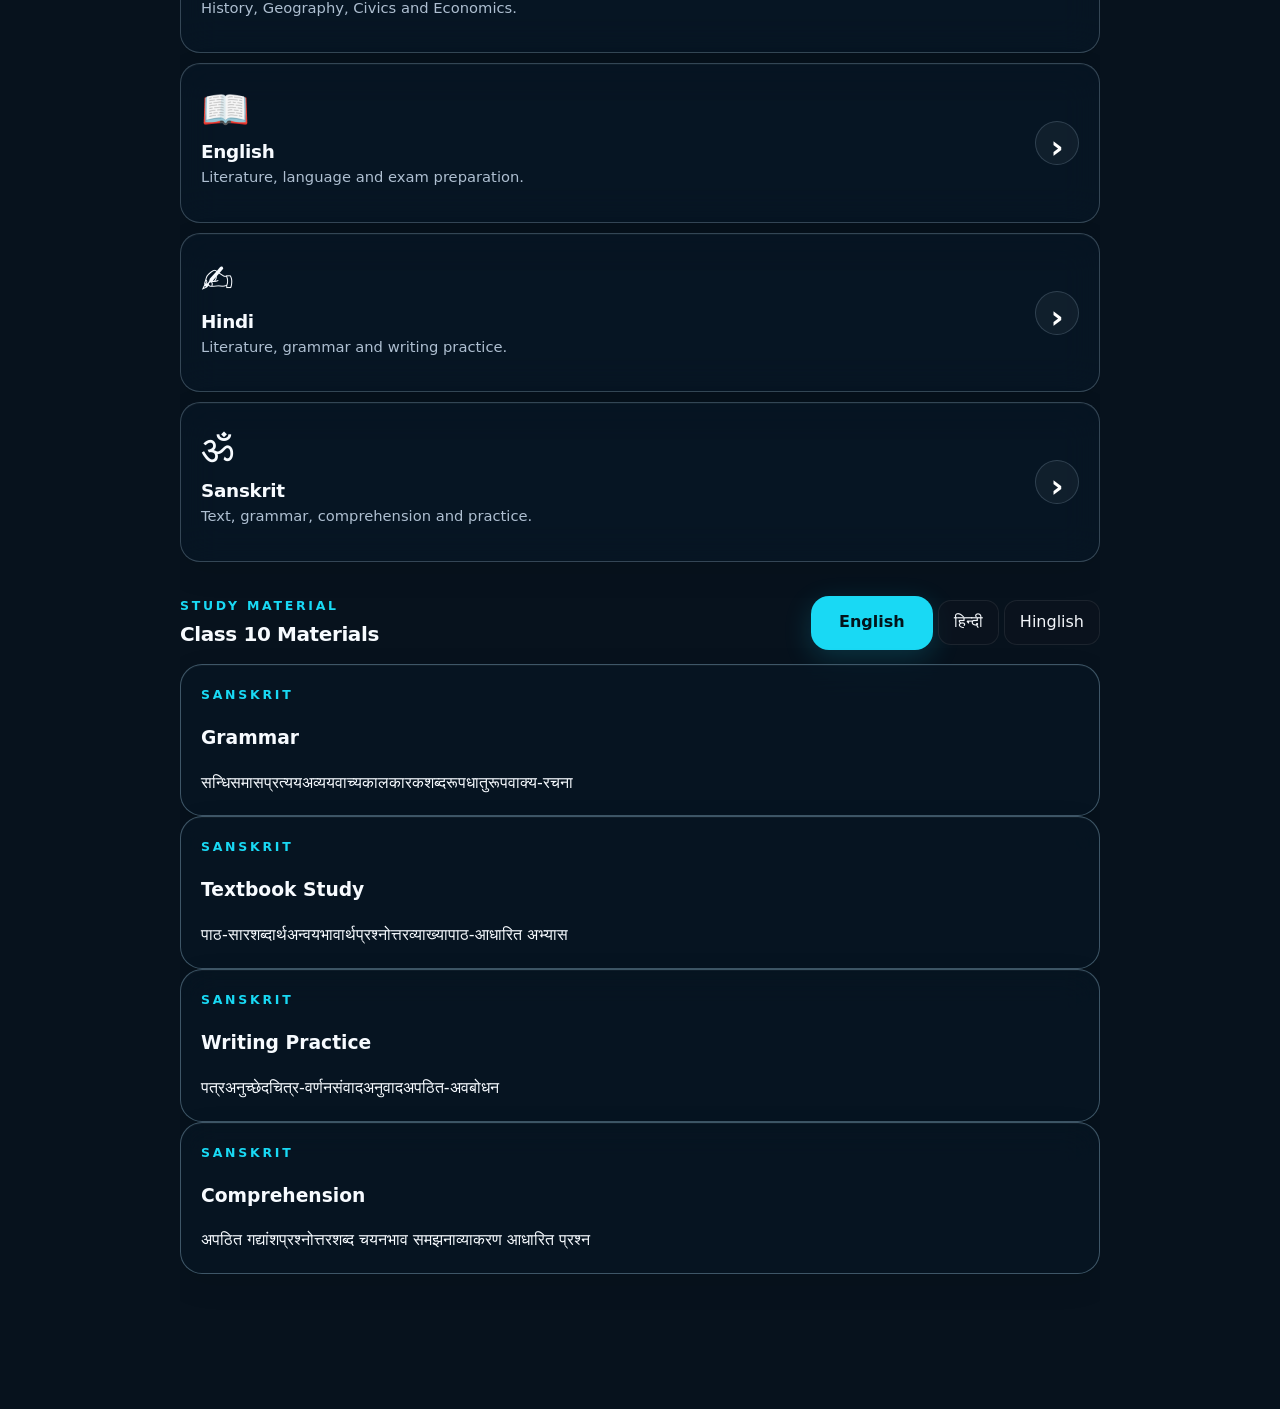
==== commit d6ebf836: "fix: repair app render markup" ====
--- a/index.html
+++ b/index.html
@@ -9,6 +9,7 @@
 <link rel="stylesheet" href="./css/global.css">
 <link rel="stylesheet" href="./css/components.css">
 <link rel="stylesheet" href="./css/responsive.css">
+<link rel="stylesheet" href="css/reference-ui.css">
 </head>
 <body>
 <div id="app-shell">
@@ -17,5 +18,9 @@
 <nav id="app-nav" aria-label="Primary navigation"></nav>
 </div>
 <script type="module" src="./js/app.js"></script>
+<script src="./js/data/material-sst-sanskrit.js"></script>
 </body>
 </html>
+
+
+
--- a/css/global.css
+++ b/css/global.css
@@ -1,66 +1,953 @@
 ﻿:root{
-  --bg:#0b0d16;
-  --surface:#121522;
-  --surface-2:#191d2d;
-  --surface-3:#20263a;
-  --text:#f5f7ff;
-  --text-soft:#c9cede;
-  --muted:#8e95aa;
-  --border:#2a3045;
-  --accent:#7c6cff;
-  --accent-strong:#6252ee;
-  --success:#35c98b;
-  --warning:#f0b75b;
-  --danger:#ef6b73;
-  --shadow:0 12px 35px rgba(0,0,0,.18);
+  color-scheme:dark;
+
+  --bg:#080b12;
+  --bg-soft:#0c1019;
+
+  --surface:rgba(14,19,30,.58);
+  --surface-solid:#121722;
+  --surface-soft:rgba(21,27,41,.55);
+  --surface-hover:rgba(29,37,54,.78);
+
+  --text:#f4f7fb;
+  --text-soft:#c4cbd8;
+  --muted:#858e9f;
+
+  --border:rgba(255,255,255,.075);
+  --border-strong:rgba(255,255,255,.12);
+
+  --accent-color:#22D3EE;
+  --accent-rgb:34,211,238;
+
+  --accent-soft:rgba(var(--accent-rgb),.10);
+  --accent-border:rgba(var(--accent-rgb),.25);
+  --accent-glow:rgba(var(--accent-rgb),.13);
+  --accent-glow-strong:rgba(var(--accent-rgb),.20);
+
+  --success:#43d39a;
+  --danger:#ff6b7a;
+  --warning:#f2bd62;
+
+  --shadow-sm:0 5px 18px rgba(0,0,0,.18);
+  --shadow-md:0 12px 38px rgba(0,0,0,.24);
+
   --radius-sm:10px;
   --radius-md:16px;
   --radius-lg:22px;
+  --radius-xl:28px;
+
   --content:1180px;
-  --space-1:4px;
-  --space-2:8px;
-  --space-3:12px;
-  --space-4:16px;
-  --space-5:20px;
-  --space-6:24px;
-  --space-7:32px;
-  --space-8:40px;
+
+  --ease:cubic-bezier(.2,.7,.2,1);
+  --transition:220ms var(--ease);
+
+  /* ---------------------------------------------------------
+     Original background photo (asset is never altered;
+     darkness is controlled only by the overlay variable)
+  --------------------------------------------------------- */
+  --background-image:url("../assets/background.png");
+  --background-tint:5,8,14;
+  --background-overlay-opacity:.55;
+
+  /* Glassmorphism system */
+  --glass-blur:20px;
+  --header-glass:rgba(9,12,20,.62);
+  --nav-glass:rgba(10,13,22,.72);
 }
 
 html.light{
-  --bg:#f6f7fb;
-  --surface:#ffffff;
-  --surface-2:#f0f2f8;
-  --surface-3:#e8ebf3;
-  --text:#151827;
-  --text-soft:#454b61;
-  --muted:#70778d;
-  --border:#dde1eb;
-  --shadow:0 10px 30px rgba(28,35,58,.08);
-}
-
-*{box-sizing:border-box}
-html{scroll-behavior:smooth}
+  color-scheme:light;
+
+  --bg:#f5f7fa;
+  --bg-soft:#edf1f6;
+
+  --surface:rgba(255,255,255,.78);
+  --surface-solid:#ffffff;
+  --surface-soft:rgba(247,249,252,.84);
+  --surface-hover:#ffffff;
+
+  --text:#121722;
+  --text-soft:#444d5c;
+  --muted:#717b8c;
+
+  --border:rgba(15,23,42,.09);
+  --border-strong:rgba(15,23,42,.14);
+
+  --shadow-sm:0 5px 18px rgba(15,23,42,.07);
+  --shadow-md:0 12px 38px rgba(15,23,42,.10);
+
+  --background-overlay-opacity:.35;
+  --header-glass:rgba(255,255,255,.72);
+  --nav-glass:rgba(255,255,255,.80);
+}
+
+*{
+  box-sizing:border-box;
+}
+
+html{
+  scroll-behavior:smooth;
+}
+
 body{
   margin:0;
   min-width:320px;
+  overflow-x:clip;
   min-height:100vh;
-  background:var(--bg);
+
   color:var(--text);
-  font-family:Inter,ui-sans-serif,system-ui,-apple-system,"Segoe UI",Roboto,Arial,sans-serif;
+
+  background:
+    radial-gradient(
+      circle at 50% -10%,
+      rgba(var(--accent-rgb),.035),
+      transparent 38%
+    ),
+    var(--bg);
+
+  font-family:
+    Inter,
+    ui-sans-serif,
+    system-ui,
+    -apple-system,
+    "Segoe UI",
+    Roboto,
+    Arial,
+    sans-serif;
+
   line-height:1.55;
   -webkit-font-smoothing:antialiased;
-}
-
-button,input{font:inherit}
-button{border:0}
-button:focus-visible,input:focus-visible,a:focus-visible{
-  outline:3px solid color-mix(in srgb,var(--accent) 55%,transparent);
+  text-rendering:optimizeLegibility;
+
+  transition:
+    background-color .25s ease,
+    color .25s ease;
+}
+
+button,
+input{
+  font:inherit;
+}
+
+button{
+  border:0;
+  cursor:pointer;
+}
+
+a{
+  color:inherit;
+  text-decoration:none;
+}
+
+img{
+  display:block;
+  max-width:100%;
+}
+
+[hidden]{
+  display:none!important;
+}
+
+:focus-visible{
+  outline:
+    2px solid
+    var(--accent-color);
   outline-offset:3px;
 }
-a{color:inherit;text-decoration:none}
-img{max-width:100%;display:block}
-[hidden]{display:none!important}
-
-#app-shell{min-height:100vh}
-#app{width:min(100% - 32px,var(--content));margin:0 auto;padding:32px 0 100px}
+
+::selection{
+  color:var(--text);
+  background:rgba(var(--accent-rgb),.24);
+}
+
+#app-shell{
+  position:relative;
+  z-index:0;
+  min-height:100vh;
+}
+
+/* Original background photo + variable-driven dark overlay */
+#app-shell::before,
+#app-shell::after{
+  content:"";
+  position:fixed;
+  inset:0;
+  pointer-events:none;
+}
+
+#app-shell::before{
+  z-index:-2;
+  background:var(--background-image) center/cover no-repeat;
+}
+
+#app-shell::after{
+  z-index:-1;
+  background:rgba(var(--background-tint),var(--background-overlay-opacity));
+}
+
+#app{
+  width:min(calc(100% - 32px),var(--content));
+  margin:0 auto;
+  padding:30px 0 110px;
+}
+
+/* -----------------------------------------------------------
+   Ambient interaction system
+----------------------------------------------------------- */
+
+.interactive{
+  position:relative;
+  isolation:isolate;
+  transition:
+    transform var(--transition),
+    background-color var(--transition),
+    border-color var(--transition),
+    box-shadow var(--transition);
+}
+
+.interactive::after{
+  content:"";
+  position:absolute;
+  inset:-12px;
+  z-index:-1;
+
+  border-radius:inherit;
+
+  background:
+    radial-gradient(
+      circle at center,
+      var(--accent-glow),
+      transparent 68%
+    );
+
+  opacity:0;
+  filter:blur(13px);
+
+  transition:
+    opacity 240ms var(--ease);
+}
+
+.interactive:hover{
+  transform:translateY(-1px);
+  background:var(--surface-hover);
+  border-color:var(--accent-border);
+
+  box-shadow:
+    var(--shadow-sm),
+    0 8px 30px rgba(var(--accent-rgb),.055);
+}
+
+.interactive:hover::after{
+  opacity:1;
+}
+
+.interactive:active{
+  transform:translateY(0) scale(.985);
+  transition-duration:100ms;
+
+  box-shadow:
+    var(--shadow-sm),
+    0 5px 22px var(--accent-glow);
+}
+
+.interactive.is-pressed::after{
+  opacity:1;
+}
+
+/* -----------------------------------------------------------
+   Header
+----------------------------------------------------------- */
+
+.app-header{
+  position:sticky;
+  top:0;
+  z-index:100;
+
+  padding-top:env(safe-area-inset-top,0px);
+
+  border-bottom:1px solid var(--border);
+
+  background:var(--header-glass);
+
+  backdrop-filter:blur(var(--glass-blur));
+  -webkit-backdrop-filter:blur(var(--glass-blur));
+}
+
+.header-inner{
+  width:min(calc(100% - 32px),var(--content));
+  min-height:70px;
+  margin:auto;
+
+  display:flex;
+  align-items:center;
+  justify-content:space-between;
+  gap:16px;
+}
+
+.brand{
+  display:flex;
+  align-items:center;
+  gap:11px;
+
+  color:var(--text);
+  background:transparent;
+
+  font-weight:800;
+  letter-spacing:-.025em;
+}
+
+.brand-mark{
+  width:38px;
+  height:38px;
+
+  display:grid;
+  place-items:center;
+
+  border-radius:12px;
+
+  color:var(--text);
+
+  background:
+    linear-gradient(
+      145deg,
+      rgba(var(--accent-rgb),.18),
+      rgba(var(--accent-rgb),.06)
+    );
+
+  border:1px solid var(--accent-border);
+
+  box-shadow:
+    0 6px 22px rgba(var(--accent-rgb),.08);
+}
+
+.header-actions{
+  display:flex;
+  align-items:center;
+  gap:8px;
+}
+
+.icon-btn{
+  width:42px;
+  height:42px;
+
+  display:grid;
+  place-items:center;
+
+  color:var(--text);
+
+  background:var(--surface);
+  border:1px solid var(--border);
+  border-radius:13px;
+}
+
+/* -----------------------------------------------------------
+   Hero
+----------------------------------------------------------- */
+
+.hero{
+  padding:clamp(30px,6vw,62px) 0 30px;
+}
+
+.eyebrow{
+  color:var(--accent-color);
+
+  font-size:.74rem;
+  font-weight:800;
+  letter-spacing:.12em;
+  text-transform:uppercase;
+}
+
+.hero h1{
+  margin:9px 0 12px;
+
+  max-width:760px;
+
+  font-size:clamp(2.25rem,6vw,4.35rem);
+  line-height:1.02;
+
+  letter-spacing:-.055em;
+}
+
+.hero p{
+  max-width:690px;
+
+  color:var(--text-soft);
+
+  font-size:1.03rem;
+}
+
+/* -----------------------------------------------------------
+   Search
+----------------------------------------------------------- */
+
+.search-box{
+  position:relative;
+
+  display:flex;
+  align-items:center;
+  gap:10px;
+
+  margin-top:24px;
+  padding:6px 8px 6px 16px;
+
+  background:var(--surface);
+  border:1px solid var(--border);
+  border-radius:18px;
+  backdrop-filter:blur(var(--glass-blur));
+  -webkit-backdrop-filter:blur(var(--glass-blur));
+
+  box-shadow:var(--shadow-sm);
+
+  transition:
+    border-color var(--transition),
+    box-shadow var(--transition),
+    background var(--transition);
+}
+
+.search-box:focus-within{
+  border-color:var(--accent-border);
+
+  box-shadow:
+    var(--shadow-sm),
+    0 8px 30px rgba(var(--accent-rgb),.055);
+}
+
+.search-box input{
+  width:100%;
+  min-height:44px;
+
+  border:0;
+  outline:0;
+
+  color:var(--text);
+  background:transparent;
+}
+
+.search-box input::placeholder{
+  color:var(--muted);
+}
+
+/* -----------------------------------------------------------
+   Sections / Cards
+----------------------------------------------------------- */
+
+.section{
+  margin-top:34px;
+}
+
+.section-heading{
+  display:flex;
+  align-items:end;
+  justify-content:space-between;
+  gap:16px;
+
+  margin-bottom:15px;
+}
+
+.section-heading h2{
+  margin:3px 0 0;
+
+  font-size:1.28rem;
+  letter-spacing:-.025em;
+}
+
+.muted{
+  color:var(--muted);
+}
+
+.grid{
+  display:grid;
+  grid-template-columns:repeat(3,minmax(0,1fr));
+  gap:14px;
+}
+
+.card{
+  position:relative;
+  overflow:hidden;
+
+  background:
+    linear-gradient(
+      145deg,
+      rgba(255,255,255,.025),
+      transparent 55%
+    ),
+    var(--surface);
+
+  border:1px solid var(--border);
+  border-radius:var(--radius-md);
+
+  box-shadow:var(--shadow-sm);
+
+  padding:20px;
+  backdrop-filter:blur(var(--glass-blur));
+  -webkit-backdrop-filter:blur(var(--glass-blur));
+}
+
+.subject-card{
+  min-height:184px;
+  padding:20px;
+
+  display:flex;
+  flex-direction:column;
+  justify-content:space-between;
+}
+
+.subject-icon{
+  font-size:28px;
+}
+
+.subject-card h3{
+  margin:12px 0 4px;
+
+  font-size:1.04rem;
+  letter-spacing:-.015em;
+}
+
+.subject-card p{
+  margin:0;
+
+  color:var(--muted);
+  font-size:.89rem;
+}
+
+.card-link{
+  display:inline-flex;
+  align-items:center;
+  gap:6px;
+
+  margin-top:18px;
+
+  color:var(--accent-color);
+  font-weight:750;
+}
+
+/* -----------------------------------------------------------
+   Dashboard modules
+----------------------------------------------------------- */
+
+.dashboard-grid{
+  display:grid;
+  grid-template-columns:1.45fr 1fr;
+  gap:14px;
+}
+
+.continue-card{
+  min-height:250px;
+  padding:25px;
+
+  display:flex;
+  flex-direction:column;
+  justify-content:space-between;
+}
+
+.progress-track{
+  height:7px;
+  overflow:hidden;
+
+  margin-top:15px;
+
+  background:rgba(255,255,255,.06);
+  border-radius:999px;
+}
+
+.progress-fill{
+  height:100%;
+  width:var(--progress,0%);
+
+  border-radius:inherit;
+
+  background:var(--accent-color);
+
+  box-shadow:
+    0 0 18px rgba(var(--accent-rgb),.20);
+
+  transition:width .45s var(--ease);
+}
+
+.stat-grid{
+  display:grid;
+  grid-template-columns:repeat(2,minmax(0,1fr));
+  gap:10px;
+}
+
+.stat-card{
+  padding:17px;
+}
+
+.stat-value{
+  margin-top:5px;
+
+  font-size:1.55rem;
+  font-weight:800;
+  letter-spacing:-.035em;
+}
+
+.stat-label{
+  color:var(--muted);
+  font-size:.82rem;
+}
+
+/* -----------------------------------------------------------
+   Buttons
+----------------------------------------------------------- */
+
+.btn{
+  min-height:44px;
+
+  display:inline-flex;
+  align-items:center;
+  justify-content:center;
+  gap:8px;
+
+  padding:9px 15px;
+
+  color:var(--text);
+
+  background:var(--surface);
+  border:1px solid var(--border);
+
+  border-radius:13px;
+}
+
+.btn-primary{
+  color:#031015;
+
+  background:var(--accent-color);
+  border-color:transparent;
+
+  font-weight:800;
+
+  box-shadow:
+    0 7px 24px rgba(var(--accent-rgb),.12);
+}
+
+.btn-primary:hover{
+  background:
+    color-mix(
+      in srgb,
+      var(--accent-color) 88%,
+      white
+    );
+}
+
+/* -----------------------------------------------------------
+   Pills / filters
+----------------------------------------------------------- */
+
+.status-row{
+  display:flex;
+  flex-wrap:wrap;
+  gap:8px;
+}
+
+.status-pill{
+  padding:6px 10px;
+
+  color:var(--muted);
+
+  background:var(--surface-soft);
+  border:1px solid var(--border);
+
+  border-radius:999px;
+
+  font-size:.78rem;
+}
+
+.status-pill.active{
+  color:var(--accent-color);
+  border-color:var(--accent-border);
+  background:var(--accent-soft);
+}
+
+/* -----------------------------------------------------------
+   Timeline
+----------------------------------------------------------- */
+
+.timeline{
+  position:relative;
+  padding-left:24px;
+}
+
+.timeline::before{
+  content:"";
+
+  position:absolute;
+  top:5px;
+  bottom:5px;
+  left:6px;
+
+  width:1px;
+
+  background:var(--border-strong);
+}
+
+.timeline-item{
+  position:relative;
+
+  margin-bottom:15px;
+  padding:17px 18px;
+}
+
+.timeline-item::before{
+  content:"";
+
+  position:absolute;
+  left:-22px;
+  top:23px;
+
+  width:9px;
+  height:9px;
+
+  border-radius:50%;
+
+  background:var(--accent-color);
+
+  box-shadow:
+    0 0 0 5px rgba(var(--accent-rgb),.07);
+}
+
+/* -----------------------------------------------------------
+   Flashcard
+----------------------------------------------------------- */
+
+.flashcard{
+  min-height:290px;
+
+  display:grid;
+  place-items:center;
+
+  padding:30px;
+
+  text-align:center;
+
+  perspective:1000px;
+}
+
+.flashcard-inner{
+  backdrop-filter:blur(var(--glass-blur));
+  -webkit-backdrop-filter:blur(var(--glass-blur));
+  width:100%;
+  min-height:230px;
+
+  display:grid;
+  place-items:center;
+
+  border-radius:var(--radius-lg);
+
+  background:var(--surface);
+  border:1px solid var(--border);
+
+  box-shadow:var(--shadow-md);
+
+  transition:
+    transform .45s var(--ease);
+}
+
+.flashcard.flipped .flashcard-inner{
+  transform:rotateY(180deg);
+}
+
+/* -----------------------------------------------------------
+   Quiz
+----------------------------------------------------------- */
+
+.quiz-option{
+  backdrop-filter:blur(var(--glass-blur));
+  -webkit-backdrop-filter:blur(var(--glass-blur));
+  width:100%;
+
+  padding:15px;
+
+  display:flex;
+  align-items:center;
+  gap:12px;
+
+  text-align:left;
+
+  color:var(--text);
+
+  background:var(--surface);
+  border:1px solid var(--border);
+
+  border-radius:14px;
+
+  transition:
+    background var(--transition),
+    border-color var(--transition),
+    transform var(--transition),
+    box-shadow var(--transition);
+}
+
+.quiz-option:hover{
+  border-color:var(--accent-border);
+  background:var(--surface-hover);
+
+  box-shadow:
+    0 7px 24px rgba(var(--accent-rgb),.045);
+}
+
+.quiz-option.selected{
+  color:var(--accent-color);
+  background:var(--accent-soft);
+  border-color:var(--accent-border);
+}
+
+.quiz-option.correct{
+  border-color:rgba(67,211,154,.42);
+  background:rgba(67,211,154,.08);
+}
+
+.quiz-option.incorrect{
+  border-color:rgba(255,107,122,.42);
+  background:rgba(255,107,122,.08);
+}
+
+/* -----------------------------------------------------------
+   Empty / toast
+----------------------------------------------------------- */
+
+.empty-state{
+  backdrop-filter:blur(var(--glass-blur));
+  -webkit-backdrop-filter:blur(var(--glass-blur));
+  padding:48px 20px;
+
+  text-align:center;
+
+  background:var(--surface);
+  border:1px dashed var(--border-strong);
+  border-radius:var(--radius-md);
+}
+
+.toast{
+  position:fixed;
+  z-index:200;
+
+  right:18px;
+  bottom:84px;
+
+  max-width:min(360px,calc(100% - 36px));
+
+  padding:12px 15px;
+
+  color:var(--text);
+
+  background:var(--nav-glass);
+  backdrop-filter:blur(var(--glass-blur));
+  -webkit-backdrop-filter:blur(var(--glass-blur));
+  border:1px solid var(--border);
+
+  border-radius:13px;
+
+  box-shadow:var(--shadow-md);
+
+  animation:toast-in .22s var(--ease);
+}
+
+@keyframes toast-in{
+  from{
+    opacity:0;
+    transform:translateY(6px);
+  }
+  to{
+    opacity:1;
+    transform:translateY(0);
+  }
+}
+
+/* -----------------------------------------------------------
+   Bottom navigation
+----------------------------------------------------------- */
+
+.bottom-nav{
+  position:fixed;
+  z-index:120;
+
+  left:50%;
+  bottom:calc(14px + env(safe-area-inset-bottom,0px));
+
+  transform:translateX(-50%);
+
+  width:min(calc(100% - 24px),560px);
+
+  display:flex;
+  gap:5px;
+
+  padding:7px;
+
+  background:var(--nav-glass);
+
+  border:1px solid var(--border);
+
+  border-radius:20px;
+
+  box-shadow:var(--shadow-md);
+
+  backdrop-filter:blur(var(--glass-blur));
+  -webkit-backdrop-filter:blur(var(--glass-blur));
+}
+
+.bottom-nav button{
+  position:relative;
+
+  flex:1;
+  min-height:48px;
+
+  color:var(--muted);
+
+  background:transparent;
+
+  border-radius:14px;
+
+  transition:
+    color var(--transition),
+    background var(--transition),
+    transform var(--transition);
+}
+
+.bottom-nav button:hover{
+  color:var(--text);
+  background:var(--surface-soft);
+}
+
+.bottom-nav button.active{
+  color:var(--accent-color);
+  background:var(--accent-soft);
+
+  box-shadow:
+    0 5px 20px rgba(var(--accent-rgb),.045);
+}
+
+.bottom-nav button.active::after{
+  content:"";
+
+  position:absolute;
+  inset:3px;
+
+  z-index:-1;
+
+  border-radius:inherit;
+
+  background:
+    radial-gradient(
+      circle at center,
+      var(--accent-glow),
+      transparent 70%
+    );
+
+  filter:blur(7px);
+}
+
+/* -----------------------------------------------------------
+   Reduced motion
+----------------------------------------------------------- */
+
+@media(prefers-reduced-motion:reduce){
+  *,
+  *::before,
+  *::after{
+    scroll-behavior:auto!important;
+    animation-duration:.01ms!important;
+    animation-iteration-count:1!important;
+    transition-duration:.01ms!important;
+  }
+}
--- a/css/components.css
+++ b/css/components.css
@@ -1,10 +1,14 @@
-﻿.app-header{
+/* Component layer — glass UI, aligned with global.css tokens */
+
+.app-header{
   position:sticky;
   top:0;
-  z-index:50;
+  z-index:100;
+  padding-top:env(safe-area-inset-top,0px);
   border-bottom:1px solid var(--border);
-  background:color-mix(in srgb,var(--bg) 88%,transparent);
-  backdrop-filter:blur(18px);
+  background:var(--header-glass);
+  backdrop-filter:blur(var(--glass-blur));
+  -webkit-backdrop-filter:blur(var(--glass-blur));
 }
 
 .header-inner{
@@ -31,9 +35,11 @@
   display:grid;
   place-items:center;
   border-radius:12px;
-  background:var(--accent);
-  color:white;
+  background:linear-gradient(145deg,rgba(var(--accent-rgb),.18),rgba(var(--accent-rgb),.06));
+  border:1px solid var(--accent-border);
+  color:var(--text);
   font-weight:900;
+  box-shadow:0 6px 22px rgba(var(--accent-rgb),.08);
 }
 
 .header-actions{display:flex;gap:8px}
@@ -43,19 +49,28 @@
   min-height:42px;
   padding:9px 12px;
   border-radius:12px;
-  background:var(--surface-2);
-  color:var(--text);
-  border:1px solid var(--border);
-}
-
-.icon-btn:hover,.nav-btn:hover{background:var(--surface-3)}
+  background:var(--surface-soft);
+  color:var(--text);
+  border:1px solid var(--border);
+  backdrop-filter:blur(var(--glass-blur));
+  -webkit-backdrop-filter:blur(var(--glass-blur));
+  transition:
+    background var(--transition),
+    border-color var(--transition),
+    transform var(--transition);
+}
+
+.icon-btn:hover,.nav-btn:hover{
+  background:var(--surface-hover);
+  border-color:var(--accent-border);
+}
 
 .hero{
   padding:clamp(30px,7vw,72px) 0 34px;
 }
 
 .eyebrow{
-  color:var(--accent);
+  color:var(--accent-color);
   font-size:.78rem;
   font-weight:800;
   letter-spacing:.1em;
@@ -69,7 +84,11 @@
   letter-spacing:-.045em;
 }
 
-.hero p{max-width:680px;color:var(--text-soft);font-size:1.05rem}
+.hero p{
+  max-width:680px;
+  color:var(--text-soft);
+  font-size:1.05rem;
+}
 
 .search-box{
   display:flex;
@@ -80,7 +99,9 @@
   background:var(--surface);
   border:1px solid var(--border);
   border-radius:18px;
-  box-shadow:var(--shadow);
+  box-shadow:var(--shadow-sm);
+  backdrop-filter:blur(var(--glass-blur));
+  -webkit-backdrop-filter:blur(var(--glass-blur));
 }
 
 .search-box input{
@@ -93,6 +114,7 @@
 }
 
 .section{margin-top:34px}
+
 .section-heading{
   display:flex;
   align-items:end;
@@ -100,6 +122,7 @@
   gap:16px;
   margin-bottom:14px;
 }
+
 .section-heading h2{font-size:1.25rem;letter-spacing:-.02em}
 .muted{color:var(--muted)}
 
@@ -113,8 +136,9 @@
   background:var(--surface);
   border:1px solid var(--border);
   border-radius:var(--radius-md);
-  padding:20px;
-  box-shadow:var(--shadow);
+  box-shadow:var(--shadow-sm);
+  backdrop-filter:blur(var(--glass-blur));
+  -webkit-backdrop-filter:blur(var(--glass-blur));
 }
 
 .subject-card{
@@ -127,7 +151,7 @@
 
 .subject-card:hover{
   transform:translateY(-2px);
-  border-color:color-mix(in srgb,var(--accent) 55%,var(--border));
+  border-color:color-mix(in srgb,var(--accent-color) 55%,var(--border));
 }
 
 .subject-icon{font-size:30px}
@@ -139,7 +163,7 @@
   display:inline-flex;
   align-items:center;
   gap:6px;
-  color:var(--accent);
+  color:var(--accent-color);
   font-weight:750;
 }
 
@@ -149,13 +173,15 @@
   border:1px dashed var(--border);
   border-radius:var(--radius-md);
   background:var(--surface);
+  backdrop-filter:blur(var(--glass-blur));
+  -webkit-backdrop-filter:blur(var(--glass-blur));
 }
 
 .bottom-nav{
   position:fixed;
-  z-index:60;
+  z-index:120;
   left:50%;
-  bottom:14px;
+  bottom:calc(14px + env(safe-area-inset-bottom,0px));
   transform:translateX(-50%);
   width:min(calc(100% - 24px),520px);
   display:flex;
@@ -163,37 +189,41 @@
   gap:6px;
   padding:7px;
   border:1px solid var(--border);
-  border-radius:18px;
-  background:color-mix(in srgb,var(--surface) 92%,transparent);
-  backdrop-filter:blur(18px);
-  box-shadow:var(--shadow);
+  border-radius:20px;
+  background:var(--nav-glass);
+  backdrop-filter:blur(var(--glass-blur));
+  -webkit-backdrop-filter:blur(var(--glass-blur));
+  box-shadow:var(--shadow-md);
 }
 
 .bottom-nav button{
   flex:1;
   min-height:46px;
-  border-radius:12px;
+  border-radius:14px;
   background:transparent;
   color:var(--muted);
 }
 
 .bottom-nav button.active{
-  background:var(--surface-2);
-  color:var(--text);
+  background:var(--accent-soft);
+  color:var(--accent-color);
+  box-shadow:0 5px 20px rgba(var(--accent-rgb),.045);
 }
 
 .toast{
   position:fixed;
-  z-index:100;
+  z-index:200;
   right:18px;
   bottom:84px;
   max-width:min(360px,calc(100% - 36px));
   padding:12px 15px;
   border:1px solid var(--border);
   border-radius:13px;
-  background:var(--surface);
-  color:var(--text);
-  box-shadow:var(--shadow);
+  background:var(--nav-glass);
+  color:var(--text);
+  box-shadow:var(--shadow-md);
+  backdrop-filter:blur(var(--glass-blur));
+  -webkit-backdrop-filter:blur(var(--glass-blur));
 }
 
 .status-row{
@@ -205,7 +235,14 @@
 .status-pill{
   padding:6px 10px;
   border-radius:999px;
-  background:var(--surface-2);
+  background:var(--surface-soft);
+  border:1px solid var(--border);
   color:var(--muted);
   font-size:.82rem;
 }
+
+.status-pill.active{
+  color:var(--accent-color);
+  background:var(--accent-soft);
+  border-color:var(--accent-border);
+}
--- a/css/responsive.css
+++ b/css/responsive.css
@@ -1,12 +1,133 @@
-﻿@media(max-width:850px){
-  .grid{grid-template-columns:repeat(2,minmax(0,1fr))}
+/* ============================================================
+   Breakpoints
+   mobile  : <600px  (360 / 375 / 390 / 412 / 430)
+   tablet  : 600–1024px
+   desktop : >1024px
+   ============================================================ */
+
+/* ---------- Tablet ---------- */
+@media(max-width:1024px){
+  .grid{
+    grid-template-columns:repeat(2,minmax(0,1fr));
+  }
+
+  .dashboard-grid{
+    grid-template-columns:1.3fr 1fr;
+  }
 }
 
-@media(max-width:560px){
-  #app{width:min(100% - 22px,var(--content));padding-top:18px}
-  .header-inner{width:min(100% - 22px,var(--content));min-height:62px}
-  .grid{grid-template-columns:1fr}
-  .hero{padding-top:34px}
-  .hero h1{font-size:2.45rem}
-  .card{padding:17px}
+/* ---------- Mobile ---------- */
+@media(max-width:599px){
+  #app{
+    width:min(calc(100% - 22px),var(--content));
+    padding-top:18px;
+    padding-bottom:124px;
+  }
+
+  .header-inner{
+    width:min(calc(100% - 22px),var(--content));
+    min-height:60px;
+  }
+
+  .hero{
+    padding-top:30px;
+  }
+
+  .hero h1{
+    font-size:2.4rem;
+  }
+
+  .hero p{
+    font-size:.97rem;
+  }
+
+  .section{
+    margin-top:26px;
+  }
+
+  .section-heading{
+    align-items:flex-start;
+    flex-direction:column;
+    gap:8px;
+  }
+
+  .grid{
+    grid-template-columns:1fr;
+  }
+
+  .subjects-grid{
+    grid-template-columns:repeat(2,minmax(0,1fr));
+    gap:10px;
+  }
+
+  .tools-grid{
+    grid-template-columns:repeat(3,minmax(0,1fr));
+    gap:8px;
+  }
+
+  .tools-grid .subject-card{
+    min-height:0;
+    padding:14px 8px;
+    text-align:center;
+    align-items:center;
+  }
+
+  .tools-grid .subject-card p{
+    display:none;
+  }
+
+  .tools-grid .card-link{
+    margin-top:10px;
+    font-size:.8rem;
+    justify-content:center;
+  }
+
+  .subject-card{
+    min-height:152px;
+    padding:16px;
+  }
+
+  .dashboard-grid{
+    grid-template-columns:1fr;
+  }
+
+  .stat-grid{
+    grid-template-columns:1fr 1fr;
+  }
+
+  .continue-card{
+    padding:20px;
+  }
+
+  .flashcard{
+    min-height:250px;
+    padding:20px;
+  }
+
+  .bottom-nav{
+    bottom:calc(9px + env(safe-area-inset-bottom,0px));
+    width:calc(100% - 18px);
+    gap:3px;
+    padding:6px;
+  }
+
+  .bottom-nav button{
+    min-height:48px;
+    font-size:.8rem;
+  }
 }
+
+/* ---------- Small mobile ---------- */
+@media(max-width:390px){
+  .bottom-nav button{
+    font-size:.72rem;
+  }
+
+  .brand span:last-child{
+    font-size:.9rem;
+  }
+
+  .hero h1{
+    font-size:2.15rem;
+  }
+}
--- a/css/reference-ui.css
+++ b/css/reference-ui.css
@@ -0,0 +1,1321 @@
+﻿:root{
+  --reference-cyan:#18d9f5;
+  --reference-cyan-soft:rgba(24,217,245,.16);
+  --reference-bg:rgba(7,18,29,.46);
+  --reference-bg-strong:rgba(7,17,28,.62);
+  --reference-border:rgba(154,202,230,.34);
+  --reference-text:#f7fbff;
+  --reference-muted:#b6cbe0;
+  --reference-radius:22px;
+  --reference-blur:20px;
+}
+html,body{margin:0;min-height:100%;background:#07121d;color:var(--reference-text)}
+body{overflow-x:hidden}
+#app-shell{
+  min-height:100vh;
+  position:relative;
+  isolation:isolate;
+  background:transparent!important;
+}
+#app-shell::before{
+  content:"";
+  position:fixed;
+  inset:0;
+  z-index:-3;
+  background-image:url("../assets/background.jpg");
+  background-size:cover;
+  background-position:center top;
+  background-repeat:no-repeat;
+  transform:translateZ(0);
+}
+#app-shell::after{
+  content:"";
+  position:fixed;
+  inset:0;
+  z-index:-2;
+  pointer-events:none;
+  background:rgba(4,12,20,.52);
+}
+.app-header{
+  position:relative!important;
+  z-index:20;
+  min-height:82px;
+  padding:18px 40px!important;
+  background:rgba(7,16,27,.42)!important;
+  border-bottom:1px solid rgba(170,215,240,.16)!important;
+  backdrop-filter:blur(20px);
+  -webkit-backdrop-filter:blur(20px);
+}
+.app-header *{box-sizing:border-box}
+.app-header button{
+  background:rgba(18,30,43,.58)!important;
+  border:1px solid rgba(190,220,240,.22)!important;
+  color:#fff!important;
+  border-radius:20px!important;
+  min-width:72px;
+  min-height:72px;
+  transition:transform .16s ease,background .2s ease,box-shadow .2s ease;
+}
+.app-header button:hover{background:rgba(30,48,64,.72)!important}
+.app-header button:active{transform:scale(.96)}
+main,#app{
+  position:relative;
+  z-index:1;
+  width:min(1180px,calc(100% - 48px));
+  margin:0 auto;
+  padding-top:30px;
+  padding-bottom:124px!important;
+}
+.hero,.page-hero,.home-hero{
+  padding:34px 0 24px;
+}
+.hero h1,.page-hero h1,.home-hero h1{
+  color:#fff!important;
+  font-size:clamp(2.45rem,5vw,4.25rem)!important;
+  line-height:.98!important;
+  letter-spacing:-.045em!important;
+  margin:8px 0 14px!important;
+  font-weight:800!important;
+}
+.hero p,.page-hero p,.home-hero p{
+  color:var(--reference-muted)!important;
+  font-size:clamp(1.08rem,2vw,1.45rem)!important;
+  line-height:1.55!important;
+}
+.eyebrow,.section-label,.micro-label{
+  color:var(--reference-cyan)!important;
+  letter-spacing:.22em!important;
+  font-weight:800!important;
+  text-transform:uppercase;
+}
+.search-wrap,.search-box,.search{
+  background:rgba(11,29,43,.42)!important;
+  border:1px solid rgba(173,216,238,.38)!important;
+  border-radius:22px!important;
+  backdrop-filter:blur(18px);
+  -webkit-backdrop-filter:blur(18px);
+  box-shadow:inset 0 1px rgba(255,255,255,.05);
+}
+input[type=search],input[type=text],.search-input{
+  color:#fff!important;
+  background:transparent!important;
+}
+input::placeholder{color:#b7c9db!important;opacity:1}
+button,.button,.primary-button,.cta{
+  font-family:inherit;
+}
+.primary-button,.cta,.btn-primary{
+  background:var(--reference-cyan)!important;
+  color:#03141b!important;
+  border:0!important;
+  box-shadow:0 8px 28px rgba(24,217,245,.18);
+  font-weight:800!important;
+}
+.card,.glass-card,.continue-card,.stat-card,.quick-card,.subject-card,.empty-state,.timeline-card,.date-card,.quiz-card,.flashcard,.progress-card{
+  background:rgba(9,25,39,.46)!important;
+  border:1px solid var(--reference-border)!important;
+  border-radius:var(--reference-radius)!important;
+  backdrop-filter:blur(var(--reference-blur));
+  -webkit-backdrop-filter:blur(var(--reference-blur));
+  box-shadow:inset 0 1px rgba(255,255,255,.035),0 10px 35px rgba(0,0,0,.08);
+}
+.card:hover,.quick-card:hover,.subject-card:hover,.date-card:hover{
+  border-color:rgba(24,217,245,.48)!important;
+  background:rgba(11,31,47,.55)!important;
+}
+.continue-card{
+  padding:30px!important;
+}
+.stat-grid{
+  display:grid!important;
+  grid-template-columns:repeat(4,minmax(0,1fr))!important;
+  gap:16px!important;
+}
+.tools-grid{
+  display:grid!important;
+  grid-template-columns:repeat(3,minmax(0,1fr))!important;
+  gap:16px!important;
+}
+.subjects-grid{
+  display:grid!important;
+  grid-template-columns:repeat(2,minmax(0,1fr))!important;
+  gap:16px!important;
+}
+.subject-card{
+  min-height:128px;
+  display:flex;
+  align-items:center;
+}
+.subject-card .subject-icon{font-size:3rem}
+.timeline{
+  position:relative;
+}
+.timeline::before{
+  background:var(--reference-cyan)!important;
+  opacity:.7;
+}
+.timeline-item{
+  position:relative;
+}
+.timeline-card,.date-card{
+  min-height:118px;
+}
+.filter-row,.filters{
+  display:flex;
+  flex-wrap:wrap;
+  gap:14px!important;
+}
+.filter-row button,.filters button,.filter-chip{
+  border:1px solid rgba(170,215,240,.38)!important;
+  background:rgba(8,24,38,.46)!important;
+  color:#c7d9e9!important;
+  border-radius:999px!important;
+  padding:13px 28px!important;
+}
+.filter-row button.active,.filters button.active,.filter-chip.active{
+  background:var(--reference-cyan)!important;
+  color:#03141b!important;
+  border-color:var(--reference-cyan)!important;
+}
+.bottom-nav,.app-nav,.floating-nav,nav[aria-label="Primary"]{
+  position:fixed!important;
+  left:50%!important;
+  bottom:max(14px,env(safe-area-inset-bottom))!important;
+  transform:translateX(-50%)!important;
+  width:min(1120px,calc(100% - 28px))!important;
+  z-index:100!important;
+  padding:10px!important;
+  border:1px solid rgba(171,215,239,.38)!important;
+  border-radius:30px!important;
+  background:rgba(7,18,29,.68)!important;
+  backdrop-filter:blur(22px)!important;
+  -webkit-backdrop-filter:blur(22px)!important;
+  box-shadow:0 18px 45px rgba(0,0,0,.24),inset 0 1px rgba(255,255,255,.05)!important;
+}
+.bottom-nav a,.bottom-nav button,.app-nav a,.app-nav button,.floating-nav a,.floating-nav button{
+  color:#9fb3c9!important;
+  border-radius:22px!important;
+  min-height:64px!important;
+}
+.bottom-nav .active,.bottom-nav a.active,.bottom-nav button.active,.app-nav .active,.app-nav a.active,.app-nav button.active{
+  color:var(--reference-cyan)!important;
+  background:rgba(24,217,245,.12)!important;
+}
+@media(max-width:1024px){
+  main,#app{width:min(100% - 36px,900px)}
+  .stat-grid{grid-template-columns:repeat(2,minmax(0,1fr))!important}
+  .tools-grid{grid-template-columns:repeat(3,minmax(0,1fr))!important}
+}
+@media(max-width:600px){
+  #app-shell::before{background-position:center top}
+  #app-shell::after{background:rgba(4,12,20,.48)}
+  .app-header{
+    min-height:74px;
+    padding:12px 16px!important;
+  }
+  main,#app{
+    width:calc(100% - 32px);
+    padding-top:18px;
+    padding-bottom:124px!important;
+  }
+  .hero,.page-hero,.home-hero{padding:24px 0 18px}
+  .hero h1,.page-hero h1,.home-hero h1{
+    font-size:clamp(2.15rem,10vw,3.2rem)!important;
+  }
+  .hero p,.page-hero p,.home-hero p{font-size:1.08rem!important}
+  .stat-grid{grid-template-columns:repeat(2,minmax(0,1fr))!important;gap:12px!important}
+  .tools-grid{grid-template-columns:repeat(3,minmax(0,1fr))!important;gap:10px!important}
+  .subjects-grid{grid-template-columns:1fr!important;gap:12px!important}
+  .card,.glass-card,.continue-card,.stat-card,.quick-card,.subject-card,.empty-state,.timeline-card,.date-card{
+    border-radius:20px!important;
+  }
+  .continue-card{padding:22px!important}
+  .bottom-nav,.app-nav,.floating-nav,nav[aria-label="Primary"]{
+    width:calc(100% - 28px)!important;
+    bottom:max(10px,env(safe-area-inset-bottom))!important;
+    border-radius:28px!important;
+  }
+  .bottom-nav a,.bottom-nav button,.app-nav a,.app-nav button,.floating-nav a,.floating-nav button{
+    min-height:58px!important;
+    padding:6px 4px!important;
+  }
+}
+@media(max-width:390px){
+  main,#app{width:calc(100% - 24px)}
+  .stat-grid{gap:9px!important}
+  .tools-grid{gap:7px!important}
+  .hero h1,.page-hero h1,.home-hero h1{font-size:2.15rem!important}
+}
+@media(min-width:1400px){
+  main,#app{width:min(1220px,calc(100% - 80px))}
+}
+@media(prefers-reduced-motion:reduce){
+  *{scroll-behavior:auto!important;transition:none!important;animation:none!important}
+}
+
+/* ============================================================
+   CLASS10NOTES — FINAL SCREENSHOT UI
+   Mobile-first / responsive / performance-conscious
+   ============================================================ */
+
+:root{
+  --shot-cyan:#19d9f4;
+  --shot-card:rgba(8,25,40,.46);
+  --shot-border:rgba(170,214,236,.34);
+  --shot-muted:#b7cbe0;
+}
+
+html,body{
+  min-width:320px;
+  overflow-x:hidden;
+}
+
+#app-shell::before{
+  background-position:center top!important;
+  background-size:cover!important;
+  transform:translateZ(0);
+}
+
+#app-shell::after{
+  background:rgba(3,12,20,.48)!important;
+}
+
+.app-header{
+  position:relative!important;
+  min-height:82px;
+  padding:18px 34px!important;
+  background:rgba(5,15,25,.34)!important;
+  border:0!important;
+  backdrop-filter:blur(18px)!important;
+  -webkit-backdrop-filter:blur(18px)!important;
+}
+
+.header-inner{
+  width:min(100%,1180px)!important;
+}
+
+.brand{
+  gap:12px!important;
+  font-size:1.05rem!important;
+}
+
+.brand-mark{
+  width:54px!important;
+  height:54px!important;
+  border-radius:16px!important;
+  border:1.5px solid var(--shot-cyan)!important;
+  background:rgba(5,24,38,.32)!important;
+  color:#fff!important;
+  box-shadow:0 0 18px rgba(25,217,244,.08)!important;
+}
+
+.icon-btn{
+  width:58px!important;
+  height:58px!important;
+  min-width:58px!important;
+  border-radius:19px!important;
+  background:rgba(20,31,42,.46)!important;
+  border:1px solid rgba(210,230,242,.20)!important;
+}
+
+main,#app{
+  width:min(1180px,calc(100% - 64px))!important;
+  padding-top:34px!important;
+  padding-bottom:135px!important;
+}
+
+.hero{
+  padding:46px 4px 30px!important;
+}
+
+.eyebrow{
+  color:var(--shot-cyan)!important;
+  font-size:.78rem!important;
+  letter-spacing:.22em!important;
+}
+
+.hero h1{
+  max-width:760px;
+  margin:10px 0 12px!important;
+  font-size:clamp(2.5rem,5vw,4.2rem)!important;
+  line-height:.98!important;
+  letter-spacing:-.045em!important;
+  font-weight:800!important;
+}
+
+.hero p{
+  max-width:700px!important;
+  color:var(--shot-muted)!important;
+  font-size:clamp(1.05rem,2vw,1.35rem)!important;
+}
+
+.card,
+.subject-card,
+.stat-card,
+.continue-card,
+.empty-state,
+.flashcard,
+.quiz-option{
+  background:var(--shot-card)!important;
+  border:1px solid var(--shot-border)!important;
+  border-radius:22px!important;
+  box-shadow:inset 0 1px rgba(255,255,255,.035),0 10px 32px rgba(0,0,0,.08)!important;
+  backdrop-filter:blur(18px)!important;
+  -webkit-backdrop-filter:blur(18px)!important;
+}
+
+.card.interactive:hover,
+.subject-card.interactive:hover{
+  transform:translateY(-1px);
+  border-color:rgba(25,217,244,.46)!important;
+}
+
+.btn-primary{
+  min-height:54px!important;
+  padding:12px 28px!important;
+  border-radius:18px!important;
+  background:var(--shot-cyan)!important;
+  color:#03141b!important;
+  font-size:1rem!important;
+  font-weight:800!important;
+  box-shadow:0 8px 28px rgba(25,217,244,.18)!important;
+}
+
+.dashboard-grid{
+  grid-template-columns:minmax(0,1fr)!important;
+  gap:14px!important;
+}
+
+.continue-card{
+  min-height:0!important;
+  padding:25px!important;
+}
+
+.stat-grid{
+  grid-template-columns:repeat(4,minmax(0,1fr))!important;
+  gap:12px!important;
+}
+
+.stat-card{
+  min-height:110px;
+}
+
+.tools-grid{
+  grid-template-columns:repeat(3,minmax(0,1fr))!important;
+  gap:14px!important;
+}
+
+.subjects-grid{
+  grid-template-columns:1fr!important;
+  gap:12px!important;
+}
+
+.subjects-grid .subject-card{
+  min-height:104px!important;
+  padding:18px 22px!important;
+  display:grid!important;
+  grid-template-columns:auto 1fr auto;
+  align-items:center!important;
+  column-gap:22px;
+}
+
+.subjects-grid .subject-icon{
+  font-size:2.65rem!important;
+  grid-row:1 / span 2;
+}
+
+.subjects-grid .subject-card h3{
+  margin:0 0 4px!important;
+  font-size:1.15rem!important;
+}
+
+.subjects-grid .subject-card p{
+  margin:0!important;
+  color:var(--shot-muted)!important;
+  font-size:.98rem!important;
+}
+
+.subjects-grid .card-link{
+  grid-column:3;
+  grid-row:1 / span 2;
+  margin:0!important;
+  width:46px;
+  height:46px;
+  border-radius:50%;
+  display:grid;
+  place-items:center;
+  font-size:0;
+  color:#fff!important;
+  background:rgba(255,255,255,.045);
+  border:1px solid rgba(190,220,240,.16);
+}
+
+.subjects-grid .card-link::after{
+  content:"›";
+  font-size:2rem;
+  line-height:1;
+}
+
+.search-box{
+  min-height:62px!important;
+  border-radius:20px!important;
+}
+
+.status-pill{
+  padding:10px 18px!important;
+  border-radius:999px!important;
+}
+
+.status-pill.active{
+  color:#03141b!important;
+  background:var(--shot-cyan)!important;
+  border-color:var(--shot-cyan)!important;
+}
+
+.bottom-nav{
+  width:min(1120px,calc(100% - 28px))!important;
+  padding:8px!important;
+  bottom:max(12px,env(safe-area-inset-bottom))!important;
+  border-radius:28px!important;
+  background:rgba(6,18,29,.70)!important;
+  border:1px solid rgba(171,215,239,.34)!important;
+  backdrop-filter:blur(20px)!important;
+  -webkit-backdrop-filter:blur(20px)!important;
+  box-shadow:0 18px 45px rgba(0,0,0,.22)!important;
+}
+
+.bottom-nav button{
+  min-height:60px!important;
+  border-radius:20px!important;
+  color:#9fb3c9!important;
+  transition:background-color .18s ease,color .18s ease,transform .12s ease!important;
+}
+
+.bottom-nav button.active{
+  color:var(--shot-cyan)!important;
+  background:rgba(25,217,244,.10)!important;
+}
+
+.interactive.is-pressed{
+  transform:scale(.985)!important;
+}
+
+@media(max-width:1024px){
+  main,#app{width:min(100% - 42px,900px)!important}
+  .stat-grid{grid-template-columns:repeat(2,minmax(0,1fr))!important}
+}
+
+@media(max-width:600px){
+  .app-header{
+    min-height:74px;
+    padding:12px 16px!important;
+  }
+
+  .header-inner{
+    width:100%!important;
+  }
+
+  .brand-mark{
+    width:54px!important;
+    height:54px!important;
+  }
+
+  .icon-btn{
+    width:54px!important;
+    height:54px!important;
+    min-width:54px!important;
+  }
+
+  main,#app{
+    width:calc(100% - 32px)!important;
+    padding-top:12px!important;
+    padding-bottom:125px!important;
+  }
+
+  .hero{
+    padding:26px 4px 22px!important;
+  }
+
+  .hero h1{
+    font-size:clamp(2.25rem,10vw,3.15rem)!important;
+  }
+
+  .hero p{
+    font-size:1.05rem!important;
+    line-height:1.5!important;
+  }
+
+  .stat-grid{
+    grid-template-columns:repeat(2,minmax(0,1fr))!important;
+    gap:10px!important;
+  }
+
+  .tools-grid{
+    grid-template-columns:repeat(3,minmax(0,1fr))!important;
+    gap:9px!important;
+  }
+
+  .tools-grid .subject-card{
+    min-height:145px!important;
+    padding:15px 10px!important;
+    display:flex!important;
+    text-align:left;
+  }
+
+  .tools-grid .subject-card p{
+    display:block!important;
+    font-size:.78rem!important;
+  }
+
+  .subjects-grid{
+    gap:10px!important;
+  }
+
+  .subjects-grid .subject-card{
+    min-height:108px!important;
+    padding:16px 14px!important;
+    grid-template-columns:auto 1fr auto;
+    column-gap:14px;
+  }
+
+  .subjects-grid .subject-icon{
+    font-size:2.25rem!important;
+  }
+
+  .subjects-grid .subject-card h3{
+    font-size:1.05rem!important;
+  }
+
+  .subjects-grid .subject-card p{
+    font-size:.84rem!important;
+    line-height:1.45;
+  }
+
+  .subjects-grid .card-link{
+    width:42px;
+    height:42px;
+  }
+
+  .bottom-nav{
+    width:calc(100% - 24px)!important;
+    padding:6px!important;
+    border-radius:26px!important;
+  }
+
+  .bottom-nav button{
+    min-height:55px!important;
+    font-size:.78rem!important;
+  }
+}
+
+@media(max-width:390px){
+  main,#app{width:calc(100% - 24px)!important}
+
+  .brand span:last-child{
+    font-size:.95rem!important;
+  }
+
+  .brand-mark{
+    width:50px!important;
+    height:50px!important;
+  }
+
+  .icon-btn{
+    width:50px!important;
+    height:50px!important;
+    min-width:50px!important;
+  }
+
+  .tools-grid{
+    gap:7px!important;
+  }
+
+  .tools-grid .subject-card{
+    padding:12px 7px!important;
+  }
+
+  .tools-grid .subject-card h3{
+    font-size:.9rem!important;
+  }
+
+  .tools-grid .subject-card p{
+    font-size:.72rem!important;
+  }
+}
+
+@media(min-width:1400px){
+  main,#app{width:min(1220px,calc(100% - 80px))!important}
+}
+
+@media(prefers-reduced-motion:reduce){
+  *,*::before,*::after{
+    animation:none!important;
+    transition:none!important;
+  }
+}
+
+
+/* ============================================================
+   CLASS10NOTES — SCREENSHOT MATCH / HOME
+   Reference: supplied mobile screenshots
+   Visual-only layer. Features and JS architecture untouched.
+   Performance-first: no heavy animations, no layout shifting.
+   ============================================================ */
+
+#app{
+  width:min(100% - 48px, 1180px);
+  max-width:1180px;
+  margin:0 auto;
+  padding:24px 0 120px;
+  box-sizing:border-box;
+}
+
+/* ---------- HERO ---------- */
+
+.home-hero{
+  padding:58px 4px 28px!important;
+}
+
+.home-hero .eyebrow{
+  margin-bottom:14px;
+  letter-spacing:.22em;
+  font-size:.82rem;
+  font-weight:800;
+  color:#5ee7ff;
+}
+
+.home-hero h1{
+  margin:0;
+  max-width:760px;
+  font-size:clamp(3rem,6vw,5.2rem)!important;
+  line-height:.98!important;
+  letter-spacing:-.055em!important;
+  font-weight:800;
+}
+
+.hero-dot{
+  color:#18d9f5;
+  text-shadow:0 0 18px rgba(24,217,245,.5);
+}
+
+.home-hero p{
+  margin:18px 0 0!important;
+  max-width:620px;
+  color:#b9cce0!important;
+  font-size:clamp(1.15rem,2vw,1.45rem)!important;
+  line-height:1.45!important;
+}
+
+.hero-cta{
+  width:min(100%,620px);
+  min-height:60px!important;
+  margin-top:24px!important;
+  border-radius:20px!important;
+  font-size:1.05rem!important;
+  font-weight:800!important;
+  box-shadow:0 12px 32px rgba(0,0,0,.18);
+}
+
+/* ---------- GLASS ---------- */
+
+.home-progress-card,
+.home-stats .stat-card,
+.tools-grid .quick-card,
+.subjects-grid .subject-card{
+  background:rgba(7,25,42,.48)!important;
+  border:1px solid rgba(190,220,240,.25)!important;
+  box-shadow:0 10px 35px rgba(0,0,0,.12);
+  backdrop-filter:blur(7px);
+  -webkit-backdrop-filter:blur(7px);
+}
+
+.home-progress-card{
+  padding:24px!important;
+  margin-top:4px;
+  border-radius:22px!important;
+}
+
+.progress-row{
+  display:flex;
+  align-items:center;
+  justify-content:space-between;
+  gap:18px;
+  color:#b9cce0;
+}
+
+.progress-row strong{
+  flex:0 0 auto;
+  color:#f6fbff;
+  font-size:1.08rem;
+}
+
+.progress-track{
+  overflow:hidden;
+  margin-top:14px;
+  height:10px!important;
+  border-radius:999px!important;
+}
+
+/* ---------- STATS ---------- */
+
+.home-stats{
+  margin-top:14px!important;
+  gap:12px!important;
+}
+
+.home-stats .stat-card{
+  min-width:0;
+  min-height:128px;
+  padding:18px!important;
+  border-radius:20px!important;
+}
+
+.stat-icon{
+  color:#63eaff;
+  font-size:1.5rem;
+  margin-bottom:10px;
+  text-shadow:0 0 15px rgba(24,217,245,.25);
+}
+
+.stat-label{
+  color:#aebfd1;
+}
+
+.stat-value{
+  color:#f7fbff;
+  font-size:1.5rem!important;
+}
+
+/* ---------- SECTION HEADINGS ---------- */
+
+.home-tools-section{
+  margin-top:34px!important;
+}
+
+.section-heading{
+  min-width:0;
+}
+
+.see-all{
+  color:#19d9f5!important;
+  font-weight:800;
+  white-space:nowrap;
+}
+
+/* ---------- QUICK ACCESS ---------- */
+
+.tools-grid{
+  gap:12px!important;
+}
+
+.tools-grid .quick-card{
+  min-width:0;
+  min-height:235px!important;
+  padding:21px!important;
+  border-radius:20px!important;
+  display:flex;
+  flex-direction:column;
+  justify-content:space-between;
+}
+
+.tools-grid .quick-card .subject-icon{
+  font-size:2.45rem!important;
+  margin-bottom:18px;
+  color:#64eaff;
+}
+
+.tools-grid .quick-card h3{
+  margin:0 0 8px!important;
+  font-size:1.12rem!important;
+  line-height:1.2;
+}
+
+.tools-grid .quick-card p{
+  margin:0;
+  color:#b3c7db!important;
+  line-height:1.45!important;
+  overflow-wrap:anywhere;
+}
+
+.tools-grid .quick-card .card-link{
+  margin-top:18px!important;
+  color:#20dcf7!important;
+  font-weight:800;
+  white-space:nowrap;
+}
+
+/* ---------- SUBJECTS ---------- */
+
+.subjects-grid{
+  gap:10px!important;
+}
+
+.subjects-grid .subject-card{
+  min-width:0;
+  min-height:105px!important;
+  padding:16px 20px!important;
+  border-radius:20px!important;
+  display:flex;
+  flex-direction:row!important;
+  align-items:center!important;
+  gap:18px!important;
+}
+
+.subjects-grid .subject-card > div:first-child{
+  min-width:0;
+  flex:1 1 auto;
+}
+
+.subjects-grid .subject-icon{
+  flex:0 0 auto;
+  font-size:2.45rem!important;
+}
+
+.subjects-grid .subject-card h3{
+  margin:0 0 5px!important;
+  line-height:1.15;
+}
+
+.subjects-grid .subject-card p{
+  margin:0;
+  color:#aebfd1!important;
+  font-size:.92rem!important;
+  line-height:1.4!important;
+  overflow-wrap:anywhere;
+}
+
+.subjects-grid .card-link{
+  flex:0 0 44px;
+  width:44px;
+  height:44px;
+  margin:0!important;
+  border-radius:50%;
+  display:grid!important;
+  place-items:center;
+  font-size:0!important;
+  color:#fff!important;
+  background:rgba(255,255,255,.045);
+  border:1px solid rgba(190,220,240,.18);
+}
+
+.subjects-grid .card-link::after{
+  content:"›";
+  font-size:2rem;
+  line-height:1;
+}
+
+/* ---------- BOTTOM NAV ---------- */
+
+.bottom-nav{
+  width:min(680px,calc(100% - 28px))!important;
+  border-radius:27px!important;
+}
+
+.bottom-nav button{
+  min-width:0;
+  min-height:60px!important;
+}
+
+/* ---------- PHONE ---------- */
+
+@media(max-width:600px){
+
+  #app{
+    width:calc(100% - 32px)!important;
+    max-width:none!important;
+    padding:5px 0 124px!important;
+  }
+
+  .home-hero{
+    padding:31px 4px 22px!important;
+  }
+
+  .home-hero .eyebrow{
+    margin-bottom:12px;
+    font-size:.78rem;
+  }
+
+  .home-hero h1{
+    font-size:clamp(2.45rem,10.5vw,3.3rem)!important;
+    line-height:.98!important;
+  }
+
+  .home-hero p{
+    margin-top:12px!important;
+    font-size:1.08rem!important;
+    line-height:1.42!important;
+  }
+
+  .hero-cta{
+    width:100%!important;
+    min-height:58px!important;
+    margin-top:20px!important;
+  }
+
+  .home-progress-card{
+    padding:20px!important;
+    border-radius:20px!important;
+  }
+
+  .home-stats{
+    gap:9px!important;
+  }
+
+  .home-stats .stat-card{
+    min-height:108px;
+    padding:14px!important;
+    border-radius:18px!important;
+  }
+
+  .stat-icon{
+    font-size:1.3rem;
+    margin-bottom:7px;
+  }
+
+  .stat-label{
+    font-size:.78rem;
+    line-height:1.2;
+  }
+
+  .stat-value{
+    font-size:1.42rem!important;
+  }
+
+  .home-tools-section{
+    margin-top:28px!important;
+  }
+
+  .tools-grid{
+    grid-template-columns:repeat(3,minmax(0,1fr))!important;
+    gap:9px!important;
+  }
+
+  .tools-grid .quick-card{
+    min-height:207px!important;
+    padding:15px 11px!important;
+    border-radius:18px!important;
+  }
+
+  .tools-grid .quick-card .subject-icon{
+    font-size:2rem!important;
+    margin-bottom:12px;
+  }
+
+  .tools-grid .quick-card h3{
+    font-size:.94rem!important;
+  }
+
+  .tools-grid .quick-card p{
+    font-size:.75rem!important;
+    line-height:1.4!important;
+  }
+
+  .tools-grid .quick-card .card-link{
+    font-size:.77rem!important;
+    margin-top:12px!important;
+  }
+
+  .subjects-grid{
+    grid-template-columns:1fr!important;
+    gap:9px!important;
+  }
+
+  .subjects-grid .subject-card{
+    min-height:104px!important;
+    padding:14px!important;
+    gap:14px!important;
+    border-radius:18px!important;
+  }
+
+  .subjects-grid .subject-icon{
+    font-size:2.2rem!important;
+  }
+
+  .subjects-grid .subject-card h3{
+    font-size:1.02rem!important;
+  }
+
+  .subjects-grid .subject-card p{
+    font-size:.81rem!important;
+  }
+
+  .subjects-grid .card-link{
+    width:42px;
+    height:42px;
+    flex-basis:42px;
+  }
+
+  .bottom-nav{
+    width:calc(100% - 24px)!important;
+  }
+}
+
+/* ---------- VERY SMALL PHONES ---------- */
+
+@media(max-width:390px){
+
+  #app{
+    width:calc(100% - 24px)!important;
+  }
+
+  .home-hero h1{
+    font-size:2.35rem!important;
+  }
+
+  .tools-grid{
+    gap:7px!important;
+  }
+
+  .tools-grid .quick-card{
+    min-height:195px!important;
+    padding:13px 8px!important;
+  }
+
+  .tools-grid .quick-card h3{
+    font-size:.86rem!important;
+  }
+
+  .tools-grid .quick-card p{
+    font-size:.69rem!important;
+  }
+}
+
+/* ---------- OVERFLOW SAFETY ---------- */
+
+button,
+.btn,
+.card,
+.card-link,
+.subject-card,
+.quick-card,
+.stat-card{
+  box-sizing:border-box;
+  min-width:0;
+  max-width:100%;
+}
+
+h1,h2,h3,p,span,a{
+  overflow-wrap:anywhere;
+}
+
+
+/* ============================================================
+   EXACT MOBILE REFERENCE RECONSTRUCTION
+   Visual/layout only — functionality untouched.
+   ============================================================ */
+
+html,body{overflow-x:hidden!important}
+
+body{
+  background-attachment:fixed!important;
+  background-size:cover!important;
+  background-position:center top!important;
+}
+
+#app{
+  width:min(100% - 32px,920px)!important;
+  margin:0 auto!important;
+  box-sizing:border-box!important;
+  overflow:hidden!important;
+}
+
+.card,.btn,.subject-card,.quick-card,.stat-card{
+  box-sizing:border-box!important;
+  min-width:0!important;
+  max-width:100%!important;
+  overflow:hidden!important;
+}
+
+.hero{
+  max-width:100%!important;
+  overflow:hidden!important;
+}
+
+.hero h1,.hero p,.card h3,.card p,.stat-label,.section-heading,.see-all{
+  max-width:100%!important;
+  overflow-wrap:anywhere!important;
+  word-break:normal!important;
+}
+
+.hero-cta{
+  display:flex!important;
+  align-items:center!important;
+  justify-content:center!important;
+  gap:10px!important;
+  width:100%!important;
+  max-width:620px!important;
+  box-sizing:border-box!important;
+  white-space:normal!important;
+}
+
+.home-progress-card{
+  width:100%!important;
+  box-sizing:border-box!important;
+}
+
+.home-stats{
+  display:grid!important;
+  grid-template-columns:repeat(4,minmax(0,1fr))!important;
+  width:100%!important;
+}
+
+.home-stats .stat-card{
+  min-width:0!important;
+  overflow:hidden!important;
+}
+
+.tools-grid{
+  display:grid!important;
+  grid-template-columns:repeat(3,minmax(0,1fr))!important;
+  width:100%!important;
+}
+
+.quick-card{
+  min-width:0!important;
+  display:flex!important;
+  flex-direction:column!important;
+}
+
+.quick-card>div{
+  min-width:0!important;
+  flex:1!important;
+}
+
+.quick-card p{
+  overflow-wrap:anywhere!important;
+}
+
+.subjects-grid{
+  width:100%!important;
+}
+
+.subjects-grid .subject-card{
+  width:100%!important;
+  min-width:0!important;
+  box-sizing:border-box!important;
+}
+
+@media(max-width:600px){
+  #app{
+    width:calc(100% - 32px)!important;
+    padding-top:4px!important;
+    padding-bottom:125px!important;
+  }
+
+  .home-hero{
+    padding:32px 4px 22px!important;
+  }
+
+  .home-hero h1{
+    font-size:clamp(2.35rem,10.5vw,3.25rem)!important;
+    line-height:1.02!important;
+    letter-spacing:-.045em!important;
+  }
+
+  .home-hero p{
+    font-size:1.08rem!important;
+    line-height:1.45!important;
+  }
+
+  .hero-cta{
+    min-height:58px!important;
+    border-radius:19px!important;
+  }
+
+  .home-progress-card{
+    padding:20px!important;
+  }
+
+  .home-stats{
+    grid-template-columns:repeat(4,minmax(0,1fr))!important;
+    gap:9px!important;
+  }
+
+  .home-stats .stat-card{
+    min-height:108px!important;
+    padding:14px 10px!important;
+  }
+
+  .stat-label{
+    font-size:.78rem!important;
+    line-height:1.2!important;
+  }
+
+  .stat-value{
+    font-size:1.45rem!important;
+  }
+
+  .tools-grid{
+    grid-template-columns:repeat(3,minmax(0,1fr))!important;
+    gap:9px!important;
+  }
+
+  .tools-grid .quick-card{
+    min-height:205px!important;
+    padding:15px 11px!important;
+  }
+
+  .tools-grid .quick-card h3{
+    font-size:.95rem!important;
+    line-height:1.2!important;
+  }
+
+  .tools-grid .quick-card p{
+    font-size:.74rem!important;
+    line-height:1.4!important;
+  }
+
+  .tools-grid .quick-card .card-link{
+    font-size:.76rem!important;
+    white-space:nowrap!important;
+  }
+
+  .subjects-grid{
+    grid-template-columns:1fr!important;
+    gap:10px!important;
+  }
+
+  .subjects-grid .subject-card{
+    min-height:105px!important;
+    padding:15px!important;
+  }
+
+  .subjects-grid .subject-card p{
+    line-height:1.35!important;
+  }
+}
+
+@media(max-width:390px){
+  #app{
+    width:calc(100% - 24px)!important;
+  }
+
+  .home-stats{
+    gap:7px!important;
+  }
+
+  .home-stats .stat-card{
+    padding:12px 7px!important;
+  }
+
+  .stat-label{
+    font-size:.7rem!important;
+  }
+
+  .tools-grid{
+    gap:7px!important;
+  }
+
+  .tools-grid .quick-card{
+    min-height:195px!important;
+    padding:12px 8px!important;
+  }
+
+  .tools-grid .quick-card h3{
+    font-size:.86rem!important;
+  }
+
+  .tools-grid .quick-card p{
+    font-size:.68rem!important;
+  }
+}
